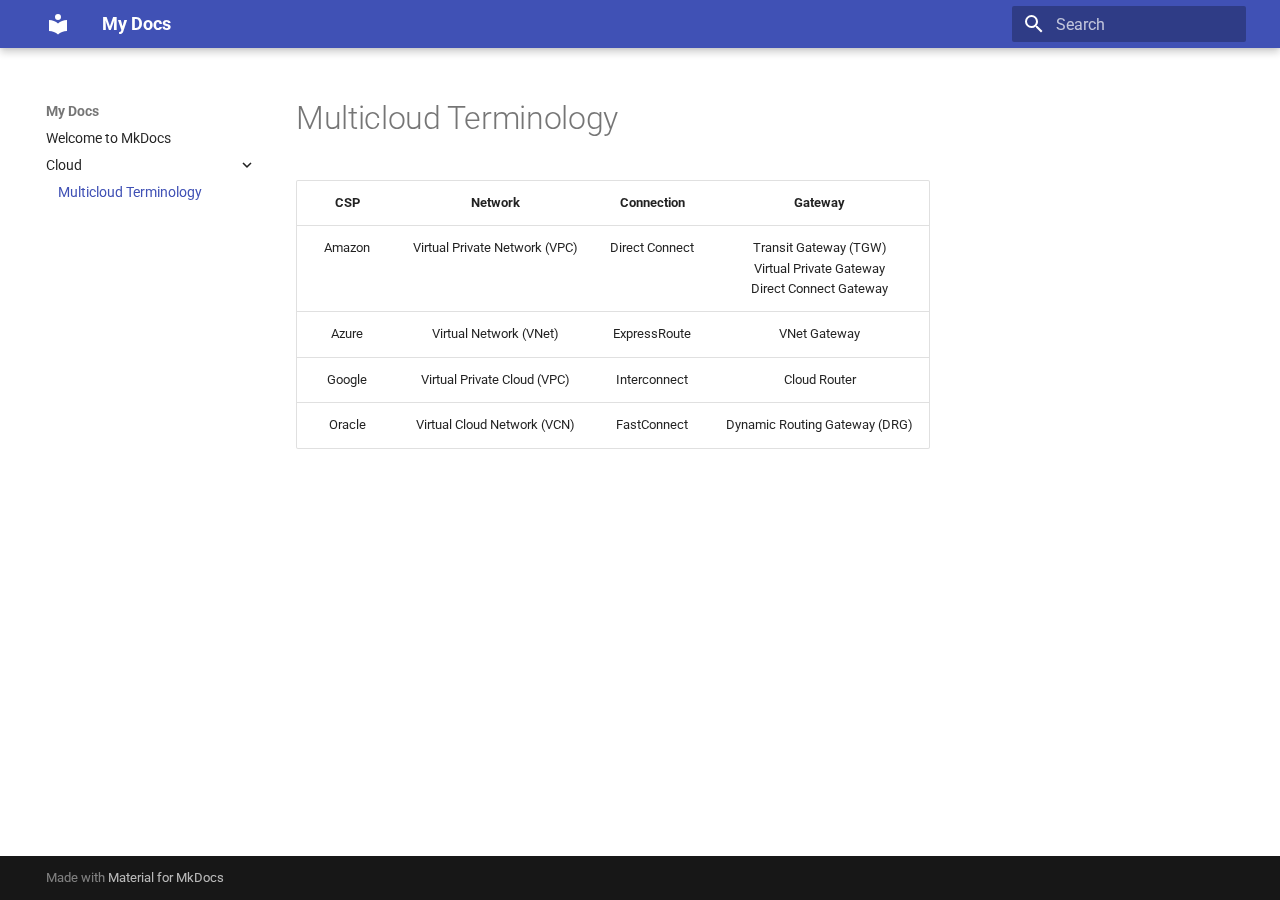
==== Cloud/multicloud/index.html @ b1a1173c "Deployed 8587d53 with MkDocs version: 1.6.1" ====
<!doctype html>
<html lang="en" class="no-js">
  <head>
    
      <meta charset="utf-8">
      <meta name="viewport" content="width=device-width,initial-scale=1">
      
      
      
        <link rel="canonical" href="https://becos76.github.io/notes/Cloud/multicloud/">
      
      
        <link rel="prev" href="../..">
      
      
      
      <link rel="icon" href="../../assets/images/favicon.png">
      <meta name="generator" content="mkdocs-1.6.1, mkdocs-material-9.6.3">
    
    
      
        <title>Multicloud Terminology - My Docs</title>
      
    
    
      <link rel="stylesheet" href="../../assets/stylesheets/main.d7758b05.min.css">
      
      


    
    
      
    
    
      
        
        
        <link rel="preconnect" href="https://fonts.gstatic.com" crossorigin>
        <link rel="stylesheet" href="https://fonts.googleapis.com/css?family=Roboto:300,300i,400,400i,700,700i%7CRoboto+Mono:400,400i,700,700i&display=fallback">
        <style>:root{--md-text-font:"Roboto";--md-code-font:"Roboto Mono"}</style>
      
    
    
    <script>__md_scope=new URL("../..",location),__md_hash=e=>[...e].reduce(((e,_)=>(e<<5)-e+_.charCodeAt(0)),0),__md_get=(e,_=localStorage,t=__md_scope)=>JSON.parse(_.getItem(t.pathname+"."+e)),__md_set=(e,_,t=localStorage,a=__md_scope)=>{try{t.setItem(a.pathname+"."+e,JSON.stringify(_))}catch(e){}}</script>
    
      

    
    
    
  </head>
  
  
    <body dir="ltr">
  
    
    <input class="md-toggle" data-md-toggle="drawer" type="checkbox" id="__drawer" autocomplete="off">
    <input class="md-toggle" data-md-toggle="search" type="checkbox" id="__search" autocomplete="off">
    <label class="md-overlay" for="__drawer"></label>
    <div data-md-component="skip">
      
        
        <a href="#multicloud-terminology" class="md-skip">
          Skip to content
        </a>
      
    </div>
    <div data-md-component="announce">
      
    </div>
    
    
      

  

<header class="md-header md-header--shadow" data-md-component="header">
  <nav class="md-header__inner md-grid" aria-label="Header">
    <a href="../.." title="My Docs" class="md-header__button md-logo" aria-label="My Docs" data-md-component="logo">
      
  
  <svg xmlns="http://www.w3.org/2000/svg" viewBox="0 0 24 24"><path d="M12 8a3 3 0 0 0 3-3 3 3 0 0 0-3-3 3 3 0 0 0-3 3 3 3 0 0 0 3 3m0 3.54C9.64 9.35 6.5 8 3 8v11c3.5 0 6.64 1.35 9 3.54 2.36-2.19 5.5-3.54 9-3.54V8c-3.5 0-6.64 1.35-9 3.54"/></svg>

    </a>
    <label class="md-header__button md-icon" for="__drawer">
      
      <svg xmlns="http://www.w3.org/2000/svg" viewBox="0 0 24 24"><path d="M3 6h18v2H3zm0 5h18v2H3zm0 5h18v2H3z"/></svg>
    </label>
    <div class="md-header__title" data-md-component="header-title">
      <div class="md-header__ellipsis">
        <div class="md-header__topic">
          <span class="md-ellipsis">
            My Docs
          </span>
        </div>
        <div class="md-header__topic" data-md-component="header-topic">
          <span class="md-ellipsis">
            
              Multicloud Terminology
            
          </span>
        </div>
      </div>
    </div>
    
    
      <script>var palette=__md_get("__palette");if(palette&&palette.color){if("(prefers-color-scheme)"===palette.color.media){var media=matchMedia("(prefers-color-scheme: light)"),input=document.querySelector(media.matches?"[data-md-color-media='(prefers-color-scheme: light)']":"[data-md-color-media='(prefers-color-scheme: dark)']");palette.color.media=input.getAttribute("data-md-color-media"),palette.color.scheme=input.getAttribute("data-md-color-scheme"),palette.color.primary=input.getAttribute("data-md-color-primary"),palette.color.accent=input.getAttribute("data-md-color-accent")}for(var[key,value]of Object.entries(palette.color))document.body.setAttribute("data-md-color-"+key,value)}</script>
    
    
    
      <label class="md-header__button md-icon" for="__search">
        
        <svg xmlns="http://www.w3.org/2000/svg" viewBox="0 0 24 24"><path d="M9.5 3A6.5 6.5 0 0 1 16 9.5c0 1.61-.59 3.09-1.56 4.23l.27.27h.79l5 5-1.5 1.5-5-5v-.79l-.27-.27A6.52 6.52 0 0 1 9.5 16 6.5 6.5 0 0 1 3 9.5 6.5 6.5 0 0 1 9.5 3m0 2C7 5 5 7 5 9.5S7 14 9.5 14 14 12 14 9.5 12 5 9.5 5"/></svg>
      </label>
      <div class="md-search" data-md-component="search" role="dialog">
  <label class="md-search__overlay" for="__search"></label>
  <div class="md-search__inner" role="search">
    <form class="md-search__form" name="search">
      <input type="text" class="md-search__input" name="query" aria-label="Search" placeholder="Search" autocapitalize="off" autocorrect="off" autocomplete="off" spellcheck="false" data-md-component="search-query" required>
      <label class="md-search__icon md-icon" for="__search">
        
        <svg xmlns="http://www.w3.org/2000/svg" viewBox="0 0 24 24"><path d="M9.5 3A6.5 6.5 0 0 1 16 9.5c0 1.61-.59 3.09-1.56 4.23l.27.27h.79l5 5-1.5 1.5-5-5v-.79l-.27-.27A6.52 6.52 0 0 1 9.5 16 6.5 6.5 0 0 1 3 9.5 6.5 6.5 0 0 1 9.5 3m0 2C7 5 5 7 5 9.5S7 14 9.5 14 14 12 14 9.5 12 5 9.5 5"/></svg>
        
        <svg xmlns="http://www.w3.org/2000/svg" viewBox="0 0 24 24"><path d="M20 11v2H8l5.5 5.5-1.42 1.42L4.16 12l7.92-7.92L13.5 5.5 8 11z"/></svg>
      </label>
      <nav class="md-search__options" aria-label="Search">
        
        <button type="reset" class="md-search__icon md-icon" title="Clear" aria-label="Clear" tabindex="-1">
          
          <svg xmlns="http://www.w3.org/2000/svg" viewBox="0 0 24 24"><path d="M19 6.41 17.59 5 12 10.59 6.41 5 5 6.41 10.59 12 5 17.59 6.41 19 12 13.41 17.59 19 19 17.59 13.41 12z"/></svg>
        </button>
      </nav>
      
    </form>
    <div class="md-search__output">
      <div class="md-search__scrollwrap" tabindex="0" data-md-scrollfix>
        <div class="md-search-result" data-md-component="search-result">
          <div class="md-search-result__meta">
            Initializing search
          </div>
          <ol class="md-search-result__list" role="presentation"></ol>
        </div>
      </div>
    </div>
  </div>
</div>
    
    
  </nav>
  
</header>
    
    <div class="md-container" data-md-component="container">
      
      
        
          
        
      
      <main class="md-main" data-md-component="main">
        <div class="md-main__inner md-grid">
          
            
              
              <div class="md-sidebar md-sidebar--primary" data-md-component="sidebar" data-md-type="navigation" >
                <div class="md-sidebar__scrollwrap">
                  <div class="md-sidebar__inner">
                    



<nav class="md-nav md-nav--primary" aria-label="Navigation" data-md-level="0">
  <label class="md-nav__title" for="__drawer">
    <a href="../.." title="My Docs" class="md-nav__button md-logo" aria-label="My Docs" data-md-component="logo">
      
  
  <svg xmlns="http://www.w3.org/2000/svg" viewBox="0 0 24 24"><path d="M12 8a3 3 0 0 0 3-3 3 3 0 0 0-3-3 3 3 0 0 0-3 3 3 3 0 0 0 3 3m0 3.54C9.64 9.35 6.5 8 3 8v11c3.5 0 6.64 1.35 9 3.54 2.36-2.19 5.5-3.54 9-3.54V8c-3.5 0-6.64 1.35-9 3.54"/></svg>

    </a>
    My Docs
  </label>
  
  <ul class="md-nav__list" data-md-scrollfix>
    
      
      
  
  
  
  
    <li class="md-nav__item">
      <a href="../.." class="md-nav__link">
        
  
  <span class="md-ellipsis">
    Welcome to MkDocs
    
  </span>
  

      </a>
    </li>
  

    
      
      
  
  
    
  
  
  
    
    
    
    
    <li class="md-nav__item md-nav__item--active md-nav__item--nested">
      
        
        
        <input class="md-nav__toggle md-toggle " type="checkbox" id="__nav_2" checked>
        
          
          <label class="md-nav__link" for="__nav_2" id="__nav_2_label" tabindex="0">
            
  
  <span class="md-ellipsis">
    Cloud
    
  </span>
  

            <span class="md-nav__icon md-icon"></span>
          </label>
        
        <nav class="md-nav" data-md-level="1" aria-labelledby="__nav_2_label" aria-expanded="true">
          <label class="md-nav__title" for="__nav_2">
            <span class="md-nav__icon md-icon"></span>
            Cloud
          </label>
          <ul class="md-nav__list" data-md-scrollfix>
            
              
                
  
  
    
  
  
  
    <li class="md-nav__item md-nav__item--active">
      
      <input class="md-nav__toggle md-toggle" type="checkbox" id="__toc">
      
      
        
      
      
      <a href="./" class="md-nav__link md-nav__link--active">
        
  
  <span class="md-ellipsis">
    Multicloud Terminology
    
  </span>
  

      </a>
      
    </li>
  

              
            
          </ul>
        </nav>
      
    </li>
  

    
  </ul>
</nav>
                  </div>
                </div>
              </div>
            
            
              
              <div class="md-sidebar md-sidebar--secondary" data-md-component="sidebar" data-md-type="toc" >
                <div class="md-sidebar__scrollwrap">
                  <div class="md-sidebar__inner">
                    

<nav class="md-nav md-nav--secondary" aria-label="Table of contents">
  
  
  
    
  
  
</nav>
                  </div>
                </div>
              </div>
            
          
          
            <div class="md-content" data-md-component="content">
              <article class="md-content__inner md-typeset">
                
                  



<h1 id="multicloud-terminology">Multicloud Terminology</h1>
<table>
<thead>
<tr>
<th style="text-align: center;">CSP</th>
<th style="text-align: center;">Network</th>
<th style="text-align: center;">Connection</th>
<th style="text-align: center;">Gateway</th>
</tr>
</thead>
<tbody>
<tr>
<td style="text-align: center;">Amazon</td>
<td style="text-align: center;">Virtual Private Network (VPC)</td>
<td style="text-align: center;">Direct Connect</td>
<td style="text-align: center;">Transit Gateway (TGW)<br>Virtual Private Gateway<br>Direct Connect Gateway</td>
</tr>
<tr>
<td style="text-align: center;">Azure</td>
<td style="text-align: center;">Virtual Network (VNet)</td>
<td style="text-align: center;">ExpressRoute</td>
<td style="text-align: center;">VNet Gateway</td>
</tr>
<tr>
<td style="text-align: center;">Google</td>
<td style="text-align: center;">Virtual Private Cloud (VPC)</td>
<td style="text-align: center;">Interconnect</td>
<td style="text-align: center;">Cloud Router</td>
</tr>
<tr>
<td style="text-align: center;">Oracle</td>
<td style="text-align: center;">Virtual Cloud Network (VCN)</td>
<td style="text-align: center;">FastConnect</td>
<td style="text-align: center;">Dynamic Routing Gateway (DRG)</td>
</tr>
</tbody>
</table>












                
              </article>
            </div>
          
          
<script>var target=document.getElementById(location.hash.slice(1));target&&target.name&&(target.checked=target.name.startsWith("__tabbed_"))</script>
        </div>
        
      </main>
      
        <footer class="md-footer">
  
  <div class="md-footer-meta md-typeset">
    <div class="md-footer-meta__inner md-grid">
      <div class="md-copyright">
  
  
    Made with
    <a href="https://squidfunk.github.io/mkdocs-material/" target="_blank" rel="noopener">
      Material for MkDocs
    </a>
  
</div>
      
    </div>
  </div>
</footer>
      
    </div>
    <div class="md-dialog" data-md-component="dialog">
      <div class="md-dialog__inner md-typeset"></div>
    </div>
    
    
    <script id="__config" type="application/json">{"base": "../..", "features": [], "search": "../../assets/javascripts/workers/search.f8cc74c7.min.js", "translations": {"clipboard.copied": "Copied to clipboard", "clipboard.copy": "Copy to clipboard", "search.result.more.one": "1 more on this page", "search.result.more.other": "# more on this page", "search.result.none": "No matching documents", "search.result.one": "1 matching document", "search.result.other": "# matching documents", "search.result.placeholder": "Type to start searching", "search.result.term.missing": "Missing", "select.version": "Select version"}}</script>
    
    
      <script src="../../assets/javascripts/bundle.f1b6f286.min.js"></script>
      
    
  </body>
</html>
---- assets/stylesheets/main.d7758b05.min.css ----
@charset "UTF-8";html{-webkit-text-size-adjust:none;-moz-text-size-adjust:none;text-size-adjust:none;box-sizing:border-box}*,:after,:before{box-sizing:inherit}@media (prefers-reduced-motion){*,:after,:before{transition:none!important}}body{margin:0}a,button,input,label{-webkit-tap-highlight-color:transparent}a{color:inherit;text-decoration:none}hr{border:0;box-sizing:initial;display:block;height:.05rem;overflow:visible;padding:0}small{font-size:80%}sub,sup{line-height:1em}img{border-style:none}table{border-collapse:initial;border-spacing:0}td,th{font-weight:400;vertical-align:top}button{background:#0000;border:0;font-family:inherit;font-size:inherit;margin:0;padding:0}input{border:0;outline:none}:root{--md-primary-fg-color:#4051b5;--md-primary-fg-color--light:#5d6cc0;--md-primary-fg-color--dark:#303fa1;--md-primary-bg-color:#fff;--md-primary-bg-color--light:#ffffffb3;--md-accent-fg-color:#526cfe;--md-accent-fg-color--transparent:#526cfe1a;--md-accent-bg-color:#fff;--md-accent-bg-color--light:#ffffffb3}[data-md-color-scheme=default]{color-scheme:light}[data-md-color-scheme=default] img[src$="#gh-dark-mode-only"],[data-md-color-scheme=default] img[src$="#only-dark"]{display:none}:root,[data-md-color-scheme=default]{--md-hue:225deg;--md-default-fg-color:#000000de;--md-default-fg-color--light:#0000008a;--md-default-fg-color--lighter:#00000052;--md-default-fg-color--lightest:#00000012;--md-default-bg-color:#fff;--md-default-bg-color--light:#ffffffb3;--md-default-bg-color--lighter:#ffffff4d;--md-default-bg-color--lightest:#ffffff1f;--md-code-fg-color:#36464e;--md-code-bg-color:#f5f5f5;--md-code-hl-color:#4287ff;--md-code-hl-color--light:#4287ff1a;--md-code-hl-number-color:#d52a2a;--md-code-hl-special-color:#db1457;--md-code-hl-function-color:#a846b9;--md-code-hl-constant-color:#6e59d9;--md-code-hl-keyword-color:#3f6ec6;--md-code-hl-string-color:#1c7d4d;--md-code-hl-name-color:var(--md-code-fg-color);--md-code-hl-operator-color:var(--md-default-fg-color--light);--md-code-hl-punctuation-color:var(--md-default-fg-color--light);--md-code-hl-comment-color:var(--md-default-fg-color--light);--md-code-hl-generic-color:var(--md-default-fg-color--light);--md-code-hl-variable-color:var(--md-default-fg-color--light);--md-typeset-color:var(--md-default-fg-color);--md-typeset-a-color:var(--md-primary-fg-color);--md-typeset-del-color:#f5503d26;--md-typeset-ins-color:#0bd57026;--md-typeset-kbd-color:#fafafa;--md-typeset-kbd-accent-color:#fff;--md-typeset-kbd-border-color:#b8b8b8;--md-typeset-mark-color:#ffff0080;--md-typeset-table-color:#0000001f;--md-typeset-table-color--light:rgba(0,0,0,.035);--md-admonition-fg-color:var(--md-default-fg-color);--md-admonition-bg-color:var(--md-default-bg-color);--md-warning-fg-color:#000000de;--md-warning-bg-color:#ff9;--md-footer-fg-color:#fff;--md-footer-fg-color--light:#ffffffb3;--md-footer-fg-color--lighter:#ffffff73;--md-footer-bg-color:#000000de;--md-footer-bg-color--dark:#00000052;--md-shadow-z1:0 0.2rem 0.5rem #0000000d,0 0 0.05rem #0000001a;--md-shadow-z2:0 0.2rem 0.5rem #0000001a,0 0 0.05rem #00000040;--md-shadow-z3:0 0.2rem 0.5rem #0003,0 0 0.05rem #00000059}.md-icon svg{fill:currentcolor;display:block;height:1.2rem;width:1.2rem}body{-webkit-font-smoothing:antialiased;-moz-osx-font-smoothing:grayscale;--md-text-font-family:var(--md-text-font,_),-apple-system,BlinkMacSystemFont,Helvetica,Arial,sans-serif;--md-code-font-family:var(--md-code-font,_),SFMono-Regular,Consolas,Menlo,monospace}aside,body,input{font-feature-settings:"kern","liga";color:var(--md-typeset-color);font-family:var(--md-text-font-family)}code,kbd,pre{font-feature-settings:"kern";font-family:var(--md-code-font-family)}:root{--md-typeset-table-sort-icon:url('data:image/svg+xml;charset=utf-8,<svg xmlns="http://www.w3.org/2000/svg" viewBox="0 0 24 24"><path d="m18 21-4-4h3V7h-3l4-4 4 4h-3v10h3M2 19v-2h10v2M2 13v-2h7v2M2 7V5h4v2z"/></svg>');--md-typeset-table-sort-icon--asc:url('data:image/svg+xml;charset=utf-8,<svg xmlns="http://www.w3.org/2000/svg" viewBox="0 0 24 24"><path d="M19 17h3l-4 4-4-4h3V3h2M2 17h10v2H2M6 5v2H2V5m0 6h7v2H2z"/></svg>');--md-typeset-table-sort-icon--desc:url('data:image/svg+xml;charset=utf-8,<svg xmlns="http://www.w3.org/2000/svg" viewBox="0 0 24 24"><path d="M19 7h3l-4-4-4 4h3v14h2M2 17h10v2H2M6 5v2H2V5m0 6h7v2H2z"/></svg>')}.md-typeset{-webkit-print-color-adjust:exact;color-adjust:exact;font-size:.8rem;line-height:1.6;overflow-wrap:break-word}@media print{.md-typeset{font-size:.68rem}}.md-typeset blockquote,.md-typeset dl,.md-typeset figure,.md-typeset ol,.md-typeset pre,.md-typeset ul{margin-bottom:1em;margin-top:1em}.md-typeset h1{color:var(--md-default-fg-color--light);font-size:2em;line-height:1.3;margin:0 0 1.25em}.md-typeset h1,.md-typeset h2{font-weight:300;letter-spacing:-.01em}.md-typeset h2{font-size:1.5625em;line-height:1.4;margin:1.6em 0 .64em}.md-typeset h3{font-size:1.25em;font-weight:400;letter-spacing:-.01em;line-height:1.5;margin:1.6em 0 .8em}.md-typeset h2+h3{margin-top:.8em}.md-typeset h4{font-weight:700;letter-spacing:-.01em;margin:1em 0}.md-typeset h5,.md-typeset h6{color:var(--md-default-fg-color--light);font-size:.8em;font-weight:700;letter-spacing:-.01em;margin:1.25em 0}.md-typeset h5{text-transform:uppercase}.md-typeset h5 code{text-transform:none}.md-typeset hr{border-bottom:.05rem solid var(--md-default-fg-color--lightest);display:flow-root;margin:1.5em 0}.md-typeset a{color:var(--md-typeset-a-color);word-break:break-word}.md-typeset a,.md-typeset a:before{transition:color 125ms}.md-typeset a:focus,.md-typeset a:hover{color:var(--md-accent-fg-color)}.md-typeset a:focus code,.md-typeset a:hover code{background-color:var(--md-accent-fg-color--transparent)}.md-typeset a code{color:currentcolor;transition:background-color 125ms}.md-typeset a.focus-visible{outline-color:var(--md-accent-fg-color);outline-offset:.2rem}.md-typeset code,.md-typeset kbd,.md-typeset pre{color:var(--md-code-fg-color);direction:ltr;font-variant-ligatures:none}@media print{.md-typeset code,.md-typeset kbd,.md-typeset pre{white-space:pre-wrap}}.md-typeset code{background-color:var(--md-code-bg-color);border-radius:.1rem;-webkit-box-decoration-break:clone;box-decoration-break:clone;font-size:.85em;padding:0 .2941176471em;word-break:break-word}.md-typeset code:not(.focus-visible){-webkit-tap-highlight-color:transparent;outline:none}.md-typeset pre{display:flow-root;line-height:1.4;position:relative}.md-typeset pre>code{-webkit-box-decoration-break:slice;box-decoration-break:slice;box-shadow:none;display:block;margin:0;outline-color:var(--md-accent-fg-color);overflow:auto;padding:.7720588235em 1.1764705882em;scrollbar-color:var(--md-default-fg-color--lighter) #0000;scrollbar-width:thin;touch-action:auto;word-break:normal}.md-typeset pre>code:hover{scrollbar-color:var(--md-accent-fg-color) #0000}.md-typeset pre>code::-webkit-scrollbar{height:.2rem;width:.2rem}.md-typeset pre>code::-webkit-scrollbar-thumb{background-color:var(--md-default-fg-color--lighter)}.md-typeset pre>code::-webkit-scrollbar-thumb:hover{background-color:var(--md-accent-fg-color)}.md-typeset kbd{background-color:var(--md-typeset-kbd-color);border-radius:.1rem;box-shadow:0 .1rem 0 .05rem var(--md-typeset-kbd-border-color),0 .1rem 0 var(--md-typeset-kbd-border-color),0 -.1rem .2rem var(--md-typeset-kbd-accent-color) inset;color:var(--md-default-fg-color);display:inline-block;font-size:.75em;padding:0 .6666666667em;vertical-align:text-top;word-break:break-word}.md-typeset mark{background-color:var(--md-typeset-mark-color);-webkit-box-decoration-break:clone;box-decoration-break:clone;color:inherit;word-break:break-word}.md-typeset abbr{border-bottom:.05rem dotted var(--md-default-fg-color--light);cursor:help;text-decoration:none}.md-typeset small{opacity:.75}[dir=ltr] .md-typeset sub,[dir=ltr] .md-typeset sup{margin-left:.078125em}[dir=rtl] .md-typeset sub,[dir=rtl] .md-typeset sup{margin-right:.078125em}[dir=ltr] .md-typeset blockquote{padding-left:.6rem}[dir=rtl] .md-typeset blockquote{padding-right:.6rem}[dir=ltr] .md-typeset blockquote{border-left:.2rem solid var(--md-default-fg-color--lighter)}[dir=rtl] .md-typeset blockquote{border-right:.2rem solid var(--md-default-fg-color--lighter)}.md-typeset blockquote{color:var(--md-default-fg-color--light);margin-left:0;margin-right:0}.md-typeset ul{list-style-type:disc}.md-typeset ul[type]{list-style-type:revert-layer}[dir=ltr] .md-typeset ol,[dir=ltr] .md-typeset ul{margin-left:.625em}[dir=rtl] .md-typeset ol,[dir=rtl] .md-typeset ul{margin-right:.625em}.md-typeset ol,.md-typeset ul{padding:0}.md-typeset ol:not([hidden]),.md-typeset ul:not([hidden]){display:flow-root}.md-typeset ol ol,.md-typeset ul ol{list-style-type:lower-alpha}.md-typeset ol ol ol,.md-typeset ul ol ol{list-style-type:lower-roman}.md-typeset ol ol ol ol,.md-typeset ul ol ol ol{list-style-type:upper-alpha}.md-typeset ol ol ol ol ol,.md-typeset ul ol ol ol ol{list-style-type:upper-roman}.md-typeset ol[type],.md-typeset ul[type]{list-style-type:revert-layer}[dir=ltr] .md-typeset ol li,[dir=ltr] .md-typeset ul li{margin-left:1.25em}[dir=rtl] .md-typeset ol li,[dir=rtl] .md-typeset ul li{margin-right:1.25em}.md-typeset ol li,.md-typeset ul li{margin-bottom:.5em}.md-typeset ol li blockquote,.md-typeset ol li p,.md-typeset ul li blockquote,.md-typeset ul li p{margin:.5em 0}.md-typeset ol li:last-child,.md-typeset ul li:last-child{margin-bottom:0}[dir=ltr] .md-typeset ol li ol,[dir=ltr] .md-typeset ol li ul,[dir=ltr] .md-typeset ul li ol,[dir=ltr] .md-typeset ul li ul{margin-left:.625em}[dir=rtl] .md-typeset ol li ol,[dir=rtl] .md-typeset ol li ul,[dir=rtl] .md-typeset ul li ol,[dir=rtl] .md-typeset ul li ul{margin-right:.625em}.md-typeset ol li ol,.md-typeset ol li ul,.md-typeset ul li ol,.md-typeset ul li ul{margin-bottom:.5em;margin-top:.5em}[dir=ltr] .md-typeset dd{margin-left:1.875em}[dir=rtl] .md-typeset dd{margin-right:1.875em}.md-typeset dd{margin-bottom:1.5em;margin-top:1em}.md-typeset img,.md-typeset svg,.md-typeset video{height:auto;max-width:100%}.md-typeset img[align=left]{margin:1em 1em 1em 0}.md-typeset img[align=right]{margin:1em 0 1em 1em}.md-typeset img[align]:only-child{margin-top:0}.md-typeset figure{display:flow-root;margin:1em auto;max-width:100%;text-align:center;width:-moz-fit-content;width:fit-content}.md-typeset figure img{display:block;margin:0 auto}.md-typeset figcaption{font-style:italic;margin:1em auto;max-width:24rem}.md-typeset iframe{max-width:100%}.md-typeset table:not([class]){background-color:var(--md-default-bg-color);border:.05rem solid var(--md-typeset-table-color);border-radius:.1rem;display:inline-block;font-size:.64rem;max-width:100%;overflow:auto;touch-action:auto}@media print{.md-typeset table:not([class]){display:table}}.md-typeset table:not([class])+*{margin-top:1.5em}.md-typeset table:not([class]) td>:first-child,.md-typeset table:not([class]) th>:first-child{margin-top:0}.md-typeset table:not([class]) td>:last-child,.md-typeset table:not([class]) th>:last-child{margin-bottom:0}.md-typeset table:not([class]) td:not([align]),.md-typeset table:not([class]) th:not([align]){text-align:left}[dir=rtl] .md-typeset table:not([class]) td:not([align]),[dir=rtl] .md-typeset table:not([class]) th:not([align]){text-align:right}.md-typeset table:not([class]) th{font-weight:700;min-width:5rem;padding:.9375em 1.25em;vertical-align:top}.md-typeset table:not([class]) td{border-top:.05rem solid var(--md-typeset-table-color);padding:.9375em 1.25em;vertical-align:top}.md-typeset table:not([class]) tbody tr{transition:background-color 125ms}.md-typeset table:not([class]) tbody tr:hover{background-color:var(--md-typeset-table-color--light);box-shadow:0 .05rem 0 var(--md-default-bg-color) inset}.md-typeset table:not([class]) a{word-break:normal}.md-typeset table th[role=columnheader]{cursor:pointer}[dir=ltr] .md-typeset table th[role=columnheader]:after{margin-left:.5em}[dir=rtl] .md-typeset table th[role=columnheader]:after{margin-right:.5em}.md-typeset table th[role=columnheader]:after{content:"";display:inline-block;height:1.2em;-webkit-mask-image:var(--md-typeset-table-sort-icon);mask-image:var(--md-typeset-table-sort-icon);-webkit-mask-repeat:no-repeat;mask-repeat:no-repeat;-webkit-mask-size:contain;mask-size:contain;transition:background-color 125ms;vertical-align:text-bottom;width:1.2em}.md-typeset table th[role=columnheader]:hover:after{background-color:var(--md-default-fg-color--lighter)}.md-typeset table th[role=columnheader][aria-sort=ascending]:after{background-color:var(--md-default-fg-color--light);-webkit-mask-image:var(--md-typeset-table-sort-icon--asc);mask-image:var(--md-typeset-table-sort-icon--asc)}.md-typeset table th[role=columnheader][aria-sort=descending]:after{background-color:var(--md-default-fg-color--light);-webkit-mask-image:var(--md-typeset-table-sort-icon--desc);mask-image:var(--md-typeset-table-sort-icon--desc)}.md-typeset__scrollwrap{margin:1em -.8rem;overflow-x:auto;touch-action:auto}.md-typeset__table{display:inline-block;margin-bottom:.5em;padding:0 .8rem}@media print{.md-typeset__table{display:block}}html .md-typeset__table table{display:table;margin:0;overflow:hidden;width:100%}@media screen and (max-width:44.984375em){.md-content__inner>pre{margin:1em -.8rem}.md-content__inner>pre code{border-radius:0}}.md-typeset .md-author{border-radius:100%;display:block;flex-shrink:0;height:1.6rem;overflow:hidden;position:relative;transition:color 125ms,transform 125ms;width:1.6rem}.md-typeset .md-author img{display:block}.md-typeset .md-author--more{background:var(--md-default-fg-color--lightest);color:var(--md-default-fg-color--lighter);font-size:.6rem;font-weight:700;line-height:1.6rem;text-align:center}.md-typeset .md-author--long{height:2.4rem;width:2.4rem}.md-typeset a.md-author{transform:scale(1)}.md-typeset a.md-author img{border-radius:100%;filter:grayscale(100%) opacity(75%);transition:filter 125ms}.md-typeset a.md-author:focus,.md-typeset a.md-author:hover{transform:scale(1.1);z-index:1}.md-typeset a.md-author:focus img,.md-typeset a.md-author:hover img{filter:grayscale(0)}.md-banner{background-color:var(--md-footer-bg-color);color:var(--md-footer-fg-color);overflow:auto}@media print{.md-banner{display:none}}.md-banner--warning{background-color:var(--md-warning-bg-color);color:var(--md-warning-fg-color)}.md-banner__inner{font-size:.7rem;margin:.6rem auto;padding:0 .8rem}[dir=ltr] .md-banner__button{float:right}[dir=rtl] .md-banner__button{float:left}.md-banner__button{color:inherit;cursor:pointer;transition:opacity .25s}.no-js .md-banner__button{display:none}.md-banner__button:hover{opacity:.7}html{font-size:125%;height:100%;overflow-x:hidden}@media screen and (min-width:100em){html{font-size:137.5%}}@media screen and (min-width:125em){html{font-size:150%}}body{background-color:var(--md-default-bg-color);display:flex;flex-direction:column;font-size:.5rem;min-height:100%;position:relative;width:100%}@media print{body{display:block}}@media screen and (max-width:59.984375em){body[data-md-scrolllock]{position:fixed}}.md-grid{margin-left:auto;margin-right:auto;max-width:61rem}.md-container{display:flex;flex-direction:column;flex-grow:1}@media print{.md-container{display:block}}.md-main{flex-grow:1}.md-main__inner{display:flex;height:100%;margin-top:1.5rem}.md-ellipsis{overflow:hidden;text-overflow:ellipsis}.md-toggle{display:none}.md-option{height:0;opacity:0;position:absolute;width:0}.md-option:checked+label:not([hidden]){display:block}.md-option.focus-visible+label{outline-color:var(--md-accent-fg-color);outline-style:auto}.md-skip{background-color:var(--md-default-fg-color);border-radius:.1rem;color:var(--md-default-bg-color);font-size:.64rem;margin:.5rem;opacity:0;outline-color:var(--md-accent-fg-color);padding:.3rem .5rem;position:fixed;transform:translateY(.4rem);z-index:-1}.md-skip:focus{opacity:1;transform:translateY(0);transition:transform .25s cubic-bezier(.4,0,.2,1),opacity 175ms 75ms;z-index:10}@page{margin:25mm}:root{--md-clipboard-icon:url('data:image/svg+xml;charset=utf-8,<svg xmlns="http://www.w3.org/2000/svg" viewBox="0 0 24 24"><path d="M19 21H8V7h11m0-2H8a2 2 0 0 0-2 2v14a2 2 0 0 0 2 2h11a2 2 0 0 0 2-2V7a2 2 0 0 0-2-2m-3-4H4a2 2 0 0 0-2 2v14h2V3h12z"/></svg>')}.md-clipboard{border-radius:.1rem;color:var(--md-default-fg-color--lightest);cursor:pointer;height:1.5em;outline-color:var(--md-accent-fg-color);outline-offset:.1rem;position:absolute;right:.5em;top:.5em;transition:color .25s;width:1.5em;z-index:1}@media print{.md-clipboard{display:none}}.md-clipboard:not(.focus-visible){-webkit-tap-highlight-color:transparent;outline:none}:hover>.md-clipboard{color:var(--md-default-fg-color--light)}.md-clipboard:focus,.md-clipboard:hover{color:var(--md-accent-fg-color)}.md-clipboard:after{background-color:currentcolor;content:"";display:block;height:1.125em;margin:0 auto;-webkit-mask-image:var(--md-clipboard-icon);mask-image:var(--md-clipboard-icon);-webkit-mask-position:center;mask-position:center;-webkit-mask-repeat:no-repeat;mask-repeat:no-repeat;-webkit-mask-size:contain;mask-size:contain;width:1.125em}.md-clipboard--inline{cursor:pointer}.md-clipboard--inline code{transition:color .25s,background-color .25s}.md-clipboard--inline:focus code,.md-clipboard--inline:hover code{background-color:var(--md-accent-fg-color--transparent);color:var(--md-accent-fg-color)}.md-typeset .md-code__content{display:grid}@keyframes consent{0%{opacity:0;transform:translateY(100%)}to{opacity:1;transform:translateY(0)}}@keyframes overlay{0%{opacity:0}to{opacity:1}}.md-consent__overlay{animation:overlay .25s both;-webkit-backdrop-filter:blur(.1rem);backdrop-filter:blur(.1rem);background-color:#0000008a;height:100%;opacity:1;position:fixed;top:0;width:100%;z-index:5}.md-consent__inner{animation:consent .5s cubic-bezier(.1,.7,.1,1) both;background-color:var(--md-default-bg-color);border:0;border-radius:.1rem;bottom:0;box-shadow:0 0 .2rem #0000001a,0 .2rem .4rem #0003;max-height:100%;overflow:auto;padding:0;position:fixed;width:100%;z-index:5}.md-consent__form{padding:.8rem}.md-consent__settings{display:none;margin:1em 0}input:checked+.md-consent__settings{display:block}.md-consent__controls{margin-bottom:.8rem}.md-typeset .md-consent__controls .md-button{display:inline}@media screen and (max-width:44.984375em){.md-typeset .md-consent__controls .md-button{display:block;margin-top:.4rem;text-align:center;width:100%}}.md-consent label{cursor:pointer}.md-content{flex-grow:1;min-width:0}.md-content__inner{margin:0 .8rem 1.2rem;padding-top:.6rem}@media screen and (min-width:76.25em){[dir=ltr] .md-sidebar--primary:not([hidden])~.md-content>.md-content__inner{margin-left:1.2rem}[dir=ltr] .md-sidebar--secondary:not([hidden])~.md-content>.md-content__inner,[dir=rtl] .md-sidebar--primary:not([hidden])~.md-content>.md-content__inner{margin-right:1.2rem}[dir=rtl] .md-sidebar--secondary:not([hidden])~.md-content>.md-content__inner{margin-left:1.2rem}}.md-content__inner:before{content:"";display:block;height:.4rem}.md-content__inner>:last-child{margin-bottom:0}[dir=ltr] .md-content__button{float:right}[dir=rtl] .md-content__button{float:left}[dir=ltr] .md-content__button{margin-left:.4rem}[dir=rtl] .md-content__button{margin-right:.4rem}.md-content__button{margin:.4rem 0;padding:0}@media print{.md-content__button{display:none}}.md-typeset .md-content__button{color:var(--md-default-fg-color--lighter)}.md-content__button svg{display:inline;vertical-align:top}[dir=rtl] .md-content__button svg{transform:scaleX(-1)}[dir=ltr] .md-dialog{right:.8rem}[dir=rtl] .md-dialog{left:.8rem}.md-dialog{background-color:var(--md-default-fg-color);border-radius:.1rem;bottom:.8rem;box-shadow:var(--md-shadow-z3);min-width:11.1rem;opacity:0;padding:.4rem .6rem;pointer-events:none;position:fixed;transform:translateY(100%);transition:transform 0ms .4s,opacity .4s;z-index:4}@media print{.md-dialog{display:none}}.md-dialog--active{opacity:1;pointer-events:auto;transform:translateY(0);transition:transform .4s cubic-bezier(.075,.85,.175,1),opacity .4s}.md-dialog__inner{color:var(--md-default-bg-color);font-size:.7rem}.md-feedback{margin:2em 0 1em;text-align:center}.md-feedback fieldset{border:none;margin:0;padding:0}.md-feedback__title{font-weight:700;margin:1em auto}.md-feedback__inner{position:relative}.md-feedback__list{display:flex;flex-wrap:wrap;place-content:baseline center;position:relative}.md-feedback__list:hover .md-icon:not(:disabled){color:var(--md-default-fg-color--lighter)}:disabled .md-feedback__list{min-height:1.8rem}.md-feedback__icon{color:var(--md-default-fg-color--light);cursor:pointer;flex-shrink:0;margin:0 .1rem;transition:color 125ms}.md-feedback__icon:not(:disabled).md-icon:hover{color:var(--md-accent-fg-color)}.md-feedback__icon:disabled{color:var(--md-default-fg-color--lightest);pointer-events:none}.md-feedback__note{opacity:0;position:relative;transform:translateY(.4rem);transition:transform .4s cubic-bezier(.1,.7,.1,1),opacity .15s}.md-feedback__note>*{margin:0 auto;max-width:16rem}:disabled .md-feedback__note{opacity:1;transform:translateY(0)}@media print{.md-feedback{display:none}}.md-footer{background-color:var(--md-footer-bg-color);color:var(--md-footer-fg-color)}@media print{.md-footer{display:none}}.md-footer__inner{justify-content:space-between;overflow:auto;padding:.2rem}.md-footer__inner:not([hidden]){display:flex}.md-footer__link{align-items:end;display:flex;flex-grow:0.01;margin-bottom:.4rem;margin-top:1rem;max-width:100%;outline-color:var(--md-accent-fg-color);overflow:hidden;transition:opacity .25s}.md-footer__link:focus,.md-footer__link:hover{opacity:.7}[dir=rtl] .md-footer__link svg{transform:scaleX(-1)}@media screen and (max-width:44.984375em){.md-footer__link--prev{flex-shrink:0}.md-footer__link--prev .md-footer__title{display:none}}[dir=ltr] .md-footer__link--next{margin-left:auto}[dir=rtl] .md-footer__link--next{margin-right:auto}.md-footer__link--next{text-align:right}[dir=rtl] .md-footer__link--next{text-align:left}.md-footer__title{flex-grow:1;font-size:.9rem;margin-bottom:.7rem;max-width:calc(100% - 2.4rem);padding:0 1rem;white-space:nowrap}.md-footer__button{margin:.2rem;padding:.4rem}.md-footer__direction{font-size:.64rem;opacity:.7}.md-footer-meta{background-color:var(--md-footer-bg-color--dark)}.md-footer-meta__inner{display:flex;flex-wrap:wrap;justify-content:space-between;padding:.2rem}html .md-footer-meta.md-typeset a{color:var(--md-footer-fg-color--light)}html .md-footer-meta.md-typeset a:focus,html .md-footer-meta.md-typeset a:hover{color:var(--md-footer-fg-color)}.md-copyright{color:var(--md-footer-fg-color--lighter);font-size:.64rem;margin:auto .6rem;padding:.4rem 0;width:100%}@media screen and (min-width:45em){.md-copyright{width:auto}}.md-copyright__highlight{color:var(--md-footer-fg-color--light)}.md-social{display:inline-flex;gap:.2rem;margin:0 .4rem;padding:.2rem 0 .6rem}@media screen and (min-width:45em){.md-social{padding:.6rem 0}}.md-social__link{display:inline-block;height:1.6rem;text-align:center;width:1.6rem}.md-social__link:before{line-height:1.9}.md-social__link svg{fill:currentcolor;max-height:.8rem;vertical-align:-25%}.md-typeset .md-button{border:.1rem solid;border-radius:.1rem;color:var(--md-primary-fg-color);cursor:pointer;display:inline-block;font-weight:700;padding:.625em 2em;transition:color 125ms,background-color 125ms,border-color 125ms}.md-typeset .md-button--primary{background-color:var(--md-primary-fg-color);border-color:var(--md-primary-fg-color);color:var(--md-primary-bg-color)}.md-typeset .md-button:focus,.md-typeset .md-button:hover{background-color:var(--md-accent-fg-color);border-color:var(--md-accent-fg-color);color:var(--md-accent-bg-color)}[dir=ltr] .md-typeset .md-input{border-top-left-radius:.1rem}[dir=ltr] .md-typeset .md-input,[dir=rtl] .md-typeset .md-input{border-top-right-radius:.1rem}[dir=rtl] .md-typeset .md-input{border-top-left-radius:.1rem}.md-typeset .md-input{border-bottom:.1rem solid var(--md-default-fg-color--lighter);box-shadow:var(--md-shadow-z1);font-size:.8rem;height:1.8rem;padding:0 .6rem;transition:border .25s,box-shadow .25s}.md-typeset .md-input:focus,.md-typeset .md-input:hover{border-bottom-color:var(--md-accent-fg-color);box-shadow:var(--md-shadow-z2)}.md-typeset .md-input--stretch{width:100%}.md-header{background-color:var(--md-primary-fg-color);box-shadow:0 0 .2rem #0000,0 .2rem .4rem #0000;color:var(--md-primary-bg-color);display:block;left:0;position:sticky;right:0;top:0;z-index:4}@media print{.md-header{display:none}}.md-header[hidden]{transform:translateY(-100%);transition:transform .25s cubic-bezier(.8,0,.6,1),box-shadow .25s}.md-header--shadow{box-shadow:0 0 .2rem #0000001a,0 .2rem .4rem #0003;transition:transform .25s cubic-bezier(.1,.7,.1,1),box-shadow .25s}.md-header__inner{align-items:center;display:flex;padding:0 .2rem}.md-header__button{color:currentcolor;cursor:pointer;margin:.2rem;outline-color:var(--md-accent-fg-color);padding:.4rem;position:relative;transition:opacity .25s;vertical-align:middle;z-index:1}.md-header__button:hover{opacity:.7}.md-header__button:not([hidden]){display:inline-block}.md-header__button:not(.focus-visible){-webkit-tap-highlight-color:transparent;outline:none}.md-header__button.md-logo{margin:.2rem;padding:.4rem}@media screen and (max-width:76.234375em){.md-header__button.md-logo{display:none}}.md-header__button.md-logo img,.md-header__button.md-logo svg{fill:currentcolor;display:block;height:1.2rem;width:auto}@media screen and (min-width:60em){.md-header__button[for=__search]{display:none}}.no-js .md-header__button[for=__search]{display:none}[dir=rtl] .md-header__button[for=__search] svg{transform:scaleX(-1)}@media screen and (min-width:76.25em){.md-header__button[for=__drawer]{display:none}}.md-header__topic{display:flex;max-width:100%;position:absolute;transition:transform .4s cubic-bezier(.1,.7,.1,1),opacity .15s;white-space:nowrap}.md-header__topic+.md-header__topic{opacity:0;pointer-events:none;transform:translateX(1.25rem);transition:transform .4s cubic-bezier(1,.7,.1,.1),opacity .15s;z-index:-1}[dir=rtl] .md-header__topic+.md-header__topic{transform:translateX(-1.25rem)}.md-header__topic:first-child{font-weight:700}[dir=ltr] .md-header__title{margin-left:1rem;margin-right:.4rem}[dir=rtl] .md-header__title{margin-left:.4rem;margin-right:1rem}.md-header__title{flex-grow:1;font-size:.9rem;height:2.4rem;line-height:2.4rem}.md-header__title--active .md-header__topic{opacity:0;pointer-events:none;transform:translateX(-1.25rem);transition:transform .4s cubic-bezier(1,.7,.1,.1),opacity .15s;z-index:-1}[dir=rtl] .md-header__title--active .md-header__topic{transform:translateX(1.25rem)}.md-header__title--active .md-header__topic+.md-header__topic{opacity:1;pointer-events:auto;transform:translateX(0);transition:transform .4s cubic-bezier(.1,.7,.1,1),opacity .15s;z-index:0}.md-header__title>.md-header__ellipsis{height:100%;position:relative;width:100%}.md-header__option{display:flex;flex-shrink:0;max-width:100%;transition:max-width 0ms .25s,opacity .25s .25s;white-space:nowrap}[data-md-toggle=search]:checked~.md-header .md-header__option{max-width:0;opacity:0;transition:max-width 0ms,opacity 0ms}.md-header__option>input{bottom:0}.md-header__source{display:none}@media screen and (min-width:60em){[dir=ltr] .md-header__source{margin-left:1rem}[dir=rtl] .md-header__source{margin-right:1rem}.md-header__source{display:block;max-width:11.7rem;width:11.7rem}}@media screen and (min-width:76.25em){[dir=ltr] .md-header__source{margin-left:1.4rem}[dir=rtl] .md-header__source{margin-right:1.4rem}}.md-meta{color:var(--md-default-fg-color--light);font-size:.7rem;line-height:1.3}.md-meta__list{display:inline-flex;flex-wrap:wrap;list-style:none;margin:0;padding:0}.md-meta__item:not(:last-child):after{content:"·";margin-left:.2rem;margin-right:.2rem}.md-meta__link{color:var(--md-typeset-a-color)}.md-meta__link:focus,.md-meta__link:hover{color:var(--md-accent-fg-color)}.md-draft{background-color:#ff1744;border-radius:.125em;color:#fff;display:inline-block;font-weight:700;padding-left:.5714285714em;padding-right:.5714285714em}:root{--md-nav-icon--prev:url('data:image/svg+xml;charset=utf-8,<svg xmlns="http://www.w3.org/2000/svg" viewBox="0 0 24 24"><path d="M20 11v2H8l5.5 5.5-1.42 1.42L4.16 12l7.92-7.92L13.5 5.5 8 11z"/></svg>');--md-nav-icon--next:url('data:image/svg+xml;charset=utf-8,<svg xmlns="http://www.w3.org/2000/svg" viewBox="0 0 24 24"><path d="M8.59 16.58 13.17 12 8.59 7.41 10 6l6 6-6 6z"/></svg>');--md-toc-icon:url('data:image/svg+xml;charset=utf-8,<svg xmlns="http://www.w3.org/2000/svg" viewBox="0 0 24 24"><path d="M3 9h14V7H3zm0 4h14v-2H3zm0 4h14v-2H3zm16 0h2v-2h-2zm0-10v2h2V7zm0 6h2v-2h-2z"/></svg>')}.md-nav{font-size:.7rem;line-height:1.3}.md-nav__title{color:var(--md-default-fg-color--light);display:block;font-weight:700;overflow:hidden;padding:0 .6rem;text-overflow:ellipsis}.md-nav__title .md-nav__button{display:none}.md-nav__title .md-nav__button img{height:100%;width:auto}.md-nav__title .md-nav__button.md-logo img,.md-nav__title .md-nav__button.md-logo svg{fill:currentcolor;display:block;height:2.4rem;max-width:100%;object-fit:contain;width:auto}.md-nav__list{list-style:none;margin:0;padding:0}.md-nav__link{align-items:flex-start;display:flex;gap:.4rem;margin-top:.625em;scroll-snap-align:start;transition:color 125ms}.md-nav__link--passed{color:var(--md-default-fg-color--light)}.md-nav__item .md-nav__link--active,.md-nav__item .md-nav__link--active code{color:var(--md-typeset-a-color)}.md-nav__link .md-ellipsis{position:relative}[dir=ltr] .md-nav__link .md-icon:last-child{margin-left:auto}[dir=rtl] .md-nav__link .md-icon:last-child{margin-right:auto}.md-nav__link svg{fill:currentcolor;flex-shrink:0;height:1.3em;position:relative}.md-nav__link[for]:focus,.md-nav__link[for]:hover,.md-nav__link[href]:focus,.md-nav__link[href]:hover{color:var(--md-accent-fg-color);cursor:pointer}.md-nav__link.focus-visible{outline-color:var(--md-accent-fg-color);outline-offset:.2rem}.md-nav--primary .md-nav__link[for=__toc]{display:none}.md-nav--primary .md-nav__link[for=__toc] .md-icon:after{background-color:currentcolor;display:block;height:100%;-webkit-mask-image:var(--md-toc-icon);mask-image:var(--md-toc-icon);width:100%}.md-nav--primary .md-nav__link[for=__toc]~.md-nav{display:none}.md-nav__container>.md-nav__link{margin-top:0}.md-nav__container>.md-nav__link:first-child{flex-grow:1;min-width:0}.md-nav__icon{flex-shrink:0}.md-nav__source{display:none}@media screen and (max-width:76.234375em){.md-nav--primary,.md-nav--primary .md-nav{background-color:var(--md-default-bg-color);display:flex;flex-direction:column;height:100%;left:0;position:absolute;right:0;top:0;z-index:1}.md-nav--primary .md-nav__item,.md-nav--primary .md-nav__title{font-size:.8rem;line-height:1.5}.md-nav--primary .md-nav__title{background-color:var(--md-default-fg-color--lightest);color:var(--md-default-fg-color--light);cursor:pointer;height:5.6rem;line-height:2.4rem;padding:3rem .8rem .2rem;position:relative;white-space:nowrap}[dir=ltr] .md-nav--primary .md-nav__title .md-nav__icon{left:.4rem}[dir=rtl] .md-nav--primary .md-nav__title .md-nav__icon{right:.4rem}.md-nav--primary .md-nav__title .md-nav__icon{display:block;height:1.2rem;margin:.2rem;position:absolute;top:.4rem;width:1.2rem}.md-nav--primary .md-nav__title .md-nav__icon:after{background-color:currentcolor;content:"";display:block;height:100%;-webkit-mask-image:var(--md-nav-icon--prev);mask-image:var(--md-nav-icon--prev);-webkit-mask-position:center;mask-position:center;-webkit-mask-repeat:no-repeat;mask-repeat:no-repeat;-webkit-mask-size:contain;mask-size:contain;width:100%}.md-nav--primary .md-nav__title~.md-nav__list{background-color:var(--md-default-bg-color);box-shadow:0 .05rem 0 var(--md-default-fg-color--lightest) inset;overflow-y:auto;scroll-snap-type:y mandatory;touch-action:pan-y}.md-nav--primary .md-nav__title~.md-nav__list>:first-child{border-top:0}.md-nav--primary .md-nav__title[for=__drawer]{background-color:var(--md-primary-fg-color);color:var(--md-primary-bg-color);font-weight:700}.md-nav--primary .md-nav__title .md-logo{display:block;left:.2rem;margin:.2rem;padding:.4rem;position:absolute;right:.2rem;top:.2rem}.md-nav--primary .md-nav__list{flex:1}.md-nav--primary .md-nav__item{border-top:.05rem solid var(--md-default-fg-color--lightest)}.md-nav--primary .md-nav__item--active>.md-nav__link{color:var(--md-typeset-a-color)}.md-nav--primary .md-nav__item--active>.md-nav__link:focus,.md-nav--primary .md-nav__item--active>.md-nav__link:hover{color:var(--md-accent-fg-color)}.md-nav--primary .md-nav__link{margin-top:0;padding:.6rem .8rem}.md-nav--primary .md-nav__link svg{margin-top:.1em}.md-nav--primary .md-nav__link>.md-nav__link{padding:0}[dir=ltr] .md-nav--primary .md-nav__link .md-nav__icon{margin-right:-.2rem}[dir=rtl] .md-nav--primary .md-nav__link .md-nav__icon{margin-left:-.2rem}.md-nav--primary .md-nav__link .md-nav__icon{font-size:1.2rem;height:1.2rem;width:1.2rem}.md-nav--primary .md-nav__link .md-nav__icon:after{background-color:currentcolor;content:"";display:block;height:100%;-webkit-mask-image:var(--md-nav-icon--next);mask-image:var(--md-nav-icon--next);-webkit-mask-position:center;mask-position:center;-webkit-mask-repeat:no-repeat;mask-repeat:no-repeat;-webkit-mask-size:contain;mask-size:contain;width:100%}[dir=rtl] .md-nav--primary .md-nav__icon:after{transform:scale(-1)}.md-nav--primary .md-nav--secondary .md-nav{background-color:initial;position:static}[dir=ltr] .md-nav--primary .md-nav--secondary .md-nav .md-nav__link{padding-left:1.4rem}[dir=rtl] .md-nav--primary .md-nav--secondary .md-nav .md-nav__link{padding-right:1.4rem}[dir=ltr] .md-nav--primary .md-nav--secondary .md-nav .md-nav .md-nav__link{padding-left:2rem}[dir=rtl] .md-nav--primary .md-nav--secondary .md-nav .md-nav .md-nav__link{padding-right:2rem}[dir=ltr] .md-nav--primary .md-nav--secondary .md-nav .md-nav .md-nav .md-nav__link{padding-left:2.6rem}[dir=rtl] .md-nav--primary .md-nav--secondary .md-nav .md-nav .md-nav .md-nav__link{padding-right:2.6rem}[dir=ltr] .md-nav--primary .md-nav--secondary .md-nav .md-nav .md-nav .md-nav .md-nav__link{padding-left:3.2rem}[dir=rtl] .md-nav--primary .md-nav--secondary .md-nav .md-nav .md-nav .md-nav .md-nav__link{padding-right:3.2rem}.md-nav--secondary{background-color:initial}.md-nav__toggle~.md-nav{display:flex;opacity:0;transform:translateX(100%);transition:transform .25s cubic-bezier(.8,0,.6,1),opacity 125ms 50ms}[dir=rtl] .md-nav__toggle~.md-nav{transform:translateX(-100%)}.md-nav__toggle:checked~.md-nav{opacity:1;transform:translateX(0);transition:transform .25s cubic-bezier(.4,0,.2,1),opacity 125ms 125ms}.md-nav__toggle:checked~.md-nav>.md-nav__list{-webkit-backface-visibility:hidden;backface-visibility:hidden}}@media screen and (max-width:59.984375em){.md-nav--primary .md-nav__link[for=__toc]{display:flex}.md-nav--primary .md-nav__link[for=__toc] .md-icon:after{content:""}.md-nav--primary .md-nav__link[for=__toc]+.md-nav__link{display:none}.md-nav--primary .md-nav__link[for=__toc]~.md-nav{display:flex}.md-nav__source{background-color:var(--md-primary-fg-color--dark);color:var(--md-primary-bg-color);display:block;padding:0 .2rem}}@media screen and (min-width:60em) and (max-width:76.234375em){.md-nav--integrated .md-nav__link[for=__toc]{display:flex}.md-nav--integrated .md-nav__link[for=__toc] .md-icon:after{content:""}.md-nav--integrated .md-nav__link[for=__toc]+.md-nav__link{display:none}.md-nav--integrated .md-nav__link[for=__toc]~.md-nav{display:flex}}@media screen and (min-width:60em){.md-nav{margin-bottom:-.4rem}.md-nav--secondary .md-nav__title{background:var(--md-default-bg-color);box-shadow:0 0 .4rem .4rem var(--md-default-bg-color);position:sticky;top:0;z-index:1}.md-nav--secondary .md-nav__title[for=__toc]{scroll-snap-align:start}.md-nav--secondary .md-nav__title .md-nav__icon{display:none}[dir=ltr] .md-nav--secondary .md-nav__list{padding-left:.6rem}[dir=rtl] .md-nav--secondary .md-nav__list{padding-right:.6rem}.md-nav--secondary .md-nav__list{padding-bottom:.4rem}[dir=ltr] .md-nav--secondary .md-nav__item>.md-nav__link{margin-right:.4rem}[dir=rtl] .md-nav--secondary .md-nav__item>.md-nav__link{margin-left:.4rem}}@media screen and (min-width:76.25em){.md-nav{margin-bottom:-.4rem;transition:max-height .25s cubic-bezier(.86,0,.07,1)}.md-nav--primary .md-nav__title{background:var(--md-default-bg-color);box-shadow:0 0 .4rem .4rem var(--md-default-bg-color);position:sticky;top:0;z-index:1}.md-nav--primary .md-nav__title[for=__drawer]{scroll-snap-align:start}.md-nav--primary .md-nav__title .md-nav__icon{display:none}[dir=ltr] .md-nav--primary .md-nav__list{padding-left:.6rem}[dir=rtl] .md-nav--primary .md-nav__list{padding-right:.6rem}.md-nav--primary .md-nav__list{padding-bottom:.4rem}[dir=ltr] .md-nav--primary .md-nav__item>.md-nav__link{margin-right:.4rem}[dir=rtl] .md-nav--primary .md-nav__item>.md-nav__link{margin-left:.4rem}.md-nav__toggle~.md-nav{display:grid;grid-template-rows:0fr;opacity:0;transition:grid-template-rows .25s cubic-bezier(.86,0,.07,1),opacity .25s,visibility 0ms .25s;visibility:collapse}.md-nav__toggle~.md-nav>.md-nav__list{overflow:hidden}.md-nav__toggle.md-toggle--indeterminate~.md-nav,.md-nav__toggle:checked~.md-nav{grid-template-rows:1fr;opacity:1;transition:grid-template-rows .25s cubic-bezier(.86,0,.07,1),opacity .15s .1s,visibility 0ms;visibility:visible}.md-nav__toggle.md-toggle--indeterminate~.md-nav{transition:none}.md-nav__item--nested>.md-nav>.md-nav__title{display:none}.md-nav__item--section{display:block;margin:1.25em 0}.md-nav__item--section:last-child{margin-bottom:0}.md-nav__item--section>.md-nav__link{font-weight:700}.md-nav__item--section>.md-nav__link[for]{color:var(--md-default-fg-color--light)}.md-nav__item--section>.md-nav__link:not(.md-nav__container){pointer-events:none}.md-nav__item--section>.md-nav__link .md-icon,.md-nav__item--section>.md-nav__link>[for]{display:none}[dir=ltr] .md-nav__item--section>.md-nav{margin-left:-.6rem}[dir=rtl] .md-nav__item--section>.md-nav{margin-right:-.6rem}.md-nav__item--section>.md-nav{display:block;opacity:1;visibility:visible}.md-nav__item--section>.md-nav>.md-nav__list>.md-nav__item{padding:0}.md-nav__icon{border-radius:100%;height:.9rem;transition:background-color .25s;width:.9rem}.md-nav__icon:hover{background-color:var(--md-accent-fg-color--transparent)}.md-nav__icon:after{background-color:currentcolor;border-radius:100%;content:"";display:inline-block;height:100%;-webkit-mask-image:var(--md-nav-icon--next);mask-image:var(--md-nav-icon--next);-webkit-mask-position:center;mask-position:center;-webkit-mask-repeat:no-repeat;mask-repeat:no-repeat;-webkit-mask-size:contain;mask-size:contain;transition:transform .25s;vertical-align:-.1rem;width:100%}[dir=rtl] .md-nav__icon:after{transform:rotate(180deg)}.md-nav__item--nested .md-nav__toggle:checked~.md-nav__link .md-nav__icon:after,.md-nav__item--nested .md-toggle--indeterminate~.md-nav__link .md-nav__icon:after{transform:rotate(90deg)}.md-nav--lifted>.md-nav__list>.md-nav__item,.md-nav--lifted>.md-nav__title{display:none}.md-nav--lifted>.md-nav__list>.md-nav__item--active{display:block}.md-nav--lifted>.md-nav__list>.md-nav__item--active>.md-nav__link{background:var(--md-default-bg-color);box-shadow:0 0 .4rem .4rem var(--md-default-bg-color);margin-top:0;position:sticky;top:0;z-index:1}.md-nav--lifted>.md-nav__list>.md-nav__item--active>.md-nav__link:not(.md-nav__container){pointer-events:none}.md-nav--lifted>.md-nav__list>.md-nav__item--active.md-nav__item--section{margin:0}[dir=ltr] .md-nav--lifted>.md-nav__list>.md-nav__item>.md-nav:not(.md-nav--secondary){margin-left:-.6rem}[dir=rtl] .md-nav--lifted>.md-nav__list>.md-nav__item>.md-nav:not(.md-nav--secondary){margin-right:-.6rem}.md-nav--lifted>.md-nav__list>.md-nav__item>[for]{color:var(--md-default-fg-color--light)}.md-nav--lifted .md-nav[data-md-level="1"]{grid-template-rows:1fr;opacity:1;visibility:visible}[dir=ltr] .md-nav--integrated>.md-nav__list>.md-nav__item--active .md-nav--secondary{border-left:.05rem solid var(--md-primary-fg-color)}[dir=rtl] .md-nav--integrated>.md-nav__list>.md-nav__item--active .md-nav--secondary{border-right:.05rem solid var(--md-primary-fg-color)}.md-nav--integrated>.md-nav__list>.md-nav__item--active .md-nav--secondary{display:block;margin-bottom:1.25em;opacity:1;visibility:visible}.md-nav--integrated>.md-nav__list>.md-nav__item--active .md-nav--secondary>.md-nav__list{overflow:visible;padding-bottom:0}.md-nav--integrated>.md-nav__list>.md-nav__item--active .md-nav--secondary>.md-nav__title{display:none}}.md-pagination{font-size:.8rem;font-weight:700;gap:.4rem}.md-pagination,.md-pagination>*{align-items:center;display:flex;justify-content:center}.md-pagination>*{border-radius:.2rem;height:1.8rem;min-width:1.8rem;text-align:center}.md-pagination__current{background-color:var(--md-default-fg-color--lightest);color:var(--md-default-fg-color--light)}.md-pagination__link{transition:color 125ms,background-color 125ms}.md-pagination__link:focus,.md-pagination__link:hover{background-color:var(--md-accent-fg-color--transparent);color:var(--md-accent-fg-color)}.md-pagination__link:focus svg,.md-pagination__link:hover svg{color:var(--md-accent-fg-color)}.md-pagination__link.focus-visible{outline-color:var(--md-accent-fg-color);outline-offset:.2rem}.md-pagination__link svg{fill:currentcolor;color:var(--md-default-fg-color--lighter);display:block;max-height:100%;width:1.2rem}.md-post__back{border-bottom:.05rem solid var(--md-default-fg-color--lightest);margin-bottom:1.2rem;padding-bottom:1.2rem}@media screen and (max-width:76.234375em){.md-post__back{display:none}}[dir=rtl] .md-post__back svg{transform:scaleX(-1)}.md-post__authors{display:flex;flex-direction:column;gap:.6rem;margin:0 .6rem 1.2rem}.md-post .md-post__meta a{transition:color 125ms}.md-post .md-post__meta a:focus,.md-post .md-post__meta a:hover{color:var(--md-accent-fg-color)}.md-post__title{color:var(--md-default-fg-color--light);font-weight:700}.md-post--excerpt{margin-bottom:3.2rem}.md-post--excerpt .md-post__header{align-items:center;display:flex;gap:.6rem;min-height:1.6rem}.md-post--excerpt .md-post__authors{align-items:center;display:inline-flex;flex-direction:row;gap:.2rem;margin:0;min-height:2.4rem}[dir=ltr] .md-post--excerpt .md-post__meta .md-meta__list{margin-right:.4rem}[dir=rtl] .md-post--excerpt .md-post__meta .md-meta__list{margin-left:.4rem}.md-post--excerpt .md-post__content>:first-child{--md-scroll-margin:6rem;margin-top:0}.md-post>.md-nav--secondary{margin:1em 0}.md-profile{align-items:center;display:flex;font-size:.7rem;gap:.6rem;line-height:1.4;width:100%}.md-profile__description{flex-grow:1}.md-content--post{display:flex}@media screen and (max-width:76.234375em){.md-content--post{flex-flow:column-reverse}}.md-content--post>.md-content__inner{min-width:0}@media screen and (min-width:76.25em){[dir=ltr] .md-content--post>.md-content__inner{margin-left:1.2rem}[dir=rtl] .md-content--post>.md-content__inner{margin-right:1.2rem}}@media screen and (max-width:76.234375em){.md-sidebar.md-sidebar--post{padding:0;position:static;width:100%}.md-sidebar.md-sidebar--post .md-sidebar__scrollwrap{overflow:visible}.md-sidebar.md-sidebar--post .md-sidebar__inner{padding:0}.md-sidebar.md-sidebar--post .md-post__meta{margin-left:.6rem;margin-right:.6rem}.md-sidebar.md-sidebar--post .md-nav__item{border:none;display:inline}.md-sidebar.md-sidebar--post .md-nav__list{display:inline-flex;flex-wrap:wrap;gap:.6rem;padding-bottom:.6rem;padding-top:.6rem}.md-sidebar.md-sidebar--post .md-nav__link{padding:0}.md-sidebar.md-sidebar--post .md-nav{height:auto;margin-bottom:0;position:static}}:root{--md-progress-value:0;--md-progress-delay:400ms}.md-progress{background:var(--md-primary-bg-color);height:.075rem;opacity:min(clamp(0,var(--md-progress-value),1),clamp(0,100 - var(--md-progress-value),1));position:fixed;top:0;transform:scaleX(calc(var(--md-progress-value)*1%));transform-origin:left;transition:transform .5s cubic-bezier(.19,1,.22,1),opacity .25s var(--md-progress-delay);width:100%;z-index:4}:root{--md-search-result-icon:url('data:image/svg+xml;charset=utf-8,<svg xmlns="http://www.w3.org/2000/svg" viewBox="0 0 24 24"><path d="M14 2H6a2 2 0 0 0-2 2v16a2 2 0 0 0 2 2h7c-.41-.25-.8-.56-1.14-.9-.33-.33-.61-.7-.86-1.1H6V4h7v5h5v1.18c.71.16 1.39.43 2 .82V8zm6.31 16.9c1.33-2.11.69-4.9-1.4-6.22-2.11-1.33-4.91-.68-6.22 1.4-1.34 2.11-.69 4.89 1.4 6.22 1.46.93 3.32.93 4.79.02L22 23.39 23.39 22zm-3.81.1a2.5 2.5 0 0 1-2.5-2.5 2.5 2.5 0 0 1 2.5-2.5 2.5 2.5 0 0 1 2.5 2.5 2.5 2.5 0 0 1-2.5 2.5"/></svg>')}.md-search{position:relative}@media screen and (min-width:60em){.md-search{padding:.2rem 0}}.no-js .md-search{display:none}.md-search__overlay{opacity:0;z-index:1}@media screen and (max-width:59.984375em){[dir=ltr] .md-search__overlay{left:-2.2rem}[dir=rtl] .md-search__overlay{right:-2.2rem}.md-search__overlay{background-color:var(--md-default-bg-color);border-radius:1rem;height:2rem;overflow:hidden;pointer-events:none;position:absolute;top:-1rem;transform-origin:center;transition:transform .3s .1s,opacity .2s .2s;width:2rem}[data-md-toggle=search]:checked~.md-header .md-search__overlay{opacity:1;transition:transform .4s,opacity .1s}}@media screen and (min-width:60em){[dir=ltr] .md-search__overlay{left:0}[dir=rtl] .md-search__overlay{right:0}.md-search__overlay{background-color:#0000008a;cursor:pointer;height:0;position:fixed;top:0;transition:width 0ms .25s,height 0ms .25s,opacity .25s;width:0}[data-md-toggle=search]:checked~.md-header .md-search__overlay{height:200vh;opacity:1;transition:width 0ms,height 0ms,opacity .25s;width:100%}}@media screen and (max-width:29.984375em){[data-md-toggle=search]:checked~.md-header .md-search__overlay{transform:scale(45)}}@media screen and (min-width:30em) and (max-width:44.984375em){[data-md-toggle=search]:checked~.md-header .md-search__overlay{transform:scale(60)}}@media screen and (min-width:45em) and (max-width:59.984375em){[data-md-toggle=search]:checked~.md-header .md-search__overlay{transform:scale(75)}}.md-search__inner{-webkit-backface-visibility:hidden;backface-visibility:hidden}@media screen and (max-width:59.984375em){[dir=ltr] .md-search__inner{left:0}[dir=rtl] .md-search__inner{right:0}.md-search__inner{height:0;opacity:0;overflow:hidden;position:fixed;top:0;transform:translateX(5%);transition:width 0ms .3s,height 0ms .3s,transform .15s cubic-bezier(.4,0,.2,1) .15s,opacity .15s .15s;width:0;z-index:2}[dir=rtl] .md-search__inner{transform:translateX(-5%)}[data-md-toggle=search]:checked~.md-header .md-search__inner{height:100%;opacity:1;transform:translateX(0);transition:width 0ms 0ms,height 0ms 0ms,transform .15s cubic-bezier(.1,.7,.1,1) .15s,opacity .15s .15s;width:100%}}@media screen and (min-width:60em){[dir=ltr] .md-search__inner{float:right}[dir=rtl] .md-search__inner{float:left}.md-search__inner{padding:.1rem 0;position:relative;transition:width .25s cubic-bezier(.1,.7,.1,1);width:11.7rem}}@media screen and (min-width:60em) and (max-width:76.234375em){[data-md-toggle=search]:checked~.md-header .md-search__inner{width:23.4rem}}@media screen and (min-width:76.25em){[data-md-toggle=search]:checked~.md-header .md-search__inner{width:34.4rem}}.md-search__form{background-color:var(--md-default-bg-color);box-shadow:0 0 .6rem #0000;height:2.4rem;position:relative;transition:color .25s,background-color .25s;z-index:2}@media screen and (min-width:60em){.md-search__form{background-color:#00000042;border-radius:.1rem;height:1.8rem}.md-search__form:hover{background-color:#ffffff1f}}[data-md-toggle=search]:checked~.md-header .md-search__form{background-color:var(--md-default-bg-color);border-radius:.1rem .1rem 0 0;box-shadow:0 0 .6rem #00000012;color:var(--md-default-fg-color)}[dir=ltr] .md-search__input{padding-left:3.6rem;padding-right:2.2rem}[dir=rtl] .md-search__input{padding-left:2.2rem;padding-right:3.6rem}.md-search__input{background:#0000;font-size:.9rem;height:100%;position:relative;text-overflow:ellipsis;width:100%;z-index:2}.md-search__input::placeholder{transition:color .25s}.md-search__input::placeholder,.md-search__input~.md-search__icon{color:var(--md-default-fg-color--light)}.md-search__input::-ms-clear{display:none}@media screen and (max-width:59.984375em){.md-search__input{font-size:.9rem;height:2.4rem;width:100%}}@media screen and (min-width:60em){[dir=ltr] .md-search__input{padding-left:2.2rem}[dir=rtl] .md-search__input{padding-right:2.2rem}.md-search__input{color:inherit;font-size:.8rem}.md-search__input::placeholder{color:var(--md-primary-bg-color--light)}.md-search__input+.md-search__icon{color:var(--md-primary-bg-color)}[data-md-toggle=search]:checked~.md-header .md-search__input{text-overflow:clip}[data-md-toggle=search]:checked~.md-header .md-search__input+.md-search__icon{color:var(--md-default-fg-color--light)}[data-md-toggle=search]:checked~.md-header .md-search__input::placeholder{color:#0000}}.md-search__icon{cursor:pointer;display:inline-block;height:1.2rem;transition:color .25s,opacity .25s;width:1.2rem}.md-search__icon:hover{opacity:.7}[dir=ltr] .md-search__icon[for=__search]{left:.5rem}[dir=rtl] .md-search__icon[for=__search]{right:.5rem}.md-search__icon[for=__search]{position:absolute;top:.3rem;z-index:2}[dir=rtl] .md-search__icon[for=__search] svg{transform:scaleX(-1)}@media screen and (max-width:59.984375em){[dir=ltr] .md-search__icon[for=__search]{left:.8rem}[dir=rtl] .md-search__icon[for=__search]{right:.8rem}.md-search__icon[for=__search]{top:.6rem}.md-search__icon[for=__search] svg:first-child{display:none}}@media screen and (min-width:60em){.md-search__icon[for=__search]{pointer-events:none}.md-search__icon[for=__search] svg:last-child{display:none}}[dir=ltr] .md-search__options{right:.5rem}[dir=rtl] .md-search__options{left:.5rem}.md-search__options{pointer-events:none;position:absolute;top:.3rem;z-index:2}@media screen and (max-width:59.984375em){[dir=ltr] .md-search__options{right:.8rem}[dir=rtl] .md-search__options{left:.8rem}.md-search__options{top:.6rem}}[dir=ltr] .md-search__options>.md-icon{margin-left:.2rem}[dir=rtl] .md-search__options>.md-icon{margin-right:.2rem}.md-search__options>.md-icon{color:var(--md-default-fg-color--light);opacity:0;transform:scale(.75);transition:transform .15s cubic-bezier(.1,.7,.1,1),opacity .15s}.md-search__options>.md-icon:not(.focus-visible){-webkit-tap-highlight-color:transparent;outline:none}[data-md-toggle=search]:checked~.md-header .md-search__input:valid~.md-search__options>.md-icon{opacity:1;pointer-events:auto;transform:scale(1)}[data-md-toggle=search]:checked~.md-header .md-search__input:valid~.md-search__options>.md-icon:hover{opacity:.7}[dir=ltr] .md-search__suggest{padding-left:3.6rem;padding-right:2.2rem}[dir=rtl] .md-search__suggest{padding-left:2.2rem;padding-right:3.6rem}.md-search__suggest{align-items:center;color:var(--md-default-fg-color--lighter);display:flex;font-size:.9rem;height:100%;opacity:0;position:absolute;top:0;transition:opacity 50ms;white-space:nowrap;width:100%}@media screen and (min-width:60em){[dir=ltr] .md-search__suggest{padding-left:2.2rem}[dir=rtl] .md-search__suggest{padding-right:2.2rem}.md-search__suggest{font-size:.8rem}}[data-md-toggle=search]:checked~.md-header .md-search__suggest{opacity:1;transition:opacity .3s .1s}[dir=ltr] .md-search__output{border-bottom-left-radius:.1rem}[dir=ltr] .md-search__output,[dir=rtl] .md-search__output{border-bottom-right-radius:.1rem}[dir=rtl] .md-search__output{border-bottom-left-radius:.1rem}.md-search__output{overflow:hidden;position:absolute;width:100%;z-index:1}@media screen and (max-width:59.984375em){.md-search__output{bottom:0;top:2.4rem}}@media screen and (min-width:60em){.md-search__output{opacity:0;top:1.9rem;transition:opacity .4s}[data-md-toggle=search]:checked~.md-header .md-search__output{box-shadow:var(--md-shadow-z3);opacity:1}}.md-search__scrollwrap{-webkit-backface-visibility:hidden;backface-visibility:hidden;background-color:var(--md-default-bg-color);height:100%;overflow-y:auto;touch-action:pan-y}@media (-webkit-max-device-pixel-ratio:1),(max-resolution:1dppx){.md-search__scrollwrap{transform:translateZ(0)}}@media screen and (min-width:60em) and (max-width:76.234375em){.md-search__scrollwrap{width:23.4rem}}@media screen and (min-width:76.25em){.md-search__scrollwrap{width:34.4rem}}@media screen and (min-width:60em){.md-search__scrollwrap{max-height:0;scrollbar-color:var(--md-default-fg-color--lighter) #0000;scrollbar-width:thin}[data-md-toggle=search]:checked~.md-header .md-search__scrollwrap{max-height:75vh}.md-search__scrollwrap:hover{scrollbar-color:var(--md-accent-fg-color) #0000}.md-search__scrollwrap::-webkit-scrollbar{height:.2rem;width:.2rem}.md-search__scrollwrap::-webkit-scrollbar-thumb{background-color:var(--md-default-fg-color--lighter)}.md-search__scrollwrap::-webkit-scrollbar-thumb:hover{background-color:var(--md-accent-fg-color)}}.md-search-result{color:var(--md-default-fg-color);word-break:break-word}.md-search-result__meta{background-color:var(--md-default-fg-color--lightest);color:var(--md-default-fg-color--light);font-size:.64rem;line-height:1.8rem;padding:0 .8rem;scroll-snap-align:start}@media screen and (min-width:60em){[dir=ltr] .md-search-result__meta{padding-left:2.2rem}[dir=rtl] .md-search-result__meta{padding-right:2.2rem}}.md-search-result__list{list-style:none;margin:0;padding:0;-webkit-user-select:none;user-select:none}.md-search-result__item{box-shadow:0 -.05rem var(--md-default-fg-color--lightest)}.md-search-result__item:first-child{box-shadow:none}.md-search-result__link{display:block;outline:none;scroll-snap-align:start;transition:background-color .25s}.md-search-result__link:focus,.md-search-result__link:hover{background-color:var(--md-accent-fg-color--transparent)}.md-search-result__link:last-child p:last-child{margin-bottom:.6rem}.md-search-result__more>summary{cursor:pointer;display:block;outline:none;position:sticky;scroll-snap-align:start;top:0;z-index:1}.md-search-result__more>summary::marker{display:none}.md-search-result__more>summary::-webkit-details-marker{display:none}.md-search-result__more>summary>div{color:var(--md-typeset-a-color);font-size:.64rem;padding:.75em .8rem;transition:color .25s,background-color .25s}@media screen and (min-width:60em){[dir=ltr] .md-search-result__more>summary>div{padding-left:2.2rem}[dir=rtl] .md-search-result__more>summary>div{padding-right:2.2rem}}.md-search-result__more>summary:focus>div,.md-search-result__more>summary:hover>div{background-color:var(--md-accent-fg-color--transparent);color:var(--md-accent-fg-color)}.md-search-result__more[open]>summary{background-color:var(--md-default-bg-color)}.md-search-result__article{overflow:hidden;padding:0 .8rem;position:relative}@media screen and (min-width:60em){[dir=ltr] .md-search-result__article{padding-left:2.2rem}[dir=rtl] .md-search-result__article{padding-right:2.2rem}}[dir=ltr] .md-search-result__icon{left:0}[dir=rtl] .md-search-result__icon{right:0}.md-search-result__icon{color:var(--md-default-fg-color--light);height:1.2rem;margin:.5rem;position:absolute;width:1.2rem}@media screen and (max-width:59.984375em){.md-search-result__icon{display:none}}.md-search-result__icon:after{background-color:currentcolor;content:"";display:inline-block;height:100%;-webkit-mask-image:var(--md-search-result-icon);mask-image:var(--md-search-result-icon);-webkit-mask-position:center;mask-position:center;-webkit-mask-repeat:no-repeat;mask-repeat:no-repeat;-webkit-mask-size:contain;mask-size:contain;width:100%}[dir=rtl] .md-search-result__icon:after{transform:scaleX(-1)}.md-search-result .md-typeset{color:var(--md-default-fg-color--light);font-size:.64rem;line-height:1.6}.md-search-result .md-typeset h1{color:var(--md-default-fg-color);font-size:.8rem;font-weight:400;line-height:1.4;margin:.55rem 0}.md-search-result .md-typeset h1 mark{text-decoration:none}.md-search-result .md-typeset h2{color:var(--md-default-fg-color);font-size:.64rem;font-weight:700;line-height:1.6;margin:.5em 0}.md-search-result .md-typeset h2 mark{text-decoration:none}.md-search-result__terms{color:var(--md-default-fg-color);display:block;font-size:.64rem;font-style:italic;margin:.5em 0}.md-search-result mark{background-color:initial;color:var(--md-accent-fg-color);text-decoration:underline}.md-select{position:relative;z-index:1}.md-select__inner{background-color:var(--md-default-bg-color);border-radius:.1rem;box-shadow:var(--md-shadow-z2);color:var(--md-default-fg-color);left:50%;margin-top:.2rem;max-height:0;opacity:0;position:absolute;top:calc(100% - .2rem);transform:translate3d(-50%,.3rem,0);transition:transform .25s 375ms,opacity .25s .25s,max-height 0ms .5s}.md-select:focus-within .md-select__inner,.md-select:hover .md-select__inner{max-height:10rem;opacity:1;transform:translate3d(-50%,0,0);transition:transform .25s cubic-bezier(.1,.7,.1,1),opacity .25s,max-height 0ms}.md-select__inner:after{border-bottom:.2rem solid #0000;border-bottom-color:var(--md-default-bg-color);border-left:.2rem solid #0000;border-right:.2rem solid #0000;border-top:0;content:"";height:0;left:50%;margin-left:-.2rem;margin-top:-.2rem;position:absolute;top:0;width:0}.md-select__list{border-radius:.1rem;font-size:.8rem;list-style-type:none;margin:0;max-height:inherit;overflow:auto;padding:0}.md-select__item{line-height:1.8rem}[dir=ltr] .md-select__link{padding-left:.6rem;padding-right:1.2rem}[dir=rtl] .md-select__link{padding-left:1.2rem;padding-right:.6rem}.md-select__link{cursor:pointer;display:block;outline:none;scroll-snap-align:start;transition:background-color .25s,color .25s;width:100%}.md-select__link:focus,.md-select__link:hover{color:var(--md-accent-fg-color)}.md-select__link:focus{background-color:var(--md-default-fg-color--lightest)}.md-sidebar{align-self:flex-start;flex-shrink:0;padding:1.2rem 0;position:sticky;top:2.4rem;width:12.1rem}@media print{.md-sidebar{display:none}}@media screen and (max-width:76.234375em){[dir=ltr] .md-sidebar--primary{left:-12.1rem}[dir=rtl] .md-sidebar--primary{right:-12.1rem}.md-sidebar--primary{background-color:var(--md-default-bg-color);display:block;height:100%;position:fixed;top:0;transform:translateX(0);transition:transform .25s cubic-bezier(.4,0,.2,1),box-shadow .25s;width:12.1rem;z-index:5}[data-md-toggle=drawer]:checked~.md-container .md-sidebar--primary{box-shadow:var(--md-shadow-z3);transform:translateX(12.1rem)}[dir=rtl] [data-md-toggle=drawer]:checked~.md-container .md-sidebar--primary{transform:translateX(-12.1rem)}.md-sidebar--primary .md-sidebar__scrollwrap{bottom:0;left:0;margin:0;overflow:hidden;position:absolute;right:0;scroll-snap-type:none;top:0}}@media screen and (min-width:76.25em){.md-sidebar{height:0}.no-js .md-sidebar{height:auto}.md-header--lifted~.md-container .md-sidebar{top:4.8rem}}.md-sidebar--secondary{display:none;order:2}@media screen and (min-width:60em){.md-sidebar--secondary{height:0}.no-js .md-sidebar--secondary{height:auto}.md-sidebar--secondary:not([hidden]){display:block}.md-sidebar--secondary .md-sidebar__scrollwrap{touch-action:pan-y}}.md-sidebar__scrollwrap{scrollbar-gutter:stable;-webkit-backface-visibility:hidden;backface-visibility:hidden;margin:0 .2rem;overflow-y:auto;scrollbar-color:var(--md-default-fg-color--lighter) #0000;scrollbar-width:thin}.md-sidebar__scrollwrap::-webkit-scrollbar{height:.2rem;width:.2rem}.md-sidebar__scrollwrap:focus-within,.md-sidebar__scrollwrap:hover{scrollbar-color:var(--md-accent-fg-color) #0000}.md-sidebar__scrollwrap:focus-within::-webkit-scrollbar-thumb,.md-sidebar__scrollwrap:hover::-webkit-scrollbar-thumb{background-color:var(--md-default-fg-color--lighter)}.md-sidebar__scrollwrap:focus-within::-webkit-scrollbar-thumb:hover,.md-sidebar__scrollwrap:hover::-webkit-scrollbar-thumb:hover{background-color:var(--md-accent-fg-color)}@supports selector(::-webkit-scrollbar){.md-sidebar__scrollwrap{scrollbar-gutter:auto}[dir=ltr] .md-sidebar__inner{padding-right:calc(100% - 11.5rem)}[dir=rtl] .md-sidebar__inner{padding-left:calc(100% - 11.5rem)}}@media screen and (max-width:76.234375em){.md-overlay{background-color:#0000008a;height:0;opacity:0;position:fixed;top:0;transition:width 0ms .25s,height 0ms .25s,opacity .25s;width:0;z-index:5}[data-md-toggle=drawer]:checked~.md-overlay{height:100%;opacity:1;transition:width 0ms,height 0ms,opacity .25s;width:100%}}@keyframes facts{0%{height:0}to{height:.65rem}}@keyframes fact{0%{opacity:0;transform:translateY(100%)}50%{opacity:0}to{opacity:1;transform:translateY(0)}}:root{--md-source-forks-icon:url('data:image/svg+xml;charset=utf-8,<svg xmlns="http://www.w3.org/2000/svg" viewBox="0 0 16 16"><path d="M5 5.372v.878c0 .414.336.75.75.75h4.5a.75.75 0 0 0 .75-.75v-.878a2.25 2.25 0 1 1 1.5 0v.878a2.25 2.25 0 0 1-2.25 2.25h-1.5v2.128a2.251 2.251 0 1 1-1.5 0V8.5h-1.5A2.25 2.25 0 0 1 3.5 6.25v-.878a2.25 2.25 0 1 1 1.5 0M5 3.25a.75.75 0 1 0-1.5 0 .75.75 0 0 0 1.5 0m6.75.75a.75.75 0 1 0 0-1.5.75.75 0 0 0 0 1.5m-3 8.75a.75.75 0 1 0-1.5 0 .75.75 0 0 0 1.5 0"/></svg>');--md-source-repositories-icon:url('data:image/svg+xml;charset=utf-8,<svg xmlns="http://www.w3.org/2000/svg" viewBox="0 0 16 16"><path d="M2 2.5A2.5 2.5 0 0 1 4.5 0h8.75a.75.75 0 0 1 .75.75v12.5a.75.75 0 0 1-.75.75h-2.5a.75.75 0 0 1 0-1.5h1.75v-2h-8a1 1 0 0 0-.714 1.7.75.75 0 1 1-1.072 1.05A2.5 2.5 0 0 1 2 11.5Zm10.5-1h-8a1 1 0 0 0-1 1v6.708A2.5 2.5 0 0 1 4.5 9h8ZM5 12.25a.25.25 0 0 1 .25-.25h3.5a.25.25 0 0 1 .25.25v3.25a.25.25 0 0 1-.4.2l-1.45-1.087a.25.25 0 0 0-.3 0L5.4 15.7a.25.25 0 0 1-.4-.2Z"/></svg>');--md-source-stars-icon:url('data:image/svg+xml;charset=utf-8,<svg xmlns="http://www.w3.org/2000/svg" viewBox="0 0 16 16"><path d="M8 .25a.75.75 0 0 1 .673.418l1.882 3.815 4.21.612a.75.75 0 0 1 .416 1.279l-3.046 2.97.719 4.192a.751.751 0 0 1-1.088.791L8 12.347l-3.766 1.98a.75.75 0 0 1-1.088-.79l.72-4.194L.818 6.374a.75.75 0 0 1 .416-1.28l4.21-.611L7.327.668A.75.75 0 0 1 8 .25m0 2.445L6.615 5.5a.75.75 0 0 1-.564.41l-3.097.45 2.24 2.184a.75.75 0 0 1 .216.664l-.528 3.084 2.769-1.456a.75.75 0 0 1 .698 0l2.77 1.456-.53-3.084a.75.75 0 0 1 .216-.664l2.24-2.183-3.096-.45a.75.75 0 0 1-.564-.41z"/></svg>');--md-source-version-icon:url('data:image/svg+xml;charset=utf-8,<svg xmlns="http://www.w3.org/2000/svg" viewBox="0 0 16 16"><path d="M1 7.775V2.75C1 1.784 1.784 1 2.75 1h5.025c.464 0 .91.184 1.238.513l6.25 6.25a1.75 1.75 0 0 1 0 2.474l-5.026 5.026a1.75 1.75 0 0 1-2.474 0l-6.25-6.25A1.75 1.75 0 0 1 1 7.775m1.5 0c0 .066.026.13.073.177l6.25 6.25a.25.25 0 0 0 .354 0l5.025-5.025a.25.25 0 0 0 0-.354l-6.25-6.25a.25.25 0 0 0-.177-.073H2.75a.25.25 0 0 0-.25.25ZM6 5a1 1 0 1 1 0 2 1 1 0 0 1 0-2"/></svg>')}.md-source{-webkit-backface-visibility:hidden;backface-visibility:hidden;display:block;font-size:.65rem;line-height:1.2;outline-color:var(--md-accent-fg-color);transition:opacity .25s;white-space:nowrap}.md-source:hover{opacity:.7}.md-source__icon{display:inline-block;height:2.4rem;vertical-align:middle;width:2rem}[dir=ltr] .md-source__icon svg{margin-left:.6rem}[dir=rtl] .md-source__icon svg{margin-right:.6rem}.md-source__icon svg{margin-top:.6rem}[dir=ltr] .md-source__icon+.md-source__repository{padding-left:2rem}[dir=rtl] .md-source__icon+.md-source__repository{padding-right:2rem}[dir=ltr] .md-source__icon+.md-source__repository{margin-left:-2rem}[dir=rtl] .md-source__icon+.md-source__repository{margin-right:-2rem}[dir=ltr] .md-source__repository{margin-left:.6rem}[dir=rtl] .md-source__repository{margin-right:.6rem}.md-source__repository{display:inline-block;max-width:calc(100% - 1.2rem);overflow:hidden;text-overflow:ellipsis;vertical-align:middle}.md-source__facts{display:flex;font-size:.55rem;gap:.4rem;list-style-type:none;margin:.1rem 0 0;opacity:.75;overflow:hidden;padding:0;width:100%}.md-source__repository--active .md-source__facts{animation:facts .25s ease-in}.md-source__fact{overflow:hidden;text-overflow:ellipsis}.md-source__repository--active .md-source__fact{animation:fact .4s ease-out}[dir=ltr] .md-source__fact:before{margin-right:.1rem}[dir=rtl] .md-source__fact:before{margin-left:.1rem}.md-source__fact:before{background-color:currentcolor;content:"";display:inline-block;height:.6rem;-webkit-mask-position:center;mask-position:center;-webkit-mask-repeat:no-repeat;mask-repeat:no-repeat;-webkit-mask-size:contain;mask-size:contain;vertical-align:text-top;width:.6rem}.md-source__fact:nth-child(1n+2){flex-shrink:0}.md-source__fact--version:before{-webkit-mask-image:var(--md-source-version-icon);mask-image:var(--md-source-version-icon)}.md-source__fact--stars:before{-webkit-mask-image:var(--md-source-stars-icon);mask-image:var(--md-source-stars-icon)}.md-source__fact--forks:before{-webkit-mask-image:var(--md-source-forks-icon);mask-image:var(--md-source-forks-icon)}.md-source__fact--repositories:before{-webkit-mask-image:var(--md-source-repositories-icon);mask-image:var(--md-source-repositories-icon)}.md-source-file{margin:1em 0}[dir=ltr] .md-source-file__fact{margin-right:.6rem}[dir=rtl] .md-source-file__fact{margin-left:.6rem}.md-source-file__fact{align-items:center;color:var(--md-default-fg-color--light);display:inline-flex;font-size:.68rem;gap:.3rem}.md-source-file__fact .md-icon{flex-shrink:0;margin-bottom:.05rem}[dir=ltr] .md-source-file__fact .md-author{float:left}[dir=rtl] .md-source-file__fact .md-author{float:right}.md-source-file__fact .md-author{margin-right:.2rem}.md-source-file__fact svg{width:.9rem}:root{--md-status:url('data:image/svg+xml;charset=utf-8,<svg xmlns="http://www.w3.org/2000/svg" viewBox="0 0 24 24"><path d="M11 9h2V7h-2m1 13c-4.41 0-8-3.59-8-8s3.59-8 8-8 8 3.59 8 8-3.59 8-8 8m0-18A10 10 0 0 0 2 12a10 10 0 0 0 10 10 10 10 0 0 0 10-10A10 10 0 0 0 12 2m-1 15h2v-6h-2z"/></svg>');--md-status--new:url('data:image/svg+xml;charset=utf-8,<svg xmlns="http://www.w3.org/2000/svg" viewBox="0 0 24 24"><path d="m23 12-2.44-2.78.34-3.68-3.61-.82-1.89-3.18L12 3 8.6 1.54 6.71 4.72l-3.61.81.34 3.68L1 12l2.44 2.78-.34 3.69 3.61.82 1.89 3.18L12 21l3.4 1.46 1.89-3.18 3.61-.82-.34-3.68zm-10 5h-2v-2h2zm0-4h-2V7h2z"/></svg>');--md-status--deprecated:url('data:image/svg+xml;charset=utf-8,<svg xmlns="http://www.w3.org/2000/svg" viewBox="0 0 24 24"><path d="M9 3v1H4v2h1v13a2 2 0 0 0 2 2h10a2 2 0 0 0 2-2V6h1V4h-5V3zm0 5h2v9H9zm4 0h2v9h-2z"/></svg>');--md-status--encrypted:url('data:image/svg+xml;charset=utf-8,<svg xmlns="http://www.w3.org/2000/svg" viewBox="0 0 24 24"><path d="M12 1 3 5v6c0 5.55 3.84 10.74 9 12 5.16-1.26 9-6.45 9-12V5zm0 6c1.4 0 2.8 1.1 2.8 2.5V11c.6 0 1.2.6 1.2 1.3v3.5c0 .6-.6 1.2-1.3 1.2H9.2c-.6 0-1.2-.6-1.2-1.3v-3.5c0-.6.6-1.2 1.2-1.2V9.5C9.2 8.1 10.6 7 12 7m0 1.2c-.8 0-1.5.5-1.5 1.3V11h3V9.5c0-.8-.7-1.3-1.5-1.3"/></svg>')}.md-status:after{background-color:var(--md-default-fg-color--light);content:"";display:inline-block;height:1.125em;-webkit-mask-image:var(--md-status);mask-image:var(--md-status);-webkit-mask-position:center;mask-position:center;-webkit-mask-repeat:no-repeat;mask-repeat:no-repeat;-webkit-mask-size:contain;mask-size:contain;vertical-align:text-bottom;width:1.125em}.md-status:hover:after{background-color:currentcolor}.md-status--new:after{-webkit-mask-image:var(--md-status--new);mask-image:var(--md-status--new)}.md-status--deprecated:after{-webkit-mask-image:var(--md-status--deprecated);mask-image:var(--md-status--deprecated)}.md-status--encrypted:after{-webkit-mask-image:var(--md-status--encrypted);mask-image:var(--md-status--encrypted)}.md-tabs{background-color:var(--md-primary-fg-color);color:var(--md-primary-bg-color);display:block;line-height:1.3;overflow:auto;width:100%;z-index:3}@media print{.md-tabs{display:none}}@media screen and (max-width:76.234375em){.md-tabs{display:none}}.md-tabs[hidden]{pointer-events:none}[dir=ltr] .md-tabs__list{margin-left:.2rem}[dir=rtl] .md-tabs__list{margin-right:.2rem}.md-tabs__list{contain:content;display:flex;list-style:none;margin:0;overflow:auto;padding:0;scrollbar-width:none;white-space:nowrap}.md-tabs__list::-webkit-scrollbar{display:none}.md-tabs__item{height:2.4rem;padding-left:.6rem;padding-right:.6rem}.md-tabs__item--active .md-tabs__link{color:inherit;opacity:1}.md-tabs__link{-webkit-backface-visibility:hidden;backface-visibility:hidden;display:flex;font-size:.7rem;margin-top:.8rem;opacity:.7;outline-color:var(--md-accent-fg-color);outline-offset:.2rem;transition:transform .4s cubic-bezier(.1,.7,.1,1),opacity .25s}.md-tabs__link:focus,.md-tabs__link:hover{color:inherit;opacity:1}[dir=ltr] .md-tabs__link svg{margin-right:.4rem}[dir=rtl] .md-tabs__link svg{margin-left:.4rem}.md-tabs__link svg{fill:currentcolor;height:1.3em}.md-tabs__item:nth-child(2) .md-tabs__link{transition-delay:20ms}.md-tabs__item:nth-child(3) .md-tabs__link{transition-delay:40ms}.md-tabs__item:nth-child(4) .md-tabs__link{transition-delay:60ms}.md-tabs__item:nth-child(5) .md-tabs__link{transition-delay:80ms}.md-tabs__item:nth-child(6) .md-tabs__link{transition-delay:.1s}.md-tabs__item:nth-child(7) .md-tabs__link{transition-delay:.12s}.md-tabs__item:nth-child(8) .md-tabs__link{transition-delay:.14s}.md-tabs__item:nth-child(9) .md-tabs__link{transition-delay:.16s}.md-tabs__item:nth-child(10) .md-tabs__link{transition-delay:.18s}.md-tabs__item:nth-child(11) .md-tabs__link{transition-delay:.2s}.md-tabs__item:nth-child(12) .md-tabs__link{transition-delay:.22s}.md-tabs__item:nth-child(13) .md-tabs__link{transition-delay:.24s}.md-tabs__item:nth-child(14) .md-tabs__link{transition-delay:.26s}.md-tabs__item:nth-child(15) .md-tabs__link{transition-delay:.28s}.md-tabs__item:nth-child(16) .md-tabs__link{transition-delay:.3s}.md-tabs[hidden] .md-tabs__link{opacity:0;transform:translateY(50%);transition:transform 0ms .1s,opacity .1s}:root{--md-tag-icon:url('data:image/svg+xml;charset=utf-8,<svg xmlns="http://www.w3.org/2000/svg" viewBox="0 0 24 24"><path d="m5.41 21 .71-4h-4l.35-2h4l1.06-6h-4l.35-2h4l.71-4h2l-.71 4h6l.71-4h2l-.71 4h4l-.35 2h-4l-1.06 6h4l-.35 2h-4l-.71 4h-2l.71-4h-6l-.71 4zM9.53 9l-1.06 6h6l1.06-6z"/></svg>')}.md-typeset .md-tags:not([hidden]){display:inline-flex;flex-wrap:wrap;gap:.5em;margin-bottom:.75em;margin-top:-.125em}.md-typeset .md-tag{align-items:center;background:var(--md-default-fg-color--lightest);border-radius:2.4rem;display:inline-flex;font-size:.64rem;font-size:min(.8em,.64rem);font-weight:700;gap:.5em;letter-spacing:normal;line-height:1.6;padding:.3125em .78125em}.md-typeset .md-tag[href]{-webkit-tap-highlight-color:transparent;color:inherit;outline:none;transition:color 125ms,background-color 125ms}.md-typeset .md-tag[href]:focus,.md-typeset .md-tag[href]:hover{background-color:var(--md-accent-fg-color);color:var(--md-accent-bg-color)}[id]>.md-typeset .md-tag{vertical-align:text-top}.md-typeset .md-tag-icon:before{background-color:var(--md-default-fg-color--lighter);content:"";display:inline-block;height:1.2em;-webkit-mask-image:var(--md-tag-icon);mask-image:var(--md-tag-icon);-webkit-mask-position:center;mask-position:center;-webkit-mask-repeat:no-repeat;mask-repeat:no-repeat;-webkit-mask-size:contain;mask-size:contain;transition:background-color 125ms;vertical-align:text-bottom;width:1.2em}.md-typeset .md-tag-icon[href]:focus:before,.md-typeset .md-tag-icon[href]:hover:before{background-color:var(--md-accent-bg-color)}@keyframes pulse{0%{transform:scale(.95)}75%{transform:scale(1)}to{transform:scale(.95)}}:root{--md-annotation-bg-icon:url('data:image/svg+xml;charset=utf-8,<svg xmlns="http://www.w3.org/2000/svg" viewBox="0 0 24 24"><path d="M12 2A10 10 0 0 0 2 12a10 10 0 0 0 10 10 10 10 0 0 0 10-10A10 10 0 0 0 12 2"/></svg>');--md-annotation-icon:url('data:image/svg+xml;charset=utf-8,<svg xmlns="http://www.w3.org/2000/svg" viewBox="0 0 24 24"><path d="M17 13h-4v4h-2v-4H7v-2h4V7h2v4h4m-5-9A10 10 0 0 0 2 12a10 10 0 0 0 10 10 10 10 0 0 0 10-10A10 10 0 0 0 12 2"/></svg>')}.md-tooltip{-webkit-backface-visibility:hidden;backface-visibility:hidden;background-color:var(--md-default-bg-color);border-radius:.1rem;box-shadow:var(--md-shadow-z2);color:var(--md-default-fg-color);font-family:var(--md-text-font-family);left:clamp(var(--md-tooltip-0,0rem) + .8rem,var(--md-tooltip-x),100vw + var(--md-tooltip-0,0rem) + .8rem - var(--md-tooltip-width) - 2 * .8rem);max-width:calc(100vw - 1.6rem);opacity:0;position:absolute;top:var(--md-tooltip-y);transform:translateY(-.4rem);transition:transform 0ms .25s,opacity .25s,z-index .25s;width:var(--md-tooltip-width);z-index:0}.md-tooltip--active{opacity:1;transform:translateY(0);transition:transform .25s cubic-bezier(.1,.7,.1,1),opacity .25s,z-index 0ms;z-index:2}.md-tooltip--inline{font-weight:700;-webkit-user-select:none;user-select:none;width:auto}.md-tooltip--inline:not(.md-tooltip--active){transform:translateY(.2rem) scale(.9)}.md-tooltip--inline .md-tooltip__inner{font-size:.5rem;padding:.2rem .4rem}[hidden]+.md-tooltip--inline{display:none}.focus-visible>.md-tooltip,.md-tooltip:target{outline:var(--md-accent-fg-color) auto}.md-tooltip__inner{font-size:.64rem;padding:.8rem}.md-tooltip__inner.md-typeset>:first-child{margin-top:0}.md-tooltip__inner.md-typeset>:last-child{margin-bottom:0}.md-annotation{font-style:normal;font-weight:400;outline:none;text-align:initial;vertical-align:text-bottom;white-space:normal}[dir=rtl] .md-annotation{direction:rtl}code .md-annotation{font-family:var(--md-code-font-family);font-size:inherit}.md-annotation:not([hidden]){display:inline-block;line-height:1.25}.md-annotation__index{border-radius:.01px;cursor:pointer;display:inline-block;margin-left:.4ch;margin-right:.4ch;outline:none;overflow:hidden;position:relative;-webkit-user-select:none;user-select:none;vertical-align:text-top;z-index:0}.md-annotation .md-annotation__index{transition:z-index .25s}@media screen{.md-annotation__index{width:2.2ch}[data-md-visible]>.md-annotation__index{animation:pulse 2s infinite}.md-annotation__index:before{background:var(--md-default-bg-color);-webkit-mask-image:var(--md-annotation-bg-icon);mask-image:var(--md-annotation-bg-icon)}.md-annotation__index:after,.md-annotation__index:before{content:"";height:2.2ch;-webkit-mask-position:center;mask-position:center;-webkit-mask-repeat:no-repeat;mask-repeat:no-repeat;-webkit-mask-size:contain;mask-size:contain;position:absolute;top:-.1ch;width:2.2ch;z-index:-1}.md-annotation__index:after{background-color:var(--md-default-fg-color--lighter);-webkit-mask-image:var(--md-annotation-icon);mask-image:var(--md-annotation-icon);transform:scale(1.0001);transition:background-color .25s,transform .25s}.md-tooltip--active+.md-annotation__index:after{transform:rotate(45deg)}.md-tooltip--active+.md-annotation__index:after,:hover>.md-annotation__index:after{background-color:var(--md-accent-fg-color)}}.md-tooltip--active+.md-annotation__index{animation-play-state:paused;transition-duration:0ms;z-index:2}.md-annotation__index [data-md-annotation-id]{display:inline-block}@media print{.md-annotation__index [data-md-annotation-id]{background:var(--md-default-fg-color--lighter);border-radius:2ch;color:var(--md-default-bg-color);font-weight:700;padding:0 .6ch;white-space:nowrap}.md-annotation__index [data-md-annotation-id]:after{content:attr(data-md-annotation-id)}}.md-typeset .md-annotation-list{counter-reset:xxx;list-style:none}.md-typeset .md-annotation-list li{position:relative}[dir=ltr] .md-typeset .md-annotation-list li:before{left:-2.125em}[dir=rtl] .md-typeset .md-annotation-list li:before{right:-2.125em}.md-typeset .md-annotation-list li:before{background:var(--md-default-fg-color--lighter);border-radius:2ch;color:var(--md-default-bg-color);content:counter(xxx);counter-increment:xxx;font-size:.8875em;font-weight:700;height:2ch;line-height:1.25;min-width:2ch;padding:0 .6ch;position:absolute;text-align:center;top:.25em}:root{--md-tooltip-width:20rem;--md-tooltip-tail:0.3rem}.md-tooltip2{-webkit-backface-visibility:hidden;backface-visibility:hidden;color:var(--md-default-fg-color);font-family:var(--md-text-font-family);opacity:0;pointer-events:none;position:absolute;top:calc(var(--md-tooltip-host-y) + var(--md-tooltip-y));transform:translateY(-.4rem);transform-origin:calc(var(--md-tooltip-host-x) + var(--md-tooltip-x)) 0;transition:transform 0ms .25s,opacity .25s,z-index .25s;width:100%;z-index:0}.md-tooltip2:before{border-left:var(--md-tooltip-tail) solid #0000;border-right:var(--md-tooltip-tail) solid #0000;content:"";display:block;left:clamp(1.5 * .8rem,var(--md-tooltip-host-x) + var(--md-tooltip-x) - var(--md-tooltip-tail),100vw - 2 * var(--md-tooltip-tail) - 1.5 * .8rem);position:absolute;z-index:1}.md-tooltip2--top:before{border-top:var(--md-tooltip-tail) solid var(--md-default-bg-color);bottom:calc(var(--md-tooltip-tail)*-1 + .025rem);filter:drop-shadow(0 1px 0 hsla(0,0%,0%,.05))}.md-tooltip2--bottom:before{border-bottom:var(--md-tooltip-tail) solid var(--md-default-bg-color);filter:drop-shadow(0 -1px 0 hsla(0,0%,0%,.05));top:calc(var(--md-tooltip-tail)*-1 + .025rem)}.md-tooltip2--active{opacity:1;transform:translateY(0);transition:transform .4s cubic-bezier(0,1,.5,1),opacity .25s,z-index 0ms;z-index:2}.md-tooltip2__inner{scrollbar-gutter:stable;background-color:var(--md-default-bg-color);border-radius:.1rem;box-shadow:var(--md-shadow-z2);left:clamp(.8rem,var(--md-tooltip-host-x) - .8rem,100vw - var(--md-tooltip-width) - .8rem);max-height:40vh;max-width:calc(100vw - 1.6rem);position:relative;scrollbar-width:thin}.md-tooltip2__inner::-webkit-scrollbar{height:.2rem;width:.2rem}.md-tooltip2__inner::-webkit-scrollbar-thumb{background-color:var(--md-default-fg-color--lighter)}.md-tooltip2__inner::-webkit-scrollbar-thumb:hover{background-color:var(--md-accent-fg-color)}[role=tooltip]>.md-tooltip2__inner{font-size:.5rem;font-weight:700;left:clamp(.8rem,var(--md-tooltip-host-x) + var(--md-tooltip-x) - var(--md-tooltip-width)/2,100vw - var(--md-tooltip-width) - .8rem);max-width:min(100vw - 2 * .8rem,400px);padding:.2rem .4rem;-webkit-user-select:none;user-select:none;width:-moz-fit-content;width:fit-content}.md-tooltip2__inner.md-typeset>:first-child{margin-top:0}.md-tooltip2__inner.md-typeset>:last-child{margin-bottom:0}[dir=ltr] .md-top{margin-left:50%}[dir=rtl] .md-top{margin-right:50%}.md-top{background-color:var(--md-default-bg-color);border-radius:1.6rem;box-shadow:var(--md-shadow-z2);color:var(--md-default-fg-color--light);cursor:pointer;display:block;font-size:.7rem;outline:none;padding:.4rem .8rem;position:fixed;top:3.2rem;transform:translate(-50%);transition:color 125ms,background-color 125ms,transform 125ms cubic-bezier(.4,0,.2,1),opacity 125ms;z-index:2}@media print{.md-top{display:none}}[dir=rtl] .md-top{transform:translate(50%)}.md-top[hidden]{opacity:0;pointer-events:none;transform:translate(-50%,.2rem);transition-duration:0ms}[dir=rtl] .md-top[hidden]{transform:translate(50%,.2rem)}.md-top:focus,.md-top:hover{background-color:var(--md-accent-fg-color);color:var(--md-accent-bg-color)}.md-top svg{display:inline-block;vertical-align:-.5em}@keyframes hoverfix{0%{pointer-events:none}}:root{--md-version-icon:url('data:image/svg+xml;charset=utf-8,<svg xmlns="http://www.w3.org/2000/svg" viewBox="0 0 320 512"><!--! Font Awesome Free 6.7.2 by @fontawesome - https://fontawesome.com License - https://fontawesome.com/license/free (Icons: CC BY 4.0, Fonts: SIL OFL 1.1, Code: MIT License) Copyright 2024 Fonticons, Inc.--><path d="M137.4 374.6c12.5 12.5 32.8 12.5 45.3 0l128-128c9.2-9.2 11.9-22.9 6.9-34.9S301 191.9 288 191.9L32 192c-12.9 0-24.6 7.8-29.6 19.8s-2.2 25.7 6.9 34.9l128 128z"/></svg>')}.md-version{flex-shrink:0;font-size:.8rem;height:2.4rem}[dir=ltr] .md-version__current{margin-left:1.4rem;margin-right:.4rem}[dir=rtl] .md-version__current{margin-left:.4rem;margin-right:1.4rem}.md-version__current{color:inherit;cursor:pointer;outline:none;position:relative;top:.05rem}[dir=ltr] .md-version__current:after{margin-left:.4rem}[dir=rtl] .md-version__current:after{margin-right:.4rem}.md-version__current:after{background-color:currentcolor;content:"";display:inline-block;height:.6rem;-webkit-mask-image:var(--md-version-icon);mask-image:var(--md-version-icon);-webkit-mask-position:center;mask-position:center;-webkit-mask-repeat:no-repeat;mask-repeat:no-repeat;-webkit-mask-size:contain;mask-size:contain;width:.4rem}.md-version__alias{margin-left:.3rem;opacity:.7}.md-version__list{background-color:var(--md-default-bg-color);border-radius:.1rem;box-shadow:var(--md-shadow-z2);color:var(--md-default-fg-color);list-style-type:none;margin:.2rem .8rem;max-height:0;opacity:0;overflow:auto;padding:0;position:absolute;scroll-snap-type:y mandatory;top:.15rem;transition:max-height 0ms .5s,opacity .25s .25s;z-index:3}.md-version:focus-within .md-version__list,.md-version:hover .md-version__list{max-height:10rem;opacity:1;transition:max-height 0ms,opacity .25s}@media (hover:none),(pointer:coarse){.md-version:hover .md-version__list{animation:hoverfix .25s forwards}.md-version:focus-within .md-version__list{animation:none}}.md-version__item{line-height:1.8rem}[dir=ltr] .md-version__link{padding-left:.6rem;padding-right:1.2rem}[dir=rtl] .md-version__link{padding-left:1.2rem;padding-right:.6rem}.md-version__link{cursor:pointer;display:block;outline:none;scroll-snap-align:start;transition:color .25s,background-color .25s;white-space:nowrap;width:100%}.md-version__link:focus,.md-version__link:hover{color:var(--md-accent-fg-color)}.md-version__link:focus{background-color:var(--md-default-fg-color--lightest)}:root{--md-admonition-icon--note:url('data:image/svg+xml;charset=utf-8,<svg xmlns="http://www.w3.org/2000/svg" viewBox="0 0 24 24"><path d="M12 2C6.47 2 2 6.47 2 12s4.47 10 10 10 10-4.47 10-10S17.53 2 12 2m3.1 5.07c.14 0 .28.05.4.16l1.27 1.27c.23.22.23.57 0 .78l-1 1-2.05-2.05 1-1c.1-.11.24-.16.38-.16m-1.97 1.74 2.06 2.06-6.06 6.06H7.07v-2.06z"/></svg>');--md-admonition-icon--abstract:url('data:image/svg+xml;charset=utf-8,<svg xmlns="http://www.w3.org/2000/svg" viewBox="0 0 24 24"><path d="M17 9H7V7h10m0 6H7v-2h10m-3 6H7v-2h7M12 3a1 1 0 0 1 1 1 1 1 0 0 1-1 1 1 1 0 0 1-1-1 1 1 0 0 1 1-1m7 0h-4.18C14.4 1.84 13.3 1 12 1s-2.4.84-2.82 2H5a2 2 0 0 0-2 2v14a2 2 0 0 0 2 2h14a2 2 0 0 0 2-2V5a2 2 0 0 0-2-2"/></svg>');--md-admonition-icon--info:url('data:image/svg+xml;charset=utf-8,<svg xmlns="http://www.w3.org/2000/svg" viewBox="0 0 24 24"><path d="M13 9h-2V7h2m0 10h-2v-6h2m-1-9A10 10 0 0 0 2 12a10 10 0 0 0 10 10 10 10 0 0 0 10-10A10 10 0 0 0 12 2"/></svg>');--md-admonition-icon--tip:url('data:image/svg+xml;charset=utf-8,<svg xmlns="http://www.w3.org/2000/svg" viewBox="0 0 24 24"><path d="M17.66 11.2c-.23-.3-.51-.56-.77-.82-.67-.6-1.43-1.03-2.07-1.66C13.33 7.26 13 4.85 13.95 3c-.95.23-1.78.75-2.49 1.32-2.59 2.08-3.61 5.75-2.39 8.9.04.1.08.2.08.33 0 .22-.15.42-.35.5-.23.1-.47.04-.66-.12a.6.6 0 0 1-.14-.17c-1.13-1.43-1.31-3.48-.55-5.12C5.78 10 4.87 12.3 5 14.47c.06.5.12 1 .29 1.5.14.6.41 1.2.71 1.73 1.08 1.73 2.95 2.97 4.96 3.22 2.14.27 4.43-.12 6.07-1.6 1.83-1.66 2.47-4.32 1.53-6.6l-.13-.26c-.21-.46-.77-1.26-.77-1.26m-3.16 6.3c-.28.24-.74.5-1.1.6-1.12.4-2.24-.16-2.9-.82 1.19-.28 1.9-1.16 2.11-2.05.17-.8-.15-1.46-.28-2.23-.12-.74-.1-1.37.17-2.06.19.38.39.76.63 1.06.77 1 1.98 1.44 2.24 2.8.04.14.06.28.06.43.03.82-.33 1.72-.93 2.27"/></svg>');--md-admonition-icon--success:url('data:image/svg+xml;charset=utf-8,<svg xmlns="http://www.w3.org/2000/svg" viewBox="0 0 24 24"><path d="M21 7 9 19l-5.5-5.5 1.41-1.41L9 16.17 19.59 5.59z"/></svg>');--md-admonition-icon--question:url('data:image/svg+xml;charset=utf-8,<svg xmlns="http://www.w3.org/2000/svg" viewBox="0 0 24 24"><path d="m15.07 11.25-.9.92C13.45 12.89 13 13.5 13 15h-2v-.5c0-1.11.45-2.11 1.17-2.83l1.24-1.26c.37-.36.59-.86.59-1.41a2 2 0 0 0-2-2 2 2 0 0 0-2 2H8a4 4 0 0 1 4-4 4 4 0 0 1 4 4 3.2 3.2 0 0 1-.93 2.25M13 19h-2v-2h2M12 2A10 10 0 0 0 2 12a10 10 0 0 0 10 10 10 10 0 0 0 10-10c0-5.53-4.5-10-10-10"/></svg>');--md-admonition-icon--warning:url('data:image/svg+xml;charset=utf-8,<svg xmlns="http://www.w3.org/2000/svg" viewBox="0 0 24 24"><path d="M13 14h-2V9h2m0 9h-2v-2h2M1 21h22L12 2z"/></svg>');--md-admonition-icon--failure:url('data:image/svg+xml;charset=utf-8,<svg xmlns="http://www.w3.org/2000/svg" viewBox="0 0 24 24"><path d="M19 6.41 17.59 5 12 10.59 6.41 5 5 6.41 10.59 12 5 17.59 6.41 19 12 13.41 17.59 19 19 17.59 13.41 12z"/></svg>');--md-admonition-icon--danger:url('data:image/svg+xml;charset=utf-8,<svg xmlns="http://www.w3.org/2000/svg" viewBox="0 0 24 24"><path d="m11.5 20 4.86-9.73H13V4l-5 9.73h3.5zM12 2c2.75 0 5.1 1 7.05 2.95S22 9.25 22 12s-1 5.1-2.95 7.05S14.75 22 12 22s-5.1-1-7.05-2.95S2 14.75 2 12s1-5.1 2.95-7.05S9.25 2 12 2"/></svg>');--md-admonition-icon--bug:url('data:image/svg+xml;charset=utf-8,<svg xmlns="http://www.w3.org/2000/svg" viewBox="0 0 24 24"><path d="M11 13h2v1h-2zm10-8v6c0 5.5-3.8 10.7-9 12-5.2-1.3-9-6.5-9-12V5l9-4zm-4 5h-2.2c-.2-.6-.6-1.1-1.1-1.5l1.2-1.2-.7-.7L12.8 8H12c-.2 0-.5 0-.7.1L9.9 6.6l-.8.8 1.2 1.2c-.5.3-.9.8-1.1 1.4H7v1h2v1H7v1h2v1H7v1h2.2c.4 1.2 1.5 2 2.8 2s2.4-.8 2.8-2H17v-1h-2v-1h2v-1h-2v-1h2zm-6 2h2v-1h-2z"/></svg>');--md-admonition-icon--example:url('data:image/svg+xml;charset=utf-8,<svg xmlns="http://www.w3.org/2000/svg" viewBox="0 0 24 24"><path d="M7 2v2h1v14a4 4 0 0 0 4 4 4 4 0 0 0 4-4V4h1V2zm4 14c-.6 0-1-.4-1-1s.4-1 1-1 1 .4 1 1-.4 1-1 1m2-4c-.6 0-1-.4-1-1s.4-1 1-1 1 .4 1 1-.4 1-1 1m1-5h-4V4h4z"/></svg>');--md-admonition-icon--quote:url('data:image/svg+xml;charset=utf-8,<svg xmlns="http://www.w3.org/2000/svg" viewBox="0 0 24 24"><path d="M14 17h3l2-4V7h-6v6h3M6 17h3l2-4V7H5v6h3z"/></svg>')}.md-typeset .admonition,.md-typeset details{background-color:var(--md-admonition-bg-color);border:.075rem solid #448aff;border-radius:.2rem;box-shadow:var(--md-shadow-z1);color:var(--md-admonition-fg-color);display:flow-root;font-size:.64rem;margin:1.5625em 0;padding:0 .6rem;page-break-inside:avoid;transition:box-shadow 125ms}@media print{.md-typeset .admonition,.md-typeset details{box-shadow:none}}.md-typeset .admonition:focus-within,.md-typeset details:focus-within{box-shadow:0 0 0 .2rem #448aff1a}.md-typeset .admonition>*,.md-typeset details>*{box-sizing:border-box}.md-typeset .admonition .admonition,.md-typeset .admonition details,.md-typeset details .admonition,.md-typeset details details{margin-bottom:1em;margin-top:1em}.md-typeset .admonition .md-typeset__scrollwrap,.md-typeset details .md-typeset__scrollwrap{margin:1em -.6rem}.md-typeset .admonition .md-typeset__table,.md-typeset details .md-typeset__table{padding:0 .6rem}.md-typeset .admonition>.tabbed-set:only-child,.md-typeset details>.tabbed-set:only-child{margin-top:0}html .md-typeset .admonition>:last-child,html .md-typeset details>:last-child{margin-bottom:.6rem}[dir=ltr] .md-typeset .admonition-title,[dir=ltr] .md-typeset summary{padding-left:2rem;padding-right:.6rem}[dir=rtl] .md-typeset .admonition-title,[dir=rtl] .md-typeset summary{padding-left:.6rem;padding-right:2rem}[dir=ltr] .md-typeset .admonition-title,[dir=ltr] .md-typeset summary{border-left-width:.2rem}[dir=rtl] .md-typeset .admonition-title,[dir=rtl] .md-typeset summary{border-right-width:.2rem}[dir=ltr] .md-typeset .admonition-title,[dir=ltr] .md-typeset summary{border-top-left-radius:.1rem}[dir=ltr] .md-typeset .admonition-title,[dir=ltr] .md-typeset summary,[dir=rtl] .md-typeset .admonition-title,[dir=rtl] .md-typeset summary{border-top-right-radius:.1rem}[dir=rtl] .md-typeset .admonition-title,[dir=rtl] .md-typeset summary{border-top-left-radius:.1rem}.md-typeset .admonition-title,.md-typeset summary{background-color:#448aff1a;border:none;font-weight:700;margin:0 -.6rem;padding-bottom:.4rem;padding-top:.4rem;position:relative}html .md-typeset .admonition-title:last-child,html .md-typeset summary:last-child{margin-bottom:0}[dir=ltr] .md-typeset .admonition-title:before,[dir=ltr] .md-typeset summary:before{left:.6rem}[dir=rtl] .md-typeset .admonition-title:before,[dir=rtl] .md-typeset summary:before{right:.6rem}.md-typeset .admonition-title:before,.md-typeset summary:before{background-color:#448aff;content:"";height:1rem;-webkit-mask-image:var(--md-admonition-icon--note);mask-image:var(--md-admonition-icon--note);-webkit-mask-position:center;mask-position:center;-webkit-mask-repeat:no-repeat;mask-repeat:no-repeat;-webkit-mask-size:contain;mask-size:contain;position:absolute;top:.625em;width:1rem}.md-typeset .admonition-title code,.md-typeset summary code{box-shadow:0 0 0 .05rem var(--md-default-fg-color--lightest)}.md-typeset .admonition.note,.md-typeset details.note{border-color:#448aff}.md-typeset .admonition.note:focus-within,.md-typeset details.note:focus-within{box-shadow:0 0 0 .2rem #448aff1a}.md-typeset .note>.admonition-title,.md-typeset .note>summary{background-color:#448aff1a}.md-typeset .note>.admonition-title:before,.md-typeset .note>summary:before{background-color:#448aff;-webkit-mask-image:var(--md-admonition-icon--note);mask-image:var(--md-admonition-icon--note)}.md-typeset .note>.admonition-title:after,.md-typeset .note>summary:after{color:#448aff}.md-typeset .admonition.abstract,.md-typeset details.abstract{border-color:#00b0ff}.md-typeset .admonition.abstract:focus-within,.md-typeset details.abstract:focus-within{box-shadow:0 0 0 .2rem #00b0ff1a}.md-typeset .abstract>.admonition-title,.md-typeset .abstract>summary{background-color:#00b0ff1a}.md-typeset .abstract>.admonition-title:before,.md-typeset .abstract>summary:before{background-color:#00b0ff;-webkit-mask-image:var(--md-admonition-icon--abstract);mask-image:var(--md-admonition-icon--abstract)}.md-typeset .abstract>.admonition-title:after,.md-typeset .abstract>summary:after{color:#00b0ff}.md-typeset .admonition.info,.md-typeset details.info{border-color:#00b8d4}.md-typeset .admonition.info:focus-within,.md-typeset details.info:focus-within{box-shadow:0 0 0 .2rem #00b8d41a}.md-typeset .info>.admonition-title,.md-typeset .info>summary{background-color:#00b8d41a}.md-typeset .info>.admonition-title:before,.md-typeset .info>summary:before{background-color:#00b8d4;-webkit-mask-image:var(--md-admonition-icon--info);mask-image:var(--md-admonition-icon--info)}.md-typeset .info>.admonition-title:after,.md-typeset .info>summary:after{color:#00b8d4}.md-typeset .admonition.tip,.md-typeset details.tip{border-color:#00bfa5}.md-typeset .admonition.tip:focus-within,.md-typeset details.tip:focus-within{box-shadow:0 0 0 .2rem #00bfa51a}.md-typeset .tip>.admonition-title,.md-typeset .tip>summary{background-color:#00bfa51a}.md-typeset .tip>.admonition-title:before,.md-typeset .tip>summary:before{background-color:#00bfa5;-webkit-mask-image:var(--md-admonition-icon--tip);mask-image:var(--md-admonition-icon--tip)}.md-typeset .tip>.admonition-title:after,.md-typeset .tip>summary:after{color:#00bfa5}.md-typeset .admonition.success,.md-typeset details.success{border-color:#00c853}.md-typeset .admonition.success:focus-within,.md-typeset details.success:focus-within{box-shadow:0 0 0 .2rem #00c8531a}.md-typeset .success>.admonition-title,.md-typeset .success>summary{background-color:#00c8531a}.md-typeset .success>.admonition-title:before,.md-typeset .success>summary:before{background-color:#00c853;-webkit-mask-image:var(--md-admonition-icon--success);mask-image:var(--md-admonition-icon--success)}.md-typeset .success>.admonition-title:after,.md-typeset .success>summary:after{color:#00c853}.md-typeset .admonition.question,.md-typeset details.question{border-color:#64dd17}.md-typeset .admonition.question:focus-within,.md-typeset details.question:focus-within{box-shadow:0 0 0 .2rem #64dd171a}.md-typeset .question>.admonition-title,.md-typeset .question>summary{background-color:#64dd171a}.md-typeset .question>.admonition-title:before,.md-typeset .question>summary:before{background-color:#64dd17;-webkit-mask-image:var(--md-admonition-icon--question);mask-image:var(--md-admonition-icon--question)}.md-typeset .question>.admonition-title:after,.md-typeset .question>summary:after{color:#64dd17}.md-typeset .admonition.warning,.md-typeset details.warning{border-color:#ff9100}.md-typeset .admonition.warning:focus-within,.md-typeset details.warning:focus-within{box-shadow:0 0 0 .2rem #ff91001a}.md-typeset .warning>.admonition-title,.md-typeset .warning>summary{background-color:#ff91001a}.md-typeset .warning>.admonition-title:before,.md-typeset .warning>summary:before{background-color:#ff9100;-webkit-mask-image:var(--md-admonition-icon--warning);mask-image:var(--md-admonition-icon--warning)}.md-typeset .warning>.admonition-title:after,.md-typeset .warning>summary:after{color:#ff9100}.md-typeset .admonition.failure,.md-typeset details.failure{border-color:#ff5252}.md-typeset .admonition.failure:focus-within,.md-typeset details.failure:focus-within{box-shadow:0 0 0 .2rem #ff52521a}.md-typeset .failure>.admonition-title,.md-typeset .failure>summary{background-color:#ff52521a}.md-typeset .failure>.admonition-title:before,.md-typeset .failure>summary:before{background-color:#ff5252;-webkit-mask-image:var(--md-admonition-icon--failure);mask-image:var(--md-admonition-icon--failure)}.md-typeset .failure>.admonition-title:after,.md-typeset .failure>summary:after{color:#ff5252}.md-typeset .admonition.danger,.md-typeset details.danger{border-color:#ff1744}.md-typeset .admonition.danger:focus-within,.md-typeset details.danger:focus-within{box-shadow:0 0 0 .2rem #ff17441a}.md-typeset .danger>.admonition-title,.md-typeset .danger>summary{background-color:#ff17441a}.md-typeset .danger>.admonition-title:before,.md-typeset .danger>summary:before{background-color:#ff1744;-webkit-mask-image:var(--md-admonition-icon--danger);mask-image:var(--md-admonition-icon--danger)}.md-typeset .danger>.admonition-title:after,.md-typeset .danger>summary:after{color:#ff1744}.md-typeset .admonition.bug,.md-typeset details.bug{border-color:#f50057}.md-typeset .admonition.bug:focus-within,.md-typeset details.bug:focus-within{box-shadow:0 0 0 .2rem #f500571a}.md-typeset .bug>.admonition-title,.md-typeset .bug>summary{background-color:#f500571a}.md-typeset .bug>.admonition-title:before,.md-typeset .bug>summary:before{background-color:#f50057;-webkit-mask-image:var(--md-admonition-icon--bug);mask-image:var(--md-admonition-icon--bug)}.md-typeset .bug>.admonition-title:after,.md-typeset .bug>summary:after{color:#f50057}.md-typeset .admonition.example,.md-typeset details.example{border-color:#7c4dff}.md-typeset .admonition.example:focus-within,.md-typeset details.example:focus-within{box-shadow:0 0 0 .2rem #7c4dff1a}.md-typeset .example>.admonition-title,.md-typeset .example>summary{background-color:#7c4dff1a}.md-typeset .example>.admonition-title:before,.md-typeset .example>summary:before{background-color:#7c4dff;-webkit-mask-image:var(--md-admonition-icon--example);mask-image:var(--md-admonition-icon--example)}.md-typeset .example>.admonition-title:after,.md-typeset .example>summary:after{color:#7c4dff}.md-typeset .admonition.quote,.md-typeset details.quote{border-color:#9e9e9e}.md-typeset .admonition.quote:focus-within,.md-typeset details.quote:focus-within{box-shadow:0 0 0 .2rem #9e9e9e1a}.md-typeset .quote>.admonition-title,.md-typeset .quote>summary{background-color:#9e9e9e1a}.md-typeset .quote>.admonition-title:before,.md-typeset .quote>summary:before{background-color:#9e9e9e;-webkit-mask-image:var(--md-admonition-icon--quote);mask-image:var(--md-admonition-icon--quote)}.md-typeset .quote>.admonition-title:after,.md-typeset .quote>summary:after{color:#9e9e9e}:root{--md-footnotes-icon:url('data:image/svg+xml;charset=utf-8,<svg xmlns="http://www.w3.org/2000/svg" viewBox="0 0 24 24"><path d="M19 7v4H5.83l3.58-3.59L8 6l-6 6 6 6 1.41-1.42L5.83 13H21V7z"/></svg>')}.md-typeset .footnote{color:var(--md-default-fg-color--light);font-size:.64rem}[dir=ltr] .md-typeset .footnote>ol{margin-left:0}[dir=rtl] .md-typeset .footnote>ol{margin-right:0}.md-typeset .footnote>ol>li{transition:color 125ms}.md-typeset .footnote>ol>li:target{color:var(--md-default-fg-color)}.md-typeset .footnote>ol>li:focus-within .footnote-backref{opacity:1;transform:translateX(0);transition:none}.md-typeset .footnote>ol>li:hover .footnote-backref,.md-typeset .footnote>ol>li:target .footnote-backref{opacity:1;transform:translateX(0)}.md-typeset .footnote>ol>li>:first-child{margin-top:0}.md-typeset .footnote-ref{font-size:.75em;font-weight:700}html .md-typeset .footnote-ref{outline-offset:.1rem}.md-typeset [id^="fnref:"]:target>.footnote-ref{outline:auto}.md-typeset .footnote-backref{color:var(--md-typeset-a-color);display:inline-block;font-size:0;opacity:0;transform:translateX(.25rem);transition:color .25s,transform .25s .25s,opacity 125ms .25s;vertical-align:text-bottom}@media print{.md-typeset .footnote-backref{color:var(--md-typeset-a-color);opacity:1;transform:translateX(0)}}[dir=rtl] .md-typeset .footnote-backref{transform:translateX(-.25rem)}.md-typeset .footnote-backref:hover{color:var(--md-accent-fg-color)}.md-typeset .footnote-backref:before{background-color:currentcolor;content:"";display:inline-block;height:.8rem;-webkit-mask-image:var(--md-footnotes-icon);mask-image:var(--md-footnotes-icon);-webkit-mask-position:center;mask-position:center;-webkit-mask-repeat:no-repeat;mask-repeat:no-repeat;-webkit-mask-size:contain;mask-size:contain;width:.8rem}[dir=rtl] .md-typeset .footnote-backref:before svg{transform:scaleX(-1)}[dir=ltr] .md-typeset .headerlink{margin-left:.5rem}[dir=rtl] .md-typeset .headerlink{margin-right:.5rem}.md-typeset .headerlink{color:var(--md-default-fg-color--lighter);display:inline-block;opacity:0;transition:color .25s,opacity 125ms}@media print{.md-typeset .headerlink{display:none}}.md-typeset .headerlink:focus,.md-typeset :hover>.headerlink,.md-typeset :target>.headerlink{opacity:1;transition:color .25s,opacity 125ms}.md-typeset .headerlink:focus,.md-typeset .headerlink:hover,.md-typeset :target>.headerlink{color:var(--md-accent-fg-color)}.md-typeset :target{--md-scroll-margin:3.6rem;--md-scroll-offset:0rem;scroll-margin-top:calc(var(--md-scroll-margin) - var(--md-scroll-offset))}@media screen and (min-width:76.25em){.md-header--lifted~.md-container .md-typeset :target{--md-scroll-margin:6rem}}.md-typeset h1:target,.md-typeset h2:target,.md-typeset h3:target{--md-scroll-offset:0.2rem}.md-typeset h4:target{--md-scroll-offset:0.15rem}.md-typeset div.arithmatex{overflow:auto}@media screen and (max-width:44.984375em){.md-typeset div.arithmatex{margin:0 -.8rem}.md-typeset div.arithmatex>*{width:min-content}}.md-typeset div.arithmatex>*{margin-left:auto!important;margin-right:auto!important;padding:0 .8rem;touch-action:auto}.md-typeset div.arithmatex>* mjx-container{margin:0!important}.md-typeset div.arithmatex mjx-assistive-mml{height:0}.md-typeset del.critic{background-color:var(--md-typeset-del-color)}.md-typeset del.critic,.md-typeset ins.critic{-webkit-box-decoration-break:clone;box-decoration-break:clone}.md-typeset ins.critic{background-color:var(--md-typeset-ins-color)}.md-typeset .critic.comment{-webkit-box-decoration-break:clone;box-decoration-break:clone;color:var(--md-code-hl-comment-color)}.md-typeset .critic.comment:before{content:"/* "}.md-typeset .critic.comment:after{content:" */"}.md-typeset .critic.block{box-shadow:none;display:block;margin:1em 0;overflow:auto;padding-left:.8rem;padding-right:.8rem}.md-typeset .critic.block>:first-child{margin-top:.5em}.md-typeset .critic.block>:last-child{margin-bottom:.5em}:root{--md-details-icon:url('data:image/svg+xml;charset=utf-8,<svg xmlns="http://www.w3.org/2000/svg" viewBox="0 0 24 24"><path d="M8.59 16.58 13.17 12 8.59 7.41 10 6l6 6-6 6z"/></svg>')}.md-typeset details{display:flow-root;overflow:visible;padding-top:0}.md-typeset details[open]>summary:after{transform:rotate(90deg)}.md-typeset details:not([open]){box-shadow:none;padding-bottom:0}.md-typeset details:not([open])>summary{border-radius:.1rem}[dir=ltr] .md-typeset summary{padding-right:1.8rem}[dir=rtl] .md-typeset summary{padding-left:1.8rem}[dir=ltr] .md-typeset summary{border-top-left-radius:.1rem}[dir=ltr] .md-typeset summary,[dir=rtl] .md-typeset summary{border-top-right-radius:.1rem}[dir=rtl] .md-typeset summary{border-top-left-radius:.1rem}.md-typeset summary{cursor:pointer;display:block;min-height:1rem;overflow:hidden}.md-typeset summary.focus-visible{outline-color:var(--md-accent-fg-color);outline-offset:.2rem}.md-typeset summary:not(.focus-visible){-webkit-tap-highlight-color:transparent;outline:none}[dir=ltr] .md-typeset summary:after{right:.4rem}[dir=rtl] .md-typeset summary:after{left:.4rem}.md-typeset summary:after{background-color:currentcolor;content:"";height:1rem;-webkit-mask-image:var(--md-details-icon);mask-image:var(--md-details-icon);-webkit-mask-position:center;mask-position:center;-webkit-mask-repeat:no-repeat;mask-repeat:no-repeat;-webkit-mask-size:contain;mask-size:contain;position:absolute;top:.625em;transform:rotate(0deg);transition:transform .25s;width:1rem}[dir=rtl] .md-typeset summary:after{transform:rotate(180deg)}.md-typeset summary::marker{display:none}.md-typeset summary::-webkit-details-marker{display:none}.md-typeset .emojione,.md-typeset .gemoji,.md-typeset .twemoji{--md-icon-size:1.125em;display:inline-flex;height:var(--md-icon-size);vertical-align:text-top}.md-typeset .emojione svg,.md-typeset .gemoji svg,.md-typeset .twemoji svg{fill:currentcolor;max-height:100%;width:var(--md-icon-size)}.md-typeset .lg,.md-typeset .xl,.md-typeset .xxl,.md-typeset .xxxl{vertical-align:text-bottom}.md-typeset .middle{vertical-align:middle}.md-typeset .lg{--md-icon-size:1.5em}.md-typeset .xl{--md-icon-size:2.25em}.md-typeset .xxl{--md-icon-size:3em}.md-typeset .xxxl{--md-icon-size:4em}.highlight .o,.highlight .ow{color:var(--md-code-hl-operator-color)}.highlight .p{color:var(--md-code-hl-punctuation-color)}.highlight .cpf,.highlight .l,.highlight .s,.highlight .s1,.highlight .s2,.highlight .sb,.highlight .sc,.highlight .si,.highlight .ss{color:var(--md-code-hl-string-color)}.highlight .cp,.highlight .se,.highlight .sh,.highlight .sr,.highlight .sx{color:var(--md-code-hl-special-color)}.highlight .il,.highlight .m,.highlight .mb,.highlight .mf,.highlight .mh,.highlight .mi,.highlight .mo{color:var(--md-code-hl-number-color)}.highlight .k,.highlight .kd,.highlight .kn,.highlight .kp,.highlight .kr,.highlight .kt{color:var(--md-code-hl-keyword-color)}.highlight .kc,.highlight .n{color:var(--md-code-hl-name-color)}.highlight .bp,.highlight .nb,.highlight .no{color:var(--md-code-hl-constant-color)}.highlight .nc,.highlight .ne,.highlight .nf,.highlight .nn{color:var(--md-code-hl-function-color)}.highlight .nd,.highlight .ni,.highlight .nl,.highlight .nt{color:var(--md-code-hl-keyword-color)}.highlight .c,.highlight .c1,.highlight .ch,.highlight .cm,.highlight .cs,.highlight .sd{color:var(--md-code-hl-comment-color)}.highlight .na,.highlight .nv,.highlight .vc,.highlight .vg,.highlight .vi{color:var(--md-code-hl-variable-color)}.highlight .ge,.highlight .gh,.highlight .go,.highlight .gp,.highlight .gr,.highlight .gs,.highlight .gt,.highlight .gu{color:var(--md-code-hl-generic-color)}.highlight .gd,.highlight .gi{border-radius:.1rem;margin:0 -.125em;padding:0 .125em}.highlight .gd{background-color:var(--md-typeset-del-color)}.highlight .gi{background-color:var(--md-typeset-ins-color)}.highlight .hll{background-color:var(--md-code-hl-color--light);box-shadow:2px 0 0 0 var(--md-code-hl-color) inset;display:block;margin:0 -1.1764705882em;padding:0 1.1764705882em}.highlight span.filename{background-color:var(--md-code-bg-color);border-bottom:.05rem solid var(--md-default-fg-color--lightest);border-top-left-radius:.1rem;border-top-right-radius:.1rem;display:flow-root;font-size:.85em;font-weight:700;margin-top:1em;padding:.6617647059em 1.1764705882em;position:relative}.highlight span.filename+pre{margin-top:0}.highlight span.filename+pre>code{border-top-left-radius:0;border-top-right-radius:0}.highlight [data-linenos]:before{background-color:var(--md-code-bg-color);box-shadow:-.05rem 0 var(--md-default-fg-color--lightest) inset;color:var(--md-default-fg-color--light);content:attr(data-linenos);float:left;left:-1.1764705882em;margin-left:-1.1764705882em;margin-right:1.1764705882em;padding-left:1.1764705882em;position:sticky;-webkit-user-select:none;user-select:none;z-index:3}.highlight code a[id]{position:absolute;visibility:hidden}.highlight code[data-md-copying]{display:initial}.highlight code[data-md-copying] .hll{display:contents}.highlight code[data-md-copying] .md-annotation{display:none}.highlighttable{display:flow-root}.highlighttable tbody,.highlighttable td{display:block;padding:0}.highlighttable tr{display:flex}.highlighttable pre{margin:0}.highlighttable th.filename{flex-grow:1;padding:0;text-align:left}.highlighttable th.filename span.filename{margin-top:0}.highlighttable .linenos{background-color:var(--md-code-bg-color);border-bottom-left-radius:.1rem;border-top-left-radius:.1rem;font-size:.85em;padding:.7720588235em 0 .7720588235em 1.1764705882em;-webkit-user-select:none;user-select:none}.highlighttable .linenodiv{box-shadow:-.05rem 0 var(--md-default-fg-color--lightest) inset;padding-right:.5882352941em}.highlighttable .linenodiv pre{color:var(--md-default-fg-color--light);text-align:right}.highlighttable .code{flex:1;min-width:0}.linenodiv a{color:inherit}.md-typeset .highlighttable{direction:ltr;margin:1em 0}.md-typeset .highlighttable>tbody>tr>.code>div>pre>code{border-bottom-left-radius:0;border-top-left-radius:0}.md-typeset .highlight+.result{border:.05rem solid var(--md-code-bg-color);border-bottom-left-radius:.1rem;border-bottom-right-radius:.1rem;border-top-width:.1rem;margin-top:-1.125em;overflow:visible;padding:0 1em}.md-typeset .highlight+.result:after{clear:both;content:"";display:block}@media screen and (max-width:44.984375em){.md-content__inner>.highlight{margin:1em -.8rem}.md-content__inner>.highlight>.filename,.md-content__inner>.highlight>.highlighttable>tbody>tr>.code>div>pre>code,.md-content__inner>.highlight>.highlighttable>tbody>tr>.filename span.filename,.md-content__inner>.highlight>.highlighttable>tbody>tr>.linenos,.md-content__inner>.highlight>pre>code{border-radius:0}.md-content__inner>.highlight+.result{border-left-width:0;border-radius:0;border-right-width:0;margin-left:-.8rem;margin-right:-.8rem}}.md-typeset .keys kbd:after,.md-typeset .keys kbd:before{-moz-osx-font-smoothing:initial;-webkit-font-smoothing:initial;color:inherit;margin:0;position:relative}.md-typeset .keys span{color:var(--md-default-fg-color--light);padding:0 .2em}.md-typeset .keys .key-alt:before,.md-typeset .keys .key-left-alt:before,.md-typeset .keys .key-right-alt:before{content:"⎇";padding-right:.4em}.md-typeset .keys .key-command:before,.md-typeset .keys .key-left-command:before,.md-typeset .keys .key-right-command:before{content:"⌘";padding-right:.4em}.md-typeset .keys .key-control:before,.md-typeset .keys .key-left-control:before,.md-typeset .keys .key-right-control:before{content:"⌃";padding-right:.4em}.md-typeset .keys .key-left-meta:before,.md-typeset .keys .key-meta:before,.md-typeset .keys .key-right-meta:before{content:"◆";padding-right:.4em}.md-typeset .keys .key-left-option:before,.md-typeset .keys .key-option:before,.md-typeset .keys .key-right-option:before{content:"⌥";padding-right:.4em}.md-typeset .keys .key-left-shift:before,.md-typeset .keys .key-right-shift:before,.md-typeset .keys .key-shift:before{content:"⇧";padding-right:.4em}.md-typeset .keys .key-left-super:before,.md-typeset .keys .key-right-super:before,.md-typeset .keys .key-super:before{content:"❖";padding-right:.4em}.md-typeset .keys .key-left-windows:before,.md-typeset .keys .key-right-windows:before,.md-typeset .keys .key-windows:before{content:"⊞";padding-right:.4em}.md-typeset .keys .key-arrow-down:before{content:"↓";padding-right:.4em}.md-typeset .keys .key-arrow-left:before{content:"←";padding-right:.4em}.md-typeset .keys .key-arrow-right:before{content:"→";padding-right:.4em}.md-typeset .keys .key-arrow-up:before{content:"↑";padding-right:.4em}.md-typeset .keys .key-backspace:before{content:"⌫";padding-right:.4em}.md-typeset .keys .key-backtab:before{content:"⇤";padding-right:.4em}.md-typeset .keys .key-caps-lock:before{content:"⇪";padding-right:.4em}.md-typeset .keys .key-clear:before{content:"⌧";padding-right:.4em}.md-typeset .keys .key-context-menu:before{content:"☰";padding-right:.4em}.md-typeset .keys .key-delete:before{content:"⌦";padding-right:.4em}.md-typeset .keys .key-eject:before{content:"⏏";padding-right:.4em}.md-typeset .keys .key-end:before{content:"⤓";padding-right:.4em}.md-typeset .keys .key-escape:before{content:"⎋";padding-right:.4em}.md-typeset .keys .key-home:before{content:"⤒";padding-right:.4em}.md-typeset .keys .key-insert:before{content:"⎀";padding-right:.4em}.md-typeset .keys .key-page-down:before{content:"⇟";padding-right:.4em}.md-typeset .keys .key-page-up:before{content:"⇞";padding-right:.4em}.md-typeset .keys .key-print-screen:before{content:"⎙";padding-right:.4em}.md-typeset .keys .key-tab:after{content:"⇥";padding-left:.4em}.md-typeset .keys .key-num-enter:after{content:"⌤";padding-left:.4em}.md-typeset .keys .key-enter:after{content:"⏎";padding-left:.4em}:root{--md-tabbed-icon--prev:url('data:image/svg+xml;charset=utf-8,<svg xmlns="http://www.w3.org/2000/svg" viewBox="0 0 24 24"><path d="M15.41 16.58 10.83 12l4.58-4.59L14 6l-6 6 6 6z"/></svg>');--md-tabbed-icon--next:url('data:image/svg+xml;charset=utf-8,<svg xmlns="http://www.w3.org/2000/svg" viewBox="0 0 24 24"><path d="M8.59 16.58 13.17 12 8.59 7.41 10 6l6 6-6 6z"/></svg>')}.md-typeset .tabbed-set{border-radius:.1rem;display:flex;flex-flow:column wrap;margin:1em 0;position:relative}.md-typeset .tabbed-set>input{height:0;opacity:0;position:absolute;width:0}.md-typeset .tabbed-set>input:target{--md-scroll-offset:0.625em}.md-typeset .tabbed-set>input.focus-visible~.tabbed-labels:before{background-color:var(--md-accent-fg-color)}.md-typeset .tabbed-labels{-ms-overflow-style:none;box-shadow:0 -.05rem var(--md-default-fg-color--lightest) inset;display:flex;max-width:100%;overflow:auto;scrollbar-width:none}@media print{.md-typeset .tabbed-labels{display:contents}}@media screen{.js .md-typeset .tabbed-labels{position:relative}.js .md-typeset .tabbed-labels:before{background:var(--md-default-fg-color);bottom:0;content:"";display:block;height:2px;left:0;position:absolute;transform:translateX(var(--md-indicator-x));transition:width 225ms,background-color .25s,transform .25s;transition-timing-function:cubic-bezier(.4,0,.2,1);width:var(--md-indicator-width)}}.md-typeset .tabbed-labels::-webkit-scrollbar{display:none}.md-typeset .tabbed-labels>label{border-bottom:.1rem solid #0000;border-radius:.1rem .1rem 0 0;color:var(--md-default-fg-color--light);cursor:pointer;flex-shrink:0;font-size:.64rem;font-weight:700;padding:.78125em 1.25em .625em;scroll-margin-inline-start:1rem;transition:background-color .25s,color .25s;white-space:nowrap;width:auto}@media print{.md-typeset .tabbed-labels>label:first-child{order:1}.md-typeset .tabbed-labels>label:nth-child(2){order:2}.md-typeset .tabbed-labels>label:nth-child(3){order:3}.md-typeset .tabbed-labels>label:nth-child(4){order:4}.md-typeset .tabbed-labels>label:nth-child(5){order:5}.md-typeset .tabbed-labels>label:nth-child(6){order:6}.md-typeset .tabbed-labels>label:nth-child(7){order:7}.md-typeset .tabbed-labels>label:nth-child(8){order:8}.md-typeset .tabbed-labels>label:nth-child(9){order:9}.md-typeset .tabbed-labels>label:nth-child(10){order:10}.md-typeset .tabbed-labels>label:nth-child(11){order:11}.md-typeset .tabbed-labels>label:nth-child(12){order:12}.md-typeset .tabbed-labels>label:nth-child(13){order:13}.md-typeset .tabbed-labels>label:nth-child(14){order:14}.md-typeset .tabbed-labels>label:nth-child(15){order:15}.md-typeset .tabbed-labels>label:nth-child(16){order:16}.md-typeset .tabbed-labels>label:nth-child(17){order:17}.md-typeset .tabbed-labels>label:nth-child(18){order:18}.md-typeset .tabbed-labels>label:nth-child(19){order:19}.md-typeset .tabbed-labels>label:nth-child(20){order:20}}.md-typeset .tabbed-labels>label:hover{color:var(--md-default-fg-color)}.md-typeset .tabbed-labels>label>[href]:first-child{color:inherit}.md-typeset .tabbed-labels--linked>label{padding:0}.md-typeset .tabbed-labels--linked>label>a{display:block;padding:.78125em 1.25em .625em}.md-typeset .tabbed-content{width:100%}@media print{.md-typeset .tabbed-content{display:contents}}.md-typeset .tabbed-block{display:none}@media print{.md-typeset .tabbed-block{display:block}.md-typeset .tabbed-block:first-child{order:1}.md-typeset .tabbed-block:nth-child(2){order:2}.md-typeset .tabbed-block:nth-child(3){order:3}.md-typeset .tabbed-block:nth-child(4){order:4}.md-typeset .tabbed-block:nth-child(5){order:5}.md-typeset .tabbed-block:nth-child(6){order:6}.md-typeset .tabbed-block:nth-child(7){order:7}.md-typeset .tabbed-block:nth-child(8){order:8}.md-typeset .tabbed-block:nth-child(9){order:9}.md-typeset .tabbed-block:nth-child(10){order:10}.md-typeset .tabbed-block:nth-child(11){order:11}.md-typeset .tabbed-block:nth-child(12){order:12}.md-typeset .tabbed-block:nth-child(13){order:13}.md-typeset .tabbed-block:nth-child(14){order:14}.md-typeset .tabbed-block:nth-child(15){order:15}.md-typeset .tabbed-block:nth-child(16){order:16}.md-typeset .tabbed-block:nth-child(17){order:17}.md-typeset .tabbed-block:nth-child(18){order:18}.md-typeset .tabbed-block:nth-child(19){order:19}.md-typeset .tabbed-block:nth-child(20){order:20}}.md-typeset .tabbed-block>.highlight:first-child>pre,.md-typeset .tabbed-block>pre:first-child{margin:0}.md-typeset .tabbed-block>.highlight:first-child>pre>code,.md-typeset .tabbed-block>pre:first-child>code{border-top-left-radius:0;border-top-right-radius:0}.md-typeset .tabbed-block>.highlight:first-child>.filename{border-top-left-radius:0;border-top-right-radius:0;margin:0}.md-typeset .tabbed-block>.highlight:first-child>.highlighttable{margin:0}.md-typeset .tabbed-block>.highlight:first-child>.highlighttable>tbody>tr>.filename span.filename,.md-typeset .tabbed-block>.highlight:first-child>.highlighttable>tbody>tr>.linenos{border-top-left-radius:0;border-top-right-radius:0;margin:0}.md-typeset .tabbed-block>.highlight:first-child>.highlighttable>tbody>tr>.code>div>pre>code{border-top-left-radius:0;border-top-right-radius:0}.md-typeset .tabbed-block>.highlight:first-child+.result{margin-top:-.125em}.md-typeset .tabbed-block>.tabbed-set{margin:0}.md-typeset .tabbed-button{align-self:center;border-radius:100%;color:var(--md-default-fg-color--light);cursor:pointer;display:block;height:.9rem;margin-top:.1rem;pointer-events:auto;transition:background-color .25s;width:.9rem}.md-typeset .tabbed-button:hover{background-color:var(--md-accent-fg-color--transparent);color:var(--md-accent-fg-color)}.md-typeset .tabbed-button:after{background-color:currentcolor;content:"";display:block;height:100%;-webkit-mask-image:var(--md-tabbed-icon--prev);mask-image:var(--md-tabbed-icon--prev);-webkit-mask-position:center;mask-position:center;-webkit-mask-repeat:no-repeat;mask-repeat:no-repeat;-webkit-mask-size:contain;mask-size:contain;transition:background-color .25s,transform .25s;width:100%}.md-typeset .tabbed-control{background:linear-gradient(to right,var(--md-default-bg-color) 60%,#0000);display:flex;height:1.9rem;justify-content:start;pointer-events:none;position:absolute;transition:opacity 125ms;width:1.2rem}[dir=rtl] .md-typeset .tabbed-control{transform:rotate(180deg)}.md-typeset .tabbed-control[hidden]{opacity:0}.md-typeset .tabbed-control--next{background:linear-gradient(to left,var(--md-default-bg-color) 60%,#0000);justify-content:end;right:0}.md-typeset .tabbed-control--next .tabbed-button:after{-webkit-mask-image:var(--md-tabbed-icon--next);mask-image:var(--md-tabbed-icon--next)}@media screen and (max-width:44.984375em){[dir=ltr] .md-content__inner>.tabbed-set .tabbed-labels{padding-left:.8rem}[dir=rtl] .md-content__inner>.tabbed-set .tabbed-labels{padding-right:.8rem}.md-content__inner>.tabbed-set .tabbed-labels{margin:0 -.8rem;max-width:100vw;scroll-padding-inline-start:.8rem}[dir=ltr] .md-content__inner>.tabbed-set .tabbed-labels:after{padding-right:.8rem}[dir=rtl] .md-content__inner>.tabbed-set .tabbed-labels:after{padding-left:.8rem}.md-content__inner>.tabbed-set .tabbed-labels:after{content:""}[dir=ltr] .md-content__inner>.tabbed-set .tabbed-labels~.tabbed-control--prev{padding-left:.8rem}[dir=rtl] .md-content__inner>.tabbed-set .tabbed-labels~.tabbed-control--prev{padding-right:.8rem}[dir=ltr] .md-content__inner>.tabbed-set .tabbed-labels~.tabbed-control--prev{margin-left:-.8rem}[dir=rtl] .md-content__inner>.tabbed-set .tabbed-labels~.tabbed-control--prev{margin-right:-.8rem}.md-content__inner>.tabbed-set .tabbed-labels~.tabbed-control--prev{width:2rem}[dir=ltr] .md-content__inner>.tabbed-set .tabbed-labels~.tabbed-control--next{padding-right:.8rem}[dir=rtl] .md-content__inner>.tabbed-set .tabbed-labels~.tabbed-control--next{padding-left:.8rem}[dir=ltr] .md-content__inner>.tabbed-set .tabbed-labels~.tabbed-control--next{margin-right:-.8rem}[dir=rtl] .md-content__inner>.tabbed-set .tabbed-labels~.tabbed-control--next{margin-left:-.8rem}.md-content__inner>.tabbed-set .tabbed-labels~.tabbed-control--next{width:2rem}}@media screen{.md-typeset .tabbed-set>input:first-child:checked~.tabbed-labels>:first-child,.md-typeset .tabbed-set>input:nth-child(10):checked~.tabbed-labels>:nth-child(10),.md-typeset .tabbed-set>input:nth-child(11):checked~.tabbed-labels>:nth-child(11),.md-typeset .tabbed-set>input:nth-child(12):checked~.tabbed-labels>:nth-child(12),.md-typeset .tabbed-set>input:nth-child(13):checked~.tabbed-labels>:nth-child(13),.md-typeset .tabbed-set>input:nth-child(14):checked~.tabbed-labels>:nth-child(14),.md-typeset .tabbed-set>input:nth-child(15):checked~.tabbed-labels>:nth-child(15),.md-typeset .tabbed-set>input:nth-child(16):checked~.tabbed-labels>:nth-child(16),.md-typeset .tabbed-set>input:nth-child(17):checked~.tabbed-labels>:nth-child(17),.md-typeset .tabbed-set>input:nth-child(18):checked~.tabbed-labels>:nth-child(18),.md-typeset .tabbed-set>input:nth-child(19):checked~.tabbed-labels>:nth-child(19),.md-typeset .tabbed-set>input:nth-child(2):checked~.tabbed-labels>:nth-child(2),.md-typeset .tabbed-set>input:nth-child(20):checked~.tabbed-labels>:nth-child(20),.md-typeset .tabbed-set>input:nth-child(3):checked~.tabbed-labels>:nth-child(3),.md-typeset .tabbed-set>input:nth-child(4):checked~.tabbed-labels>:nth-child(4),.md-typeset .tabbed-set>input:nth-child(5):checked~.tabbed-labels>:nth-child(5),.md-typeset .tabbed-set>input:nth-child(6):checked~.tabbed-labels>:nth-child(6),.md-typeset .tabbed-set>input:nth-child(7):checked~.tabbed-labels>:nth-child(7),.md-typeset .tabbed-set>input:nth-child(8):checked~.tabbed-labels>:nth-child(8),.md-typeset .tabbed-set>input:nth-child(9):checked~.tabbed-labels>:nth-child(9){color:var(--md-default-fg-color)}.md-typeset .no-js .tabbed-set>input:first-child:checked~.tabbed-labels>:first-child,.md-typeset .no-js .tabbed-set>input:nth-child(10):checked~.tabbed-labels>:nth-child(10),.md-typeset .no-js .tabbed-set>input:nth-child(11):checked~.tabbed-labels>:nth-child(11),.md-typeset .no-js .tabbed-set>input:nth-child(12):checked~.tabbed-labels>:nth-child(12),.md-typeset .no-js .tabbed-set>input:nth-child(13):checked~.tabbed-labels>:nth-child(13),.md-typeset .no-js .tabbed-set>input:nth-child(14):checked~.tabbed-labels>:nth-child(14),.md-typeset .no-js .tabbed-set>input:nth-child(15):checked~.tabbed-labels>:nth-child(15),.md-typeset .no-js .tabbed-set>input:nth-child(16):checked~.tabbed-labels>:nth-child(16),.md-typeset .no-js .tabbed-set>input:nth-child(17):checked~.tabbed-labels>:nth-child(17),.md-typeset .no-js .tabbed-set>input:nth-child(18):checked~.tabbed-labels>:nth-child(18),.md-typeset .no-js .tabbed-set>input:nth-child(19):checked~.tabbed-labels>:nth-child(19),.md-typeset .no-js .tabbed-set>input:nth-child(2):checked~.tabbed-labels>:nth-child(2),.md-typeset .no-js .tabbed-set>input:nth-child(20):checked~.tabbed-labels>:nth-child(20),.md-typeset .no-js .tabbed-set>input:nth-child(3):checked~.tabbed-labels>:nth-child(3),.md-typeset .no-js .tabbed-set>input:nth-child(4):checked~.tabbed-labels>:nth-child(4),.md-typeset .no-js .tabbed-set>input:nth-child(5):checked~.tabbed-labels>:nth-child(5),.md-typeset .no-js .tabbed-set>input:nth-child(6):checked~.tabbed-labels>:nth-child(6),.md-typeset .no-js .tabbed-set>input:nth-child(7):checked~.tabbed-labels>:nth-child(7),.md-typeset .no-js .tabbed-set>input:nth-child(8):checked~.tabbed-labels>:nth-child(8),.md-typeset .no-js .tabbed-set>input:nth-child(9):checked~.tabbed-labels>:nth-child(9),.no-js .md-typeset .tabbed-set>input:first-child:checked~.tabbed-labels>:first-child,.no-js .md-typeset .tabbed-set>input:nth-child(10):checked~.tabbed-labels>:nth-child(10),.no-js .md-typeset .tabbed-set>input:nth-child(11):checked~.tabbed-labels>:nth-child(11),.no-js .md-typeset .tabbed-set>input:nth-child(12):checked~.tabbed-labels>:nth-child(12),.no-js .md-typeset .tabbed-set>input:nth-child(13):checked~.tabbed-labels>:nth-child(13),.no-js .md-typeset .tabbed-set>input:nth-child(14):checked~.tabbed-labels>:nth-child(14),.no-js .md-typeset .tabbed-set>input:nth-child(15):checked~.tabbed-labels>:nth-child(15),.no-js .md-typeset .tabbed-set>input:nth-child(16):checked~.tabbed-labels>:nth-child(16),.no-js .md-typeset .tabbed-set>input:nth-child(17):checked~.tabbed-labels>:nth-child(17),.no-js .md-typeset .tabbed-set>input:nth-child(18):checked~.tabbed-labels>:nth-child(18),.no-js .md-typeset .tabbed-set>input:nth-child(19):checked~.tabbed-labels>:nth-child(19),.no-js .md-typeset .tabbed-set>input:nth-child(2):checked~.tabbed-labels>:nth-child(2),.no-js .md-typeset .tabbed-set>input:nth-child(20):checked~.tabbed-labels>:nth-child(20),.no-js .md-typeset .tabbed-set>input:nth-child(3):checked~.tabbed-labels>:nth-child(3),.no-js .md-typeset .tabbed-set>input:nth-child(4):checked~.tabbed-labels>:nth-child(4),.no-js .md-typeset .tabbed-set>input:nth-child(5):checked~.tabbed-labels>:nth-child(5),.no-js .md-typeset .tabbed-set>input:nth-child(6):checked~.tabbed-labels>:nth-child(6),.no-js .md-typeset .tabbed-set>input:nth-child(7):checked~.tabbed-labels>:nth-child(7),.no-js .md-typeset .tabbed-set>input:nth-child(8):checked~.tabbed-labels>:nth-child(8),.no-js .md-typeset .tabbed-set>input:nth-child(9):checked~.tabbed-labels>:nth-child(9){border-color:var(--md-default-fg-color)}}.md-typeset .tabbed-set>input:first-child.focus-visible~.tabbed-labels>:first-child,.md-typeset .tabbed-set>input:nth-child(10).focus-visible~.tabbed-labels>:nth-child(10),.md-typeset .tabbed-set>input:nth-child(11).focus-visible~.tabbed-labels>:nth-child(11),.md-typeset .tabbed-set>input:nth-child(12).focus-visible~.tabbed-labels>:nth-child(12),.md-typeset .tabbed-set>input:nth-child(13).focus-visible~.tabbed-labels>:nth-child(13),.md-typeset .tabbed-set>input:nth-child(14).focus-visible~.tabbed-labels>:nth-child(14),.md-typeset .tabbed-set>input:nth-child(15).focus-visible~.tabbed-labels>:nth-child(15),.md-typeset .tabbed-set>input:nth-child(16).focus-visible~.tabbed-labels>:nth-child(16),.md-typeset .tabbed-set>input:nth-child(17).focus-visible~.tabbed-labels>:nth-child(17),.md-typeset .tabbed-set>input:nth-child(18).focus-visible~.tabbed-labels>:nth-child(18),.md-typeset .tabbed-set>input:nth-child(19).focus-visible~.tabbed-labels>:nth-child(19),.md-typeset .tabbed-set>input:nth-child(2).focus-visible~.tabbed-labels>:nth-child(2),.md-typeset .tabbed-set>input:nth-child(20).focus-visible~.tabbed-labels>:nth-child(20),.md-typeset .tabbed-set>input:nth-child(3).focus-visible~.tabbed-labels>:nth-child(3),.md-typeset .tabbed-set>input:nth-child(4).focus-visible~.tabbed-labels>:nth-child(4),.md-typeset .tabbed-set>input:nth-child(5).focus-visible~.tabbed-labels>:nth-child(5),.md-typeset .tabbed-set>input:nth-child(6).focus-visible~.tabbed-labels>:nth-child(6),.md-typeset .tabbed-set>input:nth-child(7).focus-visible~.tabbed-labels>:nth-child(7),.md-typeset .tabbed-set>input:nth-child(8).focus-visible~.tabbed-labels>:nth-child(8),.md-typeset .tabbed-set>input:nth-child(9).focus-visible~.tabbed-labels>:nth-child(9){color:var(--md-accent-fg-color)}.md-typeset .tabbed-set>input:first-child:checked~.tabbed-content>:first-child,.md-typeset .tabbed-set>input:nth-child(10):checked~.tabbed-content>:nth-child(10),.md-typeset .tabbed-set>input:nth-child(11):checked~.tabbed-content>:nth-child(11),.md-typeset .tabbed-set>input:nth-child(12):checked~.tabbed-content>:nth-child(12),.md-typeset .tabbed-set>input:nth-child(13):checked~.tabbed-content>:nth-child(13),.md-typeset .tabbed-set>input:nth-child(14):checked~.tabbed-content>:nth-child(14),.md-typeset .tabbed-set>input:nth-child(15):checked~.tabbed-content>:nth-child(15),.md-typeset .tabbed-set>input:nth-child(16):checked~.tabbed-content>:nth-child(16),.md-typeset .tabbed-set>input:nth-child(17):checked~.tabbed-content>:nth-child(17),.md-typeset .tabbed-set>input:nth-child(18):checked~.tabbed-content>:nth-child(18),.md-typeset .tabbed-set>input:nth-child(19):checked~.tabbed-content>:nth-child(19),.md-typeset .tabbed-set>input:nth-child(2):checked~.tabbed-content>:nth-child(2),.md-typeset .tabbed-set>input:nth-child(20):checked~.tabbed-content>:nth-child(20),.md-typeset .tabbed-set>input:nth-child(3):checked~.tabbed-content>:nth-child(3),.md-typeset .tabbed-set>input:nth-child(4):checked~.tabbed-content>:nth-child(4),.md-typeset .tabbed-set>input:nth-child(5):checked~.tabbed-content>:nth-child(5),.md-typeset .tabbed-set>input:nth-child(6):checked~.tabbed-content>:nth-child(6),.md-typeset .tabbed-set>input:nth-child(7):checked~.tabbed-content>:nth-child(7),.md-typeset .tabbed-set>input:nth-child(8):checked~.tabbed-content>:nth-child(8),.md-typeset .tabbed-set>input:nth-child(9):checked~.tabbed-content>:nth-child(9){display:block}:root{--md-tasklist-icon:url('data:image/svg+xml;charset=utf-8,<svg xmlns="http://www.w3.org/2000/svg" viewBox="0 0 24 24"><path d="M1 12C1 5.925 5.925 1 12 1s11 4.925 11 11-4.925 11-11 11S1 18.075 1 12m16.28-2.72a.75.75 0 0 0-.018-1.042.75.75 0 0 0-1.042-.018l-5.97 5.97-2.47-2.47a.75.75 0 0 0-1.042.018.75.75 0 0 0-.018 1.042l3 3a.75.75 0 0 0 1.06 0Z"/></svg>');--md-tasklist-icon--checked:url('data:image/svg+xml;charset=utf-8,<svg xmlns="http://www.w3.org/2000/svg" viewBox="0 0 24 24"><path d="M1 12C1 5.925 5.925 1 12 1s11 4.925 11 11-4.925 11-11 11S1 18.075 1 12m16.28-2.72a.75.75 0 0 0-.018-1.042.75.75 0 0 0-1.042-.018l-5.97 5.97-2.47-2.47a.75.75 0 0 0-1.042.018.75.75 0 0 0-.018 1.042l3 3a.75.75 0 0 0 1.06 0Z"/></svg>')}.md-typeset .task-list-item{list-style-type:none;position:relative}[dir=ltr] .md-typeset .task-list-item [type=checkbox]{left:-2em}[dir=rtl] .md-typeset .task-list-item [type=checkbox]{right:-2em}.md-typeset .task-list-item [type=checkbox]{position:absolute;top:.45em}.md-typeset .task-list-control [type=checkbox]{opacity:0;z-index:-1}[dir=ltr] .md-typeset .task-list-indicator:before{left:-1.5em}[dir=rtl] .md-typeset .task-list-indicator:before{right:-1.5em}.md-typeset .task-list-indicator:before{background-color:var(--md-default-fg-color--lightest);content:"";height:1.25em;-webkit-mask-image:var(--md-tasklist-icon);mask-image:var(--md-tasklist-icon);-webkit-mask-position:center;mask-position:center;-webkit-mask-repeat:no-repeat;mask-repeat:no-repeat;-webkit-mask-size:contain;mask-size:contain;position:absolute;top:.15em;width:1.25em}.md-typeset [type=checkbox]:checked+.task-list-indicator:before{background-color:#00e676;-webkit-mask-image:var(--md-tasklist-icon--checked);mask-image:var(--md-tasklist-icon--checked)}@media print{.giscus,[id=__comments]{display:none}}:root>*{--md-mermaid-font-family:var(--md-text-font-family),sans-serif;--md-mermaid-edge-color:var(--md-code-fg-color);--md-mermaid-node-bg-color:var(--md-accent-fg-color--transparent);--md-mermaid-node-fg-color:var(--md-accent-fg-color);--md-mermaid-label-bg-color:var(--md-default-bg-color);--md-mermaid-label-fg-color:var(--md-code-fg-color);--md-mermaid-sequence-actor-bg-color:var(--md-mermaid-label-bg-color);--md-mermaid-sequence-actor-fg-color:var(--md-mermaid-label-fg-color);--md-mermaid-sequence-actor-border-color:var(--md-mermaid-node-fg-color);--md-mermaid-sequence-actor-line-color:var(--md-default-fg-color--lighter);--md-mermaid-sequence-actorman-bg-color:var(--md-mermaid-label-bg-color);--md-mermaid-sequence-actorman-line-color:var(--md-mermaid-node-fg-color);--md-mermaid-sequence-box-bg-color:var(--md-mermaid-node-bg-color);--md-mermaid-sequence-box-fg-color:var(--md-mermaid-edge-color);--md-mermaid-sequence-label-bg-color:var(--md-mermaid-node-bg-color);--md-mermaid-sequence-label-fg-color:var(--md-mermaid-node-fg-color);--md-mermaid-sequence-loop-bg-color:var(--md-mermaid-node-bg-color);--md-mermaid-sequence-loop-fg-color:var(--md-mermaid-edge-color);--md-mermaid-sequence-loop-border-color:var(--md-mermaid-node-fg-color);--md-mermaid-sequence-message-fg-color:var(--md-mermaid-edge-color);--md-mermaid-sequence-message-line-color:var(--md-mermaid-edge-color);--md-mermaid-sequence-note-bg-color:var(--md-mermaid-label-bg-color);--md-mermaid-sequence-note-fg-color:var(--md-mermaid-edge-color);--md-mermaid-sequence-note-border-color:var(--md-mermaid-label-fg-color);--md-mermaid-sequence-number-bg-color:var(--md-mermaid-node-fg-color);--md-mermaid-sequence-number-fg-color:var(--md-accent-bg-color)}.mermaid{line-height:normal;margin:1em 0}.md-typeset .grid{grid-gap:.4rem;display:grid;grid-template-columns:repeat(auto-fit,minmax(min(100%,16rem),1fr));margin:1em 0}.md-typeset .grid.cards>ol,.md-typeset .grid.cards>ul{display:contents}.md-typeset .grid.cards>ol>li,.md-typeset .grid.cards>ul>li,.md-typeset .grid>.card{border:.05rem solid var(--md-default-fg-color--lightest);border-radius:.1rem;display:block;margin:0;padding:.8rem;transition:border .25s,box-shadow .25s}.md-typeset .grid.cards>ol>li:focus-within,.md-typeset .grid.cards>ol>li:hover,.md-typeset .grid.cards>ul>li:focus-within,.md-typeset .grid.cards>ul>li:hover,.md-typeset .grid>.card:focus-within,.md-typeset .grid>.card:hover{border-color:#0000;box-shadow:var(--md-shadow-z2)}.md-typeset .grid.cards>ol>li>hr,.md-typeset .grid.cards>ul>li>hr,.md-typeset .grid>.card>hr{margin-bottom:1em;margin-top:1em}.md-typeset .grid.cards>ol>li>:first-child,.md-typeset .grid.cards>ul>li>:first-child,.md-typeset .grid>.card>:first-child{margin-top:0}.md-typeset .grid.cards>ol>li>:last-child,.md-typeset .grid.cards>ul>li>:last-child,.md-typeset .grid>.card>:last-child{margin-bottom:0}.md-typeset .grid>*,.md-typeset .grid>.admonition,.md-typeset .grid>.highlight>*,.md-typeset .grid>.highlighttable,.md-typeset .grid>.md-typeset details,.md-typeset .grid>details,.md-typeset .grid>pre{margin-bottom:0;margin-top:0}.md-typeset .grid>.highlight>pre:only-child,.md-typeset .grid>.highlight>pre>code,.md-typeset .grid>.highlighttable,.md-typeset .grid>.highlighttable>tbody,.md-typeset .grid>.highlighttable>tbody>tr,.md-typeset .grid>.highlighttable>tbody>tr>.code,.md-typeset .grid>.highlighttable>tbody>tr>.code>.highlight,.md-typeset .grid>.highlighttable>tbody>tr>.code>.highlight>pre,.md-typeset .grid>.highlighttable>tbody>tr>.code>.highlight>pre>code{height:100%}.md-typeset .grid>.tabbed-set{margin-bottom:0;margin-top:0}@media screen and (min-width:45em){[dir=ltr] .md-typeset .inline{float:left}[dir=rtl] .md-typeset .inline{float:right}[dir=ltr] .md-typeset .inline{margin-right:.8rem}[dir=rtl] .md-typeset .inline{margin-left:.8rem}.md-typeset .inline{margin-bottom:.8rem;margin-top:0;width:11.7rem}[dir=ltr] .md-typeset .inline.end{float:right}[dir=rtl] .md-typeset .inline.end{float:left}[dir=ltr] .md-typeset .inline.end{margin-left:.8rem;margin-right:0}[dir=rtl] .md-typeset .inline.end{margin-left:0;margin-right:.8rem}}
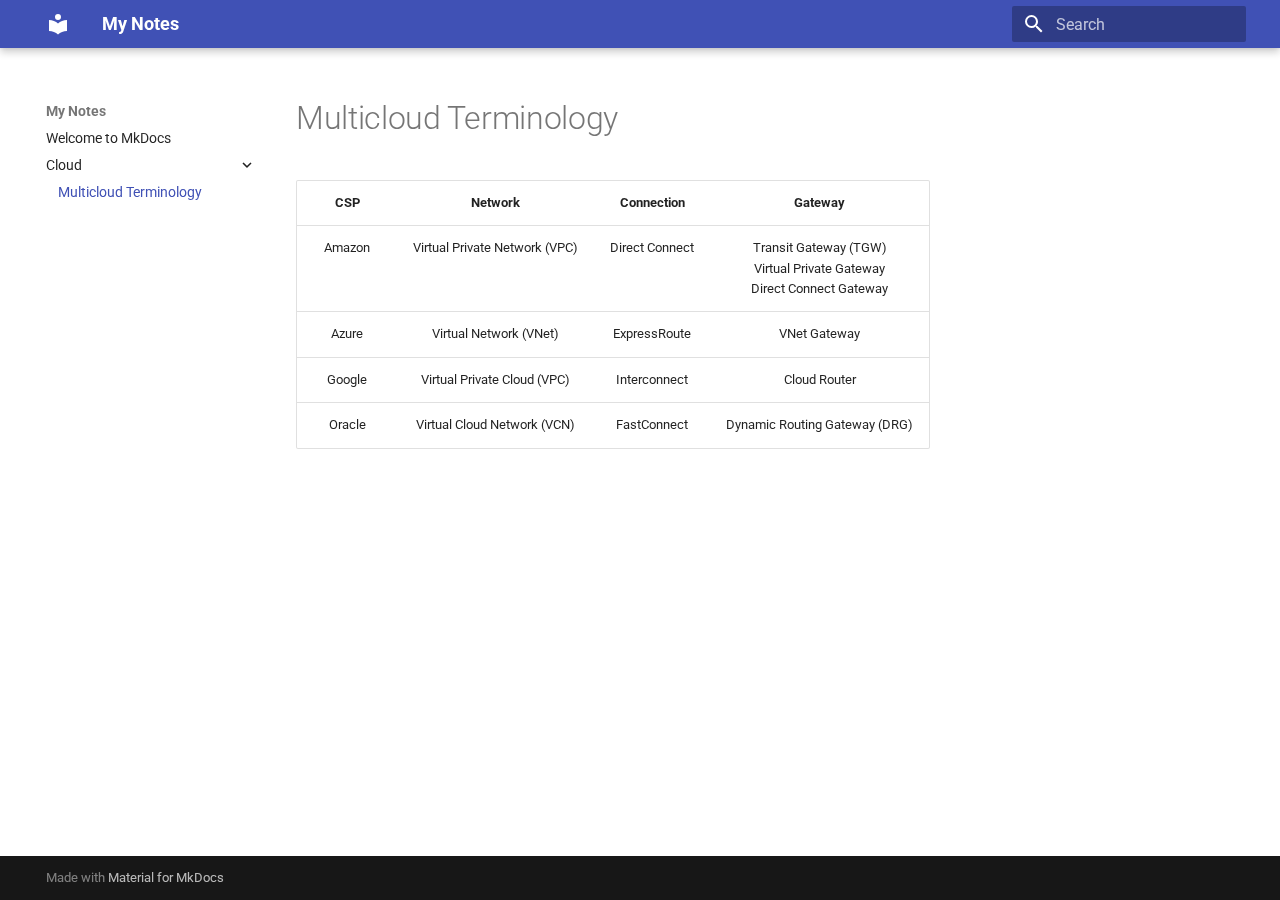
==== commit 73016aa5: "Deployed b1a1173 with MkDocs version: 1.6.1" ====
--- a/Cloud/multicloud/index.html
+++ b/Cloud/multicloud/index.html
@@ -8,7 +8,7 @@
       
       
       
-        <link rel="canonical" href="https://becos76.github.io/notes/Cloud/multicloud/">
+        <link rel="canonical" href="https://becos76.github.io/mynotes/Cloud/multicloud/">
       
       
         <link rel="prev" href="../..">
@@ -20,7 +20,7 @@
     
     
       
-        <title>Multicloud Terminology - My Docs</title>
+        <title>Multicloud Terminology - My Notes</title>
       
     
     
@@ -78,7 +78,7 @@
 
 <header class="md-header md-header--shadow" data-md-component="header">
   <nav class="md-header__inner md-grid" aria-label="Header">
-    <a href="../.." title="My Docs" class="md-header__button md-logo" aria-label="My Docs" data-md-component="logo">
+    <a href="../.." title="My Notes" class="md-header__button md-logo" aria-label="My Notes" data-md-component="logo">
       
   
   <svg xmlns="http://www.w3.org/2000/svg" viewBox="0 0 24 24"><path d="M12 8a3 3 0 0 0 3-3 3 3 0 0 0-3-3 3 3 0 0 0-3 3 3 3 0 0 0 3 3m0 3.54C9.64 9.35 6.5 8 3 8v11c3.5 0 6.64 1.35 9 3.54 2.36-2.19 5.5-3.54 9-3.54V8c-3.5 0-6.64 1.35-9 3.54"/></svg>
@@ -92,7 +92,7 @@
       <div class="md-header__ellipsis">
         <div class="md-header__topic">
           <span class="md-ellipsis">
-            My Docs
+            My Notes
           </span>
         </div>
         <div class="md-header__topic" data-md-component="header-topic">
@@ -173,13 +173,13 @@
 
 <nav class="md-nav md-nav--primary" aria-label="Navigation" data-md-level="0">
   <label class="md-nav__title" for="__drawer">
-    <a href="../.." title="My Docs" class="md-nav__button md-logo" aria-label="My Docs" data-md-component="logo">
+    <a href="../.." title="My Notes" class="md-nav__button md-logo" aria-label="My Notes" data-md-component="logo">
       
   
   <svg xmlns="http://www.w3.org/2000/svg" viewBox="0 0 24 24"><path d="M12 8a3 3 0 0 0 3-3 3 3 0 0 0-3-3 3 3 0 0 0-3 3 3 3 0 0 0 3 3m0 3.54C9.64 9.35 6.5 8 3 8v11c3.5 0 6.64 1.35 9 3.54 2.36-2.19 5.5-3.54 9-3.54V8c-3.5 0-6.64 1.35-9 3.54"/></svg>
 
     </a>
-    My Docs
+    My Notes
   </label>
   
   <ul class="md-nav__list" data-md-scrollfix>
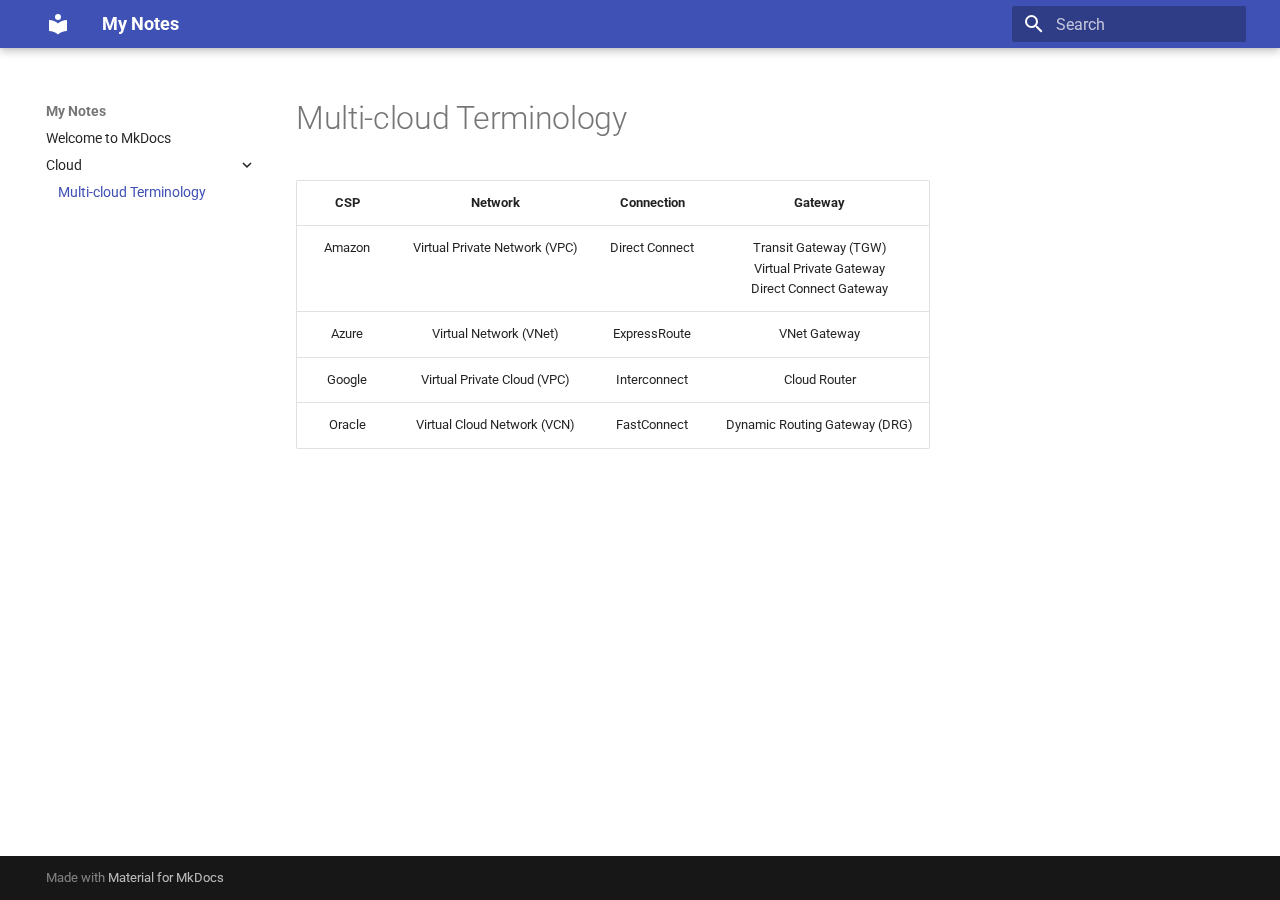
==== commit 84584ae5: "deploy: becos76/MyNotes@5fc79b8e0fd8f03122bba9051ff6445b4e653d9a" ====
--- a/Cloud/multicloud/index.html
+++ b/Cloud/multicloud/index.html
@@ -8,7 +8,7 @@
       
       
       
-        <link rel="canonical" href="https://becos76.github.io/mynotes/Cloud/multicloud/">
+        <link rel="canonical" href="https://net4fungr.github.io/mynotes/Cloud/multicloud/">
       
       
         <link rel="prev" href="../..">
@@ -20,7 +20,7 @@
     
     
       
-        <title>Multicloud Terminology - My Notes</title>
+        <title>Multi-cloud Terminology - My Notes</title>
       
     
     
@@ -62,7 +62,7 @@
     <div data-md-component="skip">
       
         
-        <a href="#multicloud-terminology" class="md-skip">
+        <a href="#multi-cloud-terminology" class="md-skip">
           Skip to content
         </a>
       
@@ -98,7 +98,7 @@
         <div class="md-header__topic" data-md-component="header-topic">
           <span class="md-ellipsis">
             
-              Multicloud Terminology
+              Multi-cloud Terminology
             
           </span>
         </div>
@@ -263,7 +263,7 @@
         
   
   <span class="md-ellipsis">
-    Multicloud Terminology
+    Multi-cloud Terminology
     
   </span>
   
@@ -316,7 +316,7 @@
 
 
 
-<h1 id="multicloud-terminology">Multicloud Terminology</h1>
+<h1 id="multi-cloud-terminology">Multi-cloud Terminology</h1>
 <table>
 <thead>
 <tr>
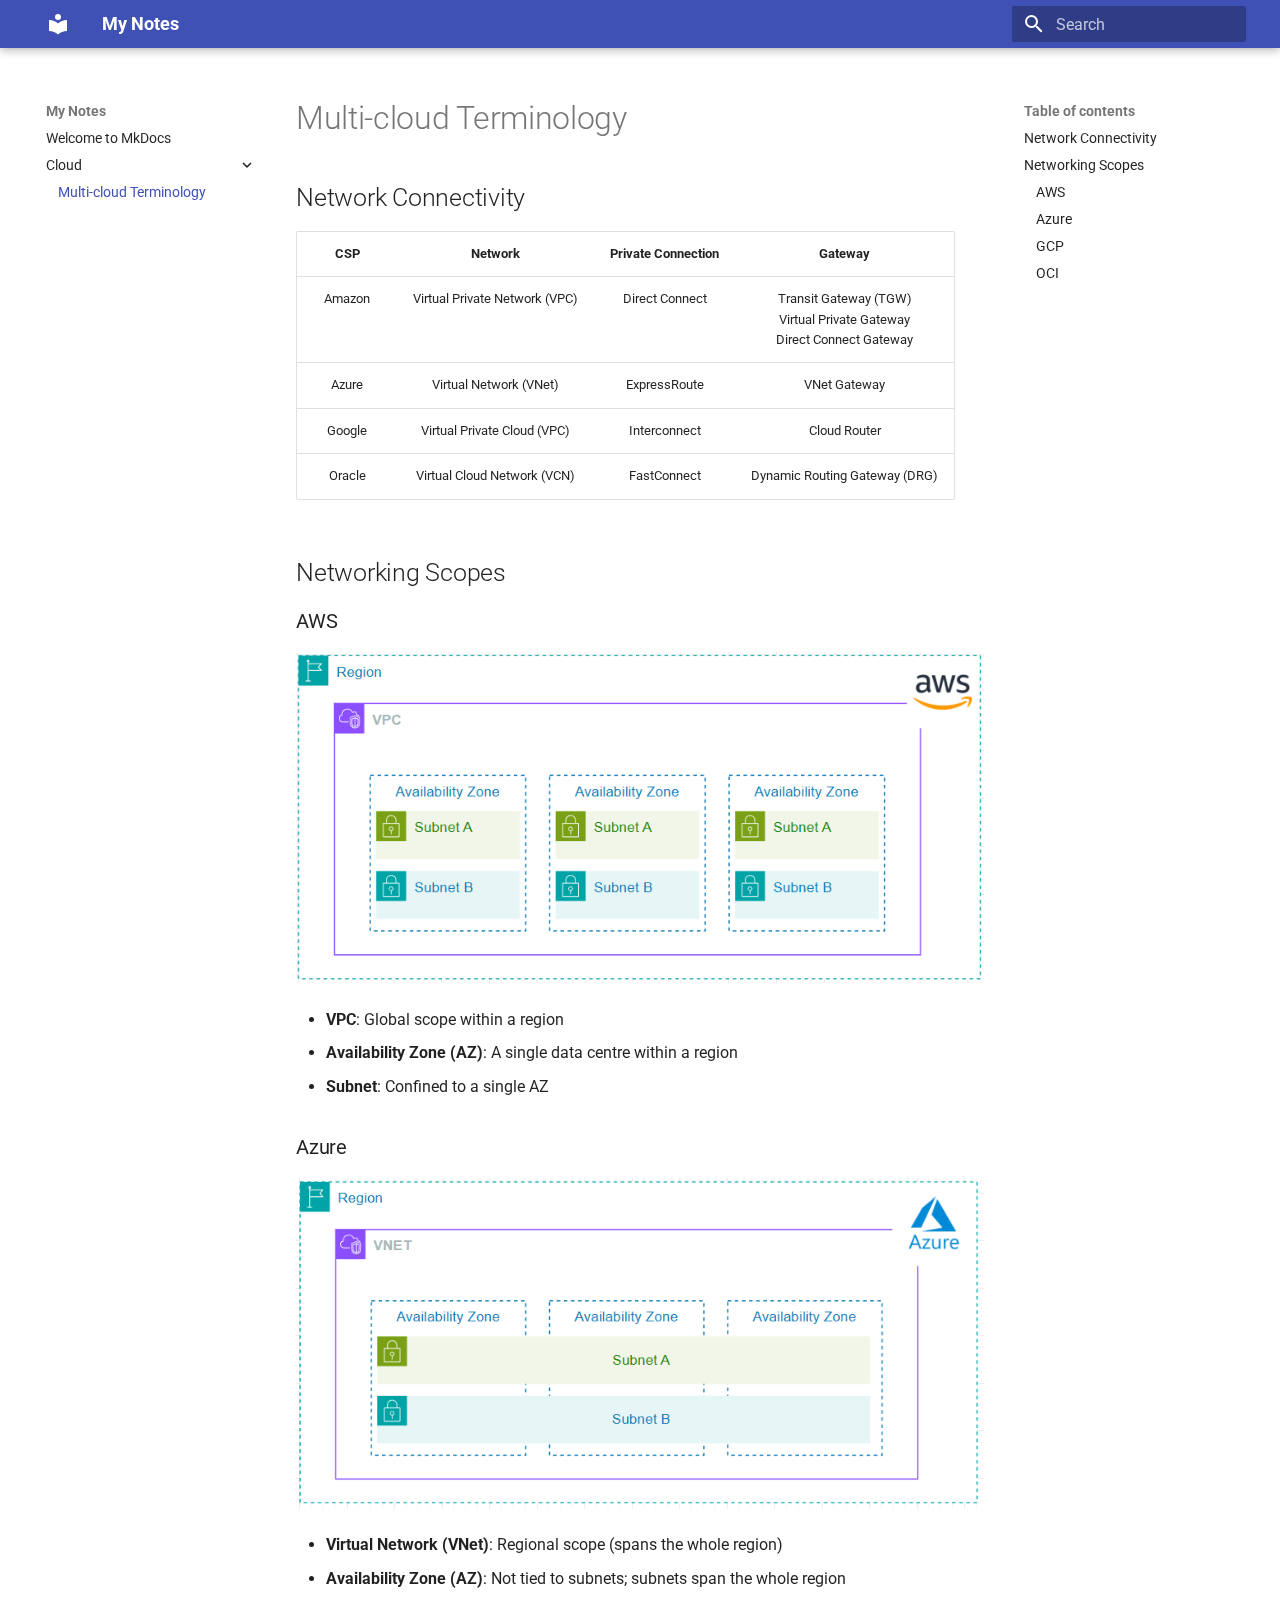
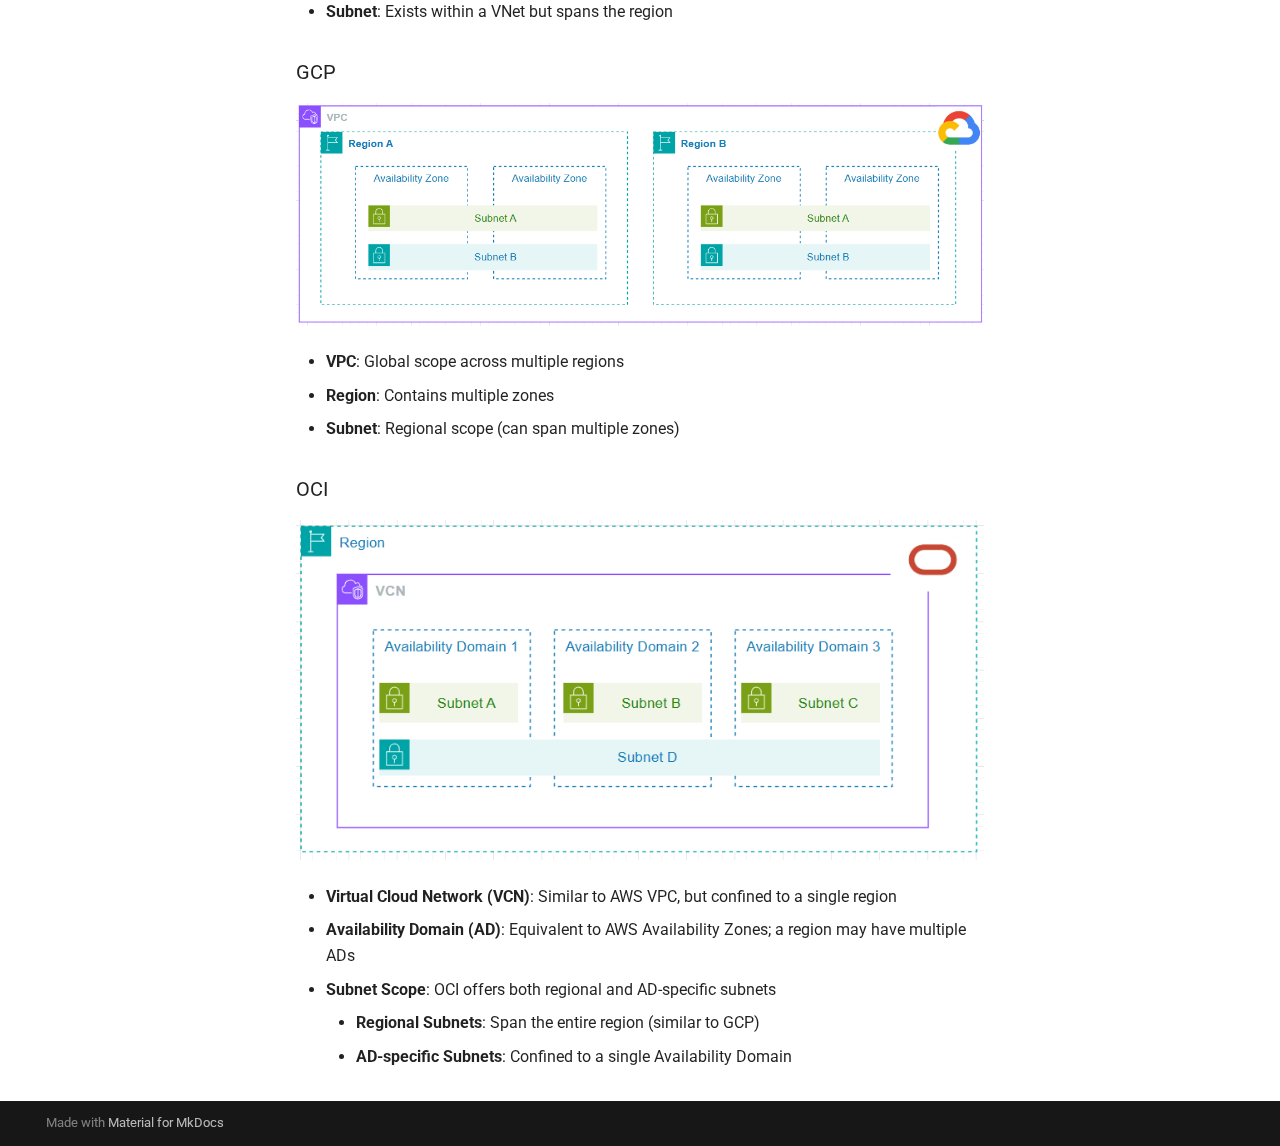
==== commit 70c5ebf8: "deploy: becos76/MyNotes@1bf7b8953f48ea24006880a76ebf18cba6754895" ====
--- a/Cloud/multicloud/index.html
+++ b/Cloud/multicloud/index.html
@@ -259,8 +259,8 @@
         
       
       
-      <a href="./" class="md-nav__link md-nav__link--active">
-        
+        <label class="md-nav__link md-nav__link--active" for="__toc">
+          
   
   <span class="md-ellipsis">
     Multi-cloud Terminology
@@ -268,7 +268,98 @@
   </span>
   
 
+          <span class="md-nav__icon md-icon"></span>
+        </label>
+      
+      <a href="./" class="md-nav__link md-nav__link--active">
+        
+  
+  <span class="md-ellipsis">
+    Multi-cloud Terminology
+    
+  </span>
+  
+
       </a>
+      
+        
+
+<nav class="md-nav md-nav--secondary" aria-label="Table of contents">
+  
+  
+  
+    
+  
+  
+    <label class="md-nav__title" for="__toc">
+      <span class="md-nav__icon md-icon"></span>
+      Table of contents
+    </label>
+    <ul class="md-nav__list" data-md-component="toc" data-md-scrollfix>
+      
+        <li class="md-nav__item">
+  <a href="#network-connectivity" class="md-nav__link">
+    <span class="md-ellipsis">
+      Network Connectivity
+    </span>
+  </a>
+  
+</li>
+      
+        <li class="md-nav__item">
+  <a href="#networking-scopes" class="md-nav__link">
+    <span class="md-ellipsis">
+      Networking Scopes
+    </span>
+  </a>
+  
+    <nav class="md-nav" aria-label="Networking Scopes">
+      <ul class="md-nav__list">
+        
+          <li class="md-nav__item">
+  <a href="#aws" class="md-nav__link">
+    <span class="md-ellipsis">
+      AWS
+    </span>
+  </a>
+  
+</li>
+        
+          <li class="md-nav__item">
+  <a href="#azure" class="md-nav__link">
+    <span class="md-ellipsis">
+      Azure
+    </span>
+  </a>
+  
+</li>
+        
+          <li class="md-nav__item">
+  <a href="#gcp" class="md-nav__link">
+    <span class="md-ellipsis">
+      GCP
+    </span>
+  </a>
+  
+</li>
+        
+          <li class="md-nav__item">
+  <a href="#oci" class="md-nav__link">
+    <span class="md-ellipsis">
+      OCI
+    </span>
+  </a>
+  
+</li>
+        
+      </ul>
+    </nav>
+  
+</li>
+      
+    </ul>
+  
+</nav>
       
     </li>
   
@@ -302,6 +393,74 @@
     
   
   
+    <label class="md-nav__title" for="__toc">
+      <span class="md-nav__icon md-icon"></span>
+      Table of contents
+    </label>
+    <ul class="md-nav__list" data-md-component="toc" data-md-scrollfix>
+      
+        <li class="md-nav__item">
+  <a href="#network-connectivity" class="md-nav__link">
+    <span class="md-ellipsis">
+      Network Connectivity
+    </span>
+  </a>
+  
+</li>
+      
+        <li class="md-nav__item">
+  <a href="#networking-scopes" class="md-nav__link">
+    <span class="md-ellipsis">
+      Networking Scopes
+    </span>
+  </a>
+  
+    <nav class="md-nav" aria-label="Networking Scopes">
+      <ul class="md-nav__list">
+        
+          <li class="md-nav__item">
+  <a href="#aws" class="md-nav__link">
+    <span class="md-ellipsis">
+      AWS
+    </span>
+  </a>
+  
+</li>
+        
+          <li class="md-nav__item">
+  <a href="#azure" class="md-nav__link">
+    <span class="md-ellipsis">
+      Azure
+    </span>
+  </a>
+  
+</li>
+        
+          <li class="md-nav__item">
+  <a href="#gcp" class="md-nav__link">
+    <span class="md-ellipsis">
+      GCP
+    </span>
+  </a>
+  
+</li>
+        
+          <li class="md-nav__item">
+  <a href="#oci" class="md-nav__link">
+    <span class="md-ellipsis">
+      OCI
+    </span>
+  </a>
+  
+</li>
+        
+      </ul>
+    </nav>
+  
+</li>
+      
+    </ul>
+  
 </nav>
                   </div>
                 </div>
@@ -317,12 +476,13 @@
 
 
 <h1 id="multi-cloud-terminology">Multi-cloud Terminology</h1>
+<h2 id="network-connectivity">Network Connectivity</h2>
 <table>
 <thead>
 <tr>
 <th style="text-align: center;">CSP</th>
 <th style="text-align: center;">Network</th>
-<th style="text-align: center;">Connection</th>
+<th style="text-align: center;">Private Connection</th>
 <th style="text-align: center;">Gateway</th>
 </tr>
 </thead>
@@ -353,6 +513,39 @@
 </tr>
 </tbody>
 </table>
+<h2 id="networking-scopes">Networking Scopes</h2>
+<h3 id="aws">AWS</h3>
+<p><img alt="" src="../awsscope.png" /></p>
+<ul>
+<li><strong>VPC</strong>: Global scope within a region</li>
+<li><strong>Availability Zone (AZ)</strong>: A single data centre within a region</li>
+<li><strong>Subnet</strong>: Confined to a single AZ</li>
+</ul>
+<h3 id="azure">Azure</h3>
+<p><img alt="" src="../azscope.png" /></p>
+<ul>
+<li><strong>Virtual Network (VNet)</strong>: Regional scope (spans the whole region)</li>
+<li><strong>Availability Zone (AZ)</strong>: Not tied to subnets; subnets span the whole region</li>
+<li><strong>Subnet</strong>: Exists within a VNet but spans the region</li>
+</ul>
+<h3 id="gcp">GCP</h3>
+<p><img alt="fsfsdf" src="../gcpscope.png" /></p>
+<ul>
+<li><strong>VPC</strong>: Global scope across multiple regions</li>
+<li><strong>Region</strong>: Contains multiple zones</li>
+<li><strong>Subnet</strong>: Regional scope (can span multiple zones)</li>
+</ul>
+<h3 id="oci">OCI</h3>
+<p><img alt="" src="../ociscope.png" /></p>
+<ul>
+<li><strong>Virtual Cloud Network (VCN)</strong>: Similar to AWS VPC, but confined to a single region</li>
+<li><strong>Availability Domain (AD)</strong>: Equivalent to AWS Availability Zones; a region may have multiple ADs</li>
+<li><strong>Subnet Scope</strong>: OCI offers both regional and AD-specific subnets<ul>
+<li><strong>Regional Subnets</strong>: Span the entire region (similar to GCP)</li>
+<li><strong>AD-specific Subnets</strong>: Confined to a single Availability Domain</li>
+</ul>
+</li>
+</ul>
 
 
 
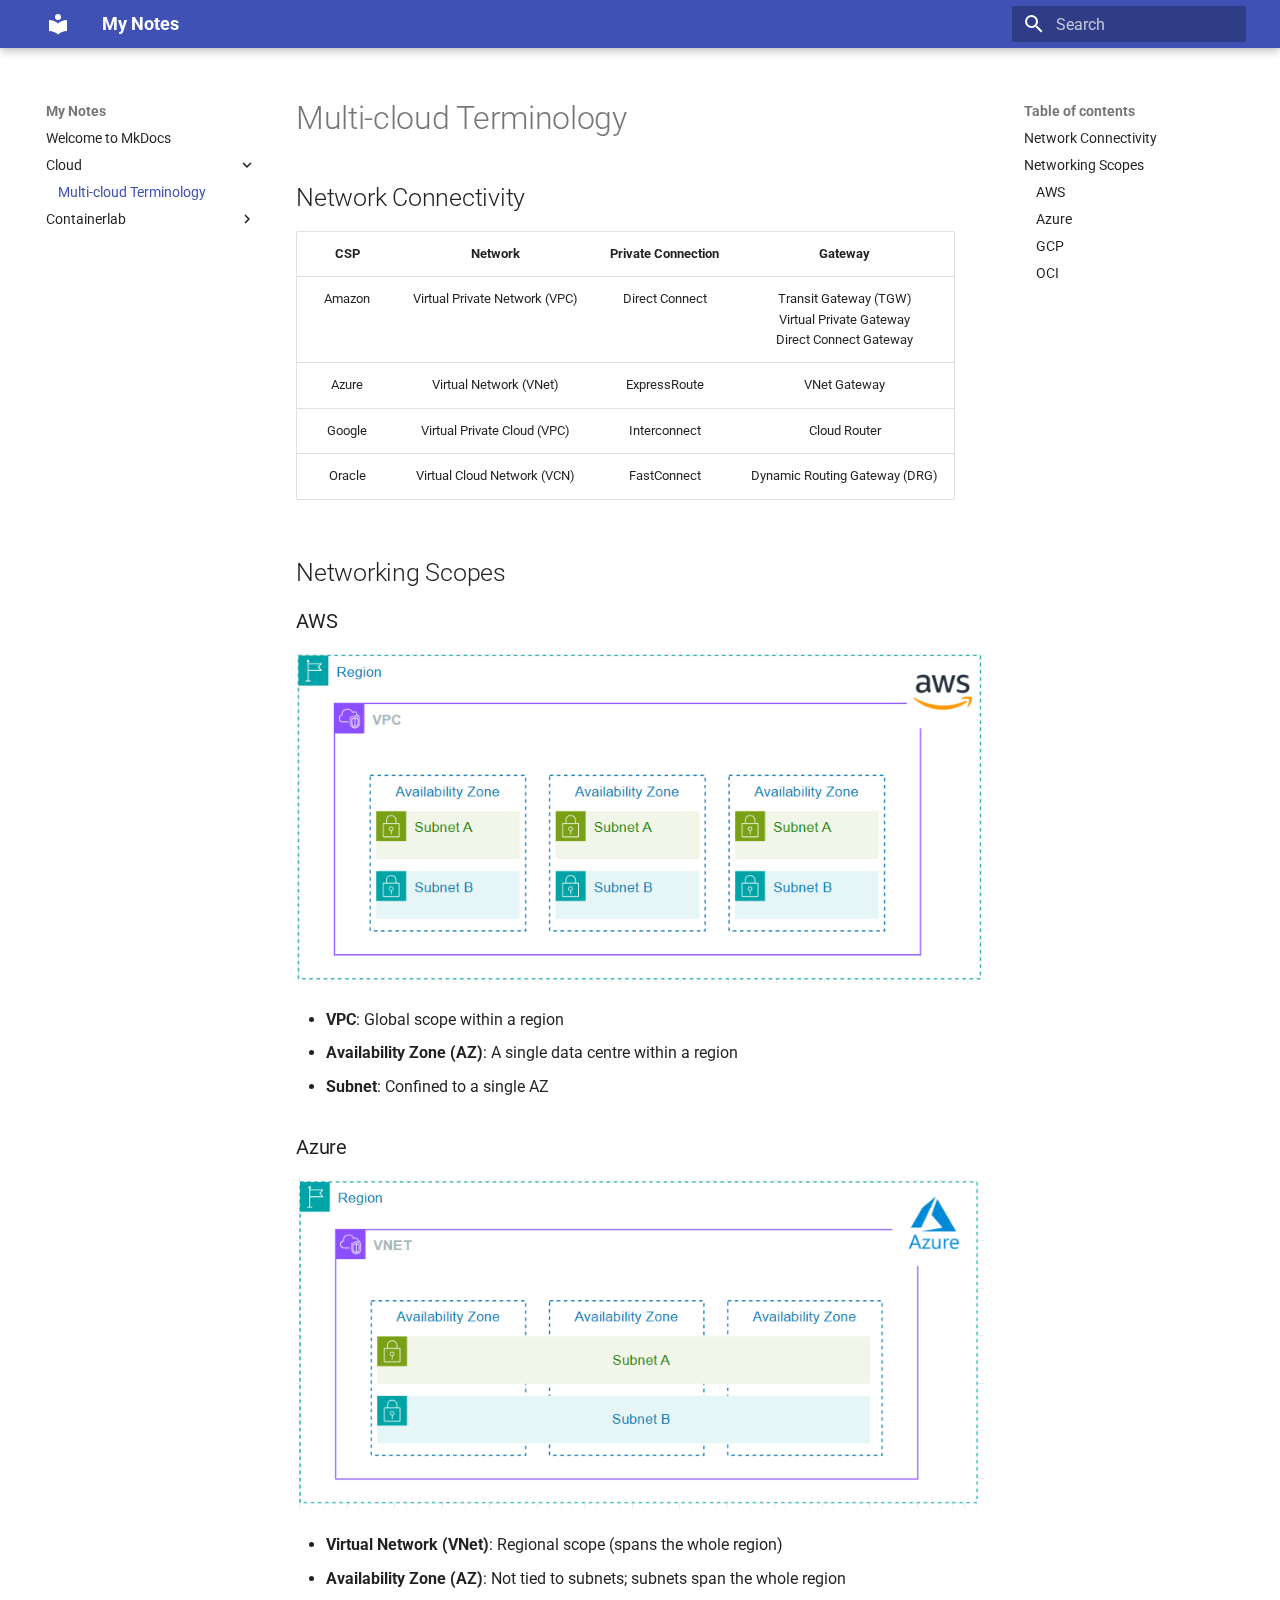
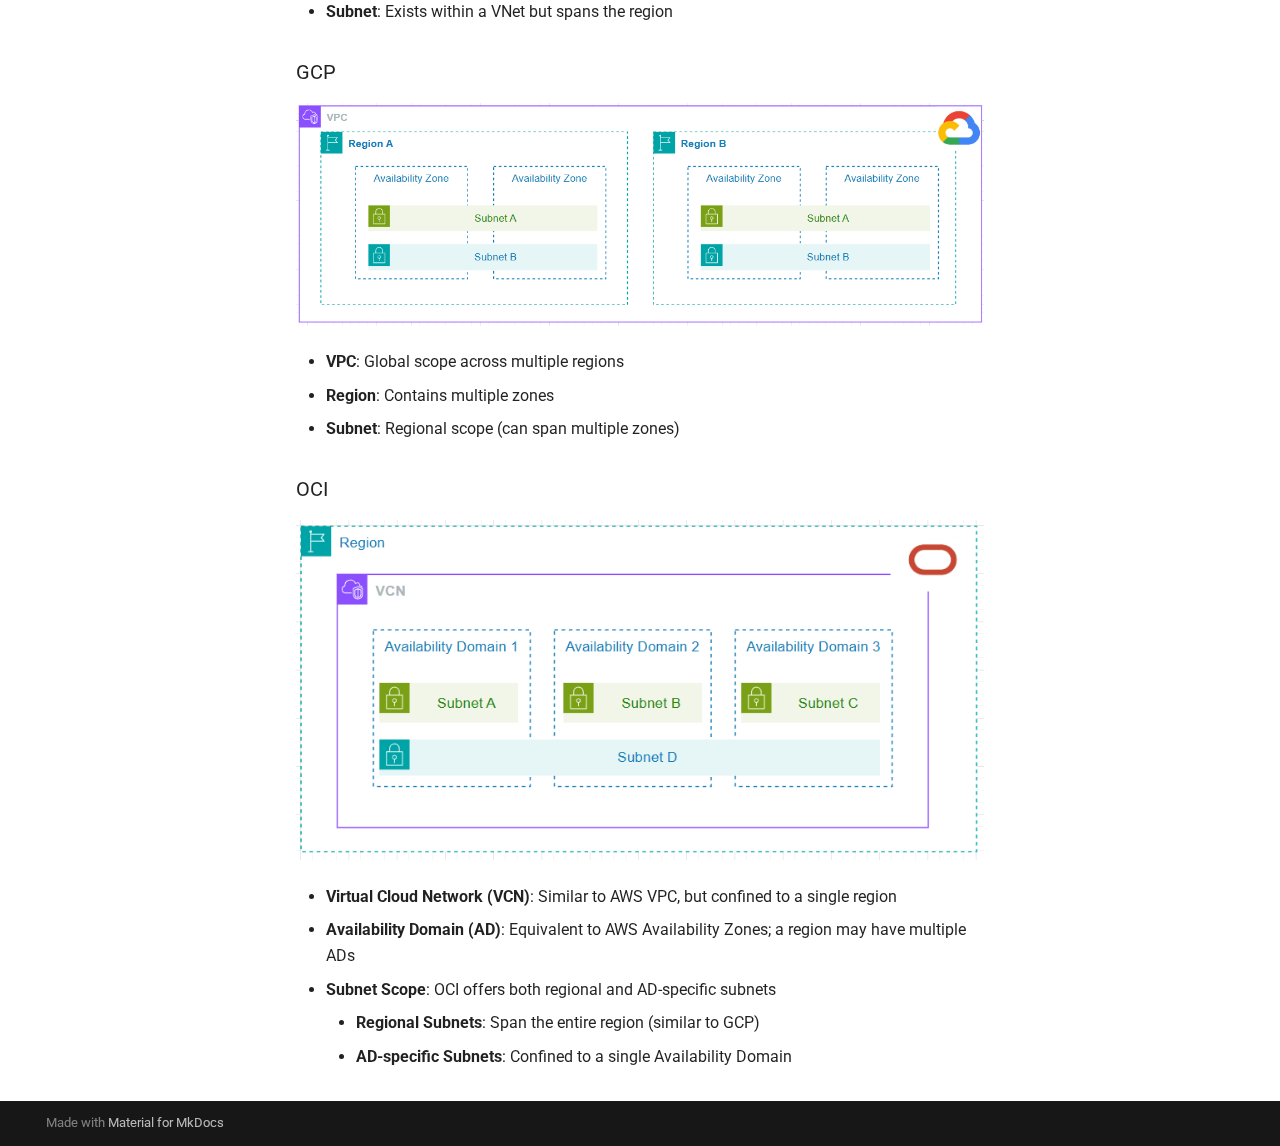
==== commit a6951683: "deploy: becos76/MyNotes@cbc921007c2dde796f0091a0244db8af47c33d90" ====
--- a/Cloud/multicloud/index.html
+++ b/Cloud/multicloud/index.html
@@ -14,9 +14,11 @@
         <link rel="prev" href="../..">
       
       
+        <link rel="next" href="../../Containerlab/Cisco%20IOL/">
+      
       
       <link rel="icon" href="../../assets/images/favicon.png">
-      <meta name="generator" content="mkdocs-1.6.1, mkdocs-material-9.6.3">
+      <meta name="generator" content="mkdocs-1.6.1, mkdocs-material-9.6.4">
     
     
       
@@ -24,7 +26,7 @@
       
     
     
-      <link rel="stylesheet" href="../../assets/stylesheets/main.d7758b05.min.css">
+      <link rel="stylesheet" href="../../assets/stylesheets/main.8608ea7d.min.css">
       
       
 
@@ -361,6 +363,71 @@
   
 </nav>
       
+    </li>
+  
+
+              
+            
+          </ul>
+        </nav>
+      
+    </li>
+  
+
+    
+      
+      
+  
+  
+  
+  
+    
+    
+    
+    
+    <li class="md-nav__item md-nav__item--nested">
+      
+        
+        
+        <input class="md-nav__toggle md-toggle " type="checkbox" id="__nav_3" >
+        
+          
+          <label class="md-nav__link" for="__nav_3" id="__nav_3_label" tabindex="0">
+            
+  
+  <span class="md-ellipsis">
+    Containerlab
+    
+  </span>
+  
+
+            <span class="md-nav__icon md-icon"></span>
+          </label>
+        
+        <nav class="md-nav" data-md-level="1" aria-labelledby="__nav_3_label" aria-expanded="false">
+          <label class="md-nav__title" for="__nav_3">
+            <span class="md-nav__icon md-icon"></span>
+            Containerlab
+          </label>
+          <ul class="md-nav__list" data-md-scrollfix>
+            
+              
+                
+  
+  
+  
+  
+    <li class="md-nav__item">
+      <a href="../../Containerlab/Cisco%20IOL/" class="md-nav__link">
+        
+  
+  <span class="md-ellipsis">
+    Cisco IOL
+    
+  </span>
+  
+
+      </a>
     </li>
   
 
--- a/assets/stylesheets/main.8608ea7d.min.css
+++ b/assets/stylesheets/main.8608ea7d.min.css
@@ -0,0 +1 @@
+@charset "UTF-8";html{-webkit-text-size-adjust:none;-moz-text-size-adjust:none;text-size-adjust:none;box-sizing:border-box}*,:after,:before{box-sizing:inherit}@media (prefers-reduced-motion){*,:after,:before{transition:none!important}}body{margin:0}a,button,input,label{-webkit-tap-highlight-color:transparent}a{color:inherit;text-decoration:none}hr{border:0;box-sizing:initial;display:block;height:.05rem;overflow:visible;padding:0}small{font-size:80%}sub,sup{line-height:1em}img{border-style:none}table{border-collapse:initial;border-spacing:0}td,th{font-weight:400;vertical-align:top}button{background:#0000;border:0;font-family:inherit;font-size:inherit;margin:0;padding:0}input{border:0;outline:none}:root{--md-primary-fg-color:#4051b5;--md-primary-fg-color--light:#5d6cc0;--md-primary-fg-color--dark:#303fa1;--md-primary-bg-color:#fff;--md-primary-bg-color--light:#ffffffb3;--md-accent-fg-color:#526cfe;--md-accent-fg-color--transparent:#526cfe1a;--md-accent-bg-color:#fff;--md-accent-bg-color--light:#ffffffb3}[data-md-color-scheme=default]{color-scheme:light}[data-md-color-scheme=default] img[src$="#gh-dark-mode-only"],[data-md-color-scheme=default] img[src$="#only-dark"]{display:none}:root,[data-md-color-scheme=default]{--md-hue:225deg;--md-default-fg-color:#000000de;--md-default-fg-color--light:#0000008a;--md-default-fg-color--lighter:#00000052;--md-default-fg-color--lightest:#00000012;--md-default-bg-color:#fff;--md-default-bg-color--light:#ffffffb3;--md-default-bg-color--lighter:#ffffff4d;--md-default-bg-color--lightest:#ffffff1f;--md-code-fg-color:#36464e;--md-code-bg-color:#f5f5f5;--md-code-hl-color:#4287ff;--md-code-hl-color--light:#4287ff1a;--md-code-hl-number-color:#d52a2a;--md-code-hl-special-color:#db1457;--md-code-hl-function-color:#a846b9;--md-code-hl-constant-color:#6e59d9;--md-code-hl-keyword-color:#3f6ec6;--md-code-hl-string-color:#1c7d4d;--md-code-hl-name-color:var(--md-code-fg-color);--md-code-hl-operator-color:var(--md-default-fg-color--light);--md-code-hl-punctuation-color:var(--md-default-fg-color--light);--md-code-hl-comment-color:var(--md-default-fg-color--light);--md-code-hl-generic-color:var(--md-default-fg-color--light);--md-code-hl-variable-color:var(--md-default-fg-color--light);--md-typeset-color:var(--md-default-fg-color);--md-typeset-a-color:var(--md-primary-fg-color);--md-typeset-del-color:#f5503d26;--md-typeset-ins-color:#0bd57026;--md-typeset-kbd-color:#fafafa;--md-typeset-kbd-accent-color:#fff;--md-typeset-kbd-border-color:#b8b8b8;--md-typeset-mark-color:#ffff0080;--md-typeset-table-color:#0000001f;--md-typeset-table-color--light:rgba(0,0,0,.035);--md-admonition-fg-color:var(--md-default-fg-color);--md-admonition-bg-color:var(--md-default-bg-color);--md-warning-fg-color:#000000de;--md-warning-bg-color:#ff9;--md-footer-fg-color:#fff;--md-footer-fg-color--light:#ffffffb3;--md-footer-fg-color--lighter:#ffffff73;--md-footer-bg-color:#000000de;--md-footer-bg-color--dark:#00000052;--md-shadow-z1:0 0.2rem 0.5rem #0000000d,0 0 0.05rem #0000001a;--md-shadow-z2:0 0.2rem 0.5rem #0000001a,0 0 0.05rem #00000040;--md-shadow-z3:0 0.2rem 0.5rem #0003,0 0 0.05rem #00000059}.md-icon svg{fill:currentcolor;display:block;height:1.2rem;width:1.2rem}body{-webkit-font-smoothing:antialiased;-moz-osx-font-smoothing:grayscale;--md-text-font-family:var(--md-text-font,_),-apple-system,BlinkMacSystemFont,Helvetica,Arial,sans-serif;--md-code-font-family:var(--md-code-font,_),SFMono-Regular,Consolas,Menlo,monospace}aside,body,input{font-feature-settings:"kern","liga";color:var(--md-typeset-color);font-family:var(--md-text-font-family)}code,kbd,pre{font-feature-settings:"kern";font-family:var(--md-code-font-family)}:root{--md-typeset-table-sort-icon:url('data:image/svg+xml;charset=utf-8,<svg xmlns="http://www.w3.org/2000/svg" viewBox="0 0 24 24"><path d="m18 21-4-4h3V7h-3l4-4 4 4h-3v10h3M2 19v-2h10v2M2 13v-2h7v2M2 7V5h4v2z"/></svg>');--md-typeset-table-sort-icon--asc:url('data:image/svg+xml;charset=utf-8,<svg xmlns="http://www.w3.org/2000/svg" viewBox="0 0 24 24"><path d="M19 17h3l-4 4-4-4h3V3h2M2 17h10v2H2M6 5v2H2V5m0 6h7v2H2z"/></svg>');--md-typeset-table-sort-icon--desc:url('data:image/svg+xml;charset=utf-8,<svg xmlns="http://www.w3.org/2000/svg" viewBox="0 0 24 24"><path d="M19 7h3l-4-4-4 4h3v14h2M2 17h10v2H2M6 5v2H2V5m0 6h7v2H2z"/></svg>')}.md-typeset{-webkit-print-color-adjust:exact;color-adjust:exact;font-size:.8rem;line-height:1.6;overflow-wrap:break-word}@media print{.md-typeset{font-size:.68rem}}.md-typeset blockquote,.md-typeset dl,.md-typeset figure,.md-typeset ol,.md-typeset pre,.md-typeset ul{margin-bottom:1em;margin-top:1em}.md-typeset h1{color:var(--md-default-fg-color--light);font-size:2em;line-height:1.3;margin:0 0 1.25em}.md-typeset h1,.md-typeset h2{font-weight:300;letter-spacing:-.01em}.md-typeset h2{font-size:1.5625em;line-height:1.4;margin:1.6em 0 .64em}.md-typeset h3{font-size:1.25em;font-weight:400;letter-spacing:-.01em;line-height:1.5;margin:1.6em 0 .8em}.md-typeset h2+h3{margin-top:.8em}.md-typeset h4{font-weight:700;letter-spacing:-.01em;margin:1em 0}.md-typeset h5,.md-typeset h6{color:var(--md-default-fg-color--light);font-size:.8em;font-weight:700;letter-spacing:-.01em;margin:1.25em 0}.md-typeset h5{text-transform:uppercase}.md-typeset h5 code{text-transform:none}.md-typeset hr{border-bottom:.05rem solid var(--md-default-fg-color--lightest);display:flow-root;margin:1.5em 0}.md-typeset a{color:var(--md-typeset-a-color);word-break:break-word}.md-typeset a,.md-typeset a:before{transition:color 125ms}.md-typeset a:focus,.md-typeset a:hover{color:var(--md-accent-fg-color)}.md-typeset a:focus code,.md-typeset a:hover code{background-color:var(--md-accent-fg-color--transparent)}.md-typeset a code{color:currentcolor;transition:background-color 125ms}.md-typeset a.focus-visible{outline-color:var(--md-accent-fg-color);outline-offset:.2rem}.md-typeset code,.md-typeset kbd,.md-typeset pre{color:var(--md-code-fg-color);direction:ltr;font-variant-ligatures:none}@media print{.md-typeset code,.md-typeset kbd,.md-typeset pre{white-space:pre-wrap}}.md-typeset code{background-color:var(--md-code-bg-color);border-radius:.1rem;-webkit-box-decoration-break:clone;box-decoration-break:clone;font-size:.85em;padding:0 .2941176471em;word-break:break-word}.md-typeset code:not(.focus-visible){-webkit-tap-highlight-color:transparent;outline:none}.md-typeset pre{display:flow-root;line-height:1.4;position:relative}.md-typeset pre>code{-webkit-box-decoration-break:slice;box-decoration-break:slice;box-shadow:none;display:block;margin:0;outline-color:var(--md-accent-fg-color);overflow:auto;padding:.7720588235em 1.1764705882em;scrollbar-color:var(--md-default-fg-color--lighter) #0000;scrollbar-width:thin;touch-action:auto;word-break:normal}.md-typeset pre>code:hover{scrollbar-color:var(--md-accent-fg-color) #0000}.md-typeset pre>code::-webkit-scrollbar{height:.2rem;width:.2rem}.md-typeset pre>code::-webkit-scrollbar-thumb{background-color:var(--md-default-fg-color--lighter)}.md-typeset pre>code::-webkit-scrollbar-thumb:hover{background-color:var(--md-accent-fg-color)}.md-typeset kbd{background-color:var(--md-typeset-kbd-color);border-radius:.1rem;box-shadow:0 .1rem 0 .05rem var(--md-typeset-kbd-border-color),0 .1rem 0 var(--md-typeset-kbd-border-color),0 -.1rem .2rem var(--md-typeset-kbd-accent-color) inset;color:var(--md-default-fg-color);display:inline-block;font-size:.75em;padding:0 .6666666667em;vertical-align:text-top;word-break:break-word}.md-typeset mark{background-color:var(--md-typeset-mark-color);-webkit-box-decoration-break:clone;box-decoration-break:clone;color:inherit;word-break:break-word}.md-typeset abbr{border-bottom:.05rem dotted var(--md-default-fg-color--light);cursor:help;text-decoration:none}.md-typeset small{opacity:.75}[dir=ltr] .md-typeset sub,[dir=ltr] .md-typeset sup{margin-left:.078125em}[dir=rtl] .md-typeset sub,[dir=rtl] .md-typeset sup{margin-right:.078125em}[dir=ltr] .md-typeset blockquote{padding-left:.6rem}[dir=rtl] .md-typeset blockquote{padding-right:.6rem}[dir=ltr] .md-typeset blockquote{border-left:.2rem solid var(--md-default-fg-color--lighter)}[dir=rtl] .md-typeset blockquote{border-right:.2rem solid var(--md-default-fg-color--lighter)}.md-typeset blockquote{color:var(--md-default-fg-color--light);margin-left:0;margin-right:0}.md-typeset ul{list-style-type:disc}.md-typeset ul[type]{list-style-type:revert-layer}[dir=ltr] .md-typeset ol,[dir=ltr] .md-typeset ul{margin-left:.625em}[dir=rtl] .md-typeset ol,[dir=rtl] .md-typeset ul{margin-right:.625em}.md-typeset ol,.md-typeset ul{padding:0}.md-typeset ol:not([hidden]),.md-typeset ul:not([hidden]){display:flow-root}.md-typeset ol ol,.md-typeset ul ol{list-style-type:lower-alpha}.md-typeset ol ol ol,.md-typeset ul ol ol{list-style-type:lower-roman}.md-typeset ol ol ol ol,.md-typeset ul ol ol ol{list-style-type:upper-alpha}.md-typeset ol ol ol ol ol,.md-typeset ul ol ol ol ol{list-style-type:upper-roman}.md-typeset ol[type],.md-typeset ul[type]{list-style-type:revert-layer}[dir=ltr] .md-typeset ol li,[dir=ltr] .md-typeset ul li{margin-left:1.25em}[dir=rtl] .md-typeset ol li,[dir=rtl] .md-typeset ul li{margin-right:1.25em}.md-typeset ol li,.md-typeset ul li{margin-bottom:.5em}.md-typeset ol li blockquote,.md-typeset ol li p,.md-typeset ul li blockquote,.md-typeset ul li p{margin:.5em 0}.md-typeset ol li:last-child,.md-typeset ul li:last-child{margin-bottom:0}[dir=ltr] .md-typeset ol li ol,[dir=ltr] .md-typeset ol li ul,[dir=ltr] .md-typeset ul li ol,[dir=ltr] .md-typeset ul li ul{margin-left:.625em}[dir=rtl] .md-typeset ol li ol,[dir=rtl] .md-typeset ol li ul,[dir=rtl] .md-typeset ul li ol,[dir=rtl] .md-typeset ul li ul{margin-right:.625em}.md-typeset ol li ol,.md-typeset ol li ul,.md-typeset ul li ol,.md-typeset ul li ul{margin-bottom:.5em;margin-top:.5em}[dir=ltr] .md-typeset dd{margin-left:1.875em}[dir=rtl] .md-typeset dd{margin-right:1.875em}.md-typeset dd{margin-bottom:1.5em;margin-top:1em}.md-typeset img,.md-typeset svg,.md-typeset video{height:auto;max-width:100%}.md-typeset img[align=left]{margin:1em 1em 1em 0}.md-typeset img[align=right]{margin:1em 0 1em 1em}.md-typeset img[align]:only-child{margin-top:0}.md-typeset figure{display:flow-root;margin:1em auto;max-width:100%;text-align:center;width:-moz-fit-content;width:fit-content}.md-typeset figure img{display:block;margin:0 auto}.md-typeset figcaption{font-style:italic;margin:1em auto;max-width:24rem}.md-typeset iframe{max-width:100%}.md-typeset table:not([class]){background-color:var(--md-default-bg-color);border:.05rem solid var(--md-typeset-table-color);border-radius:.1rem;display:inline-block;font-size:.64rem;max-width:100%;overflow:auto;touch-action:auto}@media print{.md-typeset table:not([class]){display:table}}.md-typeset table:not([class])+*{margin-top:1.5em}.md-typeset table:not([class]) td>:first-child,.md-typeset table:not([class]) th>:first-child{margin-top:0}.md-typeset table:not([class]) td>:last-child,.md-typeset table:not([class]) th>:last-child{margin-bottom:0}.md-typeset table:not([class]) td:not([align]),.md-typeset table:not([class]) th:not([align]){text-align:left}[dir=rtl] .md-typeset table:not([class]) td:not([align]),[dir=rtl] .md-typeset table:not([class]) th:not([align]){text-align:right}.md-typeset table:not([class]) th{font-weight:700;min-width:5rem;padding:.9375em 1.25em;vertical-align:top}.md-typeset table:not([class]) td{border-top:.05rem solid var(--md-typeset-table-color);padding:.9375em 1.25em;vertical-align:top}.md-typeset table:not([class]) tbody tr{transition:background-color 125ms}.md-typeset table:not([class]) tbody tr:hover{background-color:var(--md-typeset-table-color--light);box-shadow:0 .05rem 0 var(--md-default-bg-color) inset}.md-typeset table:not([class]) a{word-break:normal}.md-typeset table th[role=columnheader]{cursor:pointer}[dir=ltr] .md-typeset table th[role=columnheader]:after{margin-left:.5em}[dir=rtl] .md-typeset table th[role=columnheader]:after{margin-right:.5em}.md-typeset table th[role=columnheader]:after{content:"";display:inline-block;height:1.2em;-webkit-mask-image:var(--md-typeset-table-sort-icon);mask-image:var(--md-typeset-table-sort-icon);-webkit-mask-repeat:no-repeat;mask-repeat:no-repeat;-webkit-mask-size:contain;mask-size:contain;transition:background-color 125ms;vertical-align:text-bottom;width:1.2em}.md-typeset table th[role=columnheader]:hover:after{background-color:var(--md-default-fg-color--lighter)}.md-typeset table th[role=columnheader][aria-sort=ascending]:after{background-color:var(--md-default-fg-color--light);-webkit-mask-image:var(--md-typeset-table-sort-icon--asc);mask-image:var(--md-typeset-table-sort-icon--asc)}.md-typeset table th[role=columnheader][aria-sort=descending]:after{background-color:var(--md-default-fg-color--light);-webkit-mask-image:var(--md-typeset-table-sort-icon--desc);mask-image:var(--md-typeset-table-sort-icon--desc)}.md-typeset__scrollwrap{margin:1em -.8rem;overflow-x:auto;touch-action:auto}.md-typeset__table{display:inline-block;margin-bottom:.5em;padding:0 .8rem}@media print{.md-typeset__table{display:block}}html .md-typeset__table table{display:table;margin:0;overflow:hidden;width:100%}@media screen and (max-width:44.984375em){.md-content__inner>pre{margin:1em -.8rem}.md-content__inner>pre code{border-radius:0}}.md-typeset .md-author{border-radius:100%;display:block;flex-shrink:0;height:1.6rem;overflow:hidden;position:relative;transition:color 125ms,transform 125ms;width:1.6rem}.md-typeset .md-author img{display:block}.md-typeset .md-author--more{background:var(--md-default-fg-color--lightest);color:var(--md-default-fg-color--lighter);font-size:.6rem;font-weight:700;line-height:1.6rem;text-align:center}.md-typeset .md-author--long{height:2.4rem;width:2.4rem}.md-typeset a.md-author{transform:scale(1)}.md-typeset a.md-author img{border-radius:100%;filter:grayscale(100%) opacity(75%);transition:filter 125ms}.md-typeset a.md-author:focus,.md-typeset a.md-author:hover{transform:scale(1.1);z-index:1}.md-typeset a.md-author:focus img,.md-typeset a.md-author:hover img{filter:grayscale(0)}.md-banner{background-color:var(--md-footer-bg-color);color:var(--md-footer-fg-color);overflow:auto}@media print{.md-banner{display:none}}.md-banner--warning{background-color:var(--md-warning-bg-color);color:var(--md-warning-fg-color)}.md-banner__inner{font-size:.7rem;margin:.6rem auto;padding:0 .8rem}[dir=ltr] .md-banner__button{float:right}[dir=rtl] .md-banner__button{float:left}.md-banner__button{color:inherit;cursor:pointer;transition:opacity .25s}.no-js .md-banner__button{display:none}.md-banner__button:hover{opacity:.7}html{font-size:125%;height:100%;overflow-x:hidden}@media screen and (min-width:100em){html{font-size:137.5%}}@media screen and (min-width:125em){html{font-size:150%}}body{background-color:var(--md-default-bg-color);display:flex;flex-direction:column;font-size:.5rem;min-height:100%;position:relative;width:100%}@media print{body{display:block}}@media screen and (max-width:59.984375em){body[data-md-scrolllock]{position:fixed}}.md-grid{margin-left:auto;margin-right:auto;max-width:61rem}.md-container{display:flex;flex-direction:column;flex-grow:1}@media print{.md-container{display:block}}.md-main{flex-grow:1}.md-main__inner{display:flex;height:100%;margin-top:1.5rem}.md-ellipsis{overflow:hidden;text-overflow:ellipsis}.md-toggle{display:none}.md-option{height:0;opacity:0;position:absolute;width:0}.md-option:checked+label:not([hidden]){display:block}.md-option.focus-visible+label{outline-color:var(--md-accent-fg-color);outline-style:auto}.md-skip{background-color:var(--md-default-fg-color);border-radius:.1rem;color:var(--md-default-bg-color);font-size:.64rem;margin:.5rem;opacity:0;outline-color:var(--md-accent-fg-color);padding:.3rem .5rem;position:fixed;transform:translateY(.4rem);z-index:-1}.md-skip:focus{opacity:1;transform:translateY(0);transition:transform .25s cubic-bezier(.4,0,.2,1),opacity 175ms 75ms;z-index:10}@page{margin:25mm}:root{--md-clipboard-icon:url('data:image/svg+xml;charset=utf-8,<svg xmlns="http://www.w3.org/2000/svg" viewBox="0 0 24 24"><path d="M19 21H8V7h11m0-2H8a2 2 0 0 0-2 2v14a2 2 0 0 0 2 2h11a2 2 0 0 0 2-2V7a2 2 0 0 0-2-2m-3-4H4a2 2 0 0 0-2 2v14h2V3h12z"/></svg>')}.md-clipboard{border-radius:.1rem;color:var(--md-default-fg-color--lightest);cursor:pointer;height:1.5em;outline-color:var(--md-accent-fg-color);outline-offset:.1rem;position:absolute;right:.5em;top:.5em;transition:color .25s;width:1.5em;z-index:1}@media print{.md-clipboard{display:none}}.md-clipboard:not(.focus-visible){-webkit-tap-highlight-color:transparent;outline:none}:hover>.md-clipboard{color:var(--md-default-fg-color--light)}.md-clipboard:focus,.md-clipboard:hover{color:var(--md-accent-fg-color)}.md-clipboard:after{background-color:currentcolor;content:"";display:block;height:1.125em;margin:0 auto;-webkit-mask-image:var(--md-clipboard-icon);mask-image:var(--md-clipboard-icon);-webkit-mask-position:center;mask-position:center;-webkit-mask-repeat:no-repeat;mask-repeat:no-repeat;-webkit-mask-size:contain;mask-size:contain;width:1.125em}.md-clipboard--inline{cursor:pointer}.md-clipboard--inline code{transition:color .25s,background-color .25s}.md-clipboard--inline:focus code,.md-clipboard--inline:hover code{background-color:var(--md-accent-fg-color--transparent);color:var(--md-accent-fg-color)}.md-typeset .md-code__content{display:grid}@keyframes consent{0%{opacity:0;transform:translateY(100%)}to{opacity:1;transform:translateY(0)}}@keyframes overlay{0%{opacity:0}to{opacity:1}}.md-consent__overlay{animation:overlay .25s both;-webkit-backdrop-filter:blur(.1rem);backdrop-filter:blur(.1rem);background-color:#0000008a;height:100%;opacity:1;position:fixed;top:0;width:100%;z-index:5}.md-consent__inner{animation:consent .5s cubic-bezier(.1,.7,.1,1) both;background-color:var(--md-default-bg-color);border:0;border-radius:.1rem;bottom:0;box-shadow:0 0 .2rem #0000001a,0 .2rem .4rem #0003;max-height:100%;overflow:auto;padding:0;position:fixed;width:100%;z-index:5}.md-consent__form{padding:.8rem}.md-consent__settings{display:none;margin:1em 0}input:checked+.md-consent__settings{display:block}.md-consent__controls{margin-bottom:.8rem}.md-typeset .md-consent__controls .md-button{display:inline}@media screen and (max-width:44.984375em){.md-typeset .md-consent__controls .md-button{display:block;margin-top:.4rem;text-align:center;width:100%}}.md-consent label{cursor:pointer}.md-content{flex-grow:1;min-width:0}.md-content__inner{margin:0 .8rem 1.2rem;padding-top:.6rem}@media screen and (min-width:76.25em){[dir=ltr] .md-sidebar--primary:not([hidden])~.md-content>.md-content__inner{margin-left:1.2rem}[dir=ltr] .md-sidebar--secondary:not([hidden])~.md-content>.md-content__inner,[dir=rtl] .md-sidebar--primary:not([hidden])~.md-content>.md-content__inner{margin-right:1.2rem}[dir=rtl] .md-sidebar--secondary:not([hidden])~.md-content>.md-content__inner{margin-left:1.2rem}}.md-content__inner:before{content:"";display:block;height:.4rem}.md-content__inner>:last-child{margin-bottom:0}[dir=ltr] .md-content__button{float:right}[dir=rtl] .md-content__button{float:left}[dir=ltr] .md-content__button{margin-left:.4rem}[dir=rtl] .md-content__button{margin-right:.4rem}.md-content__button{margin:.4rem 0;padding:0}@media print{.md-content__button{display:none}}.md-typeset .md-content__button{color:var(--md-default-fg-color--lighter)}.md-content__button svg{display:inline;vertical-align:top}[dir=rtl] .md-content__button svg{transform:scaleX(-1)}[dir=ltr] .md-dialog{right:.8rem}[dir=rtl] .md-dialog{left:.8rem}.md-dialog{background-color:var(--md-default-fg-color);border-radius:.1rem;bottom:.8rem;box-shadow:var(--md-shadow-z3);min-width:11.1rem;opacity:0;padding:.4rem .6rem;pointer-events:none;position:fixed;transform:translateY(100%);transition:transform 0ms .4s,opacity .4s;z-index:4}@media print{.md-dialog{display:none}}.md-dialog--active{opacity:1;pointer-events:auto;transform:translateY(0);transition:transform .4s cubic-bezier(.075,.85,.175,1),opacity .4s}.md-dialog__inner{color:var(--md-default-bg-color);font-size:.7rem}.md-feedback{margin:2em 0 1em;text-align:center}.md-feedback fieldset{border:none;margin:0;padding:0}.md-feedback__title{font-weight:700;margin:1em auto}.md-feedback__inner{position:relative}.md-feedback__list{display:flex;flex-wrap:wrap;place-content:baseline center;position:relative}.md-feedback__list:hover .md-icon:not(:disabled){color:var(--md-default-fg-color--lighter)}:disabled .md-feedback__list{min-height:1.8rem}.md-feedback__icon{color:var(--md-default-fg-color--light);cursor:pointer;flex-shrink:0;margin:0 .1rem;transition:color 125ms}.md-feedback__icon:not(:disabled).md-icon:hover{color:var(--md-accent-fg-color)}.md-feedback__icon:disabled{color:var(--md-default-fg-color--lightest);pointer-events:none}.md-feedback__note{opacity:0;position:relative;transform:translateY(.4rem);transition:transform .4s cubic-bezier(.1,.7,.1,1),opacity .15s}.md-feedback__note>*{margin:0 auto;max-width:16rem}:disabled .md-feedback__note{opacity:1;transform:translateY(0)}@media print{.md-feedback{display:none}}.md-footer{background-color:var(--md-footer-bg-color);color:var(--md-footer-fg-color)}@media print{.md-footer{display:none}}.md-footer__inner{justify-content:space-between;overflow:auto;padding:.2rem}.md-footer__inner:not([hidden]){display:flex}.md-footer__link{align-items:end;display:flex;flex-grow:0.01;margin-bottom:.4rem;margin-top:1rem;max-width:100%;outline-color:var(--md-accent-fg-color);overflow:hidden;transition:opacity .25s}.md-footer__link:focus,.md-footer__link:hover{opacity:.7}[dir=rtl] .md-footer__link svg{transform:scaleX(-1)}@media screen and (max-width:44.984375em){.md-footer__link--prev{flex-shrink:0}.md-footer__link--prev .md-footer__title{display:none}}[dir=ltr] .md-footer__link--next{margin-left:auto}[dir=rtl] .md-footer__link--next{margin-right:auto}.md-footer__link--next{text-align:right}[dir=rtl] .md-footer__link--next{text-align:left}.md-footer__title{flex-grow:1;font-size:.9rem;margin-bottom:.7rem;max-width:calc(100% - 2.4rem);padding:0 1rem;white-space:nowrap}.md-footer__button{margin:.2rem;padding:.4rem}.md-footer__direction{font-size:.64rem;opacity:.7}.md-footer-meta{background-color:var(--md-footer-bg-color--dark)}.md-footer-meta__inner{display:flex;flex-wrap:wrap;justify-content:space-between;padding:.2rem}html .md-footer-meta.md-typeset a{color:var(--md-footer-fg-color--light)}html .md-footer-meta.md-typeset a:focus,html .md-footer-meta.md-typeset a:hover{color:var(--md-footer-fg-color)}.md-copyright{color:var(--md-footer-fg-color--lighter);font-size:.64rem;margin:auto .6rem;padding:.4rem 0;width:100%}@media screen and (min-width:45em){.md-copyright{width:auto}}.md-copyright__highlight{color:var(--md-footer-fg-color--light)}.md-social{display:inline-flex;gap:.2rem;margin:0 .4rem;padding:.2rem 0 .6rem}@media screen and (min-width:45em){.md-social{padding:.6rem 0}}.md-social__link{display:inline-block;height:1.6rem;text-align:center;width:1.6rem}.md-social__link:before{line-height:1.9}.md-social__link svg{fill:currentcolor;max-height:.8rem;vertical-align:-25%}.md-typeset .md-button{border:.1rem solid;border-radius:.1rem;color:var(--md-primary-fg-color);cursor:pointer;display:inline-block;font-weight:700;padding:.625em 2em;transition:color 125ms,background-color 125ms,border-color 125ms}.md-typeset .md-button--primary{background-color:var(--md-primary-fg-color);border-color:var(--md-primary-fg-color);color:var(--md-primary-bg-color)}.md-typeset .md-button:focus,.md-typeset .md-button:hover{background-color:var(--md-accent-fg-color);border-color:var(--md-accent-fg-color);color:var(--md-accent-bg-color)}[dir=ltr] .md-typeset .md-input{border-top-left-radius:.1rem}[dir=ltr] .md-typeset .md-input,[dir=rtl] .md-typeset .md-input{border-top-right-radius:.1rem}[dir=rtl] .md-typeset .md-input{border-top-left-radius:.1rem}.md-typeset .md-input{border-bottom:.1rem solid var(--md-default-fg-color--lighter);box-shadow:var(--md-shadow-z1);font-size:.8rem;height:1.8rem;padding:0 .6rem;transition:border .25s,box-shadow .25s}.md-typeset .md-input:focus,.md-typeset .md-input:hover{border-bottom-color:var(--md-accent-fg-color);box-shadow:var(--md-shadow-z2)}.md-typeset .md-input--stretch{width:100%}.md-header{background-color:var(--md-primary-fg-color);box-shadow:0 0 .2rem #0000,0 .2rem .4rem #0000;color:var(--md-primary-bg-color);display:block;left:0;position:sticky;right:0;top:0;z-index:4}@media print{.md-header{display:none}}.md-header[hidden]{transform:translateY(-100%);transition:transform .25s cubic-bezier(.8,0,.6,1),box-shadow .25s}.md-header--shadow{box-shadow:0 0 .2rem #0000001a,0 .2rem .4rem #0003;transition:transform .25s cubic-bezier(.1,.7,.1,1),box-shadow .25s}.md-header__inner{align-items:center;display:flex;padding:0 .2rem}.md-header__button{color:currentcolor;cursor:pointer;margin:.2rem;outline-color:var(--md-accent-fg-color);padding:.4rem;position:relative;transition:opacity .25s;vertical-align:middle;z-index:1}.md-header__button:hover{opacity:.7}.md-header__button:not([hidden]){display:inline-block}.md-header__button:not(.focus-visible){-webkit-tap-highlight-color:transparent;outline:none}.md-header__button.md-logo{margin:.2rem;padding:.4rem}@media screen and (max-width:76.234375em){.md-header__button.md-logo{display:none}}.md-header__button.md-logo img,.md-header__button.md-logo svg{fill:currentcolor;display:block;height:1.2rem;width:auto}@media screen and (min-width:60em){.md-header__button[for=__search]{display:none}}.no-js .md-header__button[for=__search]{display:none}[dir=rtl] .md-header__button[for=__search] svg{transform:scaleX(-1)}@media screen and (min-width:76.25em){.md-header__button[for=__drawer]{display:none}}.md-header__topic{display:flex;max-width:100%;position:absolute;transition:transform .4s cubic-bezier(.1,.7,.1,1),opacity .15s;white-space:nowrap}.md-header__topic+.md-header__topic{opacity:0;pointer-events:none;transform:translateX(1.25rem);transition:transform .4s cubic-bezier(1,.7,.1,.1),opacity .15s;z-index:-1}[dir=rtl] .md-header__topic+.md-header__topic{transform:translateX(-1.25rem)}.md-header__topic:first-child{font-weight:700}[dir=ltr] .md-header__title{margin-left:1rem;margin-right:.4rem}[dir=rtl] .md-header__title{margin-left:.4rem;margin-right:1rem}.md-header__title{flex-grow:1;font-size:.9rem;height:2.4rem;line-height:2.4rem}.md-header__title--active .md-header__topic{opacity:0;pointer-events:none;transform:translateX(-1.25rem);transition:transform .4s cubic-bezier(1,.7,.1,.1),opacity .15s;z-index:-1}[dir=rtl] .md-header__title--active .md-header__topic{transform:translateX(1.25rem)}.md-header__title--active .md-header__topic+.md-header__topic{opacity:1;pointer-events:auto;transform:translateX(0);transition:transform .4s cubic-bezier(.1,.7,.1,1),opacity .15s;z-index:0}.md-header__title>.md-header__ellipsis{height:100%;position:relative;width:100%}.md-header__option{display:flex;flex-shrink:0;max-width:100%;transition:max-width 0ms .25s,opacity .25s .25s;white-space:nowrap}[data-md-toggle=search]:checked~.md-header .md-header__option{max-width:0;opacity:0;transition:max-width 0ms,opacity 0ms}.md-header__option>input{bottom:0}.md-header__source{display:none}@media screen and (min-width:60em){[dir=ltr] .md-header__source{margin-left:1rem}[dir=rtl] .md-header__source{margin-right:1rem}.md-header__source{display:block;max-width:11.7rem;width:11.7rem}}@media screen and (min-width:76.25em){[dir=ltr] .md-header__source{margin-left:1.4rem}[dir=rtl] .md-header__source{margin-right:1.4rem}}.md-meta{color:var(--md-default-fg-color--light);font-size:.7rem;line-height:1.3}.md-meta__list{display:inline-flex;flex-wrap:wrap;list-style:none;margin:0;padding:0}.md-meta__item:not(:last-child):after{content:"·";margin-left:.2rem;margin-right:.2rem}.md-meta__link{color:var(--md-typeset-a-color)}.md-meta__link:focus,.md-meta__link:hover{color:var(--md-accent-fg-color)}.md-draft{background-color:#ff1744;border-radius:.125em;color:#fff;display:inline-block;font-weight:700;padding-left:.5714285714em;padding-right:.5714285714em}:root{--md-nav-icon--prev:url('data:image/svg+xml;charset=utf-8,<svg xmlns="http://www.w3.org/2000/svg" viewBox="0 0 24 24"><path d="M20 11v2H8l5.5 5.5-1.42 1.42L4.16 12l7.92-7.92L13.5 5.5 8 11z"/></svg>');--md-nav-icon--next:url('data:image/svg+xml;charset=utf-8,<svg xmlns="http://www.w3.org/2000/svg" viewBox="0 0 24 24"><path d="M8.59 16.58 13.17 12 8.59 7.41 10 6l6 6-6 6z"/></svg>');--md-toc-icon:url('data:image/svg+xml;charset=utf-8,<svg xmlns="http://www.w3.org/2000/svg" viewBox="0 0 24 24"><path d="M3 9h14V7H3zm0 4h14v-2H3zm0 4h14v-2H3zm16 0h2v-2h-2zm0-10v2h2V7zm0 6h2v-2h-2z"/></svg>')}.md-nav{font-size:.7rem;line-height:1.3}.md-nav__title{color:var(--md-default-fg-color--light);display:block;font-weight:700;overflow:hidden;padding:0 .6rem;text-overflow:ellipsis}.md-nav__title .md-nav__button{display:none}.md-nav__title .md-nav__button img{height:100%;width:auto}.md-nav__title .md-nav__button.md-logo img,.md-nav__title .md-nav__button.md-logo svg{fill:currentcolor;display:block;height:2.4rem;max-width:100%;object-fit:contain;width:auto}.md-nav__list{list-style:none;margin:0;padding:0}.md-nav__link{align-items:flex-start;display:flex;gap:.4rem;margin-top:.625em;scroll-snap-align:start;transition:color 125ms}.md-nav__link--passed{color:var(--md-default-fg-color--light)}.md-nav__item .md-nav__link--active,.md-nav__item .md-nav__link--active code{color:var(--md-typeset-a-color)}.md-nav__link .md-ellipsis{position:relative}[dir=ltr] .md-nav__link .md-icon:last-child{margin-left:auto}[dir=rtl] .md-nav__link .md-icon:last-child{margin-right:auto}.md-nav__link svg{fill:currentcolor;flex-shrink:0;height:1.3em;position:relative}.md-nav__link[for]:focus,.md-nav__link[for]:hover,.md-nav__link[href]:focus,.md-nav__link[href]:hover{color:var(--md-accent-fg-color);cursor:pointer}.md-nav__link.focus-visible{outline-color:var(--md-accent-fg-color);outline-offset:.2rem}.md-nav--primary .md-nav__link[for=__toc]{display:none}.md-nav--primary .md-nav__link[for=__toc] .md-icon:after{background-color:currentcolor;display:block;height:100%;-webkit-mask-image:var(--md-toc-icon);mask-image:var(--md-toc-icon);width:100%}.md-nav--primary .md-nav__link[for=__toc]~.md-nav{display:none}.md-nav__container>.md-nav__link{margin-top:0}.md-nav__container>.md-nav__link:first-child{flex-grow:1;min-width:0}.md-nav__icon{flex-shrink:0}.md-nav__source{display:none}@media screen and (max-width:76.234375em){.md-nav--primary,.md-nav--primary .md-nav{background-color:var(--md-default-bg-color);display:flex;flex-direction:column;height:100%;left:0;position:absolute;right:0;top:0;z-index:1}.md-nav--primary .md-nav__item,.md-nav--primary .md-nav__title{font-size:.8rem;line-height:1.5}.md-nav--primary .md-nav__title{background-color:var(--md-default-fg-color--lightest);color:var(--md-default-fg-color--light);cursor:pointer;height:5.6rem;line-height:2.4rem;padding:3rem .8rem .2rem;position:relative;white-space:nowrap}[dir=ltr] .md-nav--primary .md-nav__title .md-nav__icon{left:.4rem}[dir=rtl] .md-nav--primary .md-nav__title .md-nav__icon{right:.4rem}.md-nav--primary .md-nav__title .md-nav__icon{display:block;height:1.2rem;margin:.2rem;position:absolute;top:.4rem;width:1.2rem}.md-nav--primary .md-nav__title .md-nav__icon:after{background-color:currentcolor;content:"";display:block;height:100%;-webkit-mask-image:var(--md-nav-icon--prev);mask-image:var(--md-nav-icon--prev);-webkit-mask-position:center;mask-position:center;-webkit-mask-repeat:no-repeat;mask-repeat:no-repeat;-webkit-mask-size:contain;mask-size:contain;width:100%}.md-nav--primary .md-nav__title~.md-nav__list{background-color:var(--md-default-bg-color);box-shadow:0 .05rem 0 var(--md-default-fg-color--lightest) inset;overflow-y:auto;scroll-snap-type:y mandatory;touch-action:pan-y}.md-nav--primary .md-nav__title~.md-nav__list>:first-child{border-top:0}.md-nav--primary .md-nav__title[for=__drawer]{background-color:var(--md-primary-fg-color);color:var(--md-primary-bg-color);font-weight:700}.md-nav--primary .md-nav__title .md-logo{display:block;left:.2rem;margin:.2rem;padding:.4rem;position:absolute;right:.2rem;top:.2rem}.md-nav--primary .md-nav__list{flex:1}.md-nav--primary .md-nav__item{border-top:.05rem solid var(--md-default-fg-color--lightest)}.md-nav--primary .md-nav__item--active>.md-nav__link{color:var(--md-typeset-a-color)}.md-nav--primary .md-nav__item--active>.md-nav__link:focus,.md-nav--primary .md-nav__item--active>.md-nav__link:hover{color:var(--md-accent-fg-color)}.md-nav--primary .md-nav__link{margin-top:0;padding:.6rem .8rem}.md-nav--primary .md-nav__link svg{margin-top:.1em}.md-nav--primary .md-nav__link>.md-nav__link{padding:0}[dir=ltr] .md-nav--primary .md-nav__link .md-nav__icon{margin-right:-.2rem}[dir=rtl] .md-nav--primary .md-nav__link .md-nav__icon{margin-left:-.2rem}.md-nav--primary .md-nav__link .md-nav__icon{font-size:1.2rem;height:1.2rem;width:1.2rem}.md-nav--primary .md-nav__link .md-nav__icon:after{background-color:currentcolor;content:"";display:block;height:100%;-webkit-mask-image:var(--md-nav-icon--next);mask-image:var(--md-nav-icon--next);-webkit-mask-position:center;mask-position:center;-webkit-mask-repeat:no-repeat;mask-repeat:no-repeat;-webkit-mask-size:contain;mask-size:contain;width:100%}[dir=rtl] .md-nav--primary .md-nav__icon:after{transform:scale(-1)}.md-nav--primary .md-nav--secondary .md-nav{background-color:initial;position:static}[dir=ltr] .md-nav--primary .md-nav--secondary .md-nav .md-nav__link{padding-left:1.4rem}[dir=rtl] .md-nav--primary .md-nav--secondary .md-nav .md-nav__link{padding-right:1.4rem}[dir=ltr] .md-nav--primary .md-nav--secondary .md-nav .md-nav .md-nav__link{padding-left:2rem}[dir=rtl] .md-nav--primary .md-nav--secondary .md-nav .md-nav .md-nav__link{padding-right:2rem}[dir=ltr] .md-nav--primary .md-nav--secondary .md-nav .md-nav .md-nav .md-nav__link{padding-left:2.6rem}[dir=rtl] .md-nav--primary .md-nav--secondary .md-nav .md-nav .md-nav .md-nav__link{padding-right:2.6rem}[dir=ltr] .md-nav--primary .md-nav--secondary .md-nav .md-nav .md-nav .md-nav .md-nav__link{padding-left:3.2rem}[dir=rtl] .md-nav--primary .md-nav--secondary .md-nav .md-nav .md-nav .md-nav .md-nav__link{padding-right:3.2rem}.md-nav--secondary{background-color:initial}.md-nav__toggle~.md-nav{display:flex;opacity:0;transform:translateX(100%);transition:transform .25s cubic-bezier(.8,0,.6,1),opacity 125ms 50ms}[dir=rtl] .md-nav__toggle~.md-nav{transform:translateX(-100%)}.md-nav__toggle:checked~.md-nav{opacity:1;transform:translateX(0);transition:transform .25s cubic-bezier(.4,0,.2,1),opacity 125ms 125ms}.md-nav__toggle:checked~.md-nav>.md-nav__list{-webkit-backface-visibility:hidden;backface-visibility:hidden}}@media screen and (max-width:59.984375em){.md-nav--primary .md-nav__link[for=__toc]{display:flex}.md-nav--primary .md-nav__link[for=__toc] .md-icon:after{content:""}.md-nav--primary .md-nav__link[for=__toc]+.md-nav__link{display:none}.md-nav--primary .md-nav__link[for=__toc]~.md-nav{display:flex}.md-nav__source{background-color:var(--md-primary-fg-color--dark);color:var(--md-primary-bg-color);display:block;padding:0 .2rem}}@media screen and (min-width:60em) and (max-width:76.234375em){.md-nav--integrated .md-nav__link[for=__toc]{display:flex}.md-nav--integrated .md-nav__link[for=__toc] .md-icon:after{content:""}.md-nav--integrated .md-nav__link[for=__toc]+.md-nav__link{display:none}.md-nav--integrated .md-nav__link[for=__toc]~.md-nav{display:flex}}@media screen and (min-width:60em){.md-nav{margin-bottom:-.4rem}.md-nav--secondary .md-nav__title{background:var(--md-default-bg-color);box-shadow:0 0 .4rem .4rem var(--md-default-bg-color);position:sticky;top:0;z-index:1}.md-nav--secondary .md-nav__title[for=__toc]{scroll-snap-align:start}.md-nav--secondary .md-nav__title .md-nav__icon{display:none}[dir=ltr] .md-nav--secondary .md-nav__list{padding-left:.6rem}[dir=rtl] .md-nav--secondary .md-nav__list{padding-right:.6rem}.md-nav--secondary .md-nav__list{padding-bottom:.4rem}[dir=ltr] .md-nav--secondary .md-nav__item>.md-nav__link{margin-right:.4rem}[dir=rtl] .md-nav--secondary .md-nav__item>.md-nav__link{margin-left:.4rem}}@media screen and (min-width:76.25em){.md-nav{margin-bottom:-.4rem;transition:max-height .25s cubic-bezier(.86,0,.07,1)}.md-nav--primary .md-nav__title{background:var(--md-default-bg-color);box-shadow:0 0 .4rem .4rem var(--md-default-bg-color);position:sticky;top:0;z-index:1}.md-nav--primary .md-nav__title[for=__drawer]{scroll-snap-align:start}.md-nav--primary .md-nav__title .md-nav__icon{display:none}[dir=ltr] .md-nav--primary .md-nav__list{padding-left:.6rem}[dir=rtl] .md-nav--primary .md-nav__list{padding-right:.6rem}.md-nav--primary .md-nav__list{padding-bottom:.4rem}[dir=ltr] .md-nav--primary .md-nav__item>.md-nav__link{margin-right:.4rem}[dir=rtl] .md-nav--primary .md-nav__item>.md-nav__link{margin-left:.4rem}.md-nav__toggle~.md-nav{display:grid;grid-template-rows:minmax(.4rem,0fr);opacity:0;transition:grid-template-rows .25s cubic-bezier(.86,0,.07,1),opacity .25s,visibility 0ms .25s;visibility:collapse}.md-nav__toggle~.md-nav>.md-nav__list{overflow:hidden}.md-nav__toggle.md-toggle--indeterminate~.md-nav,.md-nav__toggle:checked~.md-nav{grid-template-rows:minmax(.4rem,1fr);opacity:1;transition:grid-template-rows .25s cubic-bezier(.86,0,.07,1),opacity .15s .1s,visibility 0ms;visibility:visible}.md-nav__toggle.md-toggle--indeterminate~.md-nav{transition:none}.md-nav__item--nested>.md-nav>.md-nav__title{display:none}.md-nav__item--section{display:block;margin:1.25em 0}.md-nav__item--section:last-child{margin-bottom:0}.md-nav__item--section>.md-nav__link{font-weight:700}.md-nav__item--section>.md-nav__link[for]{color:var(--md-default-fg-color--light)}.md-nav__item--section>.md-nav__link:not(.md-nav__container){pointer-events:none}.md-nav__item--section>.md-nav__link .md-icon,.md-nav__item--section>.md-nav__link>[for]{display:none}[dir=ltr] .md-nav__item--section>.md-nav{margin-left:-.6rem}[dir=rtl] .md-nav__item--section>.md-nav{margin-right:-.6rem}.md-nav__item--section>.md-nav{display:block;opacity:1;visibility:visible}.md-nav__item--section>.md-nav>.md-nav__list>.md-nav__item{padding:0}.md-nav__icon{border-radius:100%;height:.9rem;transition:background-color .25s;width:.9rem}.md-nav__icon:hover{background-color:var(--md-accent-fg-color--transparent)}.md-nav__icon:after{background-color:currentcolor;border-radius:100%;content:"";display:inline-block;height:100%;-webkit-mask-image:var(--md-nav-icon--next);mask-image:var(--md-nav-icon--next);-webkit-mask-position:center;mask-position:center;-webkit-mask-repeat:no-repeat;mask-repeat:no-repeat;-webkit-mask-size:contain;mask-size:contain;transition:transform .25s;vertical-align:-.1rem;width:100%}[dir=rtl] .md-nav__icon:after{transform:rotate(180deg)}.md-nav__item--nested .md-nav__toggle:checked~.md-nav__link .md-nav__icon:after,.md-nav__item--nested .md-toggle--indeterminate~.md-nav__link .md-nav__icon:after{transform:rotate(90deg)}.md-nav--lifted>.md-nav__list>.md-nav__item,.md-nav--lifted>.md-nav__title{display:none}.md-nav--lifted>.md-nav__list>.md-nav__item--active{display:block}.md-nav--lifted>.md-nav__list>.md-nav__item--active>.md-nav__link{background:var(--md-default-bg-color);box-shadow:0 0 .4rem .4rem var(--md-default-bg-color);margin-top:0;position:sticky;top:0;z-index:1}.md-nav--lifted>.md-nav__list>.md-nav__item--active>.md-nav__link:not(.md-nav__container){pointer-events:none}.md-nav--lifted>.md-nav__list>.md-nav__item--active.md-nav__item--section{margin:0}[dir=ltr] .md-nav--lifted>.md-nav__list>.md-nav__item>.md-nav:not(.md-nav--secondary){margin-left:-.6rem}[dir=rtl] .md-nav--lifted>.md-nav__list>.md-nav__item>.md-nav:not(.md-nav--secondary){margin-right:-.6rem}.md-nav--lifted>.md-nav__list>.md-nav__item>[for]{color:var(--md-default-fg-color--light)}.md-nav--lifted .md-nav[data-md-level="1"]{grid-template-rows:minmax(.4rem,1fr);opacity:1;visibility:visible}[dir=ltr] .md-nav--integrated>.md-nav__list>.md-nav__item--active .md-nav--secondary{border-left:.05rem solid var(--md-primary-fg-color)}[dir=rtl] .md-nav--integrated>.md-nav__list>.md-nav__item--active .md-nav--secondary{border-right:.05rem solid var(--md-primary-fg-color)}.md-nav--integrated>.md-nav__list>.md-nav__item--active .md-nav--secondary{display:block;margin-bottom:1.25em;opacity:1;visibility:visible}.md-nav--integrated>.md-nav__list>.md-nav__item--active .md-nav--secondary>.md-nav__list{overflow:visible;padding-bottom:0}.md-nav--integrated>.md-nav__list>.md-nav__item--active .md-nav--secondary>.md-nav__title{display:none}}.md-pagination{font-size:.8rem;font-weight:700;gap:.4rem}.md-pagination,.md-pagination>*{align-items:center;display:flex;justify-content:center}.md-pagination>*{border-radius:.2rem;height:1.8rem;min-width:1.8rem;text-align:center}.md-pagination__current{background-color:var(--md-default-fg-color--lightest);color:var(--md-default-fg-color--light)}.md-pagination__link{transition:color 125ms,background-color 125ms}.md-pagination__link:focus,.md-pagination__link:hover{background-color:var(--md-accent-fg-color--transparent);color:var(--md-accent-fg-color)}.md-pagination__link:focus svg,.md-pagination__link:hover svg{color:var(--md-accent-fg-color)}.md-pagination__link.focus-visible{outline-color:var(--md-accent-fg-color);outline-offset:.2rem}.md-pagination__link svg{fill:currentcolor;color:var(--md-default-fg-color--lighter);display:block;max-height:100%;width:1.2rem}.md-post__back{border-bottom:.05rem solid var(--md-default-fg-color--lightest);margin-bottom:1.2rem;padding-bottom:1.2rem}@media screen and (max-width:76.234375em){.md-post__back{display:none}}[dir=rtl] .md-post__back svg{transform:scaleX(-1)}.md-post__authors{display:flex;flex-direction:column;gap:.6rem;margin:0 .6rem 1.2rem}.md-post .md-post__meta a{transition:color 125ms}.md-post .md-post__meta a:focus,.md-post .md-post__meta a:hover{color:var(--md-accent-fg-color)}.md-post__title{color:var(--md-default-fg-color--light);font-weight:700}.md-post--excerpt{margin-bottom:3.2rem}.md-post--excerpt .md-post__header{align-items:center;display:flex;gap:.6rem;min-height:1.6rem}.md-post--excerpt .md-post__authors{align-items:center;display:inline-flex;flex-direction:row;gap:.2rem;margin:0;min-height:2.4rem}[dir=ltr] .md-post--excerpt .md-post__meta .md-meta__list{margin-right:.4rem}[dir=rtl] .md-post--excerpt .md-post__meta .md-meta__list{margin-left:.4rem}.md-post--excerpt .md-post__content>:first-child{--md-scroll-margin:6rem;margin-top:0}.md-post>.md-nav--secondary{margin:1em 0}.md-profile{align-items:center;display:flex;font-size:.7rem;gap:.6rem;line-height:1.4;width:100%}.md-profile__description{flex-grow:1}.md-content--post{display:flex}@media screen and (max-width:76.234375em){.md-content--post{flex-flow:column-reverse}}.md-content--post>.md-content__inner{flex-grow:1;min-width:0}@media screen and (min-width:76.25em){[dir=ltr] .md-content--post>.md-content__inner{margin-left:1.2rem}[dir=rtl] .md-content--post>.md-content__inner{margin-right:1.2rem}}@media screen and (max-width:76.234375em){.md-sidebar.md-sidebar--post{padding:0;position:static;width:100%}.md-sidebar.md-sidebar--post .md-sidebar__scrollwrap{overflow:visible}.md-sidebar.md-sidebar--post .md-sidebar__inner{padding:0}.md-sidebar.md-sidebar--post .md-post__meta{margin-left:.6rem;margin-right:.6rem}.md-sidebar.md-sidebar--post .md-nav__item{border:none;display:inline}.md-sidebar.md-sidebar--post .md-nav__list{display:inline-flex;flex-wrap:wrap;gap:.6rem;padding-bottom:.6rem;padding-top:.6rem}.md-sidebar.md-sidebar--post .md-nav__link{padding:0}.md-sidebar.md-sidebar--post .md-nav{height:auto;margin-bottom:0;position:static}}:root{--md-progress-value:0;--md-progress-delay:400ms}.md-progress{background:var(--md-primary-bg-color);height:.075rem;opacity:min(clamp(0,var(--md-progress-value),1),clamp(0,100 - var(--md-progress-value),1));position:fixed;top:0;transform:scaleX(calc(var(--md-progress-value)*1%));transform-origin:left;transition:transform .5s cubic-bezier(.19,1,.22,1),opacity .25s var(--md-progress-delay);width:100%;z-index:4}:root{--md-search-result-icon:url('data:image/svg+xml;charset=utf-8,<svg xmlns="http://www.w3.org/2000/svg" viewBox="0 0 24 24"><path d="M14 2H6a2 2 0 0 0-2 2v16a2 2 0 0 0 2 2h7c-.41-.25-.8-.56-1.14-.9-.33-.33-.61-.7-.86-1.1H6V4h7v5h5v1.18c.71.16 1.39.43 2 .82V8zm6.31 16.9c1.33-2.11.69-4.9-1.4-6.22-2.11-1.33-4.91-.68-6.22 1.4-1.34 2.11-.69 4.89 1.4 6.22 1.46.93 3.32.93 4.79.02L22 23.39 23.39 22zm-3.81.1a2.5 2.5 0 0 1-2.5-2.5 2.5 2.5 0 0 1 2.5-2.5 2.5 2.5 0 0 1 2.5 2.5 2.5 2.5 0 0 1-2.5 2.5"/></svg>')}.md-search{position:relative}@media screen and (min-width:60em){.md-search{padding:.2rem 0}}.no-js .md-search{display:none}.md-search__overlay{opacity:0;z-index:1}@media screen and (max-width:59.984375em){[dir=ltr] .md-search__overlay{left:-2.2rem}[dir=rtl] .md-search__overlay{right:-2.2rem}.md-search__overlay{background-color:var(--md-default-bg-color);border-radius:1rem;height:2rem;overflow:hidden;pointer-events:none;position:absolute;top:-1rem;transform-origin:center;transition:transform .3s .1s,opacity .2s .2s;width:2rem}[data-md-toggle=search]:checked~.md-header .md-search__overlay{opacity:1;transition:transform .4s,opacity .1s}}@media screen and (min-width:60em){[dir=ltr] .md-search__overlay{left:0}[dir=rtl] .md-search__overlay{right:0}.md-search__overlay{background-color:#0000008a;cursor:pointer;height:0;position:fixed;top:0;transition:width 0ms .25s,height 0ms .25s,opacity .25s;width:0}[data-md-toggle=search]:checked~.md-header .md-search__overlay{height:200vh;opacity:1;transition:width 0ms,height 0ms,opacity .25s;width:100%}}@media screen and (max-width:29.984375em){[data-md-toggle=search]:checked~.md-header .md-search__overlay{transform:scale(45)}}@media screen and (min-width:30em) and (max-width:44.984375em){[data-md-toggle=search]:checked~.md-header .md-search__overlay{transform:scale(60)}}@media screen and (min-width:45em) and (max-width:59.984375em){[data-md-toggle=search]:checked~.md-header .md-search__overlay{transform:scale(75)}}.md-search__inner{-webkit-backface-visibility:hidden;backface-visibility:hidden}@media screen and (max-width:59.984375em){[dir=ltr] .md-search__inner{left:0}[dir=rtl] .md-search__inner{right:0}.md-search__inner{height:0;opacity:0;overflow:hidden;position:fixed;top:0;transform:translateX(5%);transition:width 0ms .3s,height 0ms .3s,transform .15s cubic-bezier(.4,0,.2,1) .15s,opacity .15s .15s;width:0;z-index:2}[dir=rtl] .md-search__inner{transform:translateX(-5%)}[data-md-toggle=search]:checked~.md-header .md-search__inner{height:100%;opacity:1;transform:translateX(0);transition:width 0ms 0ms,height 0ms 0ms,transform .15s cubic-bezier(.1,.7,.1,1) .15s,opacity .15s .15s;width:100%}}@media screen and (min-width:60em){[dir=ltr] .md-search__inner{float:right}[dir=rtl] .md-search__inner{float:left}.md-search__inner{padding:.1rem 0;position:relative;transition:width .25s cubic-bezier(.1,.7,.1,1);width:11.7rem}}@media screen and (min-width:60em) and (max-width:76.234375em){[data-md-toggle=search]:checked~.md-header .md-search__inner{width:23.4rem}}@media screen and (min-width:76.25em){[data-md-toggle=search]:checked~.md-header .md-search__inner{width:34.4rem}}.md-search__form{background-color:var(--md-default-bg-color);box-shadow:0 0 .6rem #0000;height:2.4rem;position:relative;transition:color .25s,background-color .25s;z-index:2}@media screen and (min-width:60em){.md-search__form{background-color:#00000042;border-radius:.1rem;height:1.8rem}.md-search__form:hover{background-color:#ffffff1f}}[data-md-toggle=search]:checked~.md-header .md-search__form{background-color:var(--md-default-bg-color);border-radius:.1rem .1rem 0 0;box-shadow:0 0 .6rem #00000012;color:var(--md-default-fg-color)}[dir=ltr] .md-search__input{padding-left:3.6rem;padding-right:2.2rem}[dir=rtl] .md-search__input{padding-left:2.2rem;padding-right:3.6rem}.md-search__input{background:#0000;font-size:.9rem;height:100%;position:relative;text-overflow:ellipsis;width:100%;z-index:2}.md-search__input::placeholder{transition:color .25s}.md-search__input::placeholder,.md-search__input~.md-search__icon{color:var(--md-default-fg-color--light)}.md-search__input::-ms-clear{display:none}@media screen and (max-width:59.984375em){.md-search__input{font-size:.9rem;height:2.4rem;width:100%}}@media screen and (min-width:60em){[dir=ltr] .md-search__input{padding-left:2.2rem}[dir=rtl] .md-search__input{padding-right:2.2rem}.md-search__input{color:inherit;font-size:.8rem}.md-search__input::placeholder{color:var(--md-primary-bg-color--light)}.md-search__input+.md-search__icon{color:var(--md-primary-bg-color)}[data-md-toggle=search]:checked~.md-header .md-search__input{text-overflow:clip}[data-md-toggle=search]:checked~.md-header .md-search__input+.md-search__icon{color:var(--md-default-fg-color--light)}[data-md-toggle=search]:checked~.md-header .md-search__input::placeholder{color:#0000}}.md-search__icon{cursor:pointer;display:inline-block;height:1.2rem;transition:color .25s,opacity .25s;width:1.2rem}.md-search__icon:hover{opacity:.7}[dir=ltr] .md-search__icon[for=__search]{left:.5rem}[dir=rtl] .md-search__icon[for=__search]{right:.5rem}.md-search__icon[for=__search]{position:absolute;top:.3rem;z-index:2}[dir=rtl] .md-search__icon[for=__search] svg{transform:scaleX(-1)}@media screen and (max-width:59.984375em){[dir=ltr] .md-search__icon[for=__search]{left:.8rem}[dir=rtl] .md-search__icon[for=__search]{right:.8rem}.md-search__icon[for=__search]{top:.6rem}.md-search__icon[for=__search] svg:first-child{display:none}}@media screen and (min-width:60em){.md-search__icon[for=__search]{pointer-events:none}.md-search__icon[for=__search] svg:last-child{display:none}}[dir=ltr] .md-search__options{right:.5rem}[dir=rtl] .md-search__options{left:.5rem}.md-search__options{pointer-events:none;position:absolute;top:.3rem;z-index:2}@media screen and (max-width:59.984375em){[dir=ltr] .md-search__options{right:.8rem}[dir=rtl] .md-search__options{left:.8rem}.md-search__options{top:.6rem}}[dir=ltr] .md-search__options>.md-icon{margin-left:.2rem}[dir=rtl] .md-search__options>.md-icon{margin-right:.2rem}.md-search__options>.md-icon{color:var(--md-default-fg-color--light);opacity:0;transform:scale(.75);transition:transform .15s cubic-bezier(.1,.7,.1,1),opacity .15s}.md-search__options>.md-icon:not(.focus-visible){-webkit-tap-highlight-color:transparent;outline:none}[data-md-toggle=search]:checked~.md-header .md-search__input:valid~.md-search__options>.md-icon{opacity:1;pointer-events:auto;transform:scale(1)}[data-md-toggle=search]:checked~.md-header .md-search__input:valid~.md-search__options>.md-icon:hover{opacity:.7}[dir=ltr] .md-search__suggest{padding-left:3.6rem;padding-right:2.2rem}[dir=rtl] .md-search__suggest{padding-left:2.2rem;padding-right:3.6rem}.md-search__suggest{align-items:center;color:var(--md-default-fg-color--lighter);display:flex;font-size:.9rem;height:100%;opacity:0;position:absolute;top:0;transition:opacity 50ms;white-space:nowrap;width:100%}@media screen and (min-width:60em){[dir=ltr] .md-search__suggest{padding-left:2.2rem}[dir=rtl] .md-search__suggest{padding-right:2.2rem}.md-search__suggest{font-size:.8rem}}[data-md-toggle=search]:checked~.md-header .md-search__suggest{opacity:1;transition:opacity .3s .1s}[dir=ltr] .md-search__output{border-bottom-left-radius:.1rem}[dir=ltr] .md-search__output,[dir=rtl] .md-search__output{border-bottom-right-radius:.1rem}[dir=rtl] .md-search__output{border-bottom-left-radius:.1rem}.md-search__output{overflow:hidden;position:absolute;width:100%;z-index:1}@media screen and (max-width:59.984375em){.md-search__output{bottom:0;top:2.4rem}}@media screen and (min-width:60em){.md-search__output{opacity:0;top:1.9rem;transition:opacity .4s}[data-md-toggle=search]:checked~.md-header .md-search__output{box-shadow:var(--md-shadow-z3);opacity:1}}.md-search__scrollwrap{-webkit-backface-visibility:hidden;backface-visibility:hidden;background-color:var(--md-default-bg-color);height:100%;overflow-y:auto;touch-action:pan-y}@media (-webkit-max-device-pixel-ratio:1),(max-resolution:1dppx){.md-search__scrollwrap{transform:translateZ(0)}}@media screen and (min-width:60em) and (max-width:76.234375em){.md-search__scrollwrap{width:23.4rem}}@media screen and (min-width:76.25em){.md-search__scrollwrap{width:34.4rem}}@media screen and (min-width:60em){.md-search__scrollwrap{max-height:0;scrollbar-color:var(--md-default-fg-color--lighter) #0000;scrollbar-width:thin}[data-md-toggle=search]:checked~.md-header .md-search__scrollwrap{max-height:75vh}.md-search__scrollwrap:hover{scrollbar-color:var(--md-accent-fg-color) #0000}.md-search__scrollwrap::-webkit-scrollbar{height:.2rem;width:.2rem}.md-search__scrollwrap::-webkit-scrollbar-thumb{background-color:var(--md-default-fg-color--lighter)}.md-search__scrollwrap::-webkit-scrollbar-thumb:hover{background-color:var(--md-accent-fg-color)}}.md-search-result{color:var(--md-default-fg-color);word-break:break-word}.md-search-result__meta{background-color:var(--md-default-fg-color--lightest);color:var(--md-default-fg-color--light);font-size:.64rem;line-height:1.8rem;padding:0 .8rem;scroll-snap-align:start}@media screen and (min-width:60em){[dir=ltr] .md-search-result__meta{padding-left:2.2rem}[dir=rtl] .md-search-result__meta{padding-right:2.2rem}}.md-search-result__list{list-style:none;margin:0;padding:0;-webkit-user-select:none;user-select:none}.md-search-result__item{box-shadow:0 -.05rem var(--md-default-fg-color--lightest)}.md-search-result__item:first-child{box-shadow:none}.md-search-result__link{display:block;outline:none;scroll-snap-align:start;transition:background-color .25s}.md-search-result__link:focus,.md-search-result__link:hover{background-color:var(--md-accent-fg-color--transparent)}.md-search-result__link:last-child p:last-child{margin-bottom:.6rem}.md-search-result__more>summary{cursor:pointer;display:block;outline:none;position:sticky;scroll-snap-align:start;top:0;z-index:1}.md-search-result__more>summary::marker{display:none}.md-search-result__more>summary::-webkit-details-marker{display:none}.md-search-result__more>summary>div{color:var(--md-typeset-a-color);font-size:.64rem;padding:.75em .8rem;transition:color .25s,background-color .25s}@media screen and (min-width:60em){[dir=ltr] .md-search-result__more>summary>div{padding-left:2.2rem}[dir=rtl] .md-search-result__more>summary>div{padding-right:2.2rem}}.md-search-result__more>summary:focus>div,.md-search-result__more>summary:hover>div{background-color:var(--md-accent-fg-color--transparent);color:var(--md-accent-fg-color)}.md-search-result__more[open]>summary{background-color:var(--md-default-bg-color)}.md-search-result__article{overflow:hidden;padding:0 .8rem;position:relative}@media screen and (min-width:60em){[dir=ltr] .md-search-result__article{padding-left:2.2rem}[dir=rtl] .md-search-result__article{padding-right:2.2rem}}[dir=ltr] .md-search-result__icon{left:0}[dir=rtl] .md-search-result__icon{right:0}.md-search-result__icon{color:var(--md-default-fg-color--light);height:1.2rem;margin:.5rem;position:absolute;width:1.2rem}@media screen and (max-width:59.984375em){.md-search-result__icon{display:none}}.md-search-result__icon:after{background-color:currentcolor;content:"";display:inline-block;height:100%;-webkit-mask-image:var(--md-search-result-icon);mask-image:var(--md-search-result-icon);-webkit-mask-position:center;mask-position:center;-webkit-mask-repeat:no-repeat;mask-repeat:no-repeat;-webkit-mask-size:contain;mask-size:contain;width:100%}[dir=rtl] .md-search-result__icon:after{transform:scaleX(-1)}.md-search-result .md-typeset{color:var(--md-default-fg-color--light);font-size:.64rem;line-height:1.6}.md-search-result .md-typeset h1{color:var(--md-default-fg-color);font-size:.8rem;font-weight:400;line-height:1.4;margin:.55rem 0}.md-search-result .md-typeset h1 mark{text-decoration:none}.md-search-result .md-typeset h2{color:var(--md-default-fg-color);font-size:.64rem;font-weight:700;line-height:1.6;margin:.5em 0}.md-search-result .md-typeset h2 mark{text-decoration:none}.md-search-result__terms{color:var(--md-default-fg-color);display:block;font-size:.64rem;font-style:italic;margin:.5em 0}.md-search-result mark{background-color:initial;color:var(--md-accent-fg-color);text-decoration:underline}.md-select{position:relative;z-index:1}.md-select__inner{background-color:var(--md-default-bg-color);border-radius:.1rem;box-shadow:var(--md-shadow-z2);color:var(--md-default-fg-color);left:50%;margin-top:.2rem;max-height:0;opacity:0;position:absolute;top:calc(100% - .2rem);transform:translate3d(-50%,.3rem,0);transition:transform .25s 375ms,opacity .25s .25s,max-height 0ms .5s}.md-select:focus-within .md-select__inner,.md-select:hover .md-select__inner{max-height:10rem;opacity:1;transform:translate3d(-50%,0,0);transition:transform .25s cubic-bezier(.1,.7,.1,1),opacity .25s,max-height 0ms}.md-select__inner:after{border-bottom:.2rem solid #0000;border-bottom-color:var(--md-default-bg-color);border-left:.2rem solid #0000;border-right:.2rem solid #0000;border-top:0;content:"";height:0;left:50%;margin-left:-.2rem;margin-top:-.2rem;position:absolute;top:0;width:0}.md-select__list{border-radius:.1rem;font-size:.8rem;list-style-type:none;margin:0;max-height:inherit;overflow:auto;padding:0}.md-select__item{line-height:1.8rem}[dir=ltr] .md-select__link{padding-left:.6rem;padding-right:1.2rem}[dir=rtl] .md-select__link{padding-left:1.2rem;padding-right:.6rem}.md-select__link{cursor:pointer;display:block;outline:none;scroll-snap-align:start;transition:background-color .25s,color .25s;width:100%}.md-select__link:focus,.md-select__link:hover{color:var(--md-accent-fg-color)}.md-select__link:focus{background-color:var(--md-default-fg-color--lightest)}.md-sidebar{align-self:flex-start;flex-shrink:0;padding:1.2rem 0;position:sticky;top:2.4rem;width:12.1rem}@media print{.md-sidebar{display:none}}@media screen and (max-width:76.234375em){[dir=ltr] .md-sidebar--primary{left:-12.1rem}[dir=rtl] .md-sidebar--primary{right:-12.1rem}.md-sidebar--primary{background-color:var(--md-default-bg-color);display:block;height:100%;position:fixed;top:0;transform:translateX(0);transition:transform .25s cubic-bezier(.4,0,.2,1),box-shadow .25s;width:12.1rem;z-index:5}[data-md-toggle=drawer]:checked~.md-container .md-sidebar--primary{box-shadow:var(--md-shadow-z3);transform:translateX(12.1rem)}[dir=rtl] [data-md-toggle=drawer]:checked~.md-container .md-sidebar--primary{transform:translateX(-12.1rem)}.md-sidebar--primary .md-sidebar__scrollwrap{bottom:0;left:0;margin:0;overflow:hidden;position:absolute;right:0;scroll-snap-type:none;top:0}}@media screen and (min-width:76.25em){.md-sidebar{height:0}.no-js .md-sidebar{height:auto}.md-header--lifted~.md-container .md-sidebar{top:4.8rem}}.md-sidebar--secondary{display:none;order:2}@media screen and (min-width:60em){.md-sidebar--secondary{height:0}.no-js .md-sidebar--secondary{height:auto}.md-sidebar--secondary:not([hidden]){display:block}.md-sidebar--secondary .md-sidebar__scrollwrap{touch-action:pan-y}}.md-sidebar__scrollwrap{scrollbar-gutter:stable;-webkit-backface-visibility:hidden;backface-visibility:hidden;margin:0 .2rem;overflow-y:auto;scrollbar-color:var(--md-default-fg-color--lighter) #0000;scrollbar-width:thin}.md-sidebar__scrollwrap::-webkit-scrollbar{height:.2rem;width:.2rem}.md-sidebar__scrollwrap:focus-within,.md-sidebar__scrollwrap:hover{scrollbar-color:var(--md-accent-fg-color) #0000}.md-sidebar__scrollwrap:focus-within::-webkit-scrollbar-thumb,.md-sidebar__scrollwrap:hover::-webkit-scrollbar-thumb{background-color:var(--md-default-fg-color--lighter)}.md-sidebar__scrollwrap:focus-within::-webkit-scrollbar-thumb:hover,.md-sidebar__scrollwrap:hover::-webkit-scrollbar-thumb:hover{background-color:var(--md-accent-fg-color)}@supports selector(::-webkit-scrollbar){.md-sidebar__scrollwrap{scrollbar-gutter:auto}[dir=ltr] .md-sidebar__inner{padding-right:calc(100% - 11.5rem)}[dir=rtl] .md-sidebar__inner{padding-left:calc(100% - 11.5rem)}}@media screen and (max-width:76.234375em){.md-overlay{background-color:#0000008a;height:0;opacity:0;position:fixed;top:0;transition:width 0ms .25s,height 0ms .25s,opacity .25s;width:0;z-index:5}[data-md-toggle=drawer]:checked~.md-overlay{height:100%;opacity:1;transition:width 0ms,height 0ms,opacity .25s;width:100%}}@keyframes facts{0%{height:0}to{height:.65rem}}@keyframes fact{0%{opacity:0;transform:translateY(100%)}50%{opacity:0}to{opacity:1;transform:translateY(0)}}:root{--md-source-forks-icon:url('data:image/svg+xml;charset=utf-8,<svg xmlns="http://www.w3.org/2000/svg" viewBox="0 0 16 16"><path d="M5 5.372v.878c0 .414.336.75.75.75h4.5a.75.75 0 0 0 .75-.75v-.878a2.25 2.25 0 1 1 1.5 0v.878a2.25 2.25 0 0 1-2.25 2.25h-1.5v2.128a2.251 2.251 0 1 1-1.5 0V8.5h-1.5A2.25 2.25 0 0 1 3.5 6.25v-.878a2.25 2.25 0 1 1 1.5 0M5 3.25a.75.75 0 1 0-1.5 0 .75.75 0 0 0 1.5 0m6.75.75a.75.75 0 1 0 0-1.5.75.75 0 0 0 0 1.5m-3 8.75a.75.75 0 1 0-1.5 0 .75.75 0 0 0 1.5 0"/></svg>');--md-source-repositories-icon:url('data:image/svg+xml;charset=utf-8,<svg xmlns="http://www.w3.org/2000/svg" viewBox="0 0 16 16"><path d="M2 2.5A2.5 2.5 0 0 1 4.5 0h8.75a.75.75 0 0 1 .75.75v12.5a.75.75 0 0 1-.75.75h-2.5a.75.75 0 0 1 0-1.5h1.75v-2h-8a1 1 0 0 0-.714 1.7.75.75 0 1 1-1.072 1.05A2.5 2.5 0 0 1 2 11.5Zm10.5-1h-8a1 1 0 0 0-1 1v6.708A2.5 2.5 0 0 1 4.5 9h8ZM5 12.25a.25.25 0 0 1 .25-.25h3.5a.25.25 0 0 1 .25.25v3.25a.25.25 0 0 1-.4.2l-1.45-1.087a.25.25 0 0 0-.3 0L5.4 15.7a.25.25 0 0 1-.4-.2Z"/></svg>');--md-source-stars-icon:url('data:image/svg+xml;charset=utf-8,<svg xmlns="http://www.w3.org/2000/svg" viewBox="0 0 16 16"><path d="M8 .25a.75.75 0 0 1 .673.418l1.882 3.815 4.21.612a.75.75 0 0 1 .416 1.279l-3.046 2.97.719 4.192a.751.751 0 0 1-1.088.791L8 12.347l-3.766 1.98a.75.75 0 0 1-1.088-.79l.72-4.194L.818 6.374a.75.75 0 0 1 .416-1.28l4.21-.611L7.327.668A.75.75 0 0 1 8 .25m0 2.445L6.615 5.5a.75.75 0 0 1-.564.41l-3.097.45 2.24 2.184a.75.75 0 0 1 .216.664l-.528 3.084 2.769-1.456a.75.75 0 0 1 .698 0l2.77 1.456-.53-3.084a.75.75 0 0 1 .216-.664l2.24-2.183-3.096-.45a.75.75 0 0 1-.564-.41z"/></svg>');--md-source-version-icon:url('data:image/svg+xml;charset=utf-8,<svg xmlns="http://www.w3.org/2000/svg" viewBox="0 0 16 16"><path d="M1 7.775V2.75C1 1.784 1.784 1 2.75 1h5.025c.464 0 .91.184 1.238.513l6.25 6.25a1.75 1.75 0 0 1 0 2.474l-5.026 5.026a1.75 1.75 0 0 1-2.474 0l-6.25-6.25A1.75 1.75 0 0 1 1 7.775m1.5 0c0 .066.026.13.073.177l6.25 6.25a.25.25 0 0 0 .354 0l5.025-5.025a.25.25 0 0 0 0-.354l-6.25-6.25a.25.25 0 0 0-.177-.073H2.75a.25.25 0 0 0-.25.25ZM6 5a1 1 0 1 1 0 2 1 1 0 0 1 0-2"/></svg>')}.md-source{-webkit-backface-visibility:hidden;backface-visibility:hidden;display:block;font-size:.65rem;line-height:1.2;outline-color:var(--md-accent-fg-color);transition:opacity .25s;white-space:nowrap}.md-source:hover{opacity:.7}.md-source__icon{display:inline-block;height:2.4rem;vertical-align:middle;width:2rem}[dir=ltr] .md-source__icon svg{margin-left:.6rem}[dir=rtl] .md-source__icon svg{margin-right:.6rem}.md-source__icon svg{margin-top:.6rem}[dir=ltr] .md-source__icon+.md-source__repository{padding-left:2rem}[dir=rtl] .md-source__icon+.md-source__repository{padding-right:2rem}[dir=ltr] .md-source__icon+.md-source__repository{margin-left:-2rem}[dir=rtl] .md-source__icon+.md-source__repository{margin-right:-2rem}[dir=ltr] .md-source__repository{margin-left:.6rem}[dir=rtl] .md-source__repository{margin-right:.6rem}.md-source__repository{display:inline-block;max-width:calc(100% - 1.2rem);overflow:hidden;text-overflow:ellipsis;vertical-align:middle}.md-source__facts{display:flex;font-size:.55rem;gap:.4rem;list-style-type:none;margin:.1rem 0 0;opacity:.75;overflow:hidden;padding:0;width:100%}.md-source__repository--active .md-source__facts{animation:facts .25s ease-in}.md-source__fact{overflow:hidden;text-overflow:ellipsis}.md-source__repository--active .md-source__fact{animation:fact .4s ease-out}[dir=ltr] .md-source__fact:before{margin-right:.1rem}[dir=rtl] .md-source__fact:before{margin-left:.1rem}.md-source__fact:before{background-color:currentcolor;content:"";display:inline-block;height:.6rem;-webkit-mask-position:center;mask-position:center;-webkit-mask-repeat:no-repeat;mask-repeat:no-repeat;-webkit-mask-size:contain;mask-size:contain;vertical-align:text-top;width:.6rem}.md-source__fact:nth-child(1n+2){flex-shrink:0}.md-source__fact--version:before{-webkit-mask-image:var(--md-source-version-icon);mask-image:var(--md-source-version-icon)}.md-source__fact--stars:before{-webkit-mask-image:var(--md-source-stars-icon);mask-image:var(--md-source-stars-icon)}.md-source__fact--forks:before{-webkit-mask-image:var(--md-source-forks-icon);mask-image:var(--md-source-forks-icon)}.md-source__fact--repositories:before{-webkit-mask-image:var(--md-source-repositories-icon);mask-image:var(--md-source-repositories-icon)}.md-source-file{margin:1em 0}[dir=ltr] .md-source-file__fact{margin-right:.6rem}[dir=rtl] .md-source-file__fact{margin-left:.6rem}.md-source-file__fact{align-items:center;color:var(--md-default-fg-color--light);display:inline-flex;font-size:.68rem;gap:.3rem}.md-source-file__fact .md-icon{flex-shrink:0;margin-bottom:.05rem}[dir=ltr] .md-source-file__fact .md-author{float:left}[dir=rtl] .md-source-file__fact .md-author{float:right}.md-source-file__fact .md-author{margin-right:.2rem}.md-source-file__fact svg{width:.9rem}:root{--md-status:url('data:image/svg+xml;charset=utf-8,<svg xmlns="http://www.w3.org/2000/svg" viewBox="0 0 24 24"><path d="M11 9h2V7h-2m1 13c-4.41 0-8-3.59-8-8s3.59-8 8-8 8 3.59 8 8-3.59 8-8 8m0-18A10 10 0 0 0 2 12a10 10 0 0 0 10 10 10 10 0 0 0 10-10A10 10 0 0 0 12 2m-1 15h2v-6h-2z"/></svg>');--md-status--new:url('data:image/svg+xml;charset=utf-8,<svg xmlns="http://www.w3.org/2000/svg" viewBox="0 0 24 24"><path d="m23 12-2.44-2.78.34-3.68-3.61-.82-1.89-3.18L12 3 8.6 1.54 6.71 4.72l-3.61.81.34 3.68L1 12l2.44 2.78-.34 3.69 3.61.82 1.89 3.18L12 21l3.4 1.46 1.89-3.18 3.61-.82-.34-3.68zm-10 5h-2v-2h2zm0-4h-2V7h2z"/></svg>');--md-status--deprecated:url('data:image/svg+xml;charset=utf-8,<svg xmlns="http://www.w3.org/2000/svg" viewBox="0 0 24 24"><path d="M9 3v1H4v2h1v13a2 2 0 0 0 2 2h10a2 2 0 0 0 2-2V6h1V4h-5V3zm0 5h2v9H9zm4 0h2v9h-2z"/></svg>');--md-status--encrypted:url('data:image/svg+xml;charset=utf-8,<svg xmlns="http://www.w3.org/2000/svg" viewBox="0 0 24 24"><path d="M12 1 3 5v6c0 5.55 3.84 10.74 9 12 5.16-1.26 9-6.45 9-12V5zm0 6c1.4 0 2.8 1.1 2.8 2.5V11c.6 0 1.2.6 1.2 1.3v3.5c0 .6-.6 1.2-1.3 1.2H9.2c-.6 0-1.2-.6-1.2-1.3v-3.5c0-.6.6-1.2 1.2-1.2V9.5C9.2 8.1 10.6 7 12 7m0 1.2c-.8 0-1.5.5-1.5 1.3V11h3V9.5c0-.8-.7-1.3-1.5-1.3"/></svg>')}.md-status:after{background-color:var(--md-default-fg-color--light);content:"";display:inline-block;height:1.125em;-webkit-mask-image:var(--md-status);mask-image:var(--md-status);-webkit-mask-position:center;mask-position:center;-webkit-mask-repeat:no-repeat;mask-repeat:no-repeat;-webkit-mask-size:contain;mask-size:contain;vertical-align:text-bottom;width:1.125em}.md-status:hover:after{background-color:currentcolor}.md-status--new:after{-webkit-mask-image:var(--md-status--new);mask-image:var(--md-status--new)}.md-status--deprecated:after{-webkit-mask-image:var(--md-status--deprecated);mask-image:var(--md-status--deprecated)}.md-status--encrypted:after{-webkit-mask-image:var(--md-status--encrypted);mask-image:var(--md-status--encrypted)}.md-tabs{background-color:var(--md-primary-fg-color);color:var(--md-primary-bg-color);display:block;line-height:1.3;overflow:auto;width:100%;z-index:3}@media print{.md-tabs{display:none}}@media screen and (max-width:76.234375em){.md-tabs{display:none}}.md-tabs[hidden]{pointer-events:none}[dir=ltr] .md-tabs__list{margin-left:.2rem}[dir=rtl] .md-tabs__list{margin-right:.2rem}.md-tabs__list{contain:content;display:flex;list-style:none;margin:0;overflow:auto;padding:0;scrollbar-width:none;white-space:nowrap}.md-tabs__list::-webkit-scrollbar{display:none}.md-tabs__item{height:2.4rem;padding-left:.6rem;padding-right:.6rem}.md-tabs__item--active .md-tabs__link{color:inherit;opacity:1}.md-tabs__link{-webkit-backface-visibility:hidden;backface-visibility:hidden;display:flex;font-size:.7rem;margin-top:.8rem;opacity:.7;outline-color:var(--md-accent-fg-color);outline-offset:.2rem;transition:transform .4s cubic-bezier(.1,.7,.1,1),opacity .25s}.md-tabs__link:focus,.md-tabs__link:hover{color:inherit;opacity:1}[dir=ltr] .md-tabs__link svg{margin-right:.4rem}[dir=rtl] .md-tabs__link svg{margin-left:.4rem}.md-tabs__link svg{fill:currentcolor;height:1.3em}.md-tabs__item:nth-child(2) .md-tabs__link{transition-delay:20ms}.md-tabs__item:nth-child(3) .md-tabs__link{transition-delay:40ms}.md-tabs__item:nth-child(4) .md-tabs__link{transition-delay:60ms}.md-tabs__item:nth-child(5) .md-tabs__link{transition-delay:80ms}.md-tabs__item:nth-child(6) .md-tabs__link{transition-delay:.1s}.md-tabs__item:nth-child(7) .md-tabs__link{transition-delay:.12s}.md-tabs__item:nth-child(8) .md-tabs__link{transition-delay:.14s}.md-tabs__item:nth-child(9) .md-tabs__link{transition-delay:.16s}.md-tabs__item:nth-child(10) .md-tabs__link{transition-delay:.18s}.md-tabs__item:nth-child(11) .md-tabs__link{transition-delay:.2s}.md-tabs__item:nth-child(12) .md-tabs__link{transition-delay:.22s}.md-tabs__item:nth-child(13) .md-tabs__link{transition-delay:.24s}.md-tabs__item:nth-child(14) .md-tabs__link{transition-delay:.26s}.md-tabs__item:nth-child(15) .md-tabs__link{transition-delay:.28s}.md-tabs__item:nth-child(16) .md-tabs__link{transition-delay:.3s}.md-tabs[hidden] .md-tabs__link{opacity:0;transform:translateY(50%);transition:transform 0ms .1s,opacity .1s}:root{--md-tag-icon:url('data:image/svg+xml;charset=utf-8,<svg xmlns="http://www.w3.org/2000/svg" viewBox="0 0 24 24"><path d="m5.41 21 .71-4h-4l.35-2h4l1.06-6h-4l.35-2h4l.71-4h2l-.71 4h6l.71-4h2l-.71 4h4l-.35 2h-4l-1.06 6h4l-.35 2h-4l-.71 4h-2l.71-4h-6l-.71 4zM9.53 9l-1.06 6h6l1.06-6z"/></svg>')}.md-typeset .md-tags:not([hidden]){display:inline-flex;flex-wrap:wrap;gap:.5em;margin-bottom:.75em;margin-top:-.125em}.md-typeset .md-tag{align-items:center;background:var(--md-default-fg-color--lightest);border-radius:2.4rem;display:inline-flex;font-size:.64rem;font-size:min(.8em,.64rem);font-weight:700;gap:.5em;letter-spacing:normal;line-height:1.6;padding:.3125em .78125em}.md-typeset .md-tag[href]{-webkit-tap-highlight-color:transparent;color:inherit;outline:none;transition:color 125ms,background-color 125ms}.md-typeset .md-tag[href]:focus,.md-typeset .md-tag[href]:hover{background-color:var(--md-accent-fg-color);color:var(--md-accent-bg-color)}[id]>.md-typeset .md-tag{vertical-align:text-top}.md-typeset .md-tag-icon:before{background-color:var(--md-default-fg-color--lighter);content:"";display:inline-block;height:1.2em;-webkit-mask-image:var(--md-tag-icon);mask-image:var(--md-tag-icon);-webkit-mask-position:center;mask-position:center;-webkit-mask-repeat:no-repeat;mask-repeat:no-repeat;-webkit-mask-size:contain;mask-size:contain;transition:background-color 125ms;vertical-align:text-bottom;width:1.2em}.md-typeset .md-tag-icon[href]:focus:before,.md-typeset .md-tag-icon[href]:hover:before{background-color:var(--md-accent-bg-color)}@keyframes pulse{0%{transform:scale(.95)}75%{transform:scale(1)}to{transform:scale(.95)}}:root{--md-annotation-bg-icon:url('data:image/svg+xml;charset=utf-8,<svg xmlns="http://www.w3.org/2000/svg" viewBox="0 0 24 24"><path d="M12 2A10 10 0 0 0 2 12a10 10 0 0 0 10 10 10 10 0 0 0 10-10A10 10 0 0 0 12 2"/></svg>');--md-annotation-icon:url('data:image/svg+xml;charset=utf-8,<svg xmlns="http://www.w3.org/2000/svg" viewBox="0 0 24 24"><path d="M17 13h-4v4h-2v-4H7v-2h4V7h2v4h4m-5-9A10 10 0 0 0 2 12a10 10 0 0 0 10 10 10 10 0 0 0 10-10A10 10 0 0 0 12 2"/></svg>')}.md-tooltip{-webkit-backface-visibility:hidden;backface-visibility:hidden;background-color:var(--md-default-bg-color);border-radius:.1rem;box-shadow:var(--md-shadow-z2);color:var(--md-default-fg-color);font-family:var(--md-text-font-family);left:clamp(var(--md-tooltip-0,0rem) + .8rem,var(--md-tooltip-x),100vw + var(--md-tooltip-0,0rem) + .8rem - var(--md-tooltip-width) - 2 * .8rem);max-width:calc(100vw - 1.6rem);opacity:0;position:absolute;top:var(--md-tooltip-y);transform:translateY(-.4rem);transition:transform 0ms .25s,opacity .25s,z-index .25s;width:var(--md-tooltip-width);z-index:0}.md-tooltip--active{opacity:1;transform:translateY(0);transition:transform .25s cubic-bezier(.1,.7,.1,1),opacity .25s,z-index 0ms;z-index:2}.md-tooltip--inline{font-weight:700;-webkit-user-select:none;user-select:none;width:auto}.md-tooltip--inline:not(.md-tooltip--active){transform:translateY(.2rem) scale(.9)}.md-tooltip--inline .md-tooltip__inner{font-size:.5rem;padding:.2rem .4rem}[hidden]+.md-tooltip--inline{display:none}.focus-visible>.md-tooltip,.md-tooltip:target{outline:var(--md-accent-fg-color) auto}.md-tooltip__inner{font-size:.64rem;padding:.8rem}.md-tooltip__inner.md-typeset>:first-child{margin-top:0}.md-tooltip__inner.md-typeset>:last-child{margin-bottom:0}.md-annotation{font-style:normal;font-weight:400;outline:none;text-align:initial;vertical-align:text-bottom;white-space:normal}[dir=rtl] .md-annotation{direction:rtl}code .md-annotation{font-family:var(--md-code-font-family);font-size:inherit}.md-annotation:not([hidden]){display:inline-block;line-height:1.25}.md-annotation__index{border-radius:.01px;cursor:pointer;display:inline-block;margin-left:.4ch;margin-right:.4ch;outline:none;overflow:hidden;position:relative;-webkit-user-select:none;user-select:none;vertical-align:text-top;z-index:0}.md-annotation .md-annotation__index{transition:z-index .25s}@media screen{.md-annotation__index{width:2.2ch}[data-md-visible]>.md-annotation__index{animation:pulse 2s infinite}.md-annotation__index:before{background:var(--md-default-bg-color);-webkit-mask-image:var(--md-annotation-bg-icon);mask-image:var(--md-annotation-bg-icon)}.md-annotation__index:after,.md-annotation__index:before{content:"";height:2.2ch;-webkit-mask-position:center;mask-position:center;-webkit-mask-repeat:no-repeat;mask-repeat:no-repeat;-webkit-mask-size:contain;mask-size:contain;position:absolute;top:-.1ch;width:2.2ch;z-index:-1}.md-annotation__index:after{background-color:var(--md-default-fg-color--lighter);-webkit-mask-image:var(--md-annotation-icon);mask-image:var(--md-annotation-icon);transform:scale(1.0001);transition:background-color .25s,transform .25s}.md-tooltip--active+.md-annotation__index:after{transform:rotate(45deg)}.md-tooltip--active+.md-annotation__index:after,:hover>.md-annotation__index:after{background-color:var(--md-accent-fg-color)}}.md-tooltip--active+.md-annotation__index{animation-play-state:paused;transition-duration:0ms;z-index:2}.md-annotation__index [data-md-annotation-id]{display:inline-block}@media print{.md-annotation__index [data-md-annotation-id]{background:var(--md-default-fg-color--lighter);border-radius:2ch;color:var(--md-default-bg-color);font-weight:700;padding:0 .6ch;white-space:nowrap}.md-annotation__index [data-md-annotation-id]:after{content:attr(data-md-annotation-id)}}.md-typeset .md-annotation-list{counter-reset:xxx;list-style:none}.md-typeset .md-annotation-list li{position:relative}[dir=ltr] .md-typeset .md-annotation-list li:before{left:-2.125em}[dir=rtl] .md-typeset .md-annotation-list li:before{right:-2.125em}.md-typeset .md-annotation-list li:before{background:var(--md-default-fg-color--lighter);border-radius:2ch;color:var(--md-default-bg-color);content:counter(xxx);counter-increment:xxx;font-size:.8875em;font-weight:700;height:2ch;line-height:1.25;min-width:2ch;padding:0 .6ch;position:absolute;text-align:center;top:.25em}:root{--md-tooltip-width:20rem;--md-tooltip-tail:0.3rem}.md-tooltip2{-webkit-backface-visibility:hidden;backface-visibility:hidden;color:var(--md-default-fg-color);font-family:var(--md-text-font-family);opacity:0;pointer-events:none;position:absolute;top:calc(var(--md-tooltip-host-y) + var(--md-tooltip-y));transform:translateY(-.4rem);transform-origin:calc(var(--md-tooltip-host-x) + var(--md-tooltip-x)) 0;transition:transform 0ms .25s,opacity .25s,z-index .25s;width:100%;z-index:0}.md-tooltip2:before{border-left:var(--md-tooltip-tail) solid #0000;border-right:var(--md-tooltip-tail) solid #0000;content:"";display:block;left:clamp(1.5 * .8rem,var(--md-tooltip-host-x) + var(--md-tooltip-x) - var(--md-tooltip-tail),100vw - 2 * var(--md-tooltip-tail) - 1.5 * .8rem);position:absolute;z-index:1}.md-tooltip2--top:before{border-top:var(--md-tooltip-tail) solid var(--md-default-bg-color);bottom:calc(var(--md-tooltip-tail)*-1 + .025rem);filter:drop-shadow(0 1px 0 hsla(0,0%,0%,.05))}.md-tooltip2--bottom:before{border-bottom:var(--md-tooltip-tail) solid var(--md-default-bg-color);filter:drop-shadow(0 -1px 0 hsla(0,0%,0%,.05));top:calc(var(--md-tooltip-tail)*-1 + .025rem)}.md-tooltip2--active{opacity:1;transform:translateY(0);transition:transform .4s cubic-bezier(0,1,.5,1),opacity .25s,z-index 0ms;z-index:2}.md-tooltip2__inner{scrollbar-gutter:stable;background-color:var(--md-default-bg-color);border-radius:.1rem;box-shadow:var(--md-shadow-z2);left:clamp(.8rem,var(--md-tooltip-host-x) - .8rem,100vw - var(--md-tooltip-width) - .8rem);max-height:40vh;max-width:calc(100vw - 1.6rem);position:relative;scrollbar-width:thin}.md-tooltip2__inner::-webkit-scrollbar{height:.2rem;width:.2rem}.md-tooltip2__inner::-webkit-scrollbar-thumb{background-color:var(--md-default-fg-color--lighter)}.md-tooltip2__inner::-webkit-scrollbar-thumb:hover{background-color:var(--md-accent-fg-color)}[role=tooltip]>.md-tooltip2__inner{font-size:.5rem;font-weight:700;left:clamp(.8rem,var(--md-tooltip-host-x) + var(--md-tooltip-x) - var(--md-tooltip-width)/2,100vw - var(--md-tooltip-width) - .8rem);max-width:min(100vw - 2 * .8rem,400px);padding:.2rem .4rem;-webkit-user-select:none;user-select:none;width:-moz-fit-content;width:fit-content}.md-tooltip2__inner.md-typeset>:first-child{margin-top:0}.md-tooltip2__inner.md-typeset>:last-child{margin-bottom:0}[dir=ltr] .md-top{margin-left:50%}[dir=rtl] .md-top{margin-right:50%}.md-top{background-color:var(--md-default-bg-color);border-radius:1.6rem;box-shadow:var(--md-shadow-z2);color:var(--md-default-fg-color--light);cursor:pointer;display:block;font-size:.7rem;outline:none;padding:.4rem .8rem;position:fixed;top:3.2rem;transform:translate(-50%);transition:color 125ms,background-color 125ms,transform 125ms cubic-bezier(.4,0,.2,1),opacity 125ms;z-index:2}@media print{.md-top{display:none}}[dir=rtl] .md-top{transform:translate(50%)}.md-top[hidden]{opacity:0;pointer-events:none;transform:translate(-50%,.2rem);transition-duration:0ms}[dir=rtl] .md-top[hidden]{transform:translate(50%,.2rem)}.md-top:focus,.md-top:hover{background-color:var(--md-accent-fg-color);color:var(--md-accent-bg-color)}.md-top svg{display:inline-block;vertical-align:-.5em}@keyframes hoverfix{0%{pointer-events:none}}:root{--md-version-icon:url('data:image/svg+xml;charset=utf-8,<svg xmlns="http://www.w3.org/2000/svg" viewBox="0 0 320 512"><!--! Font Awesome Free 6.7.2 by @fontawesome - https://fontawesome.com License - https://fontawesome.com/license/free (Icons: CC BY 4.0, Fonts: SIL OFL 1.1, Code: MIT License) Copyright 2024 Fonticons, Inc.--><path d="M137.4 374.6c12.5 12.5 32.8 12.5 45.3 0l128-128c9.2-9.2 11.9-22.9 6.9-34.9S301 191.9 288 191.9L32 192c-12.9 0-24.6 7.8-29.6 19.8s-2.2 25.7 6.9 34.9l128 128z"/></svg>')}.md-version{flex-shrink:0;font-size:.8rem;height:2.4rem}[dir=ltr] .md-version__current{margin-left:1.4rem;margin-right:.4rem}[dir=rtl] .md-version__current{margin-left:.4rem;margin-right:1.4rem}.md-version__current{color:inherit;cursor:pointer;outline:none;position:relative;top:.05rem}[dir=ltr] .md-version__current:after{margin-left:.4rem}[dir=rtl] .md-version__current:after{margin-right:.4rem}.md-version__current:after{background-color:currentcolor;content:"";display:inline-block;height:.6rem;-webkit-mask-image:var(--md-version-icon);mask-image:var(--md-version-icon);-webkit-mask-position:center;mask-position:center;-webkit-mask-repeat:no-repeat;mask-repeat:no-repeat;-webkit-mask-size:contain;mask-size:contain;width:.4rem}.md-version__alias{margin-left:.3rem;opacity:.7}.md-version__list{background-color:var(--md-default-bg-color);border-radius:.1rem;box-shadow:var(--md-shadow-z2);color:var(--md-default-fg-color);list-style-type:none;margin:.2rem .8rem;max-height:0;opacity:0;overflow:auto;padding:0;position:absolute;scroll-snap-type:y mandatory;top:.15rem;transition:max-height 0ms .5s,opacity .25s .25s;z-index:3}.md-version:focus-within .md-version__list,.md-version:hover .md-version__list{max-height:10rem;opacity:1;transition:max-height 0ms,opacity .25s}@media (hover:none),(pointer:coarse){.md-version:hover .md-version__list{animation:hoverfix .25s forwards}.md-version:focus-within .md-version__list{animation:none}}.md-version__item{line-height:1.8rem}[dir=ltr] .md-version__link{padding-left:.6rem;padding-right:1.2rem}[dir=rtl] .md-version__link{padding-left:1.2rem;padding-right:.6rem}.md-version__link{cursor:pointer;display:block;outline:none;scroll-snap-align:start;transition:color .25s,background-color .25s;white-space:nowrap;width:100%}.md-version__link:focus,.md-version__link:hover{color:var(--md-accent-fg-color)}.md-version__link:focus{background-color:var(--md-default-fg-color--lightest)}:root{--md-admonition-icon--note:url('data:image/svg+xml;charset=utf-8,<svg xmlns="http://www.w3.org/2000/svg" viewBox="0 0 24 24"><path d="M12 2C6.47 2 2 6.47 2 12s4.47 10 10 10 10-4.47 10-10S17.53 2 12 2m3.1 5.07c.14 0 .28.05.4.16l1.27 1.27c.23.22.23.57 0 .78l-1 1-2.05-2.05 1-1c.1-.11.24-.16.38-.16m-1.97 1.74 2.06 2.06-6.06 6.06H7.07v-2.06z"/></svg>');--md-admonition-icon--abstract:url('data:image/svg+xml;charset=utf-8,<svg xmlns="http://www.w3.org/2000/svg" viewBox="0 0 24 24"><path d="M17 9H7V7h10m0 6H7v-2h10m-3 6H7v-2h7M12 3a1 1 0 0 1 1 1 1 1 0 0 1-1 1 1 1 0 0 1-1-1 1 1 0 0 1 1-1m7 0h-4.18C14.4 1.84 13.3 1 12 1s-2.4.84-2.82 2H5a2 2 0 0 0-2 2v14a2 2 0 0 0 2 2h14a2 2 0 0 0 2-2V5a2 2 0 0 0-2-2"/></svg>');--md-admonition-icon--info:url('data:image/svg+xml;charset=utf-8,<svg xmlns="http://www.w3.org/2000/svg" viewBox="0 0 24 24"><path d="M13 9h-2V7h2m0 10h-2v-6h2m-1-9A10 10 0 0 0 2 12a10 10 0 0 0 10 10 10 10 0 0 0 10-10A10 10 0 0 0 12 2"/></svg>');--md-admonition-icon--tip:url('data:image/svg+xml;charset=utf-8,<svg xmlns="http://www.w3.org/2000/svg" viewBox="0 0 24 24"><path d="M17.66 11.2c-.23-.3-.51-.56-.77-.82-.67-.6-1.43-1.03-2.07-1.66C13.33 7.26 13 4.85 13.95 3c-.95.23-1.78.75-2.49 1.32-2.59 2.08-3.61 5.75-2.39 8.9.04.1.08.2.08.33 0 .22-.15.42-.35.5-.23.1-.47.04-.66-.12a.6.6 0 0 1-.14-.17c-1.13-1.43-1.31-3.48-.55-5.12C5.78 10 4.87 12.3 5 14.47c.06.5.12 1 .29 1.5.14.6.41 1.2.71 1.73 1.08 1.73 2.95 2.97 4.96 3.22 2.14.27 4.43-.12 6.07-1.6 1.83-1.66 2.47-4.32 1.53-6.6l-.13-.26c-.21-.46-.77-1.26-.77-1.26m-3.16 6.3c-.28.24-.74.5-1.1.6-1.12.4-2.24-.16-2.9-.82 1.19-.28 1.9-1.16 2.11-2.05.17-.8-.15-1.46-.28-2.23-.12-.74-.1-1.37.17-2.06.19.38.39.76.63 1.06.77 1 1.98 1.44 2.24 2.8.04.14.06.28.06.43.03.82-.33 1.72-.93 2.27"/></svg>');--md-admonition-icon--success:url('data:image/svg+xml;charset=utf-8,<svg xmlns="http://www.w3.org/2000/svg" viewBox="0 0 24 24"><path d="M21 7 9 19l-5.5-5.5 1.41-1.41L9 16.17 19.59 5.59z"/></svg>');--md-admonition-icon--question:url('data:image/svg+xml;charset=utf-8,<svg xmlns="http://www.w3.org/2000/svg" viewBox="0 0 24 24"><path d="m15.07 11.25-.9.92C13.45 12.89 13 13.5 13 15h-2v-.5c0-1.11.45-2.11 1.17-2.83l1.24-1.26c.37-.36.59-.86.59-1.41a2 2 0 0 0-2-2 2 2 0 0 0-2 2H8a4 4 0 0 1 4-4 4 4 0 0 1 4 4 3.2 3.2 0 0 1-.93 2.25M13 19h-2v-2h2M12 2A10 10 0 0 0 2 12a10 10 0 0 0 10 10 10 10 0 0 0 10-10c0-5.53-4.5-10-10-10"/></svg>');--md-admonition-icon--warning:url('data:image/svg+xml;charset=utf-8,<svg xmlns="http://www.w3.org/2000/svg" viewBox="0 0 24 24"><path d="M13 14h-2V9h2m0 9h-2v-2h2M1 21h22L12 2z"/></svg>');--md-admonition-icon--failure:url('data:image/svg+xml;charset=utf-8,<svg xmlns="http://www.w3.org/2000/svg" viewBox="0 0 24 24"><path d="M19 6.41 17.59 5 12 10.59 6.41 5 5 6.41 10.59 12 5 17.59 6.41 19 12 13.41 17.59 19 19 17.59 13.41 12z"/></svg>');--md-admonition-icon--danger:url('data:image/svg+xml;charset=utf-8,<svg xmlns="http://www.w3.org/2000/svg" viewBox="0 0 24 24"><path d="m11.5 20 4.86-9.73H13V4l-5 9.73h3.5zM12 2c2.75 0 5.1 1 7.05 2.95S22 9.25 22 12s-1 5.1-2.95 7.05S14.75 22 12 22s-5.1-1-7.05-2.95S2 14.75 2 12s1-5.1 2.95-7.05S9.25 2 12 2"/></svg>');--md-admonition-icon--bug:url('data:image/svg+xml;charset=utf-8,<svg xmlns="http://www.w3.org/2000/svg" viewBox="0 0 24 24"><path d="M11 13h2v1h-2zm10-8v6c0 5.5-3.8 10.7-9 12-5.2-1.3-9-6.5-9-12V5l9-4zm-4 5h-2.2c-.2-.6-.6-1.1-1.1-1.5l1.2-1.2-.7-.7L12.8 8H12c-.2 0-.5 0-.7.1L9.9 6.6l-.8.8 1.2 1.2c-.5.3-.9.8-1.1 1.4H7v1h2v1H7v1h2v1H7v1h2.2c.4 1.2 1.5 2 2.8 2s2.4-.8 2.8-2H17v-1h-2v-1h2v-1h-2v-1h2zm-6 2h2v-1h-2z"/></svg>');--md-admonition-icon--example:url('data:image/svg+xml;charset=utf-8,<svg xmlns="http://www.w3.org/2000/svg" viewBox="0 0 24 24"><path d="M7 2v2h1v14a4 4 0 0 0 4 4 4 4 0 0 0 4-4V4h1V2zm4 14c-.6 0-1-.4-1-1s.4-1 1-1 1 .4 1 1-.4 1-1 1m2-4c-.6 0-1-.4-1-1s.4-1 1-1 1 .4 1 1-.4 1-1 1m1-5h-4V4h4z"/></svg>');--md-admonition-icon--quote:url('data:image/svg+xml;charset=utf-8,<svg xmlns="http://www.w3.org/2000/svg" viewBox="0 0 24 24"><path d="M14 17h3l2-4V7h-6v6h3M6 17h3l2-4V7H5v6h3z"/></svg>')}.md-typeset .admonition,.md-typeset details{background-color:var(--md-admonition-bg-color);border:.075rem solid #448aff;border-radius:.2rem;box-shadow:var(--md-shadow-z1);color:var(--md-admonition-fg-color);display:flow-root;font-size:.64rem;margin:1.5625em 0;padding:0 .6rem;page-break-inside:avoid;transition:box-shadow 125ms}@media print{.md-typeset .admonition,.md-typeset details{box-shadow:none}}.md-typeset .admonition:focus-within,.md-typeset details:focus-within{box-shadow:0 0 0 .2rem #448aff1a}.md-typeset .admonition>*,.md-typeset details>*{box-sizing:border-box}.md-typeset .admonition .admonition,.md-typeset .admonition details,.md-typeset details .admonition,.md-typeset details details{margin-bottom:1em;margin-top:1em}.md-typeset .admonition .md-typeset__scrollwrap,.md-typeset details .md-typeset__scrollwrap{margin:1em -.6rem}.md-typeset .admonition .md-typeset__table,.md-typeset details .md-typeset__table{padding:0 .6rem}.md-typeset .admonition>.tabbed-set:only-child,.md-typeset details>.tabbed-set:only-child{margin-top:0}html .md-typeset .admonition>:last-child,html .md-typeset details>:last-child{margin-bottom:.6rem}[dir=ltr] .md-typeset .admonition-title,[dir=ltr] .md-typeset summary{padding-left:2rem;padding-right:.6rem}[dir=rtl] .md-typeset .admonition-title,[dir=rtl] .md-typeset summary{padding-left:.6rem;padding-right:2rem}[dir=ltr] .md-typeset .admonition-title,[dir=ltr] .md-typeset summary{border-left-width:.2rem}[dir=rtl] .md-typeset .admonition-title,[dir=rtl] .md-typeset summary{border-right-width:.2rem}[dir=ltr] .md-typeset .admonition-title,[dir=ltr] .md-typeset summary{border-top-left-radius:.1rem}[dir=ltr] .md-typeset .admonition-title,[dir=ltr] .md-typeset summary,[dir=rtl] .md-typeset .admonition-title,[dir=rtl] .md-typeset summary{border-top-right-radius:.1rem}[dir=rtl] .md-typeset .admonition-title,[dir=rtl] .md-typeset summary{border-top-left-radius:.1rem}.md-typeset .admonition-title,.md-typeset summary{background-color:#448aff1a;border:none;font-weight:700;margin:0 -.6rem;padding-bottom:.4rem;padding-top:.4rem;position:relative}html .md-typeset .admonition-title:last-child,html .md-typeset summary:last-child{margin-bottom:0}[dir=ltr] .md-typeset .admonition-title:before,[dir=ltr] .md-typeset summary:before{left:.6rem}[dir=rtl] .md-typeset .admonition-title:before,[dir=rtl] .md-typeset summary:before{right:.6rem}.md-typeset .admonition-title:before,.md-typeset summary:before{background-color:#448aff;content:"";height:1rem;-webkit-mask-image:var(--md-admonition-icon--note);mask-image:var(--md-admonition-icon--note);-webkit-mask-position:center;mask-position:center;-webkit-mask-repeat:no-repeat;mask-repeat:no-repeat;-webkit-mask-size:contain;mask-size:contain;position:absolute;top:.625em;width:1rem}.md-typeset .admonition-title code,.md-typeset summary code{box-shadow:0 0 0 .05rem var(--md-default-fg-color--lightest)}.md-typeset .admonition.note,.md-typeset details.note{border-color:#448aff}.md-typeset .admonition.note:focus-within,.md-typeset details.note:focus-within{box-shadow:0 0 0 .2rem #448aff1a}.md-typeset .note>.admonition-title,.md-typeset .note>summary{background-color:#448aff1a}.md-typeset .note>.admonition-title:before,.md-typeset .note>summary:before{background-color:#448aff;-webkit-mask-image:var(--md-admonition-icon--note);mask-image:var(--md-admonition-icon--note)}.md-typeset .note>.admonition-title:after,.md-typeset .note>summary:after{color:#448aff}.md-typeset .admonition.abstract,.md-typeset details.abstract{border-color:#00b0ff}.md-typeset .admonition.abstract:focus-within,.md-typeset details.abstract:focus-within{box-shadow:0 0 0 .2rem #00b0ff1a}.md-typeset .abstract>.admonition-title,.md-typeset .abstract>summary{background-color:#00b0ff1a}.md-typeset .abstract>.admonition-title:before,.md-typeset .abstract>summary:before{background-color:#00b0ff;-webkit-mask-image:var(--md-admonition-icon--abstract);mask-image:var(--md-admonition-icon--abstract)}.md-typeset .abstract>.admonition-title:after,.md-typeset .abstract>summary:after{color:#00b0ff}.md-typeset .admonition.info,.md-typeset details.info{border-color:#00b8d4}.md-typeset .admonition.info:focus-within,.md-typeset details.info:focus-within{box-shadow:0 0 0 .2rem #00b8d41a}.md-typeset .info>.admonition-title,.md-typeset .info>summary{background-color:#00b8d41a}.md-typeset .info>.admonition-title:before,.md-typeset .info>summary:before{background-color:#00b8d4;-webkit-mask-image:var(--md-admonition-icon--info);mask-image:var(--md-admonition-icon--info)}.md-typeset .info>.admonition-title:after,.md-typeset .info>summary:after{color:#00b8d4}.md-typeset .admonition.tip,.md-typeset details.tip{border-color:#00bfa5}.md-typeset .admonition.tip:focus-within,.md-typeset details.tip:focus-within{box-shadow:0 0 0 .2rem #00bfa51a}.md-typeset .tip>.admonition-title,.md-typeset .tip>summary{background-color:#00bfa51a}.md-typeset .tip>.admonition-title:before,.md-typeset .tip>summary:before{background-color:#00bfa5;-webkit-mask-image:var(--md-admonition-icon--tip);mask-image:var(--md-admonition-icon--tip)}.md-typeset .tip>.admonition-title:after,.md-typeset .tip>summary:after{color:#00bfa5}.md-typeset .admonition.success,.md-typeset details.success{border-color:#00c853}.md-typeset .admonition.success:focus-within,.md-typeset details.success:focus-within{box-shadow:0 0 0 .2rem #00c8531a}.md-typeset .success>.admonition-title,.md-typeset .success>summary{background-color:#00c8531a}.md-typeset .success>.admonition-title:before,.md-typeset .success>summary:before{background-color:#00c853;-webkit-mask-image:var(--md-admonition-icon--success);mask-image:var(--md-admonition-icon--success)}.md-typeset .success>.admonition-title:after,.md-typeset .success>summary:after{color:#00c853}.md-typeset .admonition.question,.md-typeset details.question{border-color:#64dd17}.md-typeset .admonition.question:focus-within,.md-typeset details.question:focus-within{box-shadow:0 0 0 .2rem #64dd171a}.md-typeset .question>.admonition-title,.md-typeset .question>summary{background-color:#64dd171a}.md-typeset .question>.admonition-title:before,.md-typeset .question>summary:before{background-color:#64dd17;-webkit-mask-image:var(--md-admonition-icon--question);mask-image:var(--md-admonition-icon--question)}.md-typeset .question>.admonition-title:after,.md-typeset .question>summary:after{color:#64dd17}.md-typeset .admonition.warning,.md-typeset details.warning{border-color:#ff9100}.md-typeset .admonition.warning:focus-within,.md-typeset details.warning:focus-within{box-shadow:0 0 0 .2rem #ff91001a}.md-typeset .warning>.admonition-title,.md-typeset .warning>summary{background-color:#ff91001a}.md-typeset .warning>.admonition-title:before,.md-typeset .warning>summary:before{background-color:#ff9100;-webkit-mask-image:var(--md-admonition-icon--warning);mask-image:var(--md-admonition-icon--warning)}.md-typeset .warning>.admonition-title:after,.md-typeset .warning>summary:after{color:#ff9100}.md-typeset .admonition.failure,.md-typeset details.failure{border-color:#ff5252}.md-typeset .admonition.failure:focus-within,.md-typeset details.failure:focus-within{box-shadow:0 0 0 .2rem #ff52521a}.md-typeset .failure>.admonition-title,.md-typeset .failure>summary{background-color:#ff52521a}.md-typeset .failure>.admonition-title:before,.md-typeset .failure>summary:before{background-color:#ff5252;-webkit-mask-image:var(--md-admonition-icon--failure);mask-image:var(--md-admonition-icon--failure)}.md-typeset .failure>.admonition-title:after,.md-typeset .failure>summary:after{color:#ff5252}.md-typeset .admonition.danger,.md-typeset details.danger{border-color:#ff1744}.md-typeset .admonition.danger:focus-within,.md-typeset details.danger:focus-within{box-shadow:0 0 0 .2rem #ff17441a}.md-typeset .danger>.admonition-title,.md-typeset .danger>summary{background-color:#ff17441a}.md-typeset .danger>.admonition-title:before,.md-typeset .danger>summary:before{background-color:#ff1744;-webkit-mask-image:var(--md-admonition-icon--danger);mask-image:var(--md-admonition-icon--danger)}.md-typeset .danger>.admonition-title:after,.md-typeset .danger>summary:after{color:#ff1744}.md-typeset .admonition.bug,.md-typeset details.bug{border-color:#f50057}.md-typeset .admonition.bug:focus-within,.md-typeset details.bug:focus-within{box-shadow:0 0 0 .2rem #f500571a}.md-typeset .bug>.admonition-title,.md-typeset .bug>summary{background-color:#f500571a}.md-typeset .bug>.admonition-title:before,.md-typeset .bug>summary:before{background-color:#f50057;-webkit-mask-image:var(--md-admonition-icon--bug);mask-image:var(--md-admonition-icon--bug)}.md-typeset .bug>.admonition-title:after,.md-typeset .bug>summary:after{color:#f50057}.md-typeset .admonition.example,.md-typeset details.example{border-color:#7c4dff}.md-typeset .admonition.example:focus-within,.md-typeset details.example:focus-within{box-shadow:0 0 0 .2rem #7c4dff1a}.md-typeset .example>.admonition-title,.md-typeset .example>summary{background-color:#7c4dff1a}.md-typeset .example>.admonition-title:before,.md-typeset .example>summary:before{background-color:#7c4dff;-webkit-mask-image:var(--md-admonition-icon--example);mask-image:var(--md-admonition-icon--example)}.md-typeset .example>.admonition-title:after,.md-typeset .example>summary:after{color:#7c4dff}.md-typeset .admonition.quote,.md-typeset details.quote{border-color:#9e9e9e}.md-typeset .admonition.quote:focus-within,.md-typeset details.quote:focus-within{box-shadow:0 0 0 .2rem #9e9e9e1a}.md-typeset .quote>.admonition-title,.md-typeset .quote>summary{background-color:#9e9e9e1a}.md-typeset .quote>.admonition-title:before,.md-typeset .quote>summary:before{background-color:#9e9e9e;-webkit-mask-image:var(--md-admonition-icon--quote);mask-image:var(--md-admonition-icon--quote)}.md-typeset .quote>.admonition-title:after,.md-typeset .quote>summary:after{color:#9e9e9e}:root{--md-footnotes-icon:url('data:image/svg+xml;charset=utf-8,<svg xmlns="http://www.w3.org/2000/svg" viewBox="0 0 24 24"><path d="M19 7v4H5.83l3.58-3.59L8 6l-6 6 6 6 1.41-1.42L5.83 13H21V7z"/></svg>')}.md-typeset .footnote{color:var(--md-default-fg-color--light);font-size:.64rem}[dir=ltr] .md-typeset .footnote>ol{margin-left:0}[dir=rtl] .md-typeset .footnote>ol{margin-right:0}.md-typeset .footnote>ol>li{transition:color 125ms}.md-typeset .footnote>ol>li:target{color:var(--md-default-fg-color)}.md-typeset .footnote>ol>li:focus-within .footnote-backref{opacity:1;transform:translateX(0);transition:none}.md-typeset .footnote>ol>li:hover .footnote-backref,.md-typeset .footnote>ol>li:target .footnote-backref{opacity:1;transform:translateX(0)}.md-typeset .footnote>ol>li>:first-child{margin-top:0}.md-typeset .footnote-ref{font-size:.75em;font-weight:700}html .md-typeset .footnote-ref{outline-offset:.1rem}.md-typeset [id^="fnref:"]:target>.footnote-ref{outline:auto}.md-typeset .footnote-backref{color:var(--md-typeset-a-color);display:inline-block;font-size:0;opacity:0;transform:translateX(.25rem);transition:color .25s,transform .25s .25s,opacity 125ms .25s;vertical-align:text-bottom}@media print{.md-typeset .footnote-backref{color:var(--md-typeset-a-color);opacity:1;transform:translateX(0)}}[dir=rtl] .md-typeset .footnote-backref{transform:translateX(-.25rem)}.md-typeset .footnote-backref:hover{color:var(--md-accent-fg-color)}.md-typeset .footnote-backref:before{background-color:currentcolor;content:"";display:inline-block;height:.8rem;-webkit-mask-image:var(--md-footnotes-icon);mask-image:var(--md-footnotes-icon);-webkit-mask-position:center;mask-position:center;-webkit-mask-repeat:no-repeat;mask-repeat:no-repeat;-webkit-mask-size:contain;mask-size:contain;width:.8rem}[dir=rtl] .md-typeset .footnote-backref:before svg{transform:scaleX(-1)}[dir=ltr] .md-typeset .headerlink{margin-left:.5rem}[dir=rtl] .md-typeset .headerlink{margin-right:.5rem}.md-typeset .headerlink{color:var(--md-default-fg-color--lighter);display:inline-block;opacity:0;transition:color .25s,opacity 125ms}@media print{.md-typeset .headerlink{display:none}}.md-typeset .headerlink:focus,.md-typeset :hover>.headerlink,.md-typeset :target>.headerlink{opacity:1;transition:color .25s,opacity 125ms}.md-typeset .headerlink:focus,.md-typeset .headerlink:hover,.md-typeset :target>.headerlink{color:var(--md-accent-fg-color)}.md-typeset :target{--md-scroll-margin:3.6rem;--md-scroll-offset:0rem;scroll-margin-top:calc(var(--md-scroll-margin) - var(--md-scroll-offset))}@media screen and (min-width:76.25em){.md-header--lifted~.md-container .md-typeset :target{--md-scroll-margin:6rem}}.md-typeset h1:target,.md-typeset h2:target,.md-typeset h3:target{--md-scroll-offset:0.2rem}.md-typeset h4:target{--md-scroll-offset:0.15rem}.md-typeset div.arithmatex{overflow:auto}@media screen and (max-width:44.984375em){.md-typeset div.arithmatex{margin:0 -.8rem}.md-typeset div.arithmatex>*{width:min-content}}.md-typeset div.arithmatex>*{margin-left:auto!important;margin-right:auto!important;padding:0 .8rem;touch-action:auto}.md-typeset div.arithmatex>* mjx-container{margin:0!important}.md-typeset div.arithmatex mjx-assistive-mml{height:0}.md-typeset del.critic{background-color:var(--md-typeset-del-color)}.md-typeset del.critic,.md-typeset ins.critic{-webkit-box-decoration-break:clone;box-decoration-break:clone}.md-typeset ins.critic{background-color:var(--md-typeset-ins-color)}.md-typeset .critic.comment{-webkit-box-decoration-break:clone;box-decoration-break:clone;color:var(--md-code-hl-comment-color)}.md-typeset .critic.comment:before{content:"/* "}.md-typeset .critic.comment:after{content:" */"}.md-typeset .critic.block{box-shadow:none;display:block;margin:1em 0;overflow:auto;padding-left:.8rem;padding-right:.8rem}.md-typeset .critic.block>:first-child{margin-top:.5em}.md-typeset .critic.block>:last-child{margin-bottom:.5em}:root{--md-details-icon:url('data:image/svg+xml;charset=utf-8,<svg xmlns="http://www.w3.org/2000/svg" viewBox="0 0 24 24"><path d="M8.59 16.58 13.17 12 8.59 7.41 10 6l6 6-6 6z"/></svg>')}.md-typeset details{display:flow-root;overflow:visible;padding-top:0}.md-typeset details[open]>summary:after{transform:rotate(90deg)}.md-typeset details:not([open]){box-shadow:none;padding-bottom:0}.md-typeset details:not([open])>summary{border-radius:.1rem}[dir=ltr] .md-typeset summary{padding-right:1.8rem}[dir=rtl] .md-typeset summary{padding-left:1.8rem}[dir=ltr] .md-typeset summary{border-top-left-radius:.1rem}[dir=ltr] .md-typeset summary,[dir=rtl] .md-typeset summary{border-top-right-radius:.1rem}[dir=rtl] .md-typeset summary{border-top-left-radius:.1rem}.md-typeset summary{cursor:pointer;display:block;min-height:1rem;overflow:hidden}.md-typeset summary.focus-visible{outline-color:var(--md-accent-fg-color);outline-offset:.2rem}.md-typeset summary:not(.focus-visible){-webkit-tap-highlight-color:transparent;outline:none}[dir=ltr] .md-typeset summary:after{right:.4rem}[dir=rtl] .md-typeset summary:after{left:.4rem}.md-typeset summary:after{background-color:currentcolor;content:"";height:1rem;-webkit-mask-image:var(--md-details-icon);mask-image:var(--md-details-icon);-webkit-mask-position:center;mask-position:center;-webkit-mask-repeat:no-repeat;mask-repeat:no-repeat;-webkit-mask-size:contain;mask-size:contain;position:absolute;top:.625em;transform:rotate(0deg);transition:transform .25s;width:1rem}[dir=rtl] .md-typeset summary:after{transform:rotate(180deg)}.md-typeset summary::marker{display:none}.md-typeset summary::-webkit-details-marker{display:none}.md-typeset .emojione,.md-typeset .gemoji,.md-typeset .twemoji{--md-icon-size:1.125em;display:inline-flex;height:var(--md-icon-size);vertical-align:text-top}.md-typeset .emojione svg,.md-typeset .gemoji svg,.md-typeset .twemoji svg{fill:currentcolor;max-height:100%;width:var(--md-icon-size)}.md-typeset .lg,.md-typeset .xl,.md-typeset .xxl,.md-typeset .xxxl{vertical-align:text-bottom}.md-typeset .middle{vertical-align:middle}.md-typeset .lg{--md-icon-size:1.5em}.md-typeset .xl{--md-icon-size:2.25em}.md-typeset .xxl{--md-icon-size:3em}.md-typeset .xxxl{--md-icon-size:4em}.highlight .o,.highlight .ow{color:var(--md-code-hl-operator-color)}.highlight .p{color:var(--md-code-hl-punctuation-color)}.highlight .cpf,.highlight .l,.highlight .s,.highlight .s1,.highlight .s2,.highlight .sb,.highlight .sc,.highlight .si,.highlight .ss{color:var(--md-code-hl-string-color)}.highlight .cp,.highlight .se,.highlight .sh,.highlight .sr,.highlight .sx{color:var(--md-code-hl-special-color)}.highlight .il,.highlight .m,.highlight .mb,.highlight .mf,.highlight .mh,.highlight .mi,.highlight .mo{color:var(--md-code-hl-number-color)}.highlight .k,.highlight .kd,.highlight .kn,.highlight .kp,.highlight .kr,.highlight .kt{color:var(--md-code-hl-keyword-color)}.highlight .kc,.highlight .n{color:var(--md-code-hl-name-color)}.highlight .bp,.highlight .nb,.highlight .no{color:var(--md-code-hl-constant-color)}.highlight .nc,.highlight .ne,.highlight .nf,.highlight .nn{color:var(--md-code-hl-function-color)}.highlight .nd,.highlight .ni,.highlight .nl,.highlight .nt{color:var(--md-code-hl-keyword-color)}.highlight .c,.highlight .c1,.highlight .ch,.highlight .cm,.highlight .cs,.highlight .sd{color:var(--md-code-hl-comment-color)}.highlight .na,.highlight .nv,.highlight .vc,.highlight .vg,.highlight .vi{color:var(--md-code-hl-variable-color)}.highlight .ge,.highlight .gh,.highlight .go,.highlight .gp,.highlight .gr,.highlight .gs,.highlight .gt,.highlight .gu{color:var(--md-code-hl-generic-color)}.highlight .gd,.highlight .gi{border-radius:.1rem;margin:0 -.125em;padding:0 .125em}.highlight .gd{background-color:var(--md-typeset-del-color)}.highlight .gi{background-color:var(--md-typeset-ins-color)}.highlight .hll{background-color:var(--md-code-hl-color--light);box-shadow:2px 0 0 0 var(--md-code-hl-color) inset;display:block;margin:0 -1.1764705882em;padding:0 1.1764705882em}.highlight span.filename{background-color:var(--md-code-bg-color);border-bottom:.05rem solid var(--md-default-fg-color--lightest);border-top-left-radius:.1rem;border-top-right-radius:.1rem;display:flow-root;font-size:.85em;font-weight:700;margin-top:1em;padding:.6617647059em 1.1764705882em;position:relative}.highlight span.filename+pre{margin-top:0}.highlight span.filename+pre>code{border-top-left-radius:0;border-top-right-radius:0}.highlight [data-linenos]:before{background-color:var(--md-code-bg-color);box-shadow:-.05rem 0 var(--md-default-fg-color--lightest) inset;color:var(--md-default-fg-color--light);content:attr(data-linenos);float:left;left:-1.1764705882em;margin-left:-1.1764705882em;margin-right:1.1764705882em;padding-left:1.1764705882em;position:sticky;-webkit-user-select:none;user-select:none;z-index:3}.highlight code a[id]{position:absolute;visibility:hidden}.highlight code[data-md-copying]{display:initial}.highlight code[data-md-copying] .hll{display:contents}.highlight code[data-md-copying] .md-annotation{display:none}.highlighttable{display:flow-root}.highlighttable tbody,.highlighttable td{display:block;padding:0}.highlighttable tr{display:flex}.highlighttable pre{margin:0}.highlighttable th.filename{flex-grow:1;padding:0;text-align:left}.highlighttable th.filename span.filename{margin-top:0}.highlighttable .linenos{background-color:var(--md-code-bg-color);border-bottom-left-radius:.1rem;border-top-left-radius:.1rem;font-size:.85em;padding:.7720588235em 0 .7720588235em 1.1764705882em;-webkit-user-select:none;user-select:none}.highlighttable .linenodiv{box-shadow:-.05rem 0 var(--md-default-fg-color--lightest) inset;padding-right:.5882352941em}.highlighttable .linenodiv pre{color:var(--md-default-fg-color--light);text-align:right}.highlighttable .code{flex:1;min-width:0}.linenodiv a{color:inherit}.md-typeset .highlighttable{direction:ltr;margin:1em 0}.md-typeset .highlighttable>tbody>tr>.code>div>pre>code{border-bottom-left-radius:0;border-top-left-radius:0}.md-typeset .highlight+.result{border:.05rem solid var(--md-code-bg-color);border-bottom-left-radius:.1rem;border-bottom-right-radius:.1rem;border-top-width:.1rem;margin-top:-1.125em;overflow:visible;padding:0 1em}.md-typeset .highlight+.result:after{clear:both;content:"";display:block}@media screen and (max-width:44.984375em){.md-content__inner>.highlight{margin:1em -.8rem}.md-content__inner>.highlight>.filename,.md-content__inner>.highlight>.highlighttable>tbody>tr>.code>div>pre>code,.md-content__inner>.highlight>.highlighttable>tbody>tr>.filename span.filename,.md-content__inner>.highlight>.highlighttable>tbody>tr>.linenos,.md-content__inner>.highlight>pre>code{border-radius:0}.md-content__inner>.highlight+.result{border-left-width:0;border-radius:0;border-right-width:0;margin-left:-.8rem;margin-right:-.8rem}}.md-typeset .keys kbd:after,.md-typeset .keys kbd:before{-moz-osx-font-smoothing:initial;-webkit-font-smoothing:initial;color:inherit;margin:0;position:relative}.md-typeset .keys span{color:var(--md-default-fg-color--light);padding:0 .2em}.md-typeset .keys .key-alt:before,.md-typeset .keys .key-left-alt:before,.md-typeset .keys .key-right-alt:before{content:"⎇";padding-right:.4em}.md-typeset .keys .key-command:before,.md-typeset .keys .key-left-command:before,.md-typeset .keys .key-right-command:before{content:"⌘";padding-right:.4em}.md-typeset .keys .key-control:before,.md-typeset .keys .key-left-control:before,.md-typeset .keys .key-right-control:before{content:"⌃";padding-right:.4em}.md-typeset .keys .key-left-meta:before,.md-typeset .keys .key-meta:before,.md-typeset .keys .key-right-meta:before{content:"◆";padding-right:.4em}.md-typeset .keys .key-left-option:before,.md-typeset .keys .key-option:before,.md-typeset .keys .key-right-option:before{content:"⌥";padding-right:.4em}.md-typeset .keys .key-left-shift:before,.md-typeset .keys .key-right-shift:before,.md-typeset .keys .key-shift:before{content:"⇧";padding-right:.4em}.md-typeset .keys .key-left-super:before,.md-typeset .keys .key-right-super:before,.md-typeset .keys .key-super:before{content:"❖";padding-right:.4em}.md-typeset .keys .key-left-windows:before,.md-typeset .keys .key-right-windows:before,.md-typeset .keys .key-windows:before{content:"⊞";padding-right:.4em}.md-typeset .keys .key-arrow-down:before{content:"↓";padding-right:.4em}.md-typeset .keys .key-arrow-left:before{content:"←";padding-right:.4em}.md-typeset .keys .key-arrow-right:before{content:"→";padding-right:.4em}.md-typeset .keys .key-arrow-up:before{content:"↑";padding-right:.4em}.md-typeset .keys .key-backspace:before{content:"⌫";padding-right:.4em}.md-typeset .keys .key-backtab:before{content:"⇤";padding-right:.4em}.md-typeset .keys .key-caps-lock:before{content:"⇪";padding-right:.4em}.md-typeset .keys .key-clear:before{content:"⌧";padding-right:.4em}.md-typeset .keys .key-context-menu:before{content:"☰";padding-right:.4em}.md-typeset .keys .key-delete:before{content:"⌦";padding-right:.4em}.md-typeset .keys .key-eject:before{content:"⏏";padding-right:.4em}.md-typeset .keys .key-end:before{content:"⤓";padding-right:.4em}.md-typeset .keys .key-escape:before{content:"⎋";padding-right:.4em}.md-typeset .keys .key-home:before{content:"⤒";padding-right:.4em}.md-typeset .keys .key-insert:before{content:"⎀";padding-right:.4em}.md-typeset .keys .key-page-down:before{content:"⇟";padding-right:.4em}.md-typeset .keys .key-page-up:before{content:"⇞";padding-right:.4em}.md-typeset .keys .key-print-screen:before{content:"⎙";padding-right:.4em}.md-typeset .keys .key-tab:after{content:"⇥";padding-left:.4em}.md-typeset .keys .key-num-enter:after{content:"⌤";padding-left:.4em}.md-typeset .keys .key-enter:after{content:"⏎";padding-left:.4em}:root{--md-tabbed-icon--prev:url('data:image/svg+xml;charset=utf-8,<svg xmlns="http://www.w3.org/2000/svg" viewBox="0 0 24 24"><path d="M15.41 16.58 10.83 12l4.58-4.59L14 6l-6 6 6 6z"/></svg>');--md-tabbed-icon--next:url('data:image/svg+xml;charset=utf-8,<svg xmlns="http://www.w3.org/2000/svg" viewBox="0 0 24 24"><path d="M8.59 16.58 13.17 12 8.59 7.41 10 6l6 6-6 6z"/></svg>')}.md-typeset .tabbed-set{border-radius:.1rem;display:flex;flex-flow:column wrap;margin:1em 0;position:relative}.md-typeset .tabbed-set>input{height:0;opacity:0;position:absolute;width:0}.md-typeset .tabbed-set>input:target{--md-scroll-offset:0.625em}.md-typeset .tabbed-set>input.focus-visible~.tabbed-labels:before{background-color:var(--md-accent-fg-color)}.md-typeset .tabbed-labels{-ms-overflow-style:none;box-shadow:0 -.05rem var(--md-default-fg-color--lightest) inset;display:flex;max-width:100%;overflow:auto;scrollbar-width:none}@media print{.md-typeset .tabbed-labels{display:contents}}@media screen{.js .md-typeset .tabbed-labels{position:relative}.js .md-typeset .tabbed-labels:before{background:var(--md-default-fg-color);bottom:0;content:"";display:block;height:2px;left:0;position:absolute;transform:translateX(var(--md-indicator-x));transition:width 225ms,background-color .25s,transform .25s;transition-timing-function:cubic-bezier(.4,0,.2,1);width:var(--md-indicator-width)}}.md-typeset .tabbed-labels::-webkit-scrollbar{display:none}.md-typeset .tabbed-labels>label{border-bottom:.1rem solid #0000;border-radius:.1rem .1rem 0 0;color:var(--md-default-fg-color--light);cursor:pointer;flex-shrink:0;font-size:.64rem;font-weight:700;padding:.78125em 1.25em .625em;scroll-margin-inline-start:1rem;transition:background-color .25s,color .25s;white-space:nowrap;width:auto}@media print{.md-typeset .tabbed-labels>label:first-child{order:1}.md-typeset .tabbed-labels>label:nth-child(2){order:2}.md-typeset .tabbed-labels>label:nth-child(3){order:3}.md-typeset .tabbed-labels>label:nth-child(4){order:4}.md-typeset .tabbed-labels>label:nth-child(5){order:5}.md-typeset .tabbed-labels>label:nth-child(6){order:6}.md-typeset .tabbed-labels>label:nth-child(7){order:7}.md-typeset .tabbed-labels>label:nth-child(8){order:8}.md-typeset .tabbed-labels>label:nth-child(9){order:9}.md-typeset .tabbed-labels>label:nth-child(10){order:10}.md-typeset .tabbed-labels>label:nth-child(11){order:11}.md-typeset .tabbed-labels>label:nth-child(12){order:12}.md-typeset .tabbed-labels>label:nth-child(13){order:13}.md-typeset .tabbed-labels>label:nth-child(14){order:14}.md-typeset .tabbed-labels>label:nth-child(15){order:15}.md-typeset .tabbed-labels>label:nth-child(16){order:16}.md-typeset .tabbed-labels>label:nth-child(17){order:17}.md-typeset .tabbed-labels>label:nth-child(18){order:18}.md-typeset .tabbed-labels>label:nth-child(19){order:19}.md-typeset .tabbed-labels>label:nth-child(20){order:20}}.md-typeset .tabbed-labels>label:hover{color:var(--md-default-fg-color)}.md-typeset .tabbed-labels>label>[href]:first-child{color:inherit}.md-typeset .tabbed-labels--linked>label{padding:0}.md-typeset .tabbed-labels--linked>label>a{display:block;padding:.78125em 1.25em .625em}.md-typeset .tabbed-content{width:100%}@media print{.md-typeset .tabbed-content{display:contents}}.md-typeset .tabbed-block{display:none}@media print{.md-typeset .tabbed-block{display:block}.md-typeset .tabbed-block:first-child{order:1}.md-typeset .tabbed-block:nth-child(2){order:2}.md-typeset .tabbed-block:nth-child(3){order:3}.md-typeset .tabbed-block:nth-child(4){order:4}.md-typeset .tabbed-block:nth-child(5){order:5}.md-typeset .tabbed-block:nth-child(6){order:6}.md-typeset .tabbed-block:nth-child(7){order:7}.md-typeset .tabbed-block:nth-child(8){order:8}.md-typeset .tabbed-block:nth-child(9){order:9}.md-typeset .tabbed-block:nth-child(10){order:10}.md-typeset .tabbed-block:nth-child(11){order:11}.md-typeset .tabbed-block:nth-child(12){order:12}.md-typeset .tabbed-block:nth-child(13){order:13}.md-typeset .tabbed-block:nth-child(14){order:14}.md-typeset .tabbed-block:nth-child(15){order:15}.md-typeset .tabbed-block:nth-child(16){order:16}.md-typeset .tabbed-block:nth-child(17){order:17}.md-typeset .tabbed-block:nth-child(18){order:18}.md-typeset .tabbed-block:nth-child(19){order:19}.md-typeset .tabbed-block:nth-child(20){order:20}}.md-typeset .tabbed-block>.highlight:first-child>pre,.md-typeset .tabbed-block>pre:first-child{margin:0}.md-typeset .tabbed-block>.highlight:first-child>pre>code,.md-typeset .tabbed-block>pre:first-child>code{border-top-left-radius:0;border-top-right-radius:0}.md-typeset .tabbed-block>.highlight:first-child>.filename{border-top-left-radius:0;border-top-right-radius:0;margin:0}.md-typeset .tabbed-block>.highlight:first-child>.highlighttable{margin:0}.md-typeset .tabbed-block>.highlight:first-child>.highlighttable>tbody>tr>.filename span.filename,.md-typeset .tabbed-block>.highlight:first-child>.highlighttable>tbody>tr>.linenos{border-top-left-radius:0;border-top-right-radius:0;margin:0}.md-typeset .tabbed-block>.highlight:first-child>.highlighttable>tbody>tr>.code>div>pre>code{border-top-left-radius:0;border-top-right-radius:0}.md-typeset .tabbed-block>.highlight:first-child+.result{margin-top:-.125em}.md-typeset .tabbed-block>.tabbed-set{margin:0}.md-typeset .tabbed-button{align-self:center;border-radius:100%;color:var(--md-default-fg-color--light);cursor:pointer;display:block;height:.9rem;margin-top:.1rem;pointer-events:auto;transition:background-color .25s;width:.9rem}.md-typeset .tabbed-button:hover{background-color:var(--md-accent-fg-color--transparent);color:var(--md-accent-fg-color)}.md-typeset .tabbed-button:after{background-color:currentcolor;content:"";display:block;height:100%;-webkit-mask-image:var(--md-tabbed-icon--prev);mask-image:var(--md-tabbed-icon--prev);-webkit-mask-position:center;mask-position:center;-webkit-mask-repeat:no-repeat;mask-repeat:no-repeat;-webkit-mask-size:contain;mask-size:contain;transition:background-color .25s,transform .25s;width:100%}.md-typeset .tabbed-control{background:linear-gradient(to right,var(--md-default-bg-color) 60%,#0000);display:flex;height:1.9rem;justify-content:start;pointer-events:none;position:absolute;transition:opacity 125ms;width:1.2rem}[dir=rtl] .md-typeset .tabbed-control{transform:rotate(180deg)}.md-typeset .tabbed-control[hidden]{opacity:0}.md-typeset .tabbed-control--next{background:linear-gradient(to left,var(--md-default-bg-color) 60%,#0000);justify-content:end;right:0}.md-typeset .tabbed-control--next .tabbed-button:after{-webkit-mask-image:var(--md-tabbed-icon--next);mask-image:var(--md-tabbed-icon--next)}@media screen and (max-width:44.984375em){[dir=ltr] .md-content__inner>.tabbed-set .tabbed-labels{padding-left:.8rem}[dir=rtl] .md-content__inner>.tabbed-set .tabbed-labels{padding-right:.8rem}.md-content__inner>.tabbed-set .tabbed-labels{margin:0 -.8rem;max-width:100vw;scroll-padding-inline-start:.8rem}[dir=ltr] .md-content__inner>.tabbed-set .tabbed-labels:after{padding-right:.8rem}[dir=rtl] .md-content__inner>.tabbed-set .tabbed-labels:after{padding-left:.8rem}.md-content__inner>.tabbed-set .tabbed-labels:after{content:""}[dir=ltr] .md-content__inner>.tabbed-set .tabbed-labels~.tabbed-control--prev{padding-left:.8rem}[dir=rtl] .md-content__inner>.tabbed-set .tabbed-labels~.tabbed-control--prev{padding-right:.8rem}[dir=ltr] .md-content__inner>.tabbed-set .tabbed-labels~.tabbed-control--prev{margin-left:-.8rem}[dir=rtl] .md-content__inner>.tabbed-set .tabbed-labels~.tabbed-control--prev{margin-right:-.8rem}.md-content__inner>.tabbed-set .tabbed-labels~.tabbed-control--prev{width:2rem}[dir=ltr] .md-content__inner>.tabbed-set .tabbed-labels~.tabbed-control--next{padding-right:.8rem}[dir=rtl] .md-content__inner>.tabbed-set .tabbed-labels~.tabbed-control--next{padding-left:.8rem}[dir=ltr] .md-content__inner>.tabbed-set .tabbed-labels~.tabbed-control--next{margin-right:-.8rem}[dir=rtl] .md-content__inner>.tabbed-set .tabbed-labels~.tabbed-control--next{margin-left:-.8rem}.md-content__inner>.tabbed-set .tabbed-labels~.tabbed-control--next{width:2rem}}@media screen{.md-typeset .tabbed-set>input:first-child:checked~.tabbed-labels>:first-child,.md-typeset .tabbed-set>input:nth-child(10):checked~.tabbed-labels>:nth-child(10),.md-typeset .tabbed-set>input:nth-child(11):checked~.tabbed-labels>:nth-child(11),.md-typeset .tabbed-set>input:nth-child(12):checked~.tabbed-labels>:nth-child(12),.md-typeset .tabbed-set>input:nth-child(13):checked~.tabbed-labels>:nth-child(13),.md-typeset .tabbed-set>input:nth-child(14):checked~.tabbed-labels>:nth-child(14),.md-typeset .tabbed-set>input:nth-child(15):checked~.tabbed-labels>:nth-child(15),.md-typeset .tabbed-set>input:nth-child(16):checked~.tabbed-labels>:nth-child(16),.md-typeset .tabbed-set>input:nth-child(17):checked~.tabbed-labels>:nth-child(17),.md-typeset .tabbed-set>input:nth-child(18):checked~.tabbed-labels>:nth-child(18),.md-typeset .tabbed-set>input:nth-child(19):checked~.tabbed-labels>:nth-child(19),.md-typeset .tabbed-set>input:nth-child(2):checked~.tabbed-labels>:nth-child(2),.md-typeset .tabbed-set>input:nth-child(20):checked~.tabbed-labels>:nth-child(20),.md-typeset .tabbed-set>input:nth-child(3):checked~.tabbed-labels>:nth-child(3),.md-typeset .tabbed-set>input:nth-child(4):checked~.tabbed-labels>:nth-child(4),.md-typeset .tabbed-set>input:nth-child(5):checked~.tabbed-labels>:nth-child(5),.md-typeset .tabbed-set>input:nth-child(6):checked~.tabbed-labels>:nth-child(6),.md-typeset .tabbed-set>input:nth-child(7):checked~.tabbed-labels>:nth-child(7),.md-typeset .tabbed-set>input:nth-child(8):checked~.tabbed-labels>:nth-child(8),.md-typeset .tabbed-set>input:nth-child(9):checked~.tabbed-labels>:nth-child(9){color:var(--md-default-fg-color)}.md-typeset .no-js .tabbed-set>input:first-child:checked~.tabbed-labels>:first-child,.md-typeset .no-js .tabbed-set>input:nth-child(10):checked~.tabbed-labels>:nth-child(10),.md-typeset .no-js .tabbed-set>input:nth-child(11):checked~.tabbed-labels>:nth-child(11),.md-typeset .no-js .tabbed-set>input:nth-child(12):checked~.tabbed-labels>:nth-child(12),.md-typeset .no-js .tabbed-set>input:nth-child(13):checked~.tabbed-labels>:nth-child(13),.md-typeset .no-js .tabbed-set>input:nth-child(14):checked~.tabbed-labels>:nth-child(14),.md-typeset .no-js .tabbed-set>input:nth-child(15):checked~.tabbed-labels>:nth-child(15),.md-typeset .no-js .tabbed-set>input:nth-child(16):checked~.tabbed-labels>:nth-child(16),.md-typeset .no-js .tabbed-set>input:nth-child(17):checked~.tabbed-labels>:nth-child(17),.md-typeset .no-js .tabbed-set>input:nth-child(18):checked~.tabbed-labels>:nth-child(18),.md-typeset .no-js .tabbed-set>input:nth-child(19):checked~.tabbed-labels>:nth-child(19),.md-typeset .no-js .tabbed-set>input:nth-child(2):checked~.tabbed-labels>:nth-child(2),.md-typeset .no-js .tabbed-set>input:nth-child(20):checked~.tabbed-labels>:nth-child(20),.md-typeset .no-js .tabbed-set>input:nth-child(3):checked~.tabbed-labels>:nth-child(3),.md-typeset .no-js .tabbed-set>input:nth-child(4):checked~.tabbed-labels>:nth-child(4),.md-typeset .no-js .tabbed-set>input:nth-child(5):checked~.tabbed-labels>:nth-child(5),.md-typeset .no-js .tabbed-set>input:nth-child(6):checked~.tabbed-labels>:nth-child(6),.md-typeset .no-js .tabbed-set>input:nth-child(7):checked~.tabbed-labels>:nth-child(7),.md-typeset .no-js .tabbed-set>input:nth-child(8):checked~.tabbed-labels>:nth-child(8),.md-typeset .no-js .tabbed-set>input:nth-child(9):checked~.tabbed-labels>:nth-child(9),.no-js .md-typeset .tabbed-set>input:first-child:checked~.tabbed-labels>:first-child,.no-js .md-typeset .tabbed-set>input:nth-child(10):checked~.tabbed-labels>:nth-child(10),.no-js .md-typeset .tabbed-set>input:nth-child(11):checked~.tabbed-labels>:nth-child(11),.no-js .md-typeset .tabbed-set>input:nth-child(12):checked~.tabbed-labels>:nth-child(12),.no-js .md-typeset .tabbed-set>input:nth-child(13):checked~.tabbed-labels>:nth-child(13),.no-js .md-typeset .tabbed-set>input:nth-child(14):checked~.tabbed-labels>:nth-child(14),.no-js .md-typeset .tabbed-set>input:nth-child(15):checked~.tabbed-labels>:nth-child(15),.no-js .md-typeset .tabbed-set>input:nth-child(16):checked~.tabbed-labels>:nth-child(16),.no-js .md-typeset .tabbed-set>input:nth-child(17):checked~.tabbed-labels>:nth-child(17),.no-js .md-typeset .tabbed-set>input:nth-child(18):checked~.tabbed-labels>:nth-child(18),.no-js .md-typeset .tabbed-set>input:nth-child(19):checked~.tabbed-labels>:nth-child(19),.no-js .md-typeset .tabbed-set>input:nth-child(2):checked~.tabbed-labels>:nth-child(2),.no-js .md-typeset .tabbed-set>input:nth-child(20):checked~.tabbed-labels>:nth-child(20),.no-js .md-typeset .tabbed-set>input:nth-child(3):checked~.tabbed-labels>:nth-child(3),.no-js .md-typeset .tabbed-set>input:nth-child(4):checked~.tabbed-labels>:nth-child(4),.no-js .md-typeset .tabbed-set>input:nth-child(5):checked~.tabbed-labels>:nth-child(5),.no-js .md-typeset .tabbed-set>input:nth-child(6):checked~.tabbed-labels>:nth-child(6),.no-js .md-typeset .tabbed-set>input:nth-child(7):checked~.tabbed-labels>:nth-child(7),.no-js .md-typeset .tabbed-set>input:nth-child(8):checked~.tabbed-labels>:nth-child(8),.no-js .md-typeset .tabbed-set>input:nth-child(9):checked~.tabbed-labels>:nth-child(9){border-color:var(--md-default-fg-color)}}.md-typeset .tabbed-set>input:first-child.focus-visible~.tabbed-labels>:first-child,.md-typeset .tabbed-set>input:nth-child(10).focus-visible~.tabbed-labels>:nth-child(10),.md-typeset .tabbed-set>input:nth-child(11).focus-visible~.tabbed-labels>:nth-child(11),.md-typeset .tabbed-set>input:nth-child(12).focus-visible~.tabbed-labels>:nth-child(12),.md-typeset .tabbed-set>input:nth-child(13).focus-visible~.tabbed-labels>:nth-child(13),.md-typeset .tabbed-set>input:nth-child(14).focus-visible~.tabbed-labels>:nth-child(14),.md-typeset .tabbed-set>input:nth-child(15).focus-visible~.tabbed-labels>:nth-child(15),.md-typeset .tabbed-set>input:nth-child(16).focus-visible~.tabbed-labels>:nth-child(16),.md-typeset .tabbed-set>input:nth-child(17).focus-visible~.tabbed-labels>:nth-child(17),.md-typeset .tabbed-set>input:nth-child(18).focus-visible~.tabbed-labels>:nth-child(18),.md-typeset .tabbed-set>input:nth-child(19).focus-visible~.tabbed-labels>:nth-child(19),.md-typeset .tabbed-set>input:nth-child(2).focus-visible~.tabbed-labels>:nth-child(2),.md-typeset .tabbed-set>input:nth-child(20).focus-visible~.tabbed-labels>:nth-child(20),.md-typeset .tabbed-set>input:nth-child(3).focus-visible~.tabbed-labels>:nth-child(3),.md-typeset .tabbed-set>input:nth-child(4).focus-visible~.tabbed-labels>:nth-child(4),.md-typeset .tabbed-set>input:nth-child(5).focus-visible~.tabbed-labels>:nth-child(5),.md-typeset .tabbed-set>input:nth-child(6).focus-visible~.tabbed-labels>:nth-child(6),.md-typeset .tabbed-set>input:nth-child(7).focus-visible~.tabbed-labels>:nth-child(7),.md-typeset .tabbed-set>input:nth-child(8).focus-visible~.tabbed-labels>:nth-child(8),.md-typeset .tabbed-set>input:nth-child(9).focus-visible~.tabbed-labels>:nth-child(9){color:var(--md-accent-fg-color)}.md-typeset .tabbed-set>input:first-child:checked~.tabbed-content>:first-child,.md-typeset .tabbed-set>input:nth-child(10):checked~.tabbed-content>:nth-child(10),.md-typeset .tabbed-set>input:nth-child(11):checked~.tabbed-content>:nth-child(11),.md-typeset .tabbed-set>input:nth-child(12):checked~.tabbed-content>:nth-child(12),.md-typeset .tabbed-set>input:nth-child(13):checked~.tabbed-content>:nth-child(13),.md-typeset .tabbed-set>input:nth-child(14):checked~.tabbed-content>:nth-child(14),.md-typeset .tabbed-set>input:nth-child(15):checked~.tabbed-content>:nth-child(15),.md-typeset .tabbed-set>input:nth-child(16):checked~.tabbed-content>:nth-child(16),.md-typeset .tabbed-set>input:nth-child(17):checked~.tabbed-content>:nth-child(17),.md-typeset .tabbed-set>input:nth-child(18):checked~.tabbed-content>:nth-child(18),.md-typeset .tabbed-set>input:nth-child(19):checked~.tabbed-content>:nth-child(19),.md-typeset .tabbed-set>input:nth-child(2):checked~.tabbed-content>:nth-child(2),.md-typeset .tabbed-set>input:nth-child(20):checked~.tabbed-content>:nth-child(20),.md-typeset .tabbed-set>input:nth-child(3):checked~.tabbed-content>:nth-child(3),.md-typeset .tabbed-set>input:nth-child(4):checked~.tabbed-content>:nth-child(4),.md-typeset .tabbed-set>input:nth-child(5):checked~.tabbed-content>:nth-child(5),.md-typeset .tabbed-set>input:nth-child(6):checked~.tabbed-content>:nth-child(6),.md-typeset .tabbed-set>input:nth-child(7):checked~.tabbed-content>:nth-child(7),.md-typeset .tabbed-set>input:nth-child(8):checked~.tabbed-content>:nth-child(8),.md-typeset .tabbed-set>input:nth-child(9):checked~.tabbed-content>:nth-child(9){display:block}:root{--md-tasklist-icon:url('data:image/svg+xml;charset=utf-8,<svg xmlns="http://www.w3.org/2000/svg" viewBox="0 0 24 24"><path d="M1 12C1 5.925 5.925 1 12 1s11 4.925 11 11-4.925 11-11 11S1 18.075 1 12m16.28-2.72a.75.75 0 0 0-.018-1.042.75.75 0 0 0-1.042-.018l-5.97 5.97-2.47-2.47a.75.75 0 0 0-1.042.018.75.75 0 0 0-.018 1.042l3 3a.75.75 0 0 0 1.06 0Z"/></svg>');--md-tasklist-icon--checked:url('data:image/svg+xml;charset=utf-8,<svg xmlns="http://www.w3.org/2000/svg" viewBox="0 0 24 24"><path d="M1 12C1 5.925 5.925 1 12 1s11 4.925 11 11-4.925 11-11 11S1 18.075 1 12m16.28-2.72a.75.75 0 0 0-.018-1.042.75.75 0 0 0-1.042-.018l-5.97 5.97-2.47-2.47a.75.75 0 0 0-1.042.018.75.75 0 0 0-.018 1.042l3 3a.75.75 0 0 0 1.06 0Z"/></svg>')}.md-typeset .task-list-item{list-style-type:none;position:relative}[dir=ltr] .md-typeset .task-list-item [type=checkbox]{left:-2em}[dir=rtl] .md-typeset .task-list-item [type=checkbox]{right:-2em}.md-typeset .task-list-item [type=checkbox]{position:absolute;top:.45em}.md-typeset .task-list-control [type=checkbox]{opacity:0;z-index:-1}[dir=ltr] .md-typeset .task-list-indicator:before{left:-1.5em}[dir=rtl] .md-typeset .task-list-indicator:before{right:-1.5em}.md-typeset .task-list-indicator:before{background-color:var(--md-default-fg-color--lightest);content:"";height:1.25em;-webkit-mask-image:var(--md-tasklist-icon);mask-image:var(--md-tasklist-icon);-webkit-mask-position:center;mask-position:center;-webkit-mask-repeat:no-repeat;mask-repeat:no-repeat;-webkit-mask-size:contain;mask-size:contain;position:absolute;top:.15em;width:1.25em}.md-typeset [type=checkbox]:checked+.task-list-indicator:before{background-color:#00e676;-webkit-mask-image:var(--md-tasklist-icon--checked);mask-image:var(--md-tasklist-icon--checked)}@media print{.giscus,[id=__comments]{display:none}}:root>*{--md-mermaid-font-family:var(--md-text-font-family),sans-serif;--md-mermaid-edge-color:var(--md-code-fg-color);--md-mermaid-node-bg-color:var(--md-accent-fg-color--transparent);--md-mermaid-node-fg-color:var(--md-accent-fg-color);--md-mermaid-label-bg-color:var(--md-default-bg-color);--md-mermaid-label-fg-color:var(--md-code-fg-color);--md-mermaid-sequence-actor-bg-color:var(--md-mermaid-label-bg-color);--md-mermaid-sequence-actor-fg-color:var(--md-mermaid-label-fg-color);--md-mermaid-sequence-actor-border-color:var(--md-mermaid-node-fg-color);--md-mermaid-sequence-actor-line-color:var(--md-default-fg-color--lighter);--md-mermaid-sequence-actorman-bg-color:var(--md-mermaid-label-bg-color);--md-mermaid-sequence-actorman-line-color:var(--md-mermaid-node-fg-color);--md-mermaid-sequence-box-bg-color:var(--md-mermaid-node-bg-color);--md-mermaid-sequence-box-fg-color:var(--md-mermaid-edge-color);--md-mermaid-sequence-label-bg-color:var(--md-mermaid-node-bg-color);--md-mermaid-sequence-label-fg-color:var(--md-mermaid-node-fg-color);--md-mermaid-sequence-loop-bg-color:var(--md-mermaid-node-bg-color);--md-mermaid-sequence-loop-fg-color:var(--md-mermaid-edge-color);--md-mermaid-sequence-loop-border-color:var(--md-mermaid-node-fg-color);--md-mermaid-sequence-message-fg-color:var(--md-mermaid-edge-color);--md-mermaid-sequence-message-line-color:var(--md-mermaid-edge-color);--md-mermaid-sequence-note-bg-color:var(--md-mermaid-label-bg-color);--md-mermaid-sequence-note-fg-color:var(--md-mermaid-edge-color);--md-mermaid-sequence-note-border-color:var(--md-mermaid-label-fg-color);--md-mermaid-sequence-number-bg-color:var(--md-mermaid-node-fg-color);--md-mermaid-sequence-number-fg-color:var(--md-accent-bg-color)}.mermaid{line-height:normal;margin:1em 0}.md-typeset .grid{grid-gap:.4rem;display:grid;grid-template-columns:repeat(auto-fit,minmax(min(100%,16rem),1fr));margin:1em 0}.md-typeset .grid.cards>ol,.md-typeset .grid.cards>ul{display:contents}.md-typeset .grid.cards>ol>li,.md-typeset .grid.cards>ul>li,.md-typeset .grid>.card{border:.05rem solid var(--md-default-fg-color--lightest);border-radius:.1rem;display:block;margin:0;padding:.8rem;transition:border .25s,box-shadow .25s}.md-typeset .grid.cards>ol>li:focus-within,.md-typeset .grid.cards>ol>li:hover,.md-typeset .grid.cards>ul>li:focus-within,.md-typeset .grid.cards>ul>li:hover,.md-typeset .grid>.card:focus-within,.md-typeset .grid>.card:hover{border-color:#0000;box-shadow:var(--md-shadow-z2)}.md-typeset .grid.cards>ol>li>hr,.md-typeset .grid.cards>ul>li>hr,.md-typeset .grid>.card>hr{margin-bottom:1em;margin-top:1em}.md-typeset .grid.cards>ol>li>:first-child,.md-typeset .grid.cards>ul>li>:first-child,.md-typeset .grid>.card>:first-child{margin-top:0}.md-typeset .grid.cards>ol>li>:last-child,.md-typeset .grid.cards>ul>li>:last-child,.md-typeset .grid>.card>:last-child{margin-bottom:0}.md-typeset .grid>*,.md-typeset .grid>.admonition,.md-typeset .grid>.highlight>*,.md-typeset .grid>.highlighttable,.md-typeset .grid>.md-typeset details,.md-typeset .grid>details,.md-typeset .grid>pre{margin-bottom:0;margin-top:0}.md-typeset .grid>.highlight>pre:only-child,.md-typeset .grid>.highlight>pre>code,.md-typeset .grid>.highlighttable,.md-typeset .grid>.highlighttable>tbody,.md-typeset .grid>.highlighttable>tbody>tr,.md-typeset .grid>.highlighttable>tbody>tr>.code,.md-typeset .grid>.highlighttable>tbody>tr>.code>.highlight,.md-typeset .grid>.highlighttable>tbody>tr>.code>.highlight>pre,.md-typeset .grid>.highlighttable>tbody>tr>.code>.highlight>pre>code{height:100%}.md-typeset .grid>.tabbed-set{margin-bottom:0;margin-top:0}@media screen and (min-width:45em){[dir=ltr] .md-typeset .inline{float:left}[dir=rtl] .md-typeset .inline{float:right}[dir=ltr] .md-typeset .inline{margin-right:.8rem}[dir=rtl] .md-typeset .inline{margin-left:.8rem}.md-typeset .inline{margin-bottom:.8rem;margin-top:0;width:11.7rem}[dir=ltr] .md-typeset .inline.end{float:right}[dir=rtl] .md-typeset .inline.end{float:left}[dir=ltr] .md-typeset .inline.end{margin-left:.8rem;margin-right:0}[dir=rtl] .md-typeset .inline.end{margin-left:0;margin-right:.8rem}}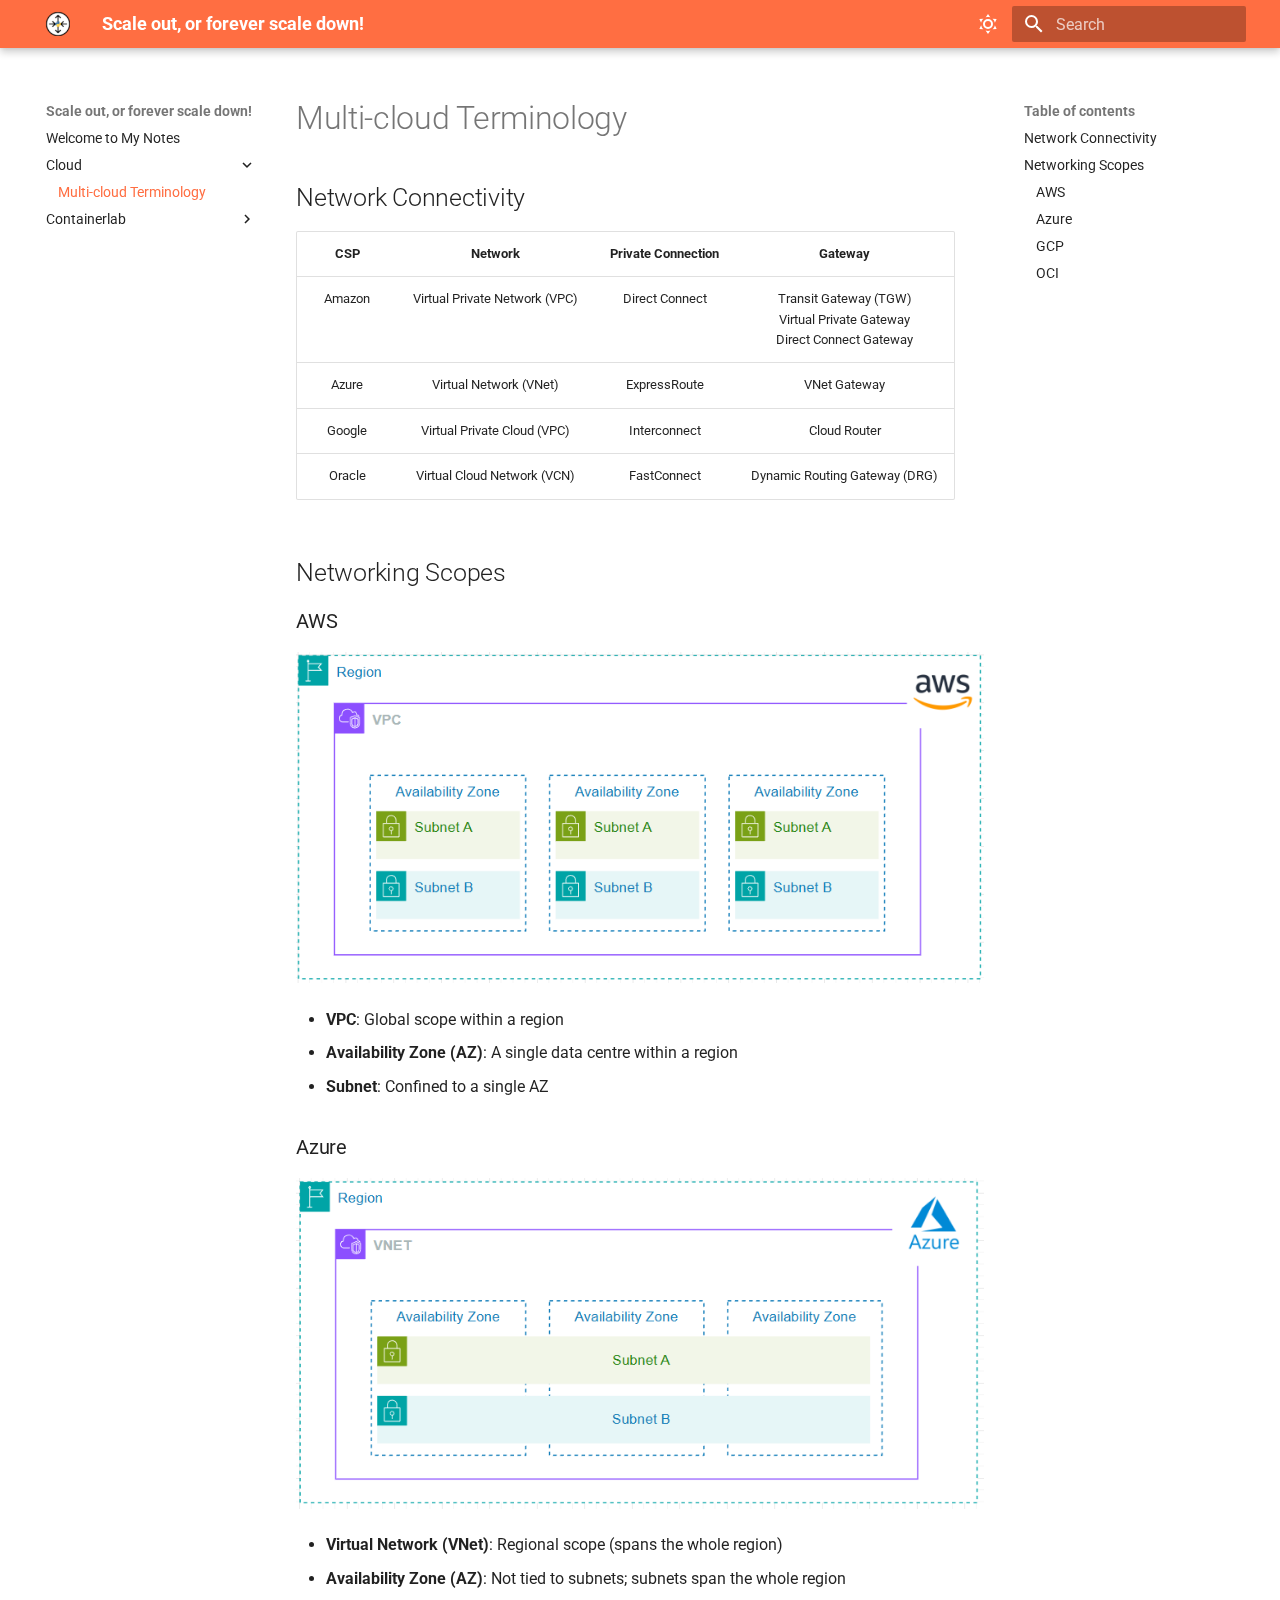
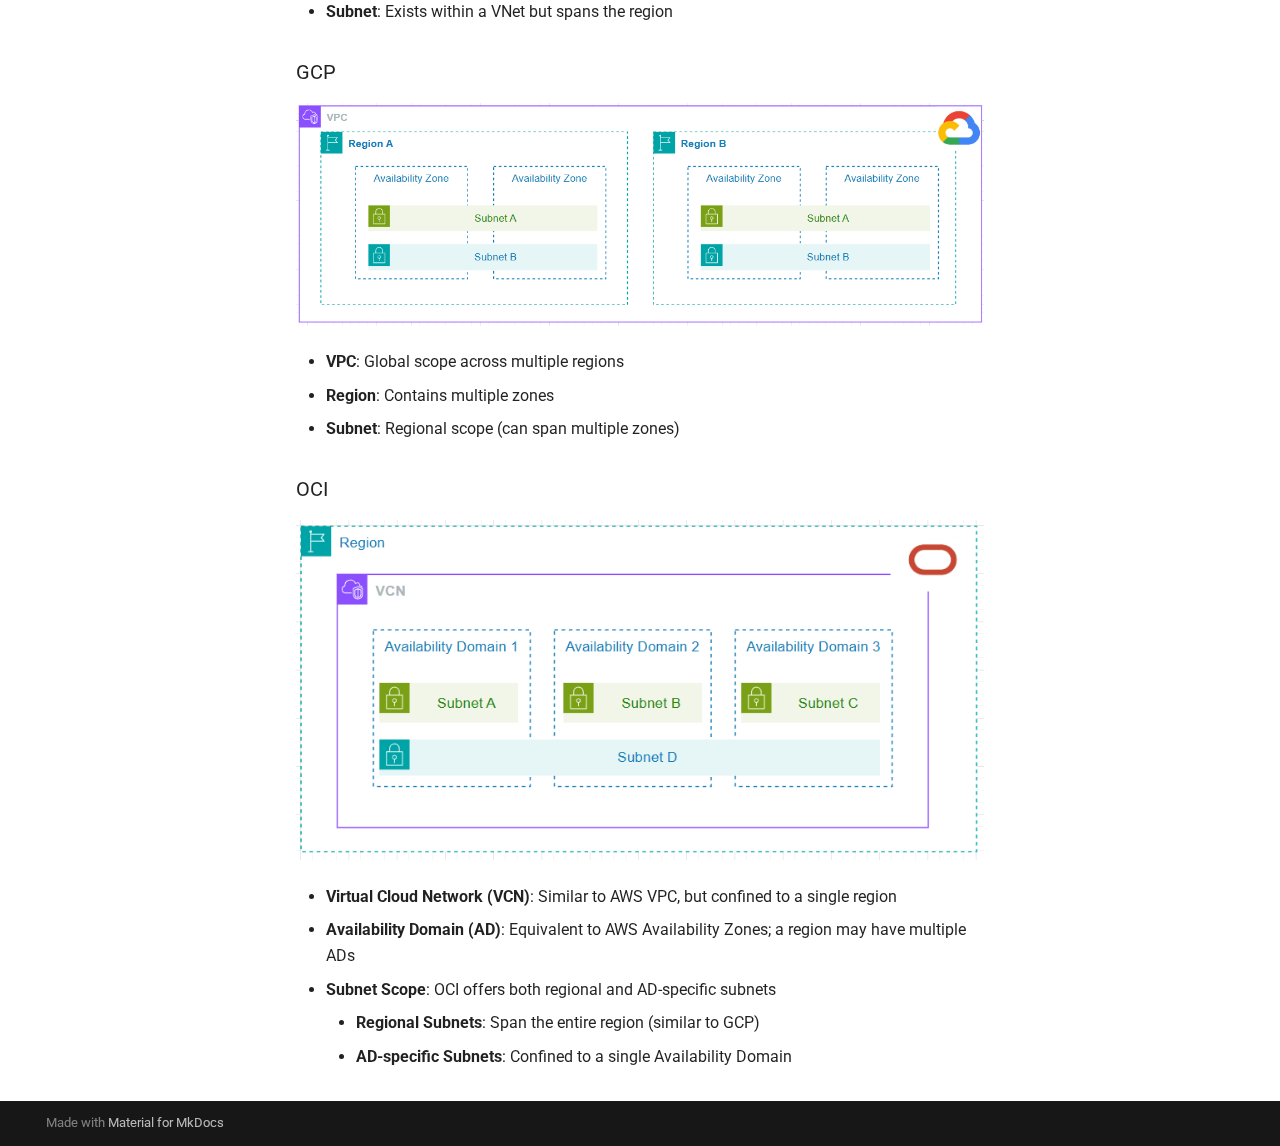
==== commit 86eae091: "deploy: becos76/MyNotes@b68c916d2c7dfdf167bade1224f01f20433b2f96" ====
--- a/Cloud/multicloud/index.html
+++ b/Cloud/multicloud/index.html
@@ -6,6 +6,8 @@
       <meta charset="utf-8">
       <meta name="viewport" content="width=device-width,initial-scale=1">
       
+        <meta name="description" content="mkdocs site to keep my notes">
+      
       
       
         <link rel="canonical" href="https://net4fungr.github.io/mynotes/Cloud/multicloud/">
@@ -14,19 +16,22 @@
         <link rel="prev" href="../..">
       
       
-        <link rel="next" href="../../Containerlab/Cisco%20IOL/">
-      
-      
-      <link rel="icon" href="../../assets/images/favicon.png">
-      <meta name="generator" content="mkdocs-1.6.1, mkdocs-material-9.6.4">
-    
-    
-      
-        <title>Multi-cloud Terminology - My Notes</title>
+        <link rel="next" href="../../Containerlab/Cisco_IOL/">
+      
+      
+      <link rel="icon" href="../../assets/pyrtr.png">
+      <meta name="generator" content="mkdocs-1.6.1, mkdocs-material-9.6.8">
+    
+    
+      
+        <title>Multi-cloud Terminology - Scale out, or forever scale down!</title>
       
     
     
       <link rel="stylesheet" href="../../assets/stylesheets/main.8608ea7d.min.css">
+      
+        
+        <link rel="stylesheet" href="../../assets/stylesheets/palette.06af60db.min.css">
       
       
 
@@ -45,6 +50,10 @@
       
     
     
+      <link rel="stylesheet" href="../../stylesheets/extra.css">
+    
+      <link rel="stylesheet" href="../../stylesheets/gists.css">
+    
     <script>__md_scope=new URL("../..",location),__md_hash=e=>[...e].reduce(((e,_)=>(e<<5)-e+_.charCodeAt(0)),0),__md_get=(e,_=localStorage,t=__md_scope)=>JSON.parse(_.getItem(t.pathname+"."+e)),__md_set=(e,_,t=localStorage,a=__md_scope)=>{try{t.setItem(a.pathname+"."+e,JSON.stringify(_))}catch(e){}}</script>
     
       
@@ -55,7 +64,14 @@
   </head>
   
   
-    <body dir="ltr">
+    
+    
+      
+    
+    
+    
+    
+    <body dir="ltr" data-md-color-scheme="default" data-md-color-primary="indigo" data-md-color-accent="indigo">
   
     
     <input class="md-toggle" data-md-toggle="drawer" type="checkbox" id="__drawer" autocomplete="off">
@@ -80,10 +96,9 @@
 
 <header class="md-header md-header--shadow" data-md-component="header">
   <nav class="md-header__inner md-grid" aria-label="Header">
-    <a href="../.." title="My Notes" class="md-header__button md-logo" aria-label="My Notes" data-md-component="logo">
-      
-  
-  <svg xmlns="http://www.w3.org/2000/svg" viewBox="0 0 24 24"><path d="M12 8a3 3 0 0 0 3-3 3 3 0 0 0-3-3 3 3 0 0 0-3 3 3 3 0 0 0 3 3m0 3.54C9.64 9.35 6.5 8 3 8v11c3.5 0 6.64 1.35 9 3.54 2.36-2.19 5.5-3.54 9-3.54V8c-3.5 0-6.64 1.35-9 3.54"/></svg>
+    <a href="../.." title="Scale out, or forever scale down!" class="md-header__button md-logo" aria-label="Scale out, or forever scale down!" data-md-component="logo">
+      
+  <img src="../../assets/pyrtr.png" alt="logo">
 
     </a>
     <label class="md-header__button md-icon" for="__drawer">
@@ -94,7 +109,7 @@
       <div class="md-header__ellipsis">
         <div class="md-header__topic">
           <span class="md-ellipsis">
-            My Notes
+            Scale out, or forever scale down!
           </span>
         </div>
         <div class="md-header__topic" data-md-component="header-topic">
@@ -106,6 +121,42 @@
         </div>
       </div>
     </div>
+    
+      
+        <form class="md-header__option" data-md-component="palette">
+  
+    
+    
+    
+    <input class="md-option" data-md-color-media="(prefers-color-scheme)" data-md-color-scheme="default" data-md-color-primary="indigo" data-md-color-accent="indigo"  aria-label="Switch to light mode"  type="radio" name="__palette" id="__palette_0">
+    
+      <label class="md-header__button md-icon" title="Switch to light mode" for="__palette_1" hidden>
+        <svg xmlns="http://www.w3.org/2000/svg" viewBox="0 0 24 24"><path d="M12 7a5 5 0 0 1 5 5 5 5 0 0 1-5 5 5 5 0 0 1-5-5 5 5 0 0 1 5-5m0 2a3 3 0 0 0-3 3 3 3 0 0 0 3 3 3 3 0 0 0 3-3 3 3 0 0 0-3-3m0-7 2.39 3.42C13.65 5.15 12.84 5 12 5s-1.65.15-2.39.42zM3.34 7l4.16-.35A7.2 7.2 0 0 0 5.94 8.5c-.44.74-.69 1.5-.83 2.29zm.02 10 1.76-3.77a7.131 7.131 0 0 0 2.38 4.14zM20.65 7l-1.77 3.79a7.02 7.02 0 0 0-2.38-4.15zm-.01 10-4.14.36c.59-.51 1.12-1.14 1.54-1.86.42-.73.69-1.5.83-2.29zM12 22l-2.41-3.44c.74.27 1.55.44 2.41.44.82 0 1.63-.17 2.37-.44z"/></svg>
+      </label>
+    
+  
+    
+    
+    
+    <input class="md-option" data-md-color-media="(prefers-color-scheme: light)" data-md-color-scheme="default" data-md-color-primary="deep-orange" data-md-color-accent="deep-purple"  aria-label="Switch to dark mode"  type="radio" name="__palette" id="__palette_1">
+    
+      <label class="md-header__button md-icon" title="Switch to dark mode" for="__palette_2" hidden>
+        <svg xmlns="http://www.w3.org/2000/svg" viewBox="0 0 24 24"><path d="m17.75 4.09-2.53 1.94.91 3.06-2.63-1.81-2.63 1.81.91-3.06-2.53-1.94L12.44 4l1.06-3 1.06 3zm3.5 6.91-1.64 1.25.59 1.98-1.7-1.17-1.7 1.17.59-1.98L15.75 11l2.06-.05L18.5 9l.69 1.95zm-2.28 4.95c.83-.08 1.72 1.1 1.19 1.85-.32.45-.66.87-1.08 1.27C15.17 23 8.84 23 4.94 19.07c-3.91-3.9-3.91-10.24 0-14.14.4-.4.82-.76 1.27-1.08.75-.53 1.93.36 1.85 1.19-.27 2.86.69 5.83 2.89 8.02a9.96 9.96 0 0 0 8.02 2.89m-1.64 2.02a12.08 12.08 0 0 1-7.8-3.47c-2.17-2.19-3.33-5-3.49-7.82-2.81 3.14-2.7 7.96.31 10.98 3.02 3.01 7.84 3.12 10.98.31"/></svg>
+      </label>
+    
+  
+    
+    
+    
+    <input class="md-option" data-md-color-media="(prefers-color-scheme: dark)" data-md-color-scheme="slate" data-md-color-primary="blue-grey" data-md-color-accent="amber"  aria-label="Switch to system preference"  type="radio" name="__palette" id="__palette_2">
+    
+      <label class="md-header__button md-icon" title="Switch to system preference" for="__palette_0" hidden>
+        <svg xmlns="http://www.w3.org/2000/svg" viewBox="0 0 24 24"><path d="m14.3 16-.7-2h-3.2l-.7 2H7.8L11 7h2l3.2 9zM20 8.69V4h-4.69L12 .69 8.69 4H4v4.69L.69 12 4 15.31V20h4.69L12 23.31 15.31 20H20v-4.69L23.31 12zm-9.15 3.96h2.3L12 9z"/></svg>
+      </label>
+    
+  
+</form>
+      
     
     
       <script>var palette=__md_get("__palette");if(palette&&palette.color){if("(prefers-color-scheme)"===palette.color.media){var media=matchMedia("(prefers-color-scheme: light)"),input=document.querySelector(media.matches?"[data-md-color-media='(prefers-color-scheme: light)']":"[data-md-color-media='(prefers-color-scheme: dark)']");palette.color.media=input.getAttribute("data-md-color-media"),palette.color.scheme=input.getAttribute("data-md-color-scheme"),palette.color.primary=input.getAttribute("data-md-color-primary"),palette.color.accent=input.getAttribute("data-md-color-accent")}for(var[key,value]of Object.entries(palette.color))document.body.setAttribute("data-md-color-"+key,value)}</script>
@@ -125,7 +176,7 @@
         
         <svg xmlns="http://www.w3.org/2000/svg" viewBox="0 0 24 24"><path d="M9.5 3A6.5 6.5 0 0 1 16 9.5c0 1.61-.59 3.09-1.56 4.23l.27.27h.79l5 5-1.5 1.5-5-5v-.79l-.27-.27A6.52 6.52 0 0 1 9.5 16 6.5 6.5 0 0 1 3 9.5 6.5 6.5 0 0 1 9.5 3m0 2C7 5 5 7 5 9.5S7 14 9.5 14 14 12 14 9.5 12 5 9.5 5"/></svg>
         
-        <svg xmlns="http://www.w3.org/2000/svg" viewBox="0 0 24 24"><path d="M20 11v2H8l5.5 5.5-1.42 1.42L4.16 12l7.92-7.92L13.5 5.5 8 11z"/></svg>
+        <svg xmlns="http://www.w3.org/2000/svg" viewBox="0 0 320 512"><!--! Font Awesome Free 6.7.2 by @fontawesome - https://fontawesome.com License - https://fontawesome.com/license/free (Icons: CC BY 4.0, Fonts: SIL OFL 1.1, Code: MIT License) Copyright 2024 Fonticons, Inc.--><path d="M41.4 233.4c-12.5 12.5-12.5 32.8 0 45.3l160 160c12.5 12.5 32.8 12.5 45.3 0s12.5-32.8 0-45.3L109.3 256l137.3-137.4c12.5-12.5 12.5-32.8 0-45.3s-32.8-12.5-45.3 0l-160 160z"/></svg>
       </label>
       <nav class="md-search__options" aria-label="Search">
         
@@ -175,13 +226,12 @@
 
 <nav class="md-nav md-nav--primary" aria-label="Navigation" data-md-level="0">
   <label class="md-nav__title" for="__drawer">
-    <a href="../.." title="My Notes" class="md-nav__button md-logo" aria-label="My Notes" data-md-component="logo">
-      
-  
-  <svg xmlns="http://www.w3.org/2000/svg" viewBox="0 0 24 24"><path d="M12 8a3 3 0 0 0 3-3 3 3 0 0 0-3-3 3 3 0 0 0-3 3 3 3 0 0 0 3 3m0 3.54C9.64 9.35 6.5 8 3 8v11c3.5 0 6.64 1.35 9 3.54 2.36-2.19 5.5-3.54 9-3.54V8c-3.5 0-6.64 1.35-9 3.54"/></svg>
+    <a href="../.." title="Scale out, or forever scale down!" class="md-nav__button md-logo" aria-label="Scale out, or forever scale down!" data-md-component="logo">
+      
+  <img src="../../assets/pyrtr.png" alt="logo">
 
     </a>
-    My Notes
+    Scale out, or forever scale down!
   </label>
   
   <ul class="md-nav__list" data-md-scrollfix>
@@ -197,7 +247,7 @@
         
   
   <span class="md-ellipsis">
-    Welcome to MkDocs
+    Welcome to My Notes
     
   </span>
   
@@ -418,7 +468,7 @@
   
   
     <li class="md-nav__item">
-      <a href="../../Containerlab/Cisco%20IOL/" class="md-nav__link">
+      <a href="../../Containerlab/Cisco_IOL/" class="md-nav__link">
         
   
   <span class="md-ellipsis">
@@ -633,6 +683,12 @@
 <script>var target=document.getElementById(location.hash.slice(1));target&&target.name&&(target.checked=target.name.startsWith("__tabbed_"))</script>
         </div>
         
+          <button type="button" class="md-top md-icon" data-md-component="top" hidden>
+  
+  <svg xmlns="http://www.w3.org/2000/svg" viewBox="0 0 24 24"><path d="M13 20h-2V8l-5.5 5.5-1.42-1.42L12 4.16l7.92 7.92-1.42 1.42L13 8z"/></svg>
+  Back to top
+</button>
+        
       </main>
       
         <footer class="md-footer">
@@ -659,10 +715,10 @@
     </div>
     
     
-    <script id="__config" type="application/json">{"base": "../..", "features": [], "search": "../../assets/javascripts/workers/search.f8cc74c7.min.js", "translations": {"clipboard.copied": "Copied to clipboard", "clipboard.copy": "Copy to clipboard", "search.result.more.one": "1 more on this page", "search.result.more.other": "# more on this page", "search.result.none": "No matching documents", "search.result.one": "1 matching document", "search.result.other": "# matching documents", "search.result.placeholder": "Type to start searching", "search.result.term.missing": "Missing", "select.version": "Select version"}}</script>
-    
-    
-      <script src="../../assets/javascripts/bundle.f1b6f286.min.js"></script>
+    <script id="__config" type="application/json">{"base": "../..", "features": ["navigation.tracking", "navigation.top"], "search": "../../assets/javascripts/workers/search.f8cc74c7.min.js", "translations": {"clipboard.copied": "Copied to clipboard", "clipboard.copy": "Copy to clipboard", "search.result.more.one": "1 more on this page", "search.result.more.other": "# more on this page", "search.result.none": "No matching documents", "search.result.one": "1 matching document", "search.result.other": "# matching documents", "search.result.placeholder": "Type to start searching", "search.result.term.missing": "Missing", "select.version": "Select version"}}</script>
+    
+    
+      <script src="../../assets/javascripts/bundle.c8b220af.min.js"></script>
       
     
   </body>
--- a/assets/stylesheets/palette.06af60db.min.css
+++ b/assets/stylesheets/palette.06af60db.min.css
@@ -0,0 +1 @@
+@media screen{[data-md-color-scheme=slate]{--md-default-fg-color:hsla(var(--md-hue),15%,90%,0.82);--md-default-fg-color--light:hsla(var(--md-hue),15%,90%,0.56);--md-default-fg-color--lighter:hsla(var(--md-hue),15%,90%,0.32);--md-default-fg-color--lightest:hsla(var(--md-hue),15%,90%,0.12);--md-default-bg-color:hsla(var(--md-hue),15%,14%,1);--md-default-bg-color--light:hsla(var(--md-hue),15%,14%,0.54);--md-default-bg-color--lighter:hsla(var(--md-hue),15%,14%,0.26);--md-default-bg-color--lightest:hsla(var(--md-hue),15%,14%,0.07);--md-code-fg-color:hsla(var(--md-hue),18%,86%,0.82);--md-code-bg-color:hsla(var(--md-hue),15%,18%,1);--md-code-hl-color:#2977ff;--md-code-hl-color--light:#2977ff1a;--md-code-hl-number-color:#e6695b;--md-code-hl-special-color:#f06090;--md-code-hl-function-color:#c973d9;--md-code-hl-constant-color:#9383e2;--md-code-hl-keyword-color:#6791e0;--md-code-hl-string-color:#2fb170;--md-code-hl-name-color:var(--md-code-fg-color);--md-code-hl-operator-color:var(--md-default-fg-color--light);--md-code-hl-punctuation-color:var(--md-default-fg-color--light);--md-code-hl-comment-color:var(--md-default-fg-color--light);--md-code-hl-generic-color:var(--md-default-fg-color--light);--md-code-hl-variable-color:var(--md-default-fg-color--light);--md-typeset-color:var(--md-default-fg-color);--md-typeset-a-color:var(--md-primary-fg-color);--md-typeset-kbd-color:hsla(var(--md-hue),15%,90%,0.12);--md-typeset-kbd-accent-color:hsla(var(--md-hue),15%,90%,0.2);--md-typeset-kbd-border-color:hsla(var(--md-hue),15%,14%,1);--md-typeset-mark-color:#4287ff4d;--md-typeset-table-color:hsla(var(--md-hue),15%,95%,0.12);--md-typeset-table-color--light:hsla(var(--md-hue),15%,95%,0.035);--md-admonition-fg-color:var(--md-default-fg-color);--md-admonition-bg-color:var(--md-default-bg-color);--md-footer-bg-color:hsla(var(--md-hue),15%,10%,0.87);--md-footer-bg-color--dark:hsla(var(--md-hue),15%,8%,1);--md-shadow-z1:0 0.2rem 0.5rem #0000000d,0 0 0.05rem #0000001a;--md-shadow-z2:0 0.2rem 0.5rem #00000040,0 0 0.05rem #00000040;--md-shadow-z3:0 0.2rem 0.5rem #0006,0 0 0.05rem #00000059;color-scheme:dark}[data-md-color-scheme=slate] img[src$="#gh-light-mode-only"],[data-md-color-scheme=slate] img[src$="#only-light"]{display:none}[data-md-color-scheme=slate][data-md-color-primary=pink]{--md-typeset-a-color:#ed5487}[data-md-color-scheme=slate][data-md-color-primary=purple]{--md-typeset-a-color:#c46fd3}[data-md-color-scheme=slate][data-md-color-primary=deep-purple]{--md-typeset-a-color:#a47bea}[data-md-color-scheme=slate][data-md-color-primary=indigo]{--md-typeset-a-color:#5488e8}[data-md-color-scheme=slate][data-md-color-primary=teal]{--md-typeset-a-color:#00ccb8}[data-md-color-scheme=slate][data-md-color-primary=green]{--md-typeset-a-color:#71c174}[data-md-color-scheme=slate][data-md-color-primary=deep-orange]{--md-typeset-a-color:#ff764d}[data-md-color-scheme=slate][data-md-color-primary=brown]{--md-typeset-a-color:#c1775c}[data-md-color-scheme=slate][data-md-color-primary=black],[data-md-color-scheme=slate][data-md-color-primary=blue-grey],[data-md-color-scheme=slate][data-md-color-primary=grey],[data-md-color-scheme=slate][data-md-color-primary=white]{--md-typeset-a-color:#5e8bde}[data-md-color-switching] *,[data-md-color-switching] :after,[data-md-color-switching] :before{transition-duration:0ms!important}}[data-md-color-accent=red]{--md-accent-fg-color:#ff1947;--md-accent-fg-color--transparent:#ff19471a;--md-accent-bg-color:#fff;--md-accent-bg-color--light:#ffffffb3}[data-md-color-accent=pink]{--md-accent-fg-color:#f50056;--md-accent-fg-color--transparent:#f500561a;--md-accent-bg-color:#fff;--md-accent-bg-color--light:#ffffffb3}[data-md-color-accent=purple]{--md-accent-fg-color:#df41fb;--md-accent-fg-color--transparent:#df41fb1a;--md-accent-bg-color:#fff;--md-accent-bg-color--light:#ffffffb3}[data-md-color-accent=deep-purple]{--md-accent-fg-color:#7c4dff;--md-accent-fg-color--transparent:#7c4dff1a;--md-accent-bg-color:#fff;--md-accent-bg-color--light:#ffffffb3}[data-md-color-accent=indigo]{--md-accent-fg-color:#526cfe;--md-accent-fg-color--transparent:#526cfe1a;--md-accent-bg-color:#fff;--md-accent-bg-color--light:#ffffffb3}[data-md-color-accent=blue]{--md-accent-fg-color:#4287ff;--md-accent-fg-color--transparent:#4287ff1a;--md-accent-bg-color:#fff;--md-accent-bg-color--light:#ffffffb3}[data-md-color-accent=light-blue]{--md-accent-fg-color:#0091eb;--md-accent-fg-color--transparent:#0091eb1a;--md-accent-bg-color:#fff;--md-accent-bg-color--light:#ffffffb3}[data-md-color-accent=cyan]{--md-accent-fg-color:#00bad6;--md-accent-fg-color--transparent:#00bad61a;--md-accent-bg-color:#fff;--md-accent-bg-color--light:#ffffffb3}[data-md-color-accent=teal]{--md-accent-fg-color:#00bda4;--md-accent-fg-color--transparent:#00bda41a;--md-accent-bg-color:#fff;--md-accent-bg-color--light:#ffffffb3}[data-md-color-accent=green]{--md-accent-fg-color:#00c753;--md-accent-fg-color--transparent:#00c7531a;--md-accent-bg-color:#fff;--md-accent-bg-color--light:#ffffffb3}[data-md-color-accent=light-green]{--md-accent-fg-color:#63de17;--md-accent-fg-color--transparent:#63de171a;--md-accent-bg-color:#fff;--md-accent-bg-color--light:#ffffffb3}[data-md-color-accent=lime]{--md-accent-fg-color:#b0eb00;--md-accent-fg-color--transparent:#b0eb001a;--md-accent-bg-color:#000000de;--md-accent-bg-color--light:#0000008a}[data-md-color-accent=yellow]{--md-accent-fg-color:#ffd500;--md-accent-fg-color--transparent:#ffd5001a;--md-accent-bg-color:#000000de;--md-accent-bg-color--light:#0000008a}[data-md-color-accent=amber]{--md-accent-fg-color:#fa0;--md-accent-fg-color--transparent:#ffaa001a;--md-accent-bg-color:#000000de;--md-accent-bg-color--light:#0000008a}[data-md-color-accent=orange]{--md-accent-fg-color:#ff9100;--md-accent-fg-color--transparent:#ff91001a;--md-accent-bg-color:#000000de;--md-accent-bg-color--light:#0000008a}[data-md-color-accent=deep-orange]{--md-accent-fg-color:#ff6e42;--md-accent-fg-color--transparent:#ff6e421a;--md-accent-bg-color:#fff;--md-accent-bg-color--light:#ffffffb3}[data-md-color-primary=red]{--md-primary-fg-color:#ef5552;--md-primary-fg-color--light:#e57171;--md-primary-fg-color--dark:#e53734;--md-primary-bg-color:#fff;--md-primary-bg-color--light:#ffffffb3}[data-md-color-primary=pink]{--md-primary-fg-color:#e92063;--md-primary-fg-color--light:#ec417a;--md-primary-fg-color--dark:#c3185d;--md-primary-bg-color:#fff;--md-primary-bg-color--light:#ffffffb3}[data-md-color-primary=purple]{--md-primary-fg-color:#ab47bd;--md-primary-fg-color--light:#bb69c9;--md-primary-fg-color--dark:#8c24a8;--md-primary-bg-color:#fff;--md-primary-bg-color--light:#ffffffb3}[data-md-color-primary=deep-purple]{--md-primary-fg-color:#7e56c2;--md-primary-fg-color--light:#9574cd;--md-primary-fg-color--dark:#673ab6;--md-primary-bg-color:#fff;--md-primary-bg-color--light:#ffffffb3}[data-md-color-primary=indigo]{--md-primary-fg-color:#4051b5;--md-primary-fg-color--light:#5d6cc0;--md-primary-fg-color--dark:#303fa1;--md-primary-bg-color:#fff;--md-primary-bg-color--light:#ffffffb3}[data-md-color-primary=blue]{--md-primary-fg-color:#2094f3;--md-primary-fg-color--light:#42a5f5;--md-primary-fg-color--dark:#1975d2;--md-primary-bg-color:#fff;--md-primary-bg-color--light:#ffffffb3}[data-md-color-primary=light-blue]{--md-primary-fg-color:#02a6f2;--md-primary-fg-color--light:#28b5f6;--md-primary-fg-color--dark:#0287cf;--md-primary-bg-color:#fff;--md-primary-bg-color--light:#ffffffb3}[data-md-color-primary=cyan]{--md-primary-fg-color:#00bdd6;--md-primary-fg-color--light:#25c5da;--md-primary-fg-color--dark:#0097a8;--md-primary-bg-color:#fff;--md-primary-bg-color--light:#ffffffb3}[data-md-color-primary=teal]{--md-primary-fg-color:#009485;--md-primary-fg-color--light:#26a699;--md-primary-fg-color--dark:#007a6c;--md-primary-bg-color:#fff;--md-primary-bg-color--light:#ffffffb3}[data-md-color-primary=green]{--md-primary-fg-color:#4cae4f;--md-primary-fg-color--light:#68bb6c;--md-primary-fg-color--dark:#398e3d;--md-primary-bg-color:#fff;--md-primary-bg-color--light:#ffffffb3}[data-md-color-primary=light-green]{--md-primary-fg-color:#8bc34b;--md-primary-fg-color--light:#9ccc66;--md-primary-fg-color--dark:#689f38;--md-primary-bg-color:#fff;--md-primary-bg-color--light:#ffffffb3}[data-md-color-primary=lime]{--md-primary-fg-color:#cbdc38;--md-primary-fg-color--light:#d3e156;--md-primary-fg-color--dark:#b0b52c;--md-primary-bg-color:#000000de;--md-primary-bg-color--light:#0000008a}[data-md-color-primary=yellow]{--md-primary-fg-color:#ffec3d;--md-primary-fg-color--light:#ffee57;--md-primary-fg-color--dark:#fbc02d;--md-primary-bg-color:#000000de;--md-primary-bg-color--light:#0000008a}[data-md-color-primary=amber]{--md-primary-fg-color:#ffc105;--md-primary-fg-color--light:#ffc929;--md-primary-fg-color--dark:#ffa200;--md-primary-bg-color:#000000de;--md-primary-bg-color--light:#0000008a}[data-md-color-primary=orange]{--md-primary-fg-color:#ffa724;--md-primary-fg-color--light:#ffa724;--md-primary-fg-color--dark:#fa8900;--md-primary-bg-color:#000000de;--md-primary-bg-color--light:#0000008a}[data-md-color-primary=deep-orange]{--md-primary-fg-color:#ff6e42;--md-primary-fg-color--light:#ff8a66;--md-primary-fg-color--dark:#f4511f;--md-primary-bg-color:#fff;--md-primary-bg-color--light:#ffffffb3}[data-md-color-primary=brown]{--md-primary-fg-color:#795649;--md-primary-fg-color--light:#8d6e62;--md-primary-fg-color--dark:#5d4037;--md-primary-bg-color:#fff;--md-primary-bg-color--light:#ffffffb3}[data-md-color-primary=grey]{--md-primary-fg-color:#757575;--md-primary-fg-color--light:#9e9e9e;--md-primary-fg-color--dark:#616161;--md-primary-bg-color:#fff;--md-primary-bg-color--light:#ffffffb3;--md-typeset-a-color:#4051b5}[data-md-color-primary=blue-grey]{--md-primary-fg-color:#546d78;--md-primary-fg-color--light:#607c8a;--md-primary-fg-color--dark:#455a63;--md-primary-bg-color:#fff;--md-primary-bg-color--light:#ffffffb3;--md-typeset-a-color:#4051b5}[data-md-color-primary=light-green]:not([data-md-color-scheme=slate]){--md-typeset-a-color:#72ad2e}[data-md-color-primary=lime]:not([data-md-color-scheme=slate]){--md-typeset-a-color:#8b990a}[data-md-color-primary=yellow]:not([data-md-color-scheme=slate]){--md-typeset-a-color:#b8a500}[data-md-color-primary=amber]:not([data-md-color-scheme=slate]){--md-typeset-a-color:#d19d00}[data-md-color-primary=orange]:not([data-md-color-scheme=slate]){--md-typeset-a-color:#e68a00}[data-md-color-primary=white]{--md-primary-fg-color:hsla(var(--md-hue),0%,100%,1);--md-primary-fg-color--light:hsla(var(--md-hue),0%,100%,0.7);--md-primary-fg-color--dark:hsla(var(--md-hue),0%,0%,0.07);--md-primary-bg-color:hsla(var(--md-hue),0%,0%,0.87);--md-primary-bg-color--light:hsla(var(--md-hue),0%,0%,0.54);--md-typeset-a-color:#4051b5}[data-md-color-primary=white] .md-button{color:var(--md-typeset-a-color)}[data-md-color-primary=white] .md-button--primary{background-color:var(--md-typeset-a-color);border-color:var(--md-typeset-a-color);color:hsla(var(--md-hue),0%,100%,1)}@media screen and (min-width:60em){[data-md-color-primary=white] .md-search__form{background-color:hsla(var(--md-hue),0%,0%,.07)}[data-md-color-primary=white] .md-search__form:hover{background-color:hsla(var(--md-hue),0%,0%,.32)}[data-md-color-primary=white] .md-search__input+.md-search__icon{color:hsla(var(--md-hue),0%,0%,.87)}}@media screen and (min-width:76.25em){[data-md-color-primary=white] .md-tabs{border-bottom:.05rem solid #00000012}}[data-md-color-primary=black]{--md-primary-fg-color:hsla(var(--md-hue),15%,9%,1);--md-primary-fg-color--light:hsla(var(--md-hue),15%,9%,0.54);--md-primary-fg-color--dark:hsla(var(--md-hue),15%,9%,1);--md-primary-bg-color:hsla(var(--md-hue),15%,100%,1);--md-primary-bg-color--light:hsla(var(--md-hue),15%,100%,0.7);--md-typeset-a-color:#4051b5}[data-md-color-primary=black] .md-button{color:var(--md-typeset-a-color)}[data-md-color-primary=black] .md-button--primary{background-color:var(--md-typeset-a-color);border-color:var(--md-typeset-a-color);color:hsla(var(--md-hue),0%,100%,1)}[data-md-color-primary=black] .md-header{background-color:hsla(var(--md-hue),15%,9%,1)}@media screen and (max-width:59.984375em){[data-md-color-primary=black] .md-nav__source{background-color:hsla(var(--md-hue),15%,11%,.87)}}@media screen and (max-width:76.234375em){html [data-md-color-primary=black] .md-nav--primary .md-nav__title[for=__drawer]{background-color:hsla(var(--md-hue),15%,9%,1)}}@media screen and (min-width:76.25em){[data-md-color-primary=black] .md-tabs{background-color:hsla(var(--md-hue),15%,9%,1)}}--- a/stylesheets/extra.css
+++ b/stylesheets/extra.css
@@ -0,0 +1,8 @@
+:root {
+    --md-primary-fg-color:        #ff6f00;
+    --md-primary-fg-color--dark:  #ffff00bb;
+    /* --md-primary-bg-color:        #5916ac; */
+  
+    /* --md-accent-fg-color:         hsl(0, 92%, 19%); */
+    /* --logo-outline-color:         #dfdfdf; */ 
+}--- a/stylesheets/gists.css
+++ b/stylesheets/gists.css
@@ -0,0 +1,57 @@
+@import url('https://fonts.googleapis.com/css?family=Droid+Sans+Mono');
+ 
+body .gist .gist-file {
+  margin-bottom: 0;
+  border: 0px dashed #adb5bd;
+  border-radius: 0;
+}
+
+body .gist .gist-data {
+  border-bottom: none;
+  border-radius: 0;
+  background-color: #f1f3f5;
+}
+
+
+body .gist .blob-wrapper {
+  border-radius: 0;
+}
+
+body .gist .highlight {
+  background-color: transparent;
+  font-family: 'Droid Sans Mono', monospace;
+  font-size: 14px;
+}
+
+body .gist .highlight td {
+  padding: 5px 15px !important;
+  line-height: 1;
+  font-family: inherit;
+  font-size: inherit;
+}
+
+body .gist tr:first-child td {
+  padding-top: 15px !important;
+}
+
+body .gist tr:last-child td {
+  padding-bottom: 15px !important;
+}
+
+body .gist .blob-num {
+  color: #ced4da;
+  background-color: #495057;
+  pointer-events: none;
+}
+
+body .gist .js-line-number {
+    display: none;
+}
+
+
+
+/* Prevent displaying footer
+body .gist .gist-meta {
+  display: none;
+} */
+
